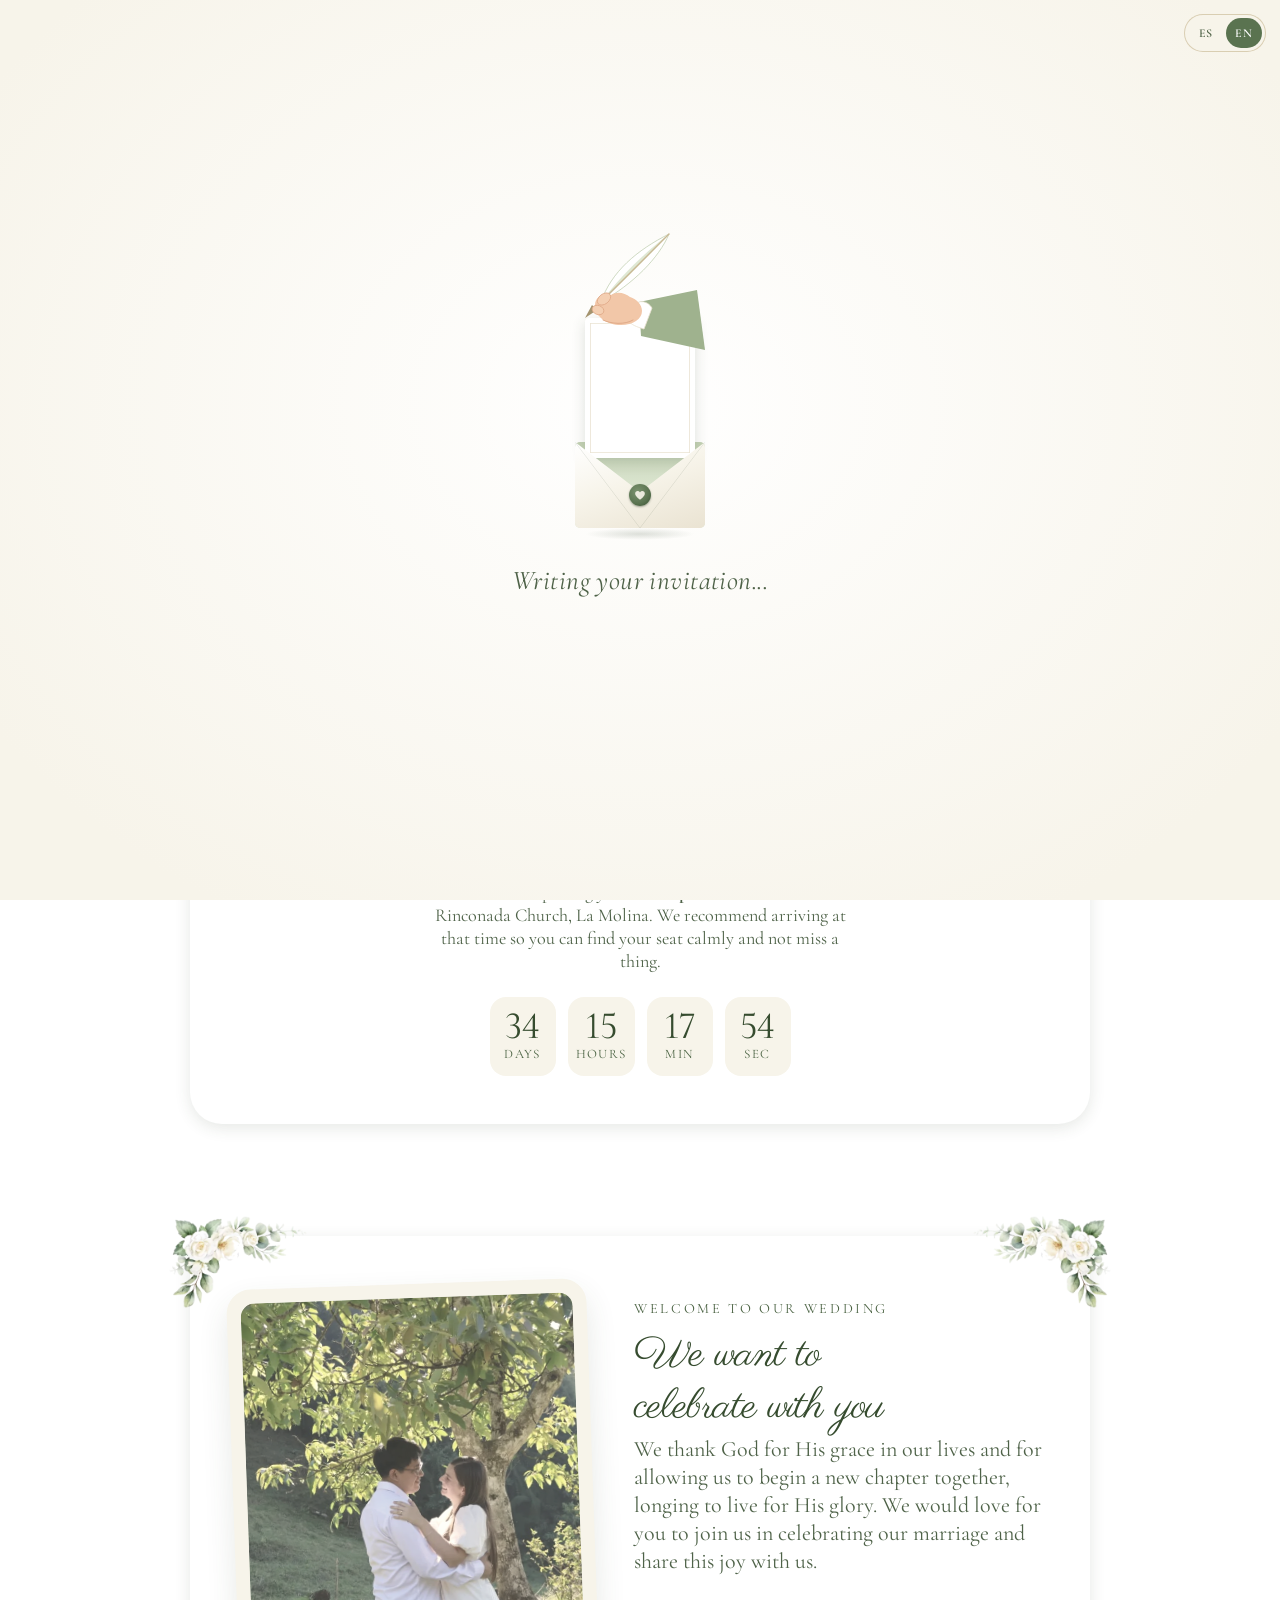
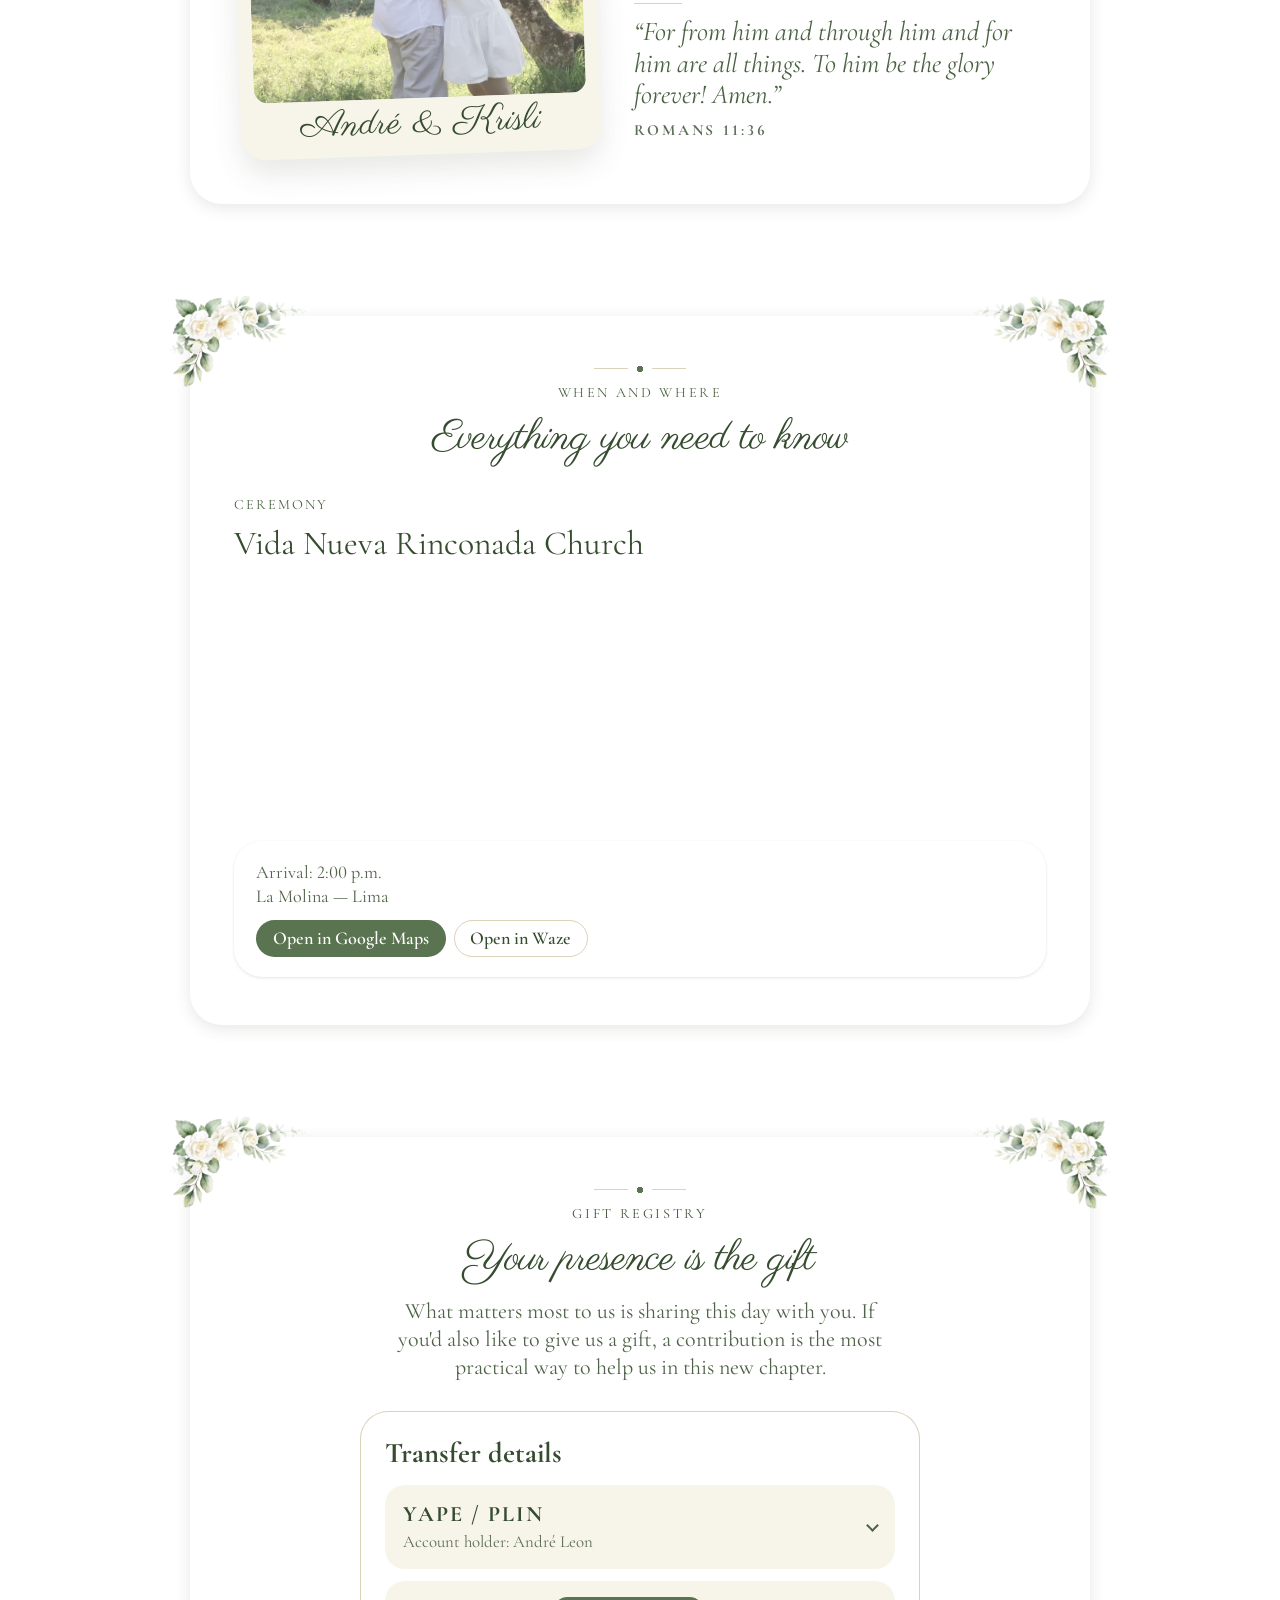
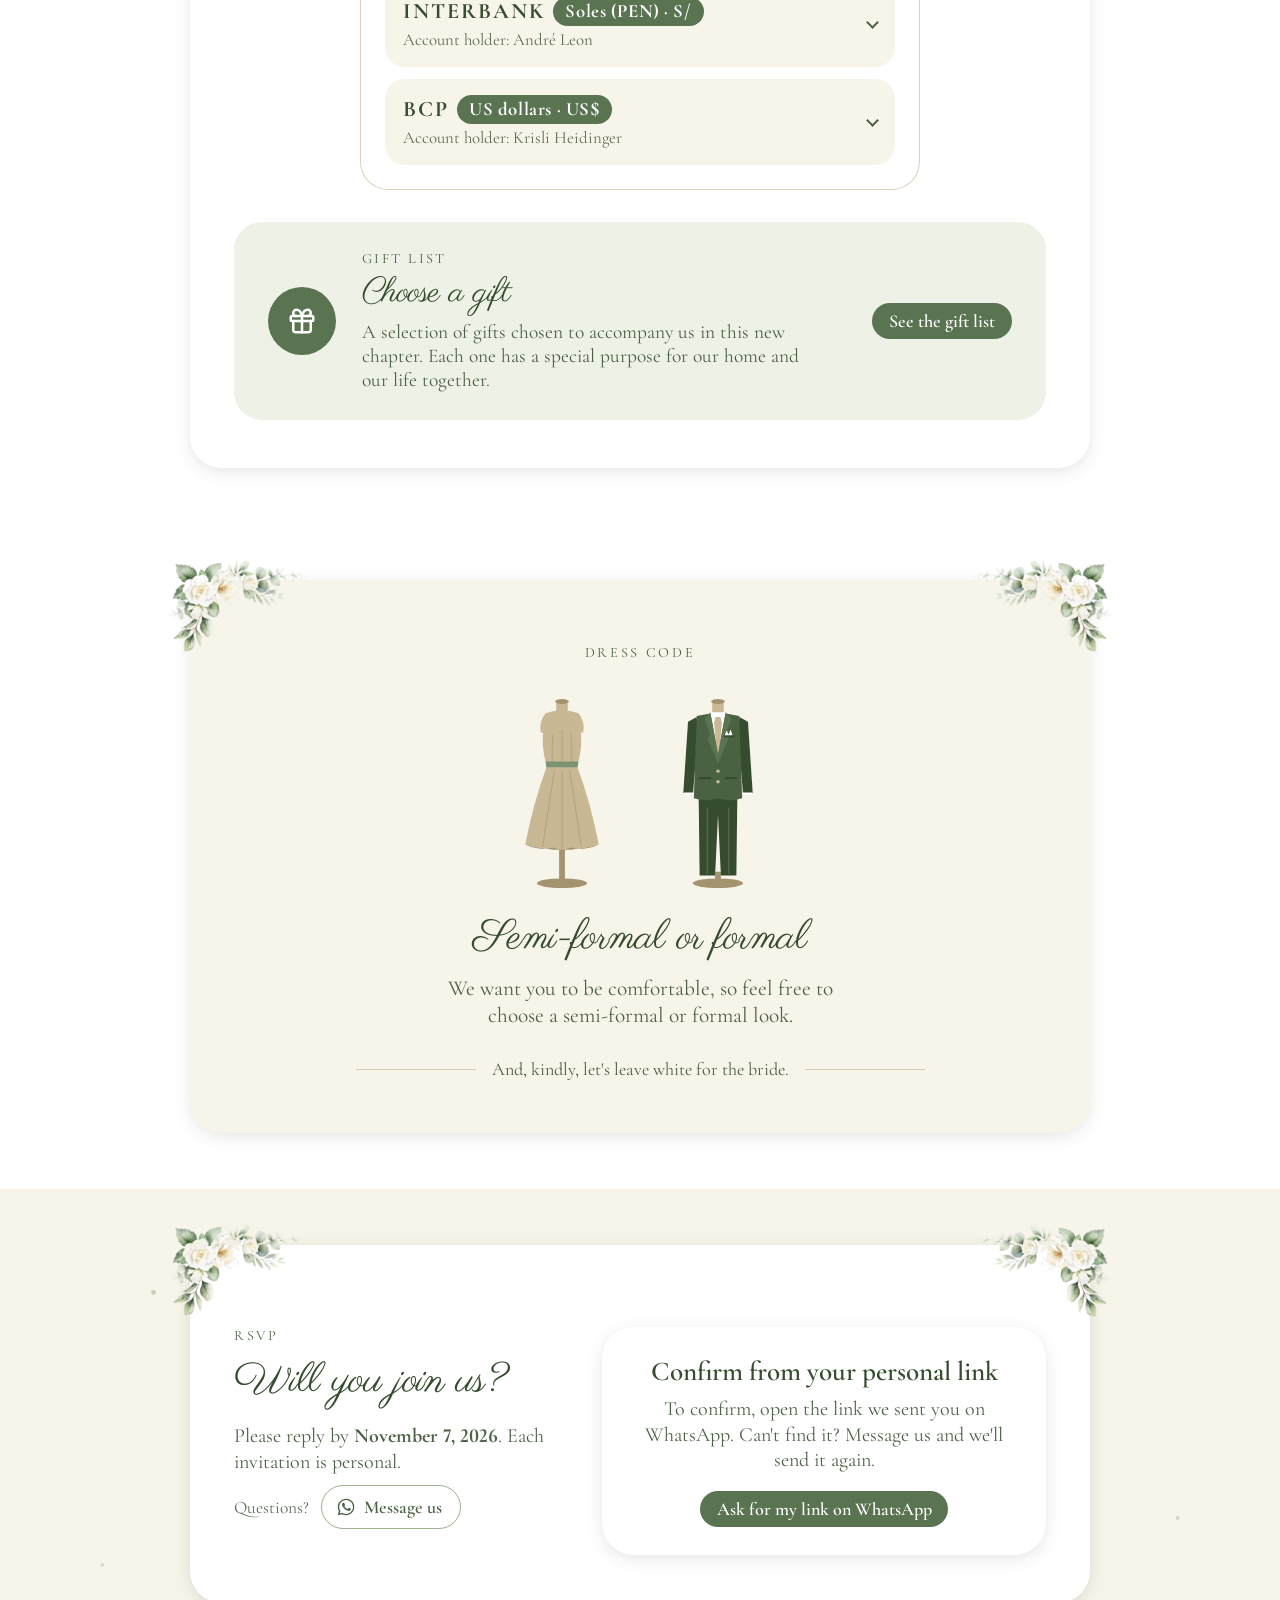
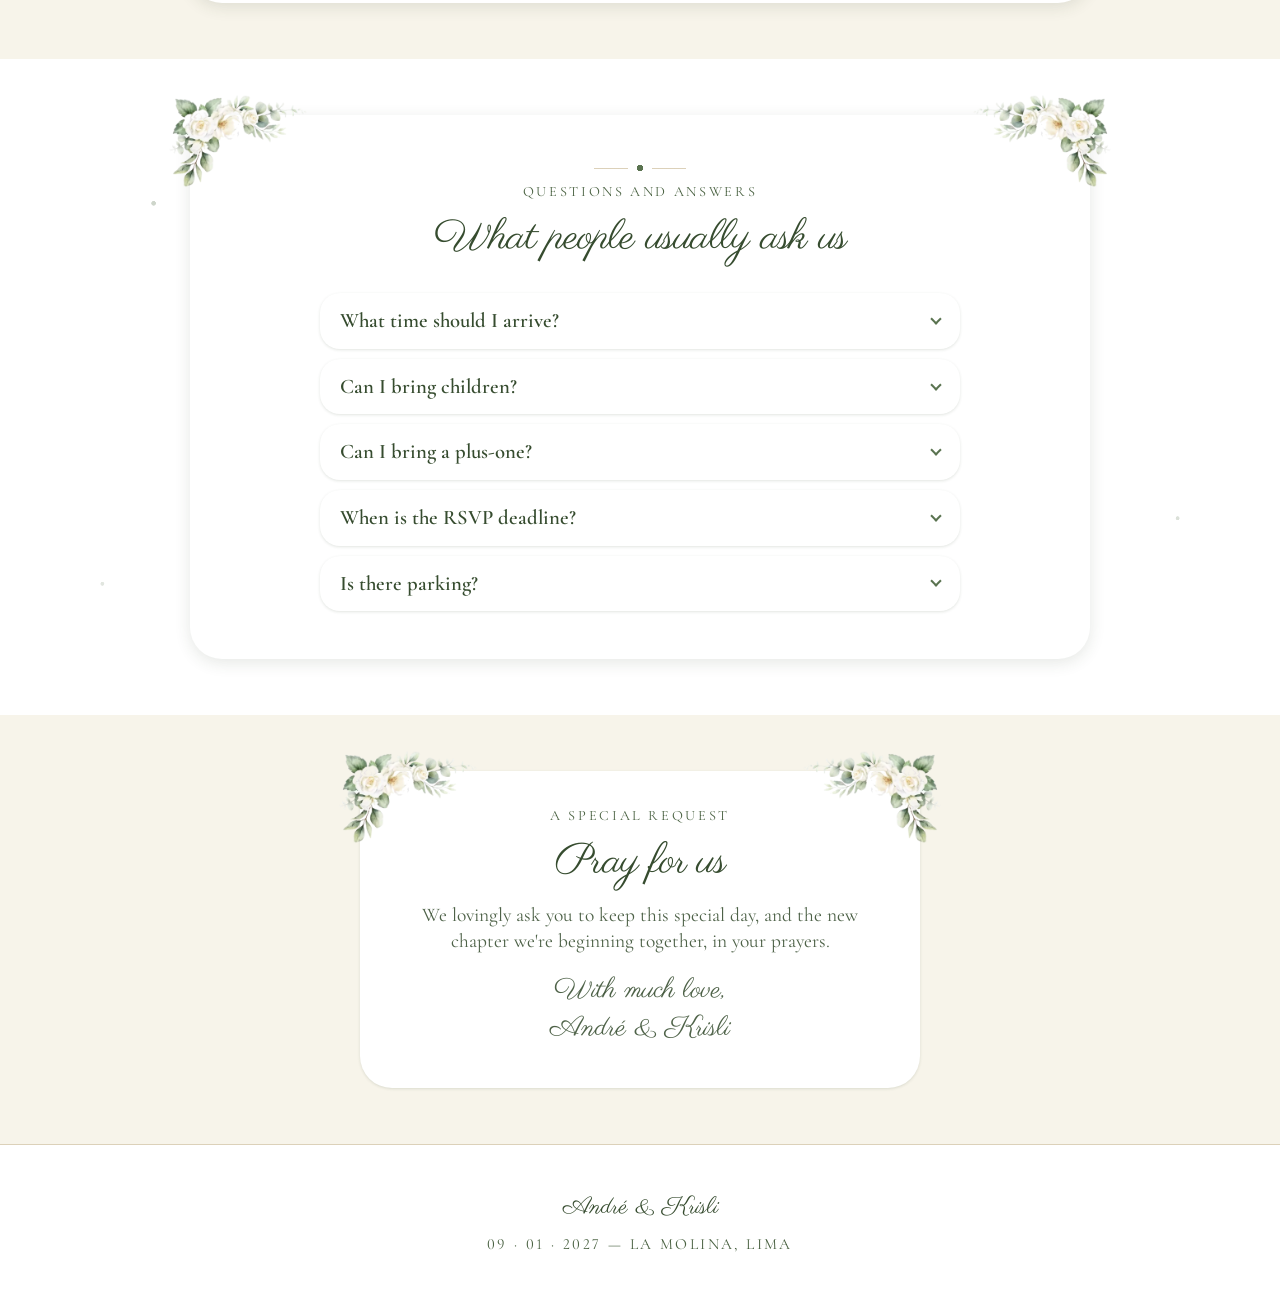
==== index.html @ 22438599 "Botón ES | EN solo visible cuando la invitación está en inglés Co-Authored-By: Claude Opus 5.5 <nore" ====
<!DOCTYPE html>
<html lang="es">
<head>
<meta charset="utf-8">
<!-- La invitación ahora vive en Vercel. Si alguien abre un link viejo de
     GitHub Pages, lo llevamos a la misma página y con el mismo ?codigo. -->
<script>
if (location.hostname === "leodre04.github.io") {
  location.replace("https://boda-andre-krisli.vercel.app" + location.pathname.replace(/^\/WEB_BODA/, "") + location.search + location.hash);
}
</script>
<meta name="viewport" content="width=device-width, initial-scale=1">
<!-- Sin esto, iOS y Android detectan los numeros de cuenta como
     telefonos: los subrayan y los vuelven enlaces de llamada, y como el
     heuristico no acierta en todos, unos salian subrayados y otros no. -->
<meta name="format-detection" content="telephone=no">
<title>André &amp; Krisli — 9 de enero de 2027</title>
<meta name="description" content="Invitación de boda de André y Krisli. Ubicación y confirmación de asistencia.">
<!-- noindex: es una invitación privada con teléfono y cuentas bancarias de
     los novios; no tiene sentido que aparezca en Google. regalos.html ya
     lo tenía. No afecta las vistas previas de WhatsApp (usan og:*). -->
<meta name="robots" content="noindex">
<link rel="icon" type="image/svg+xml" href="img/favicon.svg">
<meta name="theme-color" content="#ffffff">
<!-- Meta de compartir (WhatsApp/Facebook/Twitter) — sin esto el link se ve
     pelado al compartirlo, sin foto ni descripción. -->
<meta property="og:type" content="website">
<meta property="og:title" content="André & Krisli — 9 de enero de 2027">
<meta property="og:description" content="Invitación de boda de André y Krisli. Ubicación y confirmación de asistencia.">
<meta property="og:image" content="https://boda-andre-krisli.vercel.app/img/p3.jpg">
<meta property="og:url" content="https://boda-andre-krisli.vercel.app/">
<meta name="twitter:card" content="summary_large_image">
<meta name="twitter:title" content="André & Krisli — 9 de enero de 2027">
<meta name="twitter:description" content="Invitación de boda de André y Krisli.">
<meta name="twitter:image" content="https://boda-andre-krisli.vercel.app/img/p3.jpg">
<link rel="preconnect" href="https://fonts.googleapis.com">
<link rel="preconnect" href="https://fonts.gstatic.com" crossorigin>
<!-- Solo los pesos que se usan: 400, 500, 600 y la cursiva 400. El 300
     se pedía y no lo usa ninguna regla. -->
<link rel="stylesheet" href="https://fonts.googleapis.com/css2?family=Parisienne&family=Cormorant+Garamond:ital,wght@0,400;0,500;0,600;1,400&display=swap">
<link rel="stylesheet" href="css/tokens.css?v=202610162347">
<link rel="stylesheet" href="css/site.css?v=202610162347">
<!-- Prueba de diseño "elegante dorado" (inspirado en festejabonito.com) —
     para volver al diseño anterior, borra esta línea nada más. -->
<link rel="stylesheet" href="css/theme-elegante.css?v=202610162347">
<!-- Idioma (js/i18n.js): va primero, en el <head>, para traducir al
     inglés la página mientras se lee, antes de que se pinte. -->
<script src="js/i18n.js?v=202610162347"></script>
</head>
<body>

<!-- Pétalos cayendo — decorativo, generado por JS (initPetals en site.js).
     position:fixed sobre toda la página; no bloquea clics (pointer-events:
     none) y se desactiva solo si el visitante prefiere menos movimiento. -->
<div class="petals" aria-hidden="true"></div>

<!-- Sobre de apertura (parte del tema "elegante dorado" — ver
     css/theme-elegante.css y js/site.js). Se puede quitar entero junto
     con el resto del tema sin afectar nada más de la página. -->
<div class="envelope-gate" id="envelope-gate">
  <!-- Pantalla de carga (iniciarCarga en site.js), adaptada de "Carta
       escrita y enviada": una mano escribe la carta, entra al sobre, se
       sella y el sobre sale volando. Colores del sitio: tinta verde
       bosque, forro y sello salvia, detalles en arena. -->
  <div class="carta-loader" id="carta-loader" role="status" aria-live="polite" hidden>
    <div class="carta-scene" aria-hidden="true">
      <div class="carta-floor"></div>
      <div class="carta-env">
        <div class="carta-back"></div>
        <div class="carta-letter">
          <svg viewBox="0 0 110 140">
            <path class="carta-ink carta-l1" pathLength="1" d="M16 32 c2 -7 5 -7 5 0 c0 5 3 5 5 0 c2 -5 4 -4 4 0 c0 4 3 4 5 -1 c2 -6 5 -6 5 1 c1 4 3 3 5 -1 c2 -4 4 -3 4 1 c1 3 3 3 5 -1 c2 -5 5 -5 5 0 c0 4 3 4 5 0 c2 -4 4 -4 5 0 c1 3 3 3 5 0 c2 -4 4 -4 5 0 c1 3 4 3 6 0"/>
            <path class="carta-ink carta-l2" pathLength="1" d="M16 52 c2 -5 4 -5 5 0 c1 4 3 4 5 0 c2 -6 5 -6 5 0 c0 4 3 4 5 0 c2 -4 4 -4 4 0 c1 4 4 4 6 -1 c2 -5 4 -5 5 0 c1 4 3 4 5 0 c2 -4 4 -4 5 0 c1 3 3 3 5 -1 c2 -5 5 -5 5 1 c1 3 3 3 5 0 c2 -4 4 -4 5 0 c1 3 4 3 6 0"/>
            <path class="carta-ink carta-l3" pathLength="1" d="M16 72 c2 -4 4 -4 5 0 c1 4 3 4 5 -1 c2 -6 5 -6 5 1 c1 3 3 3 5 0 c2 -4 4 -4 4 0 c1 4 4 4 6 0 c2 -5 4 -5 5 0 c1 3 3 3 5 0 c2 -6 5 -6 5 0 c1 4 3 4 5 0 c2 -4 4 -4 5 0 c1 3 3 3 5 0 c2 -4 4 -4 5 0 c1 3 4 3 6 0"/>
            <path class="carta-ink carta-l4" pathLength="1" d="M16 92 c2 -5 4 -5 5 0 c1 4 3 4 5 0 c2 -4 4 -4 5 0 c1 3 3 3 5 -1 c2 -5 5 -5 5 1 c1 3 3 3 5 0 c2 -4 4 -4 5 0 c1 3 4 3 5 0 c2 -5 5 -5 6 0"/>
            <path class="carta-ink carta-hrt" pathLength="1" d="M55 110 C52 104 46 104 47 110 C48 116 55 121 55 124 C55 121 62 116 63 110 C64 104 58 104 55 110"/>
          </svg>
        </div>
        <div class="carta-front"></div>
        <div class="carta-flap"></div>
        <div class="carta-seal">
          <svg viewBox="0 0 14 13"><path d="M7 12.5 C2 8.5 0 6.3 0 3.8 C0 1.7 1.6 0 3.6 0 C5 0 6.3.8 7 2 C7.7.8 9 0 10.4 0 C12.4 0 14 1.7 14 3.8 C14 6.3 12 8.5 7 12.5Z" fill="#F7F4EA" opacity=".9"/></svg>
        </div>
        <div class="carta-pen">
          <svg class="carta-hand" viewBox="0 0 100 100">
            <path d="M20 70 C30 40 56 18 88 2 C78 26 52 52 20 70Z" fill="#FFFFFF" stroke="#C3D1B4" stroke-width=".8"/>
            <path d="M20 70 C42 50 64 28 88 2 C62 22 38 46 20 70Z" fill="#DFE8D4"/>
            <path d="M13 77 L88 2" stroke="#C9B894" stroke-width="1.4" stroke-linecap="round"/>
            <path d="M4 86 L11 73 L16 78Z" fill="#A3936E"/>
            <path d="M58 70 L116 58 L124 118 L60 104Z" fill="#9FB28E"/>
            <path d="M52 74 C58 67 67 69 71 76 L63 97 C56 95 50 93 47 88Z" fill="#FFFFFF" stroke="#EAE3D2" stroke-width=".8"/>
            <path d="M14 73 C14 65 22 61 30 63 C36 59 44 61 49 65 C56 67 61 73 61 79 C61 87 52 93 40 93 C26 93 14 85 14 73Z" fill="#F2C7A8"/>
            <path d="M22 88 C30 92 44 93 52 88" stroke="#E0AA88" stroke-width="1" fill="none" stroke-linecap="round"/>
            <ellipse cx="23" cy="67" rx="7.5" ry="5" transform="rotate(-38 23 67)" fill="#F4CFB2" stroke="#E0AA88" stroke-width=".8"/>
            <ellipse cx="17" cy="78" rx="6" ry="4.5" transform="rotate(20 17 78)" fill="#F4CFB2" stroke="#E0AA88" stroke-width=".8"/>
          </svg>
        </div>
      </div>
      <svg class="carta-trail carta-ta" viewBox="0 0 14 13"><path d="M7 12.5 C2 8.5 0 6.3 0 3.8 C0 1.7 1.6 0 3.6 0 C5 0 6.3.8 7 2 C7.7.8 9 0 10.4 0 C12.4 0 14 1.7 14 3.8 C14 6.3 12 8.5 7 12.5Z" fill="#9FB28E"/></svg>
      <svg class="carta-trail carta-tb" viewBox="0 0 14 13"><path d="M7 12.5 C2 8.5 0 6.3 0 3.8 C0 1.7 1.6 0 3.6 0 C5 0 6.3.8 7 2 C7.7.8 9 0 10.4 0 C12.4 0 14 1.7 14 3.8 C14 6.3 12 8.5 7 12.5Z" fill="#C9B894"/></svg>
      <svg class="carta-trail carta-tc" viewBox="0 0 14 13"><path d="M7 12.5 C2 8.5 0 6.3 0 3.8 C0 1.7 1.6 0 3.6 0 C5 0 6.3.8 7 2 C7.7.8 9 0 10.4 0 C12.4 0 14 1.7 14 3.8 C14 6.3 12 8.5 7 12.5Z" fill="#9FB28E"/></svg>
    </div>
    <p class="carta-label">
      <span class="carta-t1">Escribiendo tu invitación<b>.</b><b>.</b><b>.</b></span>
      <span class="carta-t2">Enviándotela con cariño<b>.</b><b>.</b><b>.</b></span>
    </p>
    <p class="carta-lento" id="carta-lento" hidden>Está tardando un poco más de lo normal; ya casi.</p>
  </div>
  <div class="envelope-gate-inner floral-frame">
    <div class="ornament-line"></div>
    <p class="envelope-eyebrow">Te invitamos a:</p>
    <h2 class="envelope-title">Nuestra Boda</h2>
    <p class="envelope-names">André &amp; Krisli</p>
    <p class="envelope-guest" id="envelope-guest-text" hidden></p>
    <p class="envelope-guest" id="envelope-guest-loading" hidden>Preparando tu invitación<span class="dot-pulse"><span></span><span></span><span></span></span></p>
    <p class="envelope-date">09 · 01 · 2027</p>
    <div class="ornament-line"></div>

    <!-- El sobre en sí es decorativo (aria-hidden en solapa y sello), pero
         el destinatario NO: es el dato que el invitado viene a ver. Va
         dentro del sobre y en grande, como en el mockup de claude.ai/design
         — antes el nombre y los pases iban en una frase gris pequeña
         debajo y se perdían entre el resto del texto. Lo rellena
         initEnvelopeGate en site.js cuando responde la API. -->
    <div class="envelope">
      <!-- La hoja que sale del sobre al abrirlo: es una miniatura del
           arranque de la invitación (mismo antetítulo, nombres y fecha
           que la portada), para que al expandirse se lea como si esa
           misma hoja se convirtiera en la página. Decorativa: el
           contenido real está en la portada, detrás. -->
      <div class="envelope-letter" aria-hidden="true">
        <div class="envelope-letter-inner">
          <span class="envelope-letter-rule"></span>
          <span class="envelope-letter-eyebrow">Acompáñanos en nuestra boda</span>
          <span class="envelope-letter-names">André <em>&amp;</em> Krisli</span>
          <span class="envelope-letter-date">09 · 01 · 2027</span>
        </div>
      </div>
      <span class="envelope-flap" aria-hidden="true"></span>
      <span class="envelope-seal" aria-hidden="true">A&amp;K</span>
      <div class="envelope-to" id="envelope-to" hidden>
        <span class="envelope-to-label">Para</span>
        <strong class="envelope-to-name" id="envelope-to-name" data-no-traducir></strong>
        <span class="envelope-to-pases"><b id="envelope-to-count"></b> <span id="envelope-to-count-txt">pases</span></span>
      </div>
    </div>


    <!-- Instrucción del sello raspable (js/sello-raspable.js). Oculta
         hasta que ese script arranca: sin canvas, el sobre se abre con
         el botón de siempre y esta línea no tendría sentido. -->
    <p class="seal-hint" id="seal-hint" role="status" hidden>
      <svg class="seal-hint-icon" width="20" height="20" viewBox="0 0 24 24" fill="none" stroke="currentColor" stroke-width="1.8" stroke-linecap="round" stroke-linejoin="round" aria-hidden="true"><path d="M22 14a8 8 0 0 1-8 8"/><path d="M18 11v-1a2 2 0 0 0-2-2a2 2 0 0 0-2 2"/><path d="M14 10V9a2 2 0 0 0-2-2a2 2 0 0 0-2 2v1"/><path d="M10 9.5V4a2 2 0 0 0-2-2a2 2 0 0 0-2 2v10"/><path d="M18 11a2 2 0 1 1 4 0v3a8 8 0 0 1-8 8h-2c-2.8 0-4.5-.86-5.99-2.34l-3.6-3.6a2 2 0 0 1 2.83-2.82L7 15"/></svg>
      <span class="seal-hint-txt">Raspa el sello para abrir tu invitación</span>
    </p>
    <button type="button" class="btn btn-primary envelope-cta" id="envelope-open-btn">
      Abrir mi invitación
    </button>
  </div>
</div>

<!-- Música de fondo: arranca al abrir el sobre (clic = interacción real,
     los navegadores no bloquean el sonido ahí). Botón flotante para
     pausar/reanudar. Parte del tema "elegante dorado" — se puede quitar
     este bloque + el de site.js sin afectar nada más. -->
<audio id="bg-music" loop preload="none">
  <!-- AAC a 112 kbps (1,4 MB) primero; el MP3 original (256 kbps, 3 MB)
       queda solo de respaldo para un navegador que no lea AAC. A esa
       calidad no se oye diferencia en el parlante de un celular, y es
       la mitad de datos antes de que suene. -->
  <source src="audio/musica-fondo.m4a" type="audio/mp4">
  <source src="audio/musica-fondo.mp3" type="audio/mpeg">
</audio>
<button type="button" class="music-toggle" id="music-toggle" aria-label="Pausar música" aria-pressed="false" hidden>
  <span class="music-toggle-icon">
    <svg class="icon-playing" width="16" height="16" viewBox="0 0 24 24" fill="currentColor" aria-hidden="true"><path d="M8 5h3v14H8zM13 5h3v14h-3z"/></svg>
    <svg class="icon-paused" width="16" height="16" viewBox="0 0 24 24" fill="currentColor" aria-hidden="true" hidden><path d="M8 5v14l11-7z"/></svg>
  </span>
  <span class="music-toggle-text" id="music-toggle-text">Pausar música</span>
</button>

<header class="nav site-nav">
  <span class="nav-brand">A &amp; K</span>
  <button class="btn btn-icon nav-toggle" type="button" aria-label="Abrir menú" aria-expanded="false">☰</button>
  <!-- Cinco enlaces, no uno por sección. Con ocho, y desde que los
       enlaces miden 44px para el dedo, el menú desplegado ocupaba casi
       toda la pantalla del celular. Quedan los cinco que un invitado
       busca de verdad; se van "Inicio" (el nombre de arriba ya vuelve
       al principio), "La boda" y "Oración", que siguen en la página
       pero no son destinos que alguien busque en un menú. El botón
       lleva a #rsvp, así que la confirmación no repite link. -->
  <nav class="nav-links">
    <a href="#fecha">Fecha</a>
    <a href="#lugar">Lugar</a>
    <a href="#vestimenta">Vestimenta</a>
    <a href="#regalos">Regalos</a>
    <a href="#preguntas">P&amp;R</a>
    <a class="btn btn-primary" href="#rsvp">Confirmar asistencia</a>
  </nav>
</header>

<main>

  <!-- Portada -->
  <section id="inicio" class="hero">
    <div class="hero-copy">
      <!-- Saludo al invitado: antes era una franja rosada de ancho completo
           encima de la portada (.guest-greeting), separada de todo. Acá va
           integrado como una línea discreta arriba del nombre de los novios
           — el protagonismo se queda en la boda, no en el saludo. Mockup 9a
           de claude.ai/design. -->
      <div class="hero-greeting" id="guest-greeting" hidden>
        <!-- skeleton mientras se busca al invitado: la misma línea de
             abajo con barritas en lugar del nombre y los pases, para que
             no salte nada cuando llega la respuesta -->
        <!-- Una oración en dos líneas ("Hola, {nombre}" / "Tienes 3 pases
             reservados para nuestra boda"): antes era "HOLA, {nombre}
             PASES 1" en mayúsculas y no se entendía qué era ese número. -->
        <div class="hero-greeting-row" data-guest-loading hidden aria-busy="true" aria-label="Preparando tu invitación">
          <p class="hero-greeting-hola" aria-hidden="true">Hola, <span class="skel skel-nombre"></span></p>
          <p class="hero-greeting-pases" aria-hidden="true">Tienes <span class="skel skel-num"></span> reservados para nuestra boda</p>
        </div>
        <div class="hero-greeting-row" data-guest-ready hidden>
          <p class="hero-greeting-hola">Hola, <strong data-guest-text data-no-traducir></strong></p>
          <p class="hero-greeting-pases" data-guest-pases-frase></p>
        </div>
      </div>
      <div class="hero-eyebrow">Acompáñanos en nuestra boda</div>
      <!-- Un solo h1 con los dos nombres (antes eran dos h1): para un
           lector de pantalla o un buscador la página tiene un título,
           "André & Krisli", no dos. Las líneas del & son adorno. -->
      <h1 class="hero-names">
        <span class="hero-name">André</span>
        <span class="hero-amp"><span class="line" aria-hidden="true"></span><span class="amp">&amp;</span><span class="line" aria-hidden="true"></span></span>
        <span class="hero-name">Krisli</span>
      </h1>
      <div class="hero-date">09 · 01 · 2027</div>
      <p class="hero-venue">Desde las 2:00 p.m.<br>Iglesia Vida Nueva Rinconada<br>La Molina — Lima</p>
      <p class="hero-welcome" data-guest-welcome hidden></p>
      <div class="hero-cta"><a class="btn btn-primary" href="#rsvp">Confirmar asistencia</a></div>
    </div>
    <!-- Foto impresa (idea del 16c de claude.ai/design): margen de papel
         crema, sombra suave y una leve inclinación. -->
    <figure class="foto-impresa foto-impresa-portada">
      <div class="photo">
        <picture><source srcset="img/p3.webp" type="image/webp"><img src="img/p3.jpg" alt="André y Krisli" fetchpriority="high" decoding="async"></picture>
        <span class="photo-label">André y Krisli</span>
      </div>
    </figure>
  </section>

  <!-- Reserva la fecha: franja notoria justo debajo de la portada con el
       día y la hora en grande — antes ese dato (cuándo) solo vivía,
       chico, en "Cuándo y dónde" más abajo. Basado en un mockup de
       claude.ai/design, adaptado a los tokens de color/tipografía del
       sitio en vez del fondo oscuro de página completa que traía ese
       mockup. "Agregar al calendario" vive ahora en el resumen de la
       confirmación (ver initCalendario en site.js). -->
  <section id="fecha" class="save-date">
    <div class="envelope-card floral-frame">
      <div class="section-kicker">Reserva la fecha</div>
      <div class="save-date-row">
        <div class="save-date-side">
          <span class="save-date-label">Día</span>
          <strong class="save-date-value">Sábado</strong>
        </div>
        <div class="save-date-badge">
          <span class="save-date-day">09</span>
          <span class="save-date-month">Enero 2027</span>
        </div>
        <div class="save-date-side">
          <span class="save-date-label">Llegada</span>
          <strong class="save-date-value">2:00 p.m.</strong>
        </div>
      </div>
      <p class="save-date-note">Te esperamos a las <strong>2:00 p.m.</strong> en la Iglesia Vida Nueva Rinconada, La Molina. Te recomendamos llegar a esa hora para ubicarte con calma y no perderte nada.</p>
      <div class="countdown-grid">
        <div class="countdown-box"><span class="countdown-num" data-countdown="dias">–</span><span class="countdown-lbl">días</span></div>
        <div class="countdown-box"><span class="countdown-num" data-countdown="horas">–</span><span class="countdown-lbl">horas</span></div>
        <div class="countdown-box"><span class="countdown-num" data-countdown="mins">–</span><span class="countdown-lbl">min</span></div>
        <div class="countdown-box"><span class="countdown-num" data-countdown="segs">–</span><span class="countdown-lbl">seg</span></div>
      </div>
      <!-- Solo el día de la boda (hora de Lima) reemplaza a la cuenta
           regresiva: ver initCountdown en site.js. -->
      <p class="countdown-hoy" id="countdown-hoy" hidden>
        <span class="countdown-hoy-titulo">¡Hoy es el día!</span>
        <span class="countdown-hoy-txt">Te esperamos a las <strong>2:00 p.m.</strong> en la iglesia.</span>
      </p>
    </div>
  </section>

  <!-- Bienvenida -->
  <section id="boda" class="welcome">
    <div class="envelope-card floral-frame">
      <div class="welcome-inner">
        <figure class="foto-impresa">
          <div class="photo">
            <picture><source srcset="img/p1.webp" type="image/webp"><img src="img/p1.jpg" alt="André y Krisli" loading="lazy" decoding="async"></picture>
            <span class="photo-label">André y Krisli</span>
          </div>
          <figcaption>André &amp; Krisli</figcaption>
        </figure>
        <div>
          <div class="section-kicker">Bienvenidos a nuestra boda</div>
          <h2 class="section-title">Queremos celebrar contigo</h2>
          <p class="section-lede welcome-lede">Damos gracias a Dios por su gracia en nuestras vidas y por permitirnos comenzar juntos una nueva etapa, con el anhelo de vivir para su gloria. Nos encantaría que nos acompañes a celebrar nuestro matrimonio y compartir con nosotros esta alegría.</p>
          <!-- El versículo va aparte del párrafo, como cita: itálica más
               grande, filete al costado y la referencia en versalitas. -->
          <figure class="welcome-verse">
            <blockquote>«Porque de él, y por él, y para él, son todas las cosas. A él sea la gloria por los siglos. Amén».</blockquote>
            <figcaption>Romanos 11:36</figcaption>
          </figure>
          <!-- Aquí iba una lista con la ceremonia y la recepción (día, hora,
               lugar). Se quitó: esos datos ya están en la portada, en
               «Reserva la fecha» y en «Los datos que necesitas», y era la
               cuarta vez que se repetían. -->
        </div>
      </div>
    </div>
  </section>

  <!-- Cuándo y dónde -->
  <section id="lugar" class="details">
    <div class="envelope-card floral-frame">
      <div class="details-head">
        <div class="section-kicker">Cuándo y dónde</div>
        <h2 class="section-title">Los datos que necesitas</h2>
      </div>
      <div class="details-grid">

        <div>
          <div class="details-label">Ceremonia</div>
          <div class="details-heading">Iglesia Vida Nueva Rinconada</div>
          <div class="map-embed" data-maps-embed="ceremonia">
            <span class="map-fallback">Mapa de la ceremonia</span>
          </div>
          <div class="venue-card">
            <p class="venue-text">Llegada: 2:00 p.m.<br>La Molina — Lima</p>
            <div class="venue-actions">
              <a class="btn btn-primary" data-maps-url="ceremonia" href="https://maps.app.goo.gl/JD1ZnHYcVuXzntrSA" target="_blank" rel="noopener">Abrir en Google Maps</a>
              <a class="btn btn-secondary" data-waze-url="ceremonia" href="https://waze.com/ul?ll=-12.0853388,-76.9257442&amp;navigate=yes" target="_blank" rel="noopener">Abrir en Waze</a>
            </div>
          </div>
        </div>

        <div data-reception-only>
          <div class="details-label sage">Recepción</div>
          <div class="details-heading">Av. La Molina 1935</div>
          <div class="map-embed" data-maps-embed="recepcion">
            <span class="map-fallback">Mapa de la recepción</span>
          </div>
          <div class="venue-card">
            <p class="venue-text">La recepción será después de la ceremonia.<br>La Molina — Lima</p>
            <div class="venue-actions">
              <a class="btn btn-primary" data-maps-url="recepcion" href="https://www.google.com/maps/search/?api=1&amp;query=Av.%20La%20Molina%201935%2C%20La%20Molina%2C%20Lima%2C%20Per%C3%BA" target="_blank" rel="noopener">Abrir en Google Maps</a>
              <a class="btn btn-secondary" data-waze-url="recepcion" href="https://waze.com/ul?q=Av.%20La%20Molina%201935%2C%20La%20Molina%2C%20Lima%2C%20Per%C3%BA&amp;navigate=yes" target="_blank" rel="noopener">Abrir en Waze</a>
            </div>
          </div>
        </div>

      </div>
    </div>
  </section>

  <!-- Mesa de regalos: acá solo Yape/transferencia general — la lista de
       regalos elegible (con avance y subir constancia) vive en su propia
       página (regalos.html + js/regalos.js), abierta desde la tarjeta
       "Lista de regalos" de abajo (id="gift-list-link", el link con el
       ?codigo= se arma en site.js). -->
  <section id="regalos" class="gifts">
    <div class="envelope-card floral-frame">
      <div class="details-head">
        <div class="section-kicker sage">Mesa de regalos</div>
        <h2 class="section-title">Tu presencia es el regalo</h2>
        <p class="section-lede section-lede-centro">Lo más importante para nosotros es compartir este día contigo. Si además quieres acompañarnos con un regalo, un aporte será la forma más práctica de ayudarnos en esta nueva etapa.</p>
      </div>
      <div class="gifts-grid">
      <div class="transfer-box">
      <div class="pay-card-wrap">
        <div class="pay-sheet">
          <p class="pay-sheet-head">Datos para transferir</p>
          <!-- Cada cuenta es un desplegable: cerrado muestra banco, moneda y
               titular; al abrirlo aparecen los números para copiar. -->
          <details class="pay-bank">
            <summary class="pay-bank-head">
              <span class="pay-bank-titulo"><span class="pay-bank-tag">Yape / Plin</span></span>
              <span class="pay-bank-owner">A nombre de André Leon</span>
            </summary>
            <div class="pay-bank-cuerpo">
              <div class="pay-row">
                <div class="pay-row-body">
                  <span class="pay-row-label">Celular</span>
                  <span class="pay-num pay-num-tel">992 770 777</span>
                </div>
                <button class="pay-copy" type="button" data-copy="992770777" aria-label="Copiar el número de Yape"><svg class="pay-copy-i" viewBox="0 0 24 24" fill="none" stroke="currentColor" stroke-width="2.75" stroke-linecap="round" stroke-linejoin="round" aria-hidden="true"><rect x="9" y="9" width="12" height="12" rx="3"/><path d="M5 15H4a2 2 0 0 1-2-2V4a2 2 0 0 1 2-2h9a2 2 0 0 1 2 2v1"/></svg><svg class="pay-copy-ok" viewBox="0 0 24 24" fill="none" stroke="currentColor" stroke-width="2.75" stroke-linecap="round" stroke-linejoin="round" aria-hidden="true"><path d="M20 6 9 17l-5-5"/></svg></button>
              </div>
            </div>
          </details>
          <details class="pay-bank">
            <summary class="pay-bank-head">
              <span class="pay-bank-titulo"><span class="pay-bank-tag">Interbank</span> <span class="pay-bank-moneda is-soles">Soles · S/</span></span>
              <span class="pay-bank-owner">A nombre de André Leon</span>
            </summary>
            <div class="pay-bank-cuerpo">
              <div class="pay-row">
                <div class="pay-row-body">
                  <span class="pay-row-label">Cuenta en soles</span>
                  <span class="pay-num">898 3225047 822</span>
                </div>
                <button class="pay-copy" type="button" data-copy="8983225047822" aria-label="Copiar la cuenta en soles de Interbank"><svg class="pay-copy-i" viewBox="0 0 24 24" fill="none" stroke="currentColor" stroke-width="2.75" stroke-linecap="round" stroke-linejoin="round" aria-hidden="true"><rect x="9" y="9" width="12" height="12" rx="3"/><path d="M5 15H4a2 2 0 0 1-2-2V4a2 2 0 0 1 2-2h9a2 2 0 0 1 2 2v1"/></svg><svg class="pay-copy-ok" viewBox="0 0 24 24" fill="none" stroke="currentColor" stroke-width="2.75" stroke-linecap="round" stroke-linejoin="round" aria-hidden="true"><path d="M20 6 9 17l-5-5"/></svg></button>
              </div>
              <div class="pay-row">
                <div class="pay-row-body">
                  <span class="pay-row-label">CCI</span>
                  <span class="pay-num pay-num-cci">003 898 0132250478 2240</span>
                </div>
                <button class="pay-copy" type="button" data-copy="00389801322504782240" aria-label="Copiar el CCI de Interbank"><svg class="pay-copy-i" viewBox="0 0 24 24" fill="none" stroke="currentColor" stroke-width="2.75" stroke-linecap="round" stroke-linejoin="round" aria-hidden="true"><rect x="9" y="9" width="12" height="12" rx="3"/><path d="M5 15H4a2 2 0 0 1-2-2V4a2 2 0 0 1 2-2h9a2 2 0 0 1 2 2v1"/></svg><svg class="pay-copy-ok" viewBox="0 0 24 24" fill="none" stroke="currentColor" stroke-width="2.75" stroke-linecap="round" stroke-linejoin="round" aria-hidden="true"><path d="M20 6 9 17l-5-5"/></svg></button>
              </div>
            </div>
          </details>
          <details class="pay-bank">
            <summary class="pay-bank-head">
              <span class="pay-bank-titulo"><span class="pay-bank-tag">BCP</span> <span class="pay-bank-moneda is-dolares">Dólares · US$</span></span>
              <span class="pay-bank-owner">A nombre de Krisli Heidinger</span>
            </summary>
            <div class="pay-bank-cuerpo">
              <div class="pay-row">
                <div class="pay-row-body">
                  <span class="pay-row-label">Cuenta en dólares</span>
                  <span class="pay-num">193 94831562 1 54</span>
                </div>
                <button class="pay-copy" type="button" data-copy="19394831562154" aria-label="Copiar la cuenta BCP en dólares"><svg class="pay-copy-i" viewBox="0 0 24 24" fill="none" stroke="currentColor" stroke-width="2.75" stroke-linecap="round" stroke-linejoin="round" aria-hidden="true"><rect x="9" y="9" width="12" height="12" rx="3"/><path d="M5 15H4a2 2 0 0 1-2-2V4a2 2 0 0 1 2-2h9a2 2 0 0 1 2 2v1"/></svg><svg class="pay-copy-ok" viewBox="0 0 24 24" fill="none" stroke="currentColor" stroke-width="2.75" stroke-linecap="round" stroke-linejoin="round" aria-hidden="true"><path d="M20 6 9 17l-5-5"/></svg></button>
              </div>
              <div class="pay-row">
                <div class="pay-row-body">
                  <span class="pay-row-label">CCI</span>
                  <span class="pay-num pay-num-cci">002 193 194831562154 19</span>
                </div>
                <button class="pay-copy" type="button" data-copy="00219319483156215419" aria-label="Copiar el CCI del BCP"><svg class="pay-copy-i" viewBox="0 0 24 24" fill="none" stroke="currentColor" stroke-width="2.75" stroke-linecap="round" stroke-linejoin="round" aria-hidden="true"><rect x="9" y="9" width="12" height="12" rx="3"/><path d="M5 15H4a2 2 0 0 1-2-2V4a2 2 0 0 1 2-2h9a2 2 0 0 1 2 2v1"/></svg><svg class="pay-copy-ok" viewBox="0 0 24 24" fill="none" stroke="currentColor" stroke-width="2.75" stroke-linecap="round" stroke-linejoin="round" aria-hidden="true"><path d="M20 6 9 17l-5-5"/></svg></button>
              </div>
            </div>
          </details>
        </div>
      </div>

      </div>
      </div>

      <!-- Franja «Elige un regalo» (idea del 17c de claude.ai/design): fondo
           salvia claro en vez del verde lleno, con un ícono de regalo, y a
           todo el ancho de la tarjeta, fuera de la columna de las cuentas.
           El href con ?codigo= lo arma initGiftListLink en site.js. -->
      <div class="gift-list-band">
        <span class="gift-list-band-icon" aria-hidden="true"><svg width="30" height="30" viewBox="0 0 24 24" fill="none" stroke="currentColor" stroke-width="2" stroke-linecap="round" stroke-linejoin="round"><rect x="3" y="8" width="18" height="4" rx="1"/><path d="M12 8v13"/><path d="M19 12v7a2 2 0 0 1-2 2H7a2 2 0 0 1-2-2v-7"/><path d="M7.5 8a2.5 2.5 0 0 1 0-5A4.8 8 0 0 1 12 8a4.8 8 0 0 1 4.5-5 2.5 2.5 0 0 1 0 5"/></svg></span>
        <div class="gift-list-band-text">
          <div class="gift-list-band-kicker">Lista de regalos</div>
          <h3 class="gift-list-band-title">Elige un regalo</h3>
          <p>Una selección de regalos pensados para acompañarnos en esta nueva etapa. Cada uno tiene un propósito especial para nuestro hogar y nuestra vida juntos.</p>
        </div>
        <a class="btn btn-primary gift-list-band-btn" id="gift-list-link" href="regalos.html">Ver la lista de regalos</a>
      </div>
    </div>
  </section>

  <!-- Código de vestimenta — el mensaje al centro, en grande, con una
       silueta a cada lado (vestido en terracota, saco en verde follaje).
       Las siluetas son SVG dibujados a mano acá mismo: son cuatro trazos,
       no vale la pena un archivo aparte ni una fuente de íconos, y así
       heredan el color del tema con currentColor.
       OJO: este texto está duplicado en js/config.js (dressCode) porque
       el pase en PDF lo reutiliza — si cambia acá, cambiarlo allá. -->
  <section id="vestimenta" class="dresscode-section">
    <div class="envelope-card floral-frame">
      <div class="section-kicker dresscode-kicker">Código de vestimenta</div>
      <div class="dresscode">
        <svg class="dresscode-figure dresscode-figure-dress" viewBox="0 0 120 210" aria-hidden="true" focusable="false">
          <!-- maniquí: pie, poste, cuello y hombros. El poste y el pie
               (dc-soporte) se esconden mientras baila (ver initVals). -->
          <rect class="dc-stand dc-soporte" x="57" y="166" width="6" height="35" rx="1"/>
          <ellipse class="dc-stand dc-soporte" cx="60" cy="202" rx="26" ry="5"/>
          <!-- piernas y zapatos para bailar: detrás de la falda, ocultos -->
          <g class="dc-baile dc-pie dc-pie-a" style="transform-origin: 53px 160px">
            <rect class="dc-form" x="50" y="150" width="7" height="46" rx="3.5"/>
            <ellipse class="dc-zapato" cx="52" cy="198" rx="7" ry="3.4"/>
          </g>
          <g class="dc-baile dc-pie dc-pie-b" style="transform-origin: 66px 160px">
            <rect class="dc-form" x="63" y="150" width="7" height="46" rx="3.5"/>
            <ellipse class="dc-zapato" cx="68" cy="198" rx="7" ry="3.4"/>
          </g>
          <rect class="dc-form" x="54" y="14" width="12" height="12" rx="3"/>
          <ellipse class="dc-stand" cx="60" cy="14" rx="7" ry="2.5"/>
          <!-- cabeza lisa, sin facciones: aparece para bailar -->
          <g class="dc-baile dc-cabeza dc-cabeza-d" style="transform-origin: 60px 13px">
            <circle class="dc-form" cx="60" cy="2" r="10"/>
          </g>
          <path class="dc-form" d="M43,26 Q60,20 77,26 Q84,34 82,46 L38,46 Q36,34 43,26Z"/>
          <!-- cuerpo del vestido, con tirantes y escote sencillo -->
          <path class="dc-dress" d="M41,40 Q50,33 60,42 Q70,33 79,40 Q82,60 76,80 L44,80 Q38,60 41,40Z"/>
          <path class="dc-fold-d" d="M60,44 L60,78 M51,47 Q49,63 50,78 M69,47 Q71,63 70,78"/>
          <!-- cinturón -->
          <path class="dc-belt" d="M43,76 L77,76 L76,83 L44,83Z"/>
          <!-- falda acampanada, a media pierna: es un vestido de invitada,
               no un vestido de novia -->
          <path class="dc-dress" d="M44,82 L76,82 Q90,120 98,162 Q60,173 22,162 Q30,120 44,82Z"/>
          <path class="dc-fold-d" d="M52,86 Q46,124 40,164 M60,86 L60,168 M68,86 Q74,124 80,164"/>
          <path class="dc-dress-sh" d="M22,162 Q37,169 51,165 Q60,170 69,165 Q83,169 98,162 Q60,173 22,162Z"/>
          <!-- brazos para bailar, girando desde el hombro: ocultos -->
          <g class="dc-baile dc-brazo dc-brazo-d-ext" style="transform-origin: 38.5px 31px">
            <rect class="dc-form" x="35" y="29" width="7" height="45" rx="3.5"/>
            <circle class="dc-form" cx="38.5" cy="76" r="4"/>
          </g>
          <g class="dc-baile dc-brazo dc-brazo-d-int" style="transform-origin: 81.5px 31px">
            <rect class="dc-form" x="78" y="29" width="7" height="45" rx="3.5"/>
            <circle class="dc-form" cx="81.5" cy="76" r="4"/>
          </g>
        </svg>
        <!-- Titular corto en manuscrita y el pedido en letra normal. Antes
             la frase entera iba en manuscrita a 25px, y una oración larga
             en esa letra cuesta leerla en el celular. -->
        <div class="dresscode-message">
          <h2 class="dresscode-title">Semi elegante o elegante</h2>
          <p class="dresscode-text">Queremos que estés cómodo, así que puedes elegir entre un look semi elegante o elegante.</p>
        </div>
        <svg class="dresscode-figure dresscode-figure-suit" viewBox="0 0 120 210" aria-hidden="true" focusable="false">
          <!-- maniquí: pie, poste y cuello (dc-soporte se esconde al bailar) -->
          <rect class="dc-stand dc-soporte" x="57" y="190" width="6" height="11" rx="1"/>
          <ellipse class="dc-stand dc-soporte" cx="60" cy="202" rx="26" ry="5"/>
          <rect class="dc-form" x="54" y="14" width="12" height="14" rx="3"/>
          <ellipse class="dc-stand" cx="60" cy="14" rx="7" ry="2.5"/>
          <g class="dc-baile dc-cabeza dc-cabeza-t" style="transform-origin: 60px 13px">
            <circle class="dc-form" cx="60" cy="1.5" r="10.5"/>
          </g>
          <!-- pantalón -->
          <path class="dc-suit-dk" d="M40,112 L80,112 L79,194 L63,194 L60,131 L57,194 L41,194Z"/>
          <path class="dc-crease" d="M49,124 L49,192 M71,124 L71,192"/>
          <!-- mangas y puños: son los brazos que se mueven al bailar (giran
               desde el hombro); las manos aparecen en los puños -->
          <g class="dc-brazo dc-brazo-t-int" style="transform-origin: 36px 32px">
            <path class="dc-suit-dk" d="M38,30 L29,35 L24,110 L34,111 L39,50Z"/>
            <rect class="dc-shirt" x="24" y="108" width="11" height="3" rx="1"/>
            <circle class="dc-baile dc-mano dc-form" cx="29" cy="115" r="4.5" style="transform-origin: 29px 111px"/>
          </g>
          <g class="dc-brazo dc-brazo-t-ext" style="transform-origin: 84px 32px">
            <path class="dc-suit-dk" d="M82,30 L91,35 L96,110 L86,111 L81,50Z"/>
            <rect class="dc-shirt" x="85" y="108" width="11" height="3" rx="1"/>
            <circle class="dc-baile dc-mano dc-form" cx="91" cy="115" r="4.5" style="transform-origin: 91px 111px"/>
          </g>
          <!-- saco -->
          <path class="dc-suit" d="M38,29 Q60,23 82,29 L85,114 Q72,118 60,114 Q48,118 35,114Z"/>
          <!-- camisa y corbata -->
          <path class="dc-shirt" d="M52,25 L68,25 L60,68Z"/>
          <path class="dc-tie" d="M57.4,30 L62.6,30 L64,36 L61.4,66 L60,68 L58.6,66 L56,36Z"/>
          <!-- solapas -->
          <path class="dc-suit-lt" d="M52,25 L46,32 L52,48 L49,52 L60,78 L60,68Z"/>
          <path class="dc-suit-lt" d="M68,25 L74,32 L68,48 L71,52 L60,78 L60,68Z"/>
          <!-- botones y bolsillos -->
          <circle class="dc-btn" cx="60" cy="86" r="1.8"/>
          <circle class="dc-btn" cx="60" cy="97" r="1.8"/>
          <rect class="dc-suit-dk" x="40" y="92" width="13" height="2.4" rx="1"/>
          <rect class="dc-suit-dk" x="67" y="92" width="13" height="2.4" rx="1"/>
          <!-- pañuelo del bolsillo -->
          <rect class="dc-suit-dk" x="66" y="49" width="11" height="2.2" rx="1"/>
          <path class="dc-shirt" d="M67,49 L69,44 L71,48 L73,43 L75,49Z"/>
          <!-- zapatos para bailar, bajo el pantalón: ocultos -->
          <g class="dc-baile dc-pie dc-pie-a" style="transform-origin: 48px 194px">
            <ellipse class="dc-suit-dk" cx="47" cy="197" rx="9" ry="3.6"/>
          </g>
          <g class="dc-baile dc-pie dc-pie-b" style="transform-origin: 72px 194px">
            <ellipse class="dc-suit-dk" cx="73" cy="197" rx="9" ry="3.6"/>
          </g>
        </svg>
      </div>
      <p class="dresscode-note">Y, con cariño, reservemos el blanco para la novia.</p>
    </div>
  </section>

  <!-- RSVP -->
  <section id="rsvp" class="rsvp">
    <div class="envelope-card floral-frame">
      <div class="rsvp-grid">
      <div>
        <div class="section-kicker">Confirmación</div>
        <h2 class="section-title section-title-tight" id="rsvp-title">¿Nos acompañas?</h2>
        <p id="rsvp-lede">Responde antes del <strong>7 de noviembre de 2026</strong>. Cada invitación es personal.</p>
        <div class="rsvp-contact">
          <span class="rsvp-contact-label">¿Dudas?</span>
          <a class="whatsapp-fab" data-whatsapp hidden href="#" target="_blank" rel="noopener" aria-label="Escríbenos por WhatsApp">
            <span class="whatsapp-fab-icon"><svg width="20" height="20" viewBox="0 0 24 24" fill="currentColor" aria-hidden="true"><path d="M12.04 2C6.58 2 2.13 6.45 2.13 11.91c0 1.75.46 3.45 1.32 4.95L2.05 22l5.25-1.38a9.9 9.9 0 0 0 4.74 1.21h.005c5.46 0 9.9-4.45 9.9-9.91 0-2.65-1.03-5.14-2.9-7.01A9.87 9.87 0 0 0 12.04 2Zm0 1.67c2.24 0 4.35.87 5.94 2.46a8.23 8.23 0 0 1 2.42 5.85c0 4.56-3.71 8.27-8.28 8.27a8.3 8.3 0 0 1-4.22-1.15l-.3-.18-3.12.82.83-3.04-.2-.31a8.22 8.22 0 0 1-1.27-4.4c0-4.56 3.72-8.27 8.2-8.27ZM8.9 6.98c-.17 0-.45.06-.68.32-.23.26-.9.88-.9 2.14 0 1.26.92 2.48 1.05 2.65.13.17 1.8 2.9 4.45 3.94 2.2.87 2.65.7 3.13.65.48-.04 1.55-.63 1.77-1.24.22-.61.22-1.13.15-1.24-.06-.11-.24-.17-.5-.3-.26-.13-1.55-.77-1.79-.85-.24-.09-.41-.13-.59.13-.17.26-.67.85-.82 1.02-.15.17-.3.19-.56.06-.26-.13-1.1-.4-2.1-1.29-.78-.69-1.3-1.55-1.46-1.81-.15-.26-.02-.4.11-.53.12-.12.26-.3.39-.45.13-.15.17-.26.26-.43.09-.17.04-.32-.02-.45-.06-.13-.59-1.44-.82-1.97-.21-.5-.43-.44-.59-.45-.15-.01-.32-.01-.5-.01Z"/></svg></span>
            <span class="whatsapp-fab-text">Escríbenos</span>
          </a>
          <span class="rsvp-note" data-whatsapp-pending>¿Dudas? Muy pronto agregamos un contacto de WhatsApp.</span>
        </div>
      </div>

      <form class="rsvp-form" id="rsvp-form" novalidate>
        <input type="hidden" name="codigo" id="rsvp-codigo" value="">
        <p class="rsvp-guest-banner" id="rsvp-guest-banner" hidden></p>

        <!-- Con link personal estos dos campos no se muestran: nombre y
             pases ya vienen de la invitación y no se pueden cambiar, así
             que se resumen en la línea de arriba ("Para: … · N pases").
             Siguen en el formulario porque son los que se envían. Solo se
             ven si la API no respondió y no sabemos el nombre. -->
        <div class="row" id="rsvp-fields">
          <div class="field"><label for="rsvp-nombre">Nombre y apellido</label><input class="input" id="rsvp-nombre" name="nombre" required></div>
          <div class="field"><label for="rsvp-asistentes">Número de asistentes</label><input class="input" id="rsvp-asistentes" name="num_asistentes" value="1" readonly></div>
        </div>

        <div class="field">
          <label>¿Podrás asistir?</label>
          <div class="attending-toggle">
            <label class="radio"><input type="radio" name="asistencia" value="si" required><span class="dot"></span>Sí, ahí estaré</label>
            <label class="radio"><input type="radio" name="asistencia" value="no"><span class="dot"></span>No podré ir</label>
          </div>
        </div>

        <!-- ¿Cuántos van? (initRsvpForm): solo si la invitación tiene más
             de un pase y marcó "Sí". Antes el número era fijo: una familia
             con 3 pases donde iban 2 no tenía cómo decirlo. -->
        <div class="field rsvp-cuantos" id="rsvp-cuantos" hidden>
          <label id="rsvp-cuantos-label">¿Cuántos van?</label>
          <div class="rsvp-cuantos-opts" role="radiogroup" aria-labelledby="rsvp-cuantos-label"></div>
          <p class="rsvp-cuantos-nota" id="rsvp-cuantos-nota"></p>
        </div>

        <p class="rsvp-error" role="alert" hidden></p>
        <div class="rsvp-actions">
          <button class="btn btn-primary" type="submit" id="rsvp-submit">Confirmar</button>
          <span class="rsvp-note">Puedes editar tu respuesta hasta el 7 de noviembre.</span>
        </div>
        <p class="rsvp-success" role="status">Recibimos tu respuesta. Gracias por confirmar.</p>
      </form>

      <!-- Sin link personal no se puede confirmar (initRsvpForm): cada
           invitación tiene nombre y pases propios, y un formulario abierto
           dejaba que cualquiera anotara un nombre cualquiera. -->
      <div class="rsvp-sin-link" id="rsvp-sin-link" hidden>
        <p class="rsvp-sin-link-title">Confirma desde tu link personal</p>
        <p class="rsvp-sin-link-text" id="rsvp-sin-link-text">Para confirmar, abre el link que te enviamos por WhatsApp. ¿No lo encuentras? Escríbenos y te lo reenviamos.</p>
        <a class="btn btn-primary" data-whatsapp hidden href="#" target="_blank" rel="noopener">Pedir mi link por WhatsApp</a>
      </div>

      <!-- Reemplaza al formulario una vez que ya respondió (initRsvpForm,
           en js/site.js) — mismo criterio que el modal de agradecimiento:
           basado en un mockup de claude.ai/design, adaptado a los datos
           reales que guardamos (sin menú/acompañante/canción, que ese
           mockup sí traía). -->
      <div class="rsvp-saved" id="rsvp-saved" hidden>
        <div class="rsvp-saved-head">
          <div class="rsvp-saved-icon" id="rsvp-saved-icon" aria-hidden="true"></div>
          <div class="rsvp-saved-headtext">
            <div class="rsvp-saved-title" id="rsvp-saved-title"></div>
            <div class="rsvp-note" id="rsvp-saved-date"></div>
          </div>
        </div>
        <div class="rsvp-saved-grid" id="rsvp-saved-grid">
          <div><span>A nombre de</span><strong id="rsvp-saved-nombre" data-no-traducir></strong></div>
          <div id="rsvp-saved-asistentes-wrap"><span>Asistentes</span><strong id="rsvp-saved-asistentes"></strong></div>
        </div>
        <div class="rsvp-actions rsvp-actions-saved">
          <button type="button" class="btn btn-secondary" id="rsvp-saved-pase" hidden>Descargar mi pase</button>
          <!-- Agregar al calendario (initCalendario en site.js): solo si va.
               Google y Outlook web abren el evento listo para guardar; el
               .ics además trae avisos una semana y un día antes, que es lo
               único que una web puede fijar. <details> da el abrir/cerrar
               y el teclado sin JavaScript. -->
          <details class="cal-menu" id="rsvp-saved-cal" hidden>
            <summary class="btn btn-secondary">Agregar a mi calendario</summary>
            <div class="cal-menu-opciones">
              <a class="cal-menu-op" data-cal="google" href="#" target="_blank" rel="noopener">Google Calendar</a>
              <a class="cal-menu-op" data-cal="outlook" href="#" target="_blank" rel="noopener">Outlook</a>
              <button type="button" class="cal-menu-op" data-cal="ics">Apple Calendar u otro</button>
              <p class="cal-menu-nota">Con Apple Calendar u otro te avisamos una semana y un día antes. En Google y Outlook se usa el aviso que tengas configurado.</p>
            </div>
          </details>
          <button type="button" class="btn btn-ghost" id="rsvp-saved-edit">Editar mi respuesta</button>
        </div>
        <p class="rsvp-note" id="rsvp-saved-note"></p>
        <!-- Solo si confirmó que va: una línea, sin insistir. -->
        <p class="rsvp-saved-regalos" id="rsvp-saved-regalos" hidden>¿Quieres acompañarnos con un regalo? <a href="#regalos">Ver la mesa de regalos</a></p>
      </div>
    </div>
    </div>
  </section>

  <!-- Preguntas y respuestas -->
  <section id="preguntas" class="faq">
    <div class="envelope-card floral-frame">
      <div class="faq-head">
        <div class="section-kicker">Preguntas y respuestas</div>
        <h2 class="section-title">Lo que suelen preguntarnos</h2>
      </div>
      <!-- Acordeón (<details>/<summary>), no tarjetas abiertas: con las
           respuestas desplegadas esta sección ocupaba varias pantallas de
           celular. Plegadas se ven todas las preguntas de un vistazo.
           <details> ya trae el abrir/cerrar y el soporte de teclado y
           lectores de pantalla, así que no necesita JS.

           -->
      <div class="faq-grid">
        <details class="faq-item">
          <summary class="q">¿A qué hora debo llegar?</summary>
          <!-- Cuadra con "Te esperamos a las 2:00" (Reserva la fecha) y con
               la llegada del pase. La hora de inicio real no se dice en
               ningún lado, a propósito (ver weddingDateISO en config.js). -->
          <p class="a">Te recomendamos llegar a la iglesia a las 2:00 p.m. para ubicarte con calma y no perderte nada.</p>
        </details>
        <details class="faq-item">
          <summary class="q">¿Puedo llevar niños?</summary>
          <p class="a">La celebración es solo para adultos, con excepción de los niños que forman parte de la ceremonia.</p>
        </details>
        <details class="faq-item">
          <summary class="q">¿Puedo llevar acompañante?</summary>
          <p class="a">Solo si tu invitación lo indica. Al confirmar verás cuántos lugares tienes reservados.</p>
        </details>
        <details class="faq-item">
          <summary class="q">¿Hasta cuándo puedo confirmar?</summary>
          <p class="a">Puedes confirmar hasta el 7 de noviembre de 2026, pero si lo haces antes nos ayudas mucho a organizarnos. Después de esa fecha ya no podremos agregar cubiertos.</p>
        </details>
        <details class="faq-item">
          <summary class="q">¿Hay estacionamiento?</summary>
          <p class="a">Sí, pero los espacios son limitados. Toma tus precauciones: llega con tiempo o coordina con otros invitados para ir en un solo auto.</p>
        </details>
      </div>
    </div>
  </section>

  <!-- Pedido especial -->
  <section id="oracion" class="prayer">
    <div class="prayer-card floral-frame">
      <div class="section-kicker">Un pedido especial</div>
      <h2 class="section-title section-title-tight">Oren por nosotros</h2>
      <p>Te pedimos, con mucho cariño, que puedas ir orando por este día tan especial y por la nueva etapa que comenzamos juntos.</p>
      <p class="prayer-signature">Con mucho amor,<br>André &amp; Krisli</p>
    </div>
  </section>

</main>

<!-- Modal de agradecimiento al confirmar el RSVP — site.js elige el texto
     según si la respuesta fue "sí" o "no" (initThanksModal). Reutiliza
     .dialog-backdrop/.dialog, ya definidos en tokens.css pero sin usar en
     ninguna otra parte del sitio. -->
<!-- Ventana tras confirmar (diseño 15a de claude.ai/design, "tarjeta con
     flores"): angosta, con el ramo en la esquina. Sí: fecha, hora y pases
     confirmados. No: "Te extrañaremos" y "Cambiar mi respuesta". Los textos variables los pone initThanksModal. -->
<div class="dialog-backdrop rsvp-thanks" id="rsvp-thanks" hidden>
  <div class="dialog rsvp-thanks-dialog" role="dialog" aria-modal="true" aria-label="Respuesta recibida">
    <div class="rsvp-thanks-content">
      <div class="section-kicker" data-thanks-attending>Asistencia confirmada</div>
      <div class="section-kicker" data-thanks-declined hidden>Respuesta recibida</div>

      <div class="rsvp-thanks-title" data-thanks-attending>¡Nos vemos ahí!</div>
      <div class="rsvp-thanks-title" data-thanks-declined hidden>Te extrañaremos</div>

      <p class="rsvp-thanks-msg" id="rsvp-thanks-msg-yes" data-thanks-attending>Gracias. Tu lugar ya está guardado.</p>
      <p class="rsvp-thanks-msg" id="rsvp-thanks-msg-no" data-thanks-declined hidden>Gracias por avisarnos. Te tendremos presente ese día.</p>

      <div class="rsvp-thanks-cuando" data-thanks-attending>
        <strong id="rsvp-thanks-when"></strong>
        <span id="rsvp-thanks-count"></span>
      </div>

      <div class="rsvp-thanks-actions">
        <!-- Sin "Descargar mi pase" acá (a pedido de los novios): el pase
             sigue en el resumen de la respuesta, en la página. -->
        <button type="button" class="btn btn-primary" id="rsvp-thanks-ok">Cerrar</button>
        <button type="button" class="rsvp-thanks-link" id="rsvp-thanks-cambiar" data-thanks-declined hidden>Cambiar mi respuesta</button>
      </div>
    </div>
  </div>
</div>

<!-- Barra fija "Confirmar" (initRsvpBar en site.js), solo en celular y
     solo mientras falta responder: en el teléfono el menú no muestra el
     botón "Confirmar asistencia" y el formulario queda a 7 pantallas del
     inicio. Se esconde sola cuando se ve el formulario o el botón de la
     portada, y para siempre en cuanto el invitado responde. -->
<div class="rsvp-bar" id="rsvp-bar" hidden>
  <div class="rsvp-bar-text">
    <strong>¿Nos acompañas?</strong>
    <span id="rsvp-bar-deadline">Hasta el 7 de noviembre</span>
  </div>
  <a class="btn btn-primary" href="#rsvp">Confirmar</a>
</div>

<footer class="site-footer">
  <div class="names">André &amp; Krisli</div>
  <div class="when">09 · 01 · 2027 — LA MOLINA, LIMA</div>
</footer>

<script src="js/config.js?v=202610162347"></script>
<script src="js/pase.js?v=202610162347"></script>
<script src="js/efectos.js?v=202610162347"></script>
<script src="js/site.js?v=202610162347"></script>
<script src="js/sello-raspable.js?v=202610162347"></script>
</body>
</html>
---- css/tokens.css ----
/* Organic — design-system tokens and component classes. This file is the source of truth for the system's look; retune it here and see readme.md. */
/* Las fuentes (Parisienne y Cormorant Garamond) se cargan con <link> en
   el <head> de cada página, no con @import acá: un @import dentro de un
   CSS obliga al navegador a bajar primero este archivo, recién ahí
   descubrir el de Google Fonts, y recién ahí las fuentes — tres viajes
   en fila antes de poder dibujar el texto, que en datos móviles se nota. */

:root {
  --color-bg: #f5ead8;
  --color-surface: #ebddc5;
  --color-text: #201e1d;

  /* — dos tonos para el texto secundario —
     Antes había once opacidades distintas repartidas por el CSS (40, 45,
     50, 55, 60, 62, 66, 70, 75, 78, 82%) y las bajas no se leían: medido
     sobre blanco, el 55% daba 2.85:1 y el 70% daba 4.10:1, cuando el
     mínimo legible es 4.5:1. Sobre los fondos crema y arena bajaba aún
     más. Ahora son dos, las dos por encima del mínimo:
       soft  88%  ->  6.7:1 blanco / 6.2:1 crema / 5.9:1 arena
       muted 80%  ->  5.3:1 blanco / 5.0:1 crema / 4.8:1 arena
     Se conserva la jerarquía (párrafo más presente que etiqueta) pero sin
     que ninguno caiga por debajo de lo legible. Al estar en un token, si
     hay que subirlos otra vez se toca acá y no en 37 sitios. */
  --color-text-soft: color-mix(in srgb, var(--color-text) 88%, transparent);
  --color-text-muted: color-mix(in srgb, var(--color-text) 80%, transparent);
  --color-accent: #c67139;
  --color-accent-2: #7a8a5e;
  --color-divider: color-mix(in srgb, #201e1d 16%, transparent);

  /* Tonal ramps — generated in OKLCH on one shared lightness scale, so the
     same step of any role matches the others in visual value. */
  --color-neutral-100: #f9f4ed;
  --color-neutral-200: #eee7db;
  --color-neutral-300: #dcd3c4;
  --color-neutral-400: #c0b6a5;
  --color-neutral-500: #a19786;
  --color-neutral-600: #82796a;
  --color-neutral-700: #645c50;
  --color-neutral-800: #474238;
  --color-neutral-900: #2e2b25;

  --color-accent-100: #fff2eb;
  --color-accent-200: #ffe1d0;
  --color-accent-300: #ffc6a5;
  --color-accent-400: #f6a06b;
  --color-accent-500: #d67f48;
  --color-accent-600: #b2622d;
  --color-accent-700: #8c491a;
  --color-accent-800: #643312;
  --color-accent-900: #402310;

  --color-accent-2-100: #f0fae1;
  --color-accent-2-200: #e1eecc;
  --color-accent-2-300: #ccdbb2;
  --color-accent-2-400: #aebf92;
  --color-accent-2-500: #8fa073;
  --color-accent-2-600: #728157;
  --color-accent-2-700: #56633f;
  --color-accent-2-800: #3d472b;
  --color-accent-2-900: #272e1b;

  /* Bloque 11 de claude.ai/design. Parisienne (manuscrita) va SOLO en
     nombres y títulos de sección — se aplica con --font-script al final
     de theme-elegante.css. Todo lo demás, incluidas las cifras, usa
     Cormorant Garamond: es lo que pidió André, que los números se lean
     claros sin perder elegancia. */
  --font-script: "Parisienne", "Snell Roundhand", cursive;
  --font-heading: "Cormorant Garamond", Georgia, serif;
  --font-heading-weight: 600;
  --font-body: "Cormorant Garamond", Georgia, serif;

  --space-1: 4.4px;
  --space-2: 8.8px;
  --space-3: 13.2px;
  --space-4: 17.6px;
  --space-6: 26.4px;
  --space-8: 35.2px;

  --radius-sm: 8px;
  --radius-md: 16px;
  --radius-lg: 28px;

  /* Elevation — derived from the ground: soft ink-tinted shadows on a
     light theme, a hairline edge + ambient darkness on a dark one. */
  --shadow-sm: 0 1px 2px color-mix(in srgb, #2e2b25 14%, transparent);
  --shadow-md: 0 3px 10px color-mix(in srgb, #2e2b25 16%, transparent);
  --shadow-lg: 0 12px 32px color-mix(in srgb, #2e2b25 22%, transparent);
}

body {
  background: var(--color-bg);
  color: var(--color-text);
  font-family: var(--font-body);
  /* Cifras de caja alta en TODA la página. Cormorant trae por defecto
     cifras de estilo antiguo, y en ellas el 1 es igual a una I y el 0 a
     una o: "09 · 01 · 2027" se leía "o9 · oI · 2o27". Se había ido
     arreglando caso por caso (pase, cuentas, reloj) y siempre quedaba
     alguno; así se arregla de raíz. Donde además hace falta ancho fijo
     (cuenta regresiva, números de cuenta) esas reglas siguen pidiendo
     tabular-nums por su cuenta. */
  font-variant-numeric: lining-nums;
}
/* Los campos de formulario no heredan la variante del texto: el
   navegador les pone su propia fuente de control. Sin esto, el "1" del
   campo de asistentes seguía saliendo como una I. */
input, textarea, select, button { font-variant-numeric: inherit; }
h1, h2, h3, h4 { font-family: var(--font-heading); font-weight: var(--font-heading-weight); }

.washed{filter:saturate(0.6) contrast(0.85) brightness(1.1) opacity(0.94)}

/* ══════════════════════════════════════════════════════════════════════════
   Components — built with the tokens above. Plain CSS
   on plain HTML: no JavaScript, no build step. Each class is documented in
   readme.md and demonstrated in foundations/ and components/.
   ══════════════════════════════════════════════════════════════════════ */

*, *::before, *::after { box-sizing: border-box; }
/* Cormorant Garamond tiene la equis más baja que la sans anterior: al
   mismo tamaño se lee más chica, así que el cuerpo sube un punto. */
body { margin: 0; font-size: 16px; line-height: 1.6; font-weight: 400; }
h1, h2, h3, h4, h5, h6 {
  font-family: var(--font-heading); font-weight: var(--font-heading-weight);
  line-height: 1.12; letter-spacing: -0.015em; margin: 0 0 var(--space-2);
  text-wrap: balance;
}
h1 { font-size: 42px; }
h2 { font-size: 32px; }
h3 { font-size: 25px; }
h4 { font-size: 20px; }
h5 { font-size: 16px; }
h6 { font-size: 13px; }
h6 { letter-spacing: 0.08em; text-transform: uppercase; }
p { margin: 0 0 var(--space-3); }
a { color: var(--color-accent); text-underline-offset: 3px; }
img { display: block; max-width: 100%; }
figure { margin: 0; }
figcaption {
  font-size: 11px; margin-top: var(--space-1);
  color: var(--color-text-muted);
}
.text-muted { color: var(--color-text-muted); }
:focus { outline: none; }
:focus-visible { outline: 2px solid var(--color-accent); outline-offset: 2px; }
::selection { background: color-mix(in srgb, var(--color-accent) 30%, transparent); }

/* — rules — */
.hr {
  height: 1px; border: 0; margin: var(--space-4) 0;
  background: var(--color-divider);
}

/* — buttons — */
.btn {
  display: inline-flex; align-items: center; justify-content: center; gap: 6px;
  cursor: pointer; text-decoration: none;
  font-family: var(--font-heading); font-weight: var(--font-heading-weight);
  font-size: 14px; line-height: 1.2; color: var(--color-text);
  background: transparent; border: 1px solid transparent;
  padding: var(--space-2) calc(var(--space-3) * 1.2);
  border-radius: var(--radius-md);
  transition: background-color .15s ease, transform .1s ease;
}
.btn svg { display: block; }
.btn:disabled { opacity: 0.45; cursor: not-allowed; }
/* feedback táctil: un ligero "hundido" al presionar, como un botón real */
.btn:active:not(:disabled):not([aria-disabled="true"]) { transform: scale(.97); }
.btn-primary { background: var(--color-accent); color: var(--color-bg); }
.btn-primary:hover { background: var(--color-accent-600); }
.btn-primary:active { background: var(--color-accent-700); }
.btn-secondary { border-color: var(--color-divider); }
.btn-secondary:hover { background: color-mix(in srgb, var(--color-text) 7%, transparent); }
.btn-secondary:active { background: color-mix(in srgb, var(--color-text) 14%, transparent); }
.btn-ghost { color: var(--color-accent); padding-inline: var(--space-1); }
.btn-ghost:hover { background: color-mix(in srgb, var(--color-accent) 10%, transparent); }
.btn-ghost:active { background: color-mix(in srgb, var(--color-accent) 18%, transparent); }
.btn-icon { width: 36px; height: 36px; padding: 0; }
.btn-block { width: 100%; margin-top: var(--space-2); }

/* — forms — */
.field > label {
  display: block; font-size: 12px; margin-bottom: 5px;
  color: var(--color-text-soft);
}
.input {
  width: 100%; min-height: 36px; padding: 6px 10px; font: inherit;
  font-size: 14px; color: var(--color-text); caret-color: var(--color-accent);
  background: var(--color-surface);
  border: 1px solid var(--color-divider); border-radius: var(--radius-md);
}
.input:hover { border-color: var(--color-text-muted); }
.input:focus-visible { border-color: var(--color-accent); outline-offset: 0; }
textarea.input { min-height: 90px; resize: vertical; }
.radio { display: inline-flex; align-items: center; gap: 8px; cursor: pointer; font-size: 14px; }
.radio input, .seg-opt input {
  position: absolute; opacity: 0; width: 0; height: 0; pointer-events: none;
}
.radio .dot {
  width: 16px; height: 16px; flex: none; border-radius: 50%;
  border: 1.5px solid var(--color-divider);
}
.radio:hover .dot { border-color: var(--color-accent); }
.radio input:checked + .dot {
  border-color: var(--color-accent); background: var(--color-accent);
  box-shadow: inset 0 0 0 4px var(--color-bg);
}
.radio input:focus-visible + .dot { outline: 2px solid var(--color-accent); outline-offset: 2px; }
.seg {
  display: inline-flex; overflow: hidden;
  border: 1px solid var(--color-divider); border-radius: var(--radius-md);
}
.seg-opt {
  display: inline-flex; align-items: center; gap: 6px;
  padding: 7px 12px; font-size: 13px; cursor: pointer;
}
.seg-opt + .seg-opt { border-left: 1px solid var(--color-divider); }
.seg-opt:has(input:checked) { background: var(--color-accent); color: var(--color-bg); }
.seg-opt:not(:has(input:checked)):hover { background: color-mix(in srgb, var(--color-text) 7%, transparent); }
.seg-opt:has(input:focus-visible) { outline: 2px solid var(--color-accent); outline-offset: -2px; }

/* — cards — */
.card {
  display: flex; flex-direction: column; gap: var(--space-2);
  padding: var(--space-3); border-radius: var(--radius-md); background: var(--color-surface);
}
.card-kicker { font-size: 10px; letter-spacing: 0.1em; text-transform: uppercase; color: var(--color-accent); }
.card-title {
  font-family: var(--font-heading); font-weight: var(--font-heading-weight);
  font-size: 17px; line-height: 1.2;
}
.card-body { margin: 0; font-size: 13px; opacity: 0.8; flex: 1; }
.card-meta {
  display: flex; align-items: center; gap: 6px; font-size: 11px;
  color: var(--color-text-muted);
}
.elev-sm { box-shadow: var(--shadow-sm); }
.elev-md { box-shadow: var(--shadow-md); }
.elev-lg { box-shadow: var(--shadow-lg); }

/* — tags — */
.tag {
  display: inline-flex; align-items: center; font-size: 11px;
  letter-spacing: 0.02em; padding: 3px 10px;
  border-radius: calc(var(--radius-md) * 0.75);
}
.tag-accent { background: var(--color-accent-100); color: var(--color-accent-800); }
.tag-accent-2 { background: var(--color-accent-2-100); color: var(--color-accent-2-800); }
.tag-neutral { background: var(--color-neutral-100); color: var(--color-neutral-800); }
.tag-outline { border: 1px solid var(--color-accent); color: var(--color-accent); }

/* — navigation — */
.nav {
  display: flex; align-items: center; gap: var(--space-4);
  padding: var(--space-3) var(--space-4);
  border-bottom: none;
}
.nav-brand {
  font-family: var(--font-heading); font-weight: var(--font-heading-weight);
  font-size: 18px; margin-right: auto;
}
.nav a { color: inherit; text-decoration: none; font-size: 14px; }
.nav a:hover, .nav a[aria-current='page'] { color: var(--color-accent); }

/* — tables — */
.table { width: 100%; border-collapse: collapse; font-size: 14px; }
.table th {
  text-align: left; font-size: 11px; letter-spacing: 0.08em; text-transform: uppercase;
  color: var(--color-text-muted);
  padding: var(--space-2); border-bottom: 1px solid var(--color-divider);
}
.table td {
  padding: var(--space-2);
  border-bottom: 1px solid color-mix(in srgb, var(--color-text) 8%, transparent);
}
.table tbody tr:hover { background: color-mix(in srgb, var(--color-text) 4%, transparent); }

/* — dialog — */
/* overflow-y + "safe center": si el diálogo es más alto que la pantalla
   (p.ej. el modal "Cómo funciona la lista" en celular, con 4 pasos),
   centrarlo sin más lo deja cortado arriba Y abajo, sin forma de hacer
   scroll para verlo completo — "safe" hace que caiga al inicio (con
   scroll) en vez de centrarse cuando no entra. */
.dialog-backdrop {
  position: fixed; inset: 0; display: grid; place-items: safe center;
  padding: var(--space-4); overflow-y: auto; z-index: 150;
  background: color-mix(in srgb, var(--color-neutral-900) 50%, transparent);
}
.dialog {
  width: min(440px, 100%); display: flex; flex-direction: column; gap: var(--space-3);
  padding: var(--space-4); border-radius: var(--radius-lg);
  background: var(--color-surface); box-shadow: var(--shadow-lg);
}
.dialog-title {
  font-family: var(--font-heading); font-weight: var(--font-heading-weight);
  font-size: 20px;
}
.dialog-body { font-size: 14px; opacity: 0.85; }
.dialog-actions { display: flex; justify-content: flex-end; gap: var(--space-2); margin-top: var(--space-2); }

/* — rounded frame: everything softens, small controls go pill — */
.card, .dialog { border-radius: calc(var(--radius-lg) * 1.15); }
.btn, .tag, .seg, .input { border-radius: 999px; }
.input { padding-inline: 14px; }
/* La píldora es para controles de una línea. En un textarea el 999px
   deja los extremos abombados, como una cápsula; un campo de varias
   líneas lleva radio contenido y aire de texto de verdad. */
textarea.input { border-radius: 14px; padding: 12px 14px; line-height: 1.55; }
---- css/site.css ----
/* site.css — maqueta "3a" (editorial) llevada a página real, con responsive.
   Usa los tokens de tokens.css. Paleta: crema / terracota / salvia. */

/* scroll-padding-top: la barra es sticky y tapa ~63px, así que sin esto
   cada salto del menú deja el antetítulo de la sección escondido detrás
   de ella. Antes casi no se notaba porque solo había dos enlaces. */
html { scroll-behavior: smooth; scroll-padding-top: 78px; }
body { background: var(--color-neutral-100); }

.section-kicker {
  font-size: 11px; letter-spacing: .24em; text-transform: uppercase;
  color: var(--color-accent-700);
}
.section-kicker.sage { color: var(--color-accent-2-700); }
/* Una sola escala para todos los títulos de sección. Antes cinco de
   ellos traían font-size en línea en el HTML (38, 32…) y el resto usaba
   esta regla, así que en celular los títulos saltaban entre 25 y 38px de
   una sección a otra. */
.section-title { font-size: clamp(32px, 4.2vw, 42px); margin: 12px 0 0; }
.section-title-tight { margin: 12px 0 14px; }
.section-lede {
  margin: 0 0 4px; font-size: 14px; line-height: 1.65;
  color: var(--color-text-soft); max-width: 44ch;
}

/* — placeholder de foto: mismo lenguaje visual que "más fotos aquí" / "mapa"
   del diseño original. Se reemplaza solo — ver docs/FOTOS.md — poniendo un
   <img> real dentro de .photo; en cuanto carga, se oculta el placeholder. */
.photo {
  position: relative; overflow: hidden; background: var(--color-accent-2-200);
  background-image: repeating-linear-gradient(135deg, rgba(122,138,94,.18) 0 9px, transparent 9px 18px);
  display: flex; align-items: center; justify-content: center;
}
.photo img {
  position: absolute; inset: 0; width: 100%; height: 100%; object-fit: cover;
  filter: saturate(.6) contrast(.85) brightness(1.08);
}
.photo .photo-label {
  font: 11px ui-monospace, Menlo, monospace; color: var(--color-accent-2-700);
  background: var(--color-accent-2-100); padding: 8px 12px; border-radius: 999px;
  text-align: center; max-width: 80%;
}
.photo.has-img .photo-label { display: none; }

/* — header — */
.site-nav {
  position: sticky; top: 0; z-index: 20; background: color-mix(in srgb, var(--color-bg) 92%, transparent);
  backdrop-filter: blur(6px); border-bottom: 1px solid var(--color-divider);
}
.site-nav .nav-links { display: flex; gap: var(--space-4); align-items: center; }
.site-nav .nav-toggle { display: none; }
/* El botón del menú es un <a>, así que ".nav a { color: inherit }"
   (tokens.css) le ganaba por especificidad a .btn-primary y le dejaba la
   letra marrón oscura sobre el terracota: casi no se leía. Y con el
   :hover quedaba terracota sobre terracota, invisible. Blanco fijo en
   los dos estados. */
.site-nav .nav-links a.btn-primary,
.site-nav .nav-links a.btn-primary:hover { color: #fff; }
/* Con nueve enlaces la barra ya no entra en una pantalla mediana, así
   que el menú colapsa detrás de la hamburguesa antes que antes (era a
   720px, cuando solo había dos enlaces). */
@media (max-width: 900px) {
  .site-nav .nav-links {
    position: absolute; top: 100%; left: 0; right: 0; flex-direction: column;
    align-items: flex-start; gap: 2px; background: var(--color-bg);
    border-bottom: 1px solid var(--color-divider); padding: var(--space-2) var(--space-4) var(--space-4);
    display: none;
  }
  .site-nav .nav-links a, .site-nav .nav-links .btn { width: 100%; }
  .site-nav.is-open .nav-links { display: flex; }
  .site-nav .nav-toggle { display: inline-flex; margin-left: auto; }
  /* — regalos.html: un solo link ("Volver a la invitación"), no un menú
     con varias secciones — no necesita colapsar detrás de un botón
     hamburguesa (que además esa página no tiene, al no cargar site.js
     con initNav()) — se queda siempre visible. — */
  .site-nav.nav-simple .nav-links {
    position: static; flex-direction: row; display: flex; background: none;
    border-bottom: none; padding: 0; width: auto;
  }
  .site-nav.nav-simple .nav-links a { width: auto; }
}

/* — saludo personalizado (?codigo=... en el link) — */
/* (La franja .guest-greeting de ancho completo que iba encima de la
   portada se reemplazó por .hero-greeting, ya dentro de la portada —
   ver más abajo.) */

/* — puntitos animados: se muestran mientras se resuelve el link de
   invitado (?codigo=...) — antes de esto, ese hueco quedaba en blanco
   hasta que llegaba la respuesta del backend, y se sentía como una
   pausa/glitch en vez de una carga. Usa currentColor: hereda el color
   del texto donde esté (envelope-guest o hero-greeting). — */
.dot-pulse { display: inline-flex; gap: 4px; margin-left: 6px; vertical-align: middle; }
.dot-pulse span {
  width: 5px; height: 5px; border-radius: 999px; background: currentColor;
  opacity: .3; animation: dot-pulse 1.2s ease-in-out infinite;
}
.dot-pulse span:nth-child(2) { animation-delay: .15s; }
.dot-pulse span:nth-child(3) { animation-delay: .3s; }
@keyframes dot-pulse {
  0%, 60%, 100% { opacity: .3; transform: scale(1); }
  30% { opacity: 1; transform: scale(1.35); }
}

/* — hero — */
.hero { display: grid; grid-template-columns: 1fr 1fr; min-height: 520px; }
.hero-copy {
  padding: 26px 44px 44px; display: flex; flex-direction: column; text-align: center;
  align-items: center; background: var(--color-bg);
}
/* — saludo al invitado, integrado arriba de la portada (mockup 9a de
   claude.ai/design). Deliberadamente discreto: una línea con "Hola,
   {nombre}" y una pastilla verde salvia con los pases. Antes esto era
   una franja rosada de ancho completo por encima de toda la portada,
   que le robaba el protagonismo a los novios. — */
.hero-greeting { margin-bottom: 18px; }
.hero-greeting p { margin: 0; }
.hero-greeting-row { display: flex; flex-direction: column; align-items: center; gap: 4px; }
.hero-greeting-hola { font-size: 19px; color: var(--color-text); }
.hero-greeting-hola strong { font-weight: 600; }
.hero-greeting-pases { font-size: 15px; color: var(--color-text-soft); }
.hero-greeting-pases b {
  font-weight: 700; color: var(--color-accent-700);
  font-variant-numeric: lining-nums; /* mismo caso que .envelope-to-pases b */
}
/* Frase de bienvenida bajo la fecha/lugar — el detalle cálido que antes
   iba apretado dentro de la franja del saludo. */
.hero-welcome {
  margin: 18px 0 0; max-width: 40ch; font-size: 14.5px; line-height: 1.65;
  color: var(--color-text-soft);
}

.hero-eyebrow {
  font-size: 11px; letter-spacing: .26em; text-transform: uppercase; color: var(--color-accent-700);
}
/* Un solo h1 con los dos nombres. Antes cada nombre era un h1 con su
   propio margen de 20px arriba, y eso (más el interlineado alto de la
   manuscrita) dejaba un hueco grande entre el & y "Krisli". Ahora los
   tres van en una columna con el espaciado controlado desde acá, y los
   nombres son más grandes: en celular se quedaban en 38px, poco para
   ser lo primero que se lee de la invitación. */
.hero-names {
  display: flex; flex-direction: column; align-items: center;
  margin: 18px 0 0; font-size: inherit; line-height: 1;
}
.hero-name { display: block; font-size: clamp(50px, 13vw, 60px); line-height: 1.12; }
.hero-amp { display: flex; align-items: center; gap: 14px; margin: 2px 0; }
.hero-amp span.line { width: 56px; height: 1px; background: var(--color-divider); }
.hero-amp span.amp { font-family: var(--font-heading); font-size: 24px; color: var(--color-accent); }
.hero-date { font-size: 15px; letter-spacing: .2em; color: var(--color-text-soft); }
.hero-venue {
  margin: 22px 0 0; font-size: 13px; line-height: 1.9; letter-spacing: .06em;
  text-transform: uppercase; color: var(--color-accent-700);
}
/* La cuenta regresiva vive ahora en «Reserva la fecha», junto al resto
   de datos de la fecha. En la portada competía con los nombres, el
   lugar y el botón. */
/* Único elemento bajo la nota: antes debajo iban además los botones
   de calendario y cómo llegar, y en celular se encimaban con las
   pastillas de la cuenta. Ahora la sección cierra acá. */
.save-date .countdown-grid { margin: 24px 0 0; }
.hero-cta { margin-top: auto; padding-top: 26px; }

@media (max-width: 860px) {
  .hero { grid-template-columns: 1fr; }
  .foto-impresa-portada { order: -1; margin: 22px 22px 6px; transform: rotate(-1deg); }
  .foto-impresa-portada .photo { min-height: 260px; }
}

/* — reserva la fecha: franja notoria justo debajo de la portada, ver el
   comentario en index.html para más contexto. */
.save-date { padding: 56px 44px; background: var(--color-bg); }
.save-date .section-kicker { text-align: center; margin-bottom: 22px; }
.save-date-row {
  display: flex; align-items: center; justify-content: center; gap: 28px;
  margin-bottom: 22px;
}
/* Las dos columnas laterales van con el mismo ancho a propósito: sin
   esto, "Sábado" (~70px) y "4:00 p.m." (~88px) miden distinto y el
   círculo de la fecha, que debería ser el eje del bloque, queda corrido
   unos píxeles a la izquierda. */
.save-date-side { text-align: center; flex: 0 0 auto; min-width: 118px; }
.save-date-label {
  display: block; font-size: 11px; letter-spacing: .14em; text-transform: uppercase;
  color: var(--color-text-muted); margin-bottom: 4px;
}
/* nowrap: "4:00 p.m." partido en dos líneas deja los dos lados con
   distinta altura y todo el bloque parece torcido. */
.save-date-value {
  font-family: var(--font-heading); font-weight: var(--font-heading-weight);
  font-size: 20px; white-space: nowrap;
}
.save-date-badge {
  flex: none; width: 108px; height: 108px; border-radius: 999px;
  background: var(--color-accent); color: #fff;
  display: flex; flex-direction: column; align-items: center; justify-content: center;
  box-shadow: var(--shadow-md);
}
.save-date-day { font-family: var(--font-heading); font-weight: var(--font-heading-weight); font-size: 34px; line-height: 1; }
.save-date-month { font-size: 11px; letter-spacing: .08em; text-transform: uppercase; margin-top: 4px; }
.save-date-note {
  max-width: 46ch; margin: 0 auto 22px; text-align: center; font-size: 14px; line-height: 1.65;
  color: var(--color-text-soft);
}
/* — en celular los tres bloques no entran en una fila: la tarjeta deja
   ~258px útiles en una pantalla de 390px y Día + círculo + Hora piden
   cerca de 280px. Al apretarse, el flex encogía los laterales, "4:00
   p.m." se partía en dos líneas y el círculo quedaba descentrado — el
   bloque entero se veía movido. Acá pasa a grilla: el círculo arriba,
   ocupando el ancho completo, y Día/Hora debajo en dos columnas
   exactamente iguales, así que todo queda simétrico sin importar cuánto
   mida cada texto. — */
@media (max-width: 480px) {
  .save-date-row {
    display: grid; grid-template-columns: 1fr 1fr;
    gap: 18px 10px; justify-items: center; align-items: start;
  }
  /* Colocación explícita: con auto-placement el círculo (que ocupa las
     dos columnas) no cabría en la primera fila junto a "Día" y se
     iría abajo. */
  .save-date-badge { grid-column: 1 / -1; grid-row: 1; width: 96px; height: 96px; }
  .save-date-side { min-width: 0; grid-row: 2; }
  .save-date-side:first-child { grid-column: 1; }
  .save-date-side:last-child { grid-column: 2; }
  .save-date-day { font-size: 30px; }
  /* Los dos botones sueltos y de distinto ancho quedaban escalonados al
     envolverse; a ancho completo forman una columna limpia. */
}

/* — bienvenida — */
.welcome { padding: 56px 44px; background: var(--color-neutral-100); }
.welcome-inner { display: grid; grid-template-columns: 360px 1fr; gap: 40px; align-items: center; }
/* — foto impresa (idea del 16c de claude.ai/design) —
   Las fotos van como copias en papel: margen crema, sombra suave y una
   leve inclinación (la de la portada hacia un lado, la de la bienvenida
   hacia el otro), con la firma manuscrita al pie. Reemplaza al arco de
   la bienvenida y a la foto a sangre de la portada. */
.foto-impresa {
  margin: 0; padding: 14px 14px 16px; border-radius: 24px;
  background: var(--color-surface);
  box-shadow: 0 14px 30px rgba(54, 76, 47, .12);
  transform: rotate(-2deg);
  display: flex; flex-direction: column;
}
.foto-impresa .photo { border-radius: 14px; flex: 1; }
/* un velo crema, para que la foto se asiente sobre el papel */
.foto-impresa .photo::after {
  content: ""; position: absolute; inset: 0; pointer-events: none;
  background: rgba(248, 244, 231, .16);
}
.foto-impresa figcaption {
  margin-top: 10px; text-align: center; font-family: var(--font-script);
  font-size: 26px; line-height: 1.2; color: var(--color-text);
}
.welcome .foto-impresa .photo { height: 400px; flex: none; }
.foto-impresa-portada { align-self: center; margin: 36px 44px 36px 8px; transform: rotate(1.5deg); }
.foto-impresa-portada .photo { min-height: 440px; }
.welcome-verse { margin: 28px 0 0; max-width: 44ch; }
.welcome-verse::before {
  content: ""; display: block; width: 48px; height: 1px; margin-bottom: 12px;
  background: var(--color-divider);
}
.welcome-verse blockquote {
  margin: 0; font-style: italic; font-size: 20px; line-height: 1.5;
  color: var(--color-accent-700);
}
.welcome-verse figcaption {
  margin-top: 10px; font-size: 12px; font-weight: 700; letter-spacing: .24em;
  text-transform: uppercase; color: var(--color-text-muted);
}
.welcome-grid { display: grid; grid-template-columns: 1fr 1fr; gap: 20px; margin-top: 24px; }
.welcome-item { display: flex; align-items: center; gap: 10px; }
/* Los círculos llevan un ícono (iglesia, copa). Estaban vacíos desde que
   se quitaron las fotos de ceremonia y recepción, y parecían íconos que
   no habían cargado. */
.welcome-item .dot {
  width: 34px; height: 34px; border-radius: 999px; flex: none;
  display: grid; place-items: center;
}
.welcome-item .dot svg { width: 18px; height: 18px; }
.welcome-item .dot.accent { background: var(--color-accent-200); color: var(--color-accent-700); }
.welcome-item .dot.sage { background: var(--color-accent-2-200); color: var(--color-accent-2-700); }

@media (max-width: 860px) {
  .welcome-inner { grid-template-columns: 1fr; }
  .welcome .foto-impresa { margin: 0 8px; transform: rotate(-1deg); }
  .welcome .foto-impresa .photo { height: 280px; }
  .welcome-grid { grid-template-columns: 1fr; }
}
/* — .timeline-desc: se quedó del itinerario (ya no existe como sección),
   pero sigue en uso en "Bienvenida" para la descripción de ceremonia y
   recepción. — */
.timeline-desc { margin: 4px 0 0; font-size: 14px; line-height: 1.55; color: var(--color-text-soft); }

/* — detalles (cuándo y dónde) — */
.details { padding: 56px 44px; background: var(--color-neutral-100); }
.details-head { text-align: center; margin-bottom: 30px; }
/* auto-fit con tope de ancho por columna (no 1fr): con invitación solo
   ceremonia queda una sola columna centrada en vez de estirarse a todo
   el ancho de la sección. */
/* align-items:stretch (no start) + columnas flex: los textos de ceremonia
   y recepción no miden lo mismo, así que las tarjetas terminaban a
   distinta altura y los botones de mapa quedaban escalonados. Ahora las
   dos columnas miden igual y los botones arrancan a la misma altura. */
.details-grid {
  display: grid; grid-template-columns: repeat(auto-fit, minmax(280px, 1fr));
  gap: 24px; align-items: stretch; justify-content: center;
}
.details-grid > div { display: flex; flex-direction: column; }
/* Con la letra más grande, "Iglesia Vida Nueva Rinconada" ocupa dos líneas
   y "Av. La Molina 1935" una, y el mapa de la ceremonia quedaba más abajo
   que el de la recepción. Con subgrid las dos columnas comparten filas
   (etiqueta, título, mapa, tarjeta): los mapas arrancan a la misma altura
   sin importar cuánto mida cada título. */
@supports (grid-template-rows: subgrid) {
  .details-grid > div { display: grid; grid-row: span 4; grid-template-rows: subgrid; row-gap: 0; }
}
.details-heading { text-wrap: balance; }
.details-grid .venue-card { flex: 1; display: flex; flex-direction: column; }
.details-grid .venue-card > div:last-child { margin-top: auto; }
.details-label { font-size: 11px; letter-spacing: .18em; text-transform: uppercase; color: var(--color-accent-700); }
.details-label.sage { color: var(--color-accent-2-700); }
.details-heading { font-family: var(--font-heading); font-size: 26px; margin: 10px 0 12px; }
/* La fecha límite no se parte en dos líneas ("7 de noviembre de / 2026"). */
#rsvp-lede strong { white-space: nowrap; }
.map-embed { border-radius: 28px; overflow: hidden; height: 250px; }
.map-embed iframe { width: 100%; height: 100%; border: 0; display: block; }
.venue-card { background: var(--color-bg); border-radius: 28px; padding: 20px 22px; }
.venue-card { margin-top: 14px; }
/* Los dos párrafos de la tarjeta de lugar (horario/dirección y la nota de
   cómo llegar). Estaban con style="" en el HTML, así que ninguna regla
   podía alcanzarlos — y son justo los que hay que agrandar en celular. */
.venue-text {
  margin: 0 0 12px; font-size: 14px; line-height: 1.7;
  color: var(--color-text-soft);
}
.venue-text-sec {
  margin-bottom: 14px; font-size: 13.5px; line-height: 1.6;
  color: var(--color-text-muted);
}

/* — datos para transferir (bloque 12b de claude.ai/design) —
   12b rehace el 3c mirando la versión publicada. Lo que no funcionaba:
   cinco pastillas casi idénticas competían entre sí, y el botón de
   copiar en arena (mi elección al adaptar 3c) ensuciaba el verde.
   Ahora los datos van dentro de UNA tarjeta blanca y se agrupan por
   banco con una pastilla salvia; los tres medios quedan al mismo nivel
   (Yape deja de ser una tarjeta destacada) y el botón de copiar es
   blanco con contorno verde, para no competir con esas pastillas.
   Los hexadecimales del bloque ya son los de la paleta actual, así que
   acá van sus tokens: #eef2e6 = accent-100, #4a6242 = accent-700,
   rgba(201,184,148) = neutral-600, rgba(54,76,47) = text. — */
.pay-list { max-width: 560px; margin: 0 auto; }
/* Las hojas que caen son position:fixed con z-index 5, así que pasaban
   por encima de los números — molesto justo donde hay que leer dígito a
   dígito para transferir. Este contexto las deja por detrás solo acá;
   en el resto de la página siguen flotando igual. */
.pay-card-wrap { position: relative; z-index: 6; }
/* Las cuentas van siempre a la vista: antes arrancaban plegadas tras
   un "Ver datos para transferir" y había que adivinar que se abría.
   Cada banco va en su propio recuadro crema dentro de la tarjeta blanca
   (idea del 17a de claude.ai/design): se ve de un vistazo dónde empieza
   y termina cada cuenta, y los números van más grandes. */
.pay-sheet {
  background: var(--color-bg); border-radius: 28px;
  border: 1px solid var(--color-divider);
  padding: 24px; text-align: left;
  display: flex; flex-direction: column; gap: 12px;
}
.pay-sheet-head {
  margin: 0 0 2px; font-size: 22px; font-weight: 700; color: var(--color-accent-800);
}
/* Cada banco aporta su propio aire arriba y abajo; el hairline entre
   bloques sale del borde superior, así el primero no lo lleva. */
.pay-bank { padding: 16px 18px; background: var(--color-surface); border-radius: 20px; }
/* Sobre el recuadro crema la pastilla de fondo sobraba: el nombre del
   banco va solo, en versalitas verdes, y la moneda en su pastilla. */
.pay-bank-tag {
  display: inline-flex; margin-bottom: 6px;
  color: var(--color-accent-800);
  font-size: 17px; font-weight: 700; letter-spacing: .12em;
  text-transform: uppercase;
}
/* Moneda al lado del banco: con una cuenta en soles y otra en dólares,
   transferir a la equivocada es el error fácil. Las dos en el mismo
   verde (el dorado de dólares no se leía bien): las distingue el texto. */
/* Rellena (no solo contorno) y del tamaño del banco: banco y moneda
   son lo primero que hay que leer para no transferir a la equivocada. */
.pay-bank-moneda {
  display: inline-flex; align-items: center; margin: 0 0 6px 8px; padding: 3px 12px;
  border-radius: 999px; font-size: 14.5px; font-weight: 700; letter-spacing: .04em;
  background: var(--color-accent); color: var(--color-bg);
  vertical-align: 2px;
}
/* Las cuentas ya no son todas del mismo titular (BCP es de Krisli), así
   que cada banco dice a nombre de quién está. */
.pay-bank-owner {
  display: block; margin: 0 0 8px; font-size: 13px;
  color: var(--color-text-muted);
}
.pay-row { display: flex; align-items: center; gap: 12px; }
/* Dos filas del mismo banco (cuenta y CCI) no se separan con borde ni
   fondo: basta el aire. La pastilla ya dice dónde empieza cada banco. */
.pay-row + .pay-row {
  margin-top: 12px; padding-top: 12px;
  border-top: 1px dashed var(--color-divider);
}
.pay-row-body { flex: 1 1 auto; min-width: 0; }
.pay-row-label {
  display: block; font-size: 12.5px;
  color: var(--color-text-muted);
}
/* Los dígitos van separados por espacios en el HTML (no hay nada que
   los agrupe por CSS), y data-copy conserva el número sin espacios. */
.pay-num {
  display: block; font-weight: 700; font-size: 21px; line-height: 1.25; letter-spacing: .02em;
  font-variant-numeric: lining-nums tabular-nums;
  color: var(--color-text);
  /* SIN overflow-wrap: anywhere. Los dígitos ya vienen en grupos
     separados por espacios, así que si en una pantalla muy angosta
     (320px) la cifra no entra, corta por un espacio —entre grupos— y no
     a mitad de un grupo, que es lo que hace ilegible un número de
     cuenta. */
}
.pay-num-tel { letter-spacing: .03em; }
.pay-num-cci { font-size: 17px; font-weight: 600; }
/* Blanco con contorno verde en vez del relleno arena de antes: al lado
   de la pastilla salvia, dos rellenos se peleaban. El borde va como
   box-shadow inset para que no sume al tamaño de la caja. */
.pay-copy {
  flex: none; width: 44px; height: 44px; border-radius: 999px;
  display: inline-flex; align-items: center; justify-content: center;
  border: 0; cursor: pointer; padding: 0;
  background: var(--color-bg); color: var(--color-accent-700);
  box-shadow: inset 0 0 0 1.5px color-mix(in srgb, var(--color-accent-600) 40%, transparent);
  transition: background-color .15s ease, transform .1s ease;
}
.pay-copy:active { transform: scale(.94); }
.pay-copy:focus-visible { outline: 2px solid var(--color-accent); outline-offset: 2px; }
.pay-copy svg { width: 17px; height: 17px; }
.pay-copy-ok { display: none; }
.pay-row.copied .pay-copy {
  background: var(--color-accent-600); color: #fff;
  box-shadow: inset 0 0 0 1.5px var(--color-accent-600);
}
.pay-row.copied .pay-copy-i { display: none; }
.pay-row.copied .pay-copy-ok { display: block; }

@media (max-width: 860px) {
  .details-grid { grid-template-columns: 1fr; }
}

/* — mesa de regalos (sección propia, separada de "cuándo y dónde") — */
.gifts { padding: 56px 44px; background: var(--color-bg); }
/* Antes esto era una rejilla de tres columnas, una por forma de pago.
   Con .pay-list los datos son una sola columna angosta y centrada: se
   leen de corrido, igual en celular que en escritorio, y ya no hay una
   retícula que se rompa cuando cambia el número de cuentas. */
.gifts-grid { max-width: 560px; margin: 0 auto; display: grid; gap: 20px; }
/* Eran dos palabras sueltas en texto gris al lado de la etiqueta: se
   leían como parte del título del campo y pasaban desapercibidas. Ahora
   son pastillas con fondo — lo justo para que se vean sin gritar. */
.field-tag {
  display: inline-block; margin-left: 6px; padding: 2px 8px;
  border-radius: 999px; vertical-align: 1px;
  font-size: 10.5px; font-weight: 600; letter-spacing: .04em;
  text-transform: none;
}
.field-tag.is-req { background: var(--color-accent-100); color: var(--color-accent-800); }
.field-tag.is-opt {
  background: var(--color-neutral-400);
  color: var(--color-text-muted);
  font-weight: 500;
}
/* Era una línea de texto rojizo de 13px al pie del formulario: con el
   teclado abierto quedaba fuera de pantalla y no se notaba que faltaba
   algo. Ahora es un bloque con fondo y una barra al costado, y el JS
   lleva la pantalla hasta el campo que falta (ver enfocarCampoFaltante). */
.rsvp-error, .gift-error {
  margin: 14px 0 0; padding: 12px 14px 12px 40px; position: relative;
  border-radius: 16px; border-left: 3px solid #8c491a;
  background: color-mix(in srgb, #8c491a 9%, transparent);
  font-size: 14px; line-height: 1.5; color: #7a3f16;
}
.rsvp-error::before, .gift-error::before {
  content: "!"; position: absolute; left: 14px; top: 12px;
  width: 17px; height: 17px; border-radius: 999px;
  background: #8c491a; color: #fff;
  font-size: 12px; font-weight: 700; line-height: 17px; text-align: center;
}
/* El campo que falta se marca también en sí mismo, para que al llegar
   scrolleando se vea cuál es. */
.input[aria-invalid="true"], .field.is-missing .input {
  border-color: #8c491a;
  box-shadow: 0 0 0 3px color-mix(in srgb, #8c491a 14%, transparent);
}

/* — franja de la lista de regalos (bloque 3a) —
   Antes era una fila más del grid y se perdía entre las tarjetas de
   pago. Ahora cruza todo el ancho en terracota, con el título grande.
   El botón invierte los colores (relleno crema, letra terracota
   oscura) porque un .btn-primary encima del terracota no se vería. — */
/* — franja «Elige un regalo» (idea del 17c de claude.ai/design) —
   Antes era un bloque verde lleno dentro de la columna de las cuentas, y
   pesaba tanto como ellas. Ahora va a todo el ancho de la tarjeta, en
   salvia claro, con un ícono de regalo a la izquierda y el botón primario
   del sitio a la derecha: se lee como una invitación a seguir, no como
   otro bloque de datos. En celular se apila y centra. */
.gift-list-band {
  margin-top: 32px;
  display: grid; grid-template-columns: auto 1fr auto; align-items: center; gap: 18px 26px;
  background: var(--color-accent-100); color: var(--color-text);
  border-radius: 28px; padding: 28px 34px;
}
.gift-list-band-icon {
  width: 68px; height: 68px; flex: none; border-radius: 999px;
  display: flex; align-items: center; justify-content: center;
  background: var(--color-accent); color: var(--color-bg);
}
.gift-list-band-kicker {
  font-size: 11px; letter-spacing: .22em; text-transform: uppercase;
  color: var(--color-accent-700);
}
.gift-list-band-title {
  font-family: var(--font-heading); font-weight: var(--font-heading-weight);
  font-size: 34px; line-height: 1.15; margin: 4px 0 6px; color: var(--color-text);
}
.gift-list-band-text p {
  margin: 0; font-size: 15px; line-height: 1.6; max-width: 50ch;
  color: var(--color-text-soft); text-wrap: pretty;
}
.gift-list-band-btn { white-space: nowrap; }
.gift-list-band-note {
  font-size: 12.5px; text-align: center; max-width: 22ch;
  color: var(--color-bg);
}
@media (max-width: 700px) {
  .gift-list-band {
    grid-template-columns: 1fr; justify-items: center; gap: 14px; padding: 26px 22px; text-align: center;
  }
  .gift-list-band-icon { width: 58px; height: 58px; }
  .gift-list-band-title { font-size: 28px; }
  .gift-list-band-text p { margin-inline: auto; }
  .gift-list-band-btn { width: 100%; }
  .field-tag { white-space: nowrap; }
}
/* .pay-list ya es de una sola columna en todos los anchos, así que el
   bloqueo de la rejilla en celular dejó de hacer falta. */

/* — lista de regalos elegible (initGiftRegistry en site.js) —
   grid de regalos, cada uno con nombre/descripción/foto/precio/avance +
   botón para elegirlo; al elegir uno se abre el panel de aporte de abajo
   (monto/nombre/mensaje + cómo pagar + subir constancia). — */
.gift-grid-status {
  grid-column: 1 / -1; text-align: center; font-size: 13.5px; margin: 20px 0;
  color: var(--color-text-muted);
}
.gift-grid {
  display: grid; grid-template-columns: repeat(auto-fit, minmax(200px, 1fr));
  gap: 14px; margin: 0 0 30px;
}
/* Filtro de la mesa de regalos: tres pastillas, la elegida en verde. */
/* Las tres entran en una fila en un celular de 360px: con 16px de relleno
   "Todos" bajaba sola a una segunda línea. */
.gift-filter { display: flex; justify-content: center; gap: 6px; flex-wrap: wrap; margin: 0 0 18px; }
.gift-filter-btn {
  min-height: 40px; padding: 0 12px; border-radius: 999px;
  border: 1px solid var(--color-divider); background: var(--color-bg);
  font-family: inherit; font-size: 14.5px; font-weight: 600; color: var(--color-text-soft);
  white-space: nowrap;
  cursor: pointer; transition: background-color .15s ease, color .15s ease, border-color .15s ease;
}
.gift-filter-btn:hover { border-color: var(--color-accent-300); }
.gift-filter-btn[aria-pressed="true"] {
  background: var(--color-accent); border-color: var(--color-accent); color: var(--color-bg);
}
.gift-filter-n { font-weight: 500; opacity: .8; }
@media (pointer: coarse) { .gift-filter-btn { min-height: 44px; } }

.gift-card {
  background: var(--color-bg); border-radius: 24px; padding: 18px 18px 16px;
  border: 2px solid transparent; text-align: left; cursor: pointer;
  font-family: inherit; display: flex; flex-direction: column; gap: 4px;
  transition: border-color .15s ease, transform .1s ease;
}
.gift-card:hover { border-color: var(--color-accent-200); }
.gift-card:active { transform: scale(.98); }
.gift-card.is-selected { border-color: var(--color-accent); background: var(--color-accent-100); }
/* — regalo ya completo: se nota a simple vista (foto en gris, barra en
   verde salvia en vez de naranja) sin apagar toda la tarjeta como antes
   (con opacity general el badge "Completo" quedaba tan tenue como el
   resto y no se notaba). Sigue siendo clicable — al tocarla sale el
   aviso de mostrarNoDisponible() en vez de abrir el panel de aportar. — */
/* El borde va en las que todavía se pueden elegir, no en las completas:
   antes era al revés, y en celular la tarjeta "Completo" era la que se
   veía activa y la disponible parecía apagada. La completa pasa a un
   fondo crema sin borde, que la manda al fondo sin esconderla. */
.gift-card:not(.is-funded):not(.is-selected) { border-color: var(--color-divider); }
.gift-card:not(.is-funded):not(.is-selected):hover { border-color: var(--color-accent-300); }
.gift-card.is-funded { border-color: transparent; background: var(--color-surface); }
.gift-card.is-funded:hover { border-color: var(--color-accent-2-200); }
.gift-card.is-funded .gift-card-name,
.gift-card.is-funded .gift-card-price { opacity: .7; }
.gift-card.is-funded .gift-card-photo { filter: grayscale(55%); opacity: .85; }
.gift-card.is-funded .gift-progress-bar span { background: var(--color-accent-2-600); }
@keyframes gift-flash { 0%, 100% { box-shadow: none; } 25% { box-shadow: 0 0 0 4px var(--color-accent-200); } }
.gift-card.is-flash { animation: gift-flash 1s ease; }
.gift-card-name { font-size: 15.5px; font-weight: 600; }
.gift-card-photo {
  height: 90px; border-radius: 16px; margin: 6px 0 2px; overflow: hidden;
  background: var(--color-accent-2-200);
}
.gift-card-photo img { width: 100%; height: 100%; object-fit: cover; display: block; }
/* <picture> (WebP con JPG de respaldo) es inline por defecto; sin esto la
   foto no llena el recuadro porque su 100% de alto no tiene de qué. */
.gift-card-photo picture, .gift-thanks-photo picture { display: block; width: 100%; height: 100%; }
/* — mientras no hay foto real (foto_url vacío en la hoja de cálculo), un
   marcador con el nombre del regalo — así todas las tarjetas mantienen
   la misma altura y queda claro que ahí va a ir una foto. — */
.gift-card-photo.is-placeholder {
  display: flex; align-items: center; justify-content: center; text-align: center; padding: 8px;
  background-color: var(--color-accent-2-200);
  background-image: repeating-linear-gradient(135deg, color-mix(in srgb, var(--color-accent) 14%, transparent) 0 8px, transparent 8px 16px);
}
.gift-card-photo.is-placeholder span {
  font: 9.5px ui-monospace, Menlo, monospace; line-height: 1.4;
  color: var(--color-accent-700);
}
.gift-card-badges { display: flex; gap: 6px; min-height: 18px; }
.gift-card-price { font-family: var(--font-heading); font-size: 19px; margin-top: 2px; }
.gift-progress { margin: 8px 0; }
.gift-progress-bar {
  height: 6px; border-radius: 999px; background: var(--color-neutral-300); overflow: hidden;
}
.gift-progress-bar span { display: block; height: 100%; background: var(--color-accent); border-radius: 999px; }

.gift-progress-label {
  margin: 5px 0 0; font-size: 11.5px;
  color: var(--color-text-muted);
}

/* — aviso al hacer clic en un regalo ya completo (mostrarNoDisponible en
   regalos.js) — se inserta pegado a esa tarjeta dentro del mismo grid, no
   abre el panel de aportar. Basado en un mockup de claude.ai/design. — */
.gift-unavailable {
  grid-column: 1 / -1; display: flex; gap: 14px; align-items: flex-start;
  background: var(--color-accent-2-100); border: 1.5px solid var(--color-accent-2-300);
  border-radius: 20px; padding: 18px 20px; margin-top: -6px;
  animation: gift-unavailable-in .2s ease;
}
@keyframes gift-unavailable-in {
  from { opacity: 0; transform: translateY(-6px); }
  to { opacity: 1; transform: translateY(0); }
}
.gift-unavailable-icon {
  flex: none; width: 34px; height: 34px; border-radius: 999px;
  display: flex; align-items: center; justify-content: center;
  background: var(--color-accent-2-600); color: #fff;
}
.gift-unavailable-body { flex: 1; min-width: 0; }
.gift-unavailable-body h4 {
  margin: 0 0 6px; font-family: var(--font-heading); font-weight: var(--font-heading-weight); font-size: 17px;
}
.gift-unavailable-body p {
  margin: 0 0 12px; font-size: 13.5px; line-height: 1.6;
  color: var(--color-text-soft);
}
.gift-unavailable .gift-progress { margin: 0 0 12px; }
.gift-unavailable .gift-progress-bar span { background: var(--color-accent-2-600); }
.gift-unavailable-actions { display: flex; align-items: center; flex-wrap: wrap; gap: 10px 18px; }
.gift-unavailable-actions .btn { white-space: nowrap; }

.gift-contribute { background: var(--color-surface); border-radius: 28px; padding: 26px 24px; margin-bottom: 24px; }
.gift-contribute-grid { display: grid; grid-template-columns: 1fr 1.05fr; gap: 22px; align-items: start; }
.gift-contribute-fields { display: grid; gap: 12px; margin-top: 16px; }
/* En el panel de aporte la tarjeta es mucho más angosta que en la
   invitación, así que las cifras bajan un escalón para que la lista no
   se estire de más.
   Acá la lista va SIEMPRE desplegada, al revés que en la invitación: el
   invitado ya eligió su regalo y entró a transferir, así que esconderle
   los números detrás de un clic es justo lo contrario de lo que vino a
   hacer. Además el panel son dos columnas, y con la lista plegada la
   derecha terminaba 277px antes que la izquierda. */
.gift-contribute-howto .pay-list { max-width: none; gap: 8px; }
.gift-contribute-howto .pay-sheet { padding: 12px; gap: 8px; border-radius: 22px; }
.gift-contribute-howto .pay-bank { padding: 12px 14px; border-radius: 16px; }
.gift-contribute-howto .pay-num { font-size: 17px; }
.gift-contribute-howto .pay-num-cci { font-size: 15px; }
.gift-contribute-howto .pay-bank-tag { font-size: 15px; }
.gift-contribute-howto .pay-bank-moneda { font-size: 13px; }
.gift-mobile-back { display: none; }
@media (max-width: 720px) {
  .gift-contribute-grid { grid-template-columns: 1fr; }
}

/* — flujo de dos pasos en celular (inspirado en un mockup de
   claude.ai/design): en vez de abrir el panel de aporte debajo de la
   lista, "Continuar" lo muestra como una pantalla aparte, con su
   propio botón fijo abajo — en vez de tener que bajar a buscarlo. En
   escritorio no cambia nada: la lista y el panel ya se ven uno al lado
   del otro (initGiftRegistry en regalos.js sigue abriendo el panel al
   toque, sin pasar por este flujo). El estado (qué pantalla toca
   mostrar) lo maneja la clase .step-aportar en initMobileFlow. — */
@media (max-width: 720px) {
  .gift-mobile-bar {
    position: fixed; left: 0; right: 0; bottom: 0; z-index: 60;
    padding: 14px 20px calc(16px + env(safe-area-inset-bottom));
    background: linear-gradient(180deg, transparent, var(--color-bg) 45%);
  }
  .gifts.step-aportar .details-head,
  .gifts.step-aportar #gift-grid,
  .gifts.step-aportar #gift-grid-empty,
  .gifts.step-aportar #gift-mobile-continue { display: none; }

  .gift-mobile-back {
    display: inline-flex; align-items: center; background: none; border: none;
    padding: 0; margin-bottom: 16px; font-size: 13.5px; font-weight: 600;
    color: var(--color-accent-700); cursor: pointer;
  }
  .gift-contribute { padding-bottom: 84px; }
  .gift-contribute-howto #gift-submit {
    position: fixed; left: 16px; right: 16px; bottom: calc(16px + env(safe-area-inset-bottom));
    z-index: 60; margin-top: 0;
  }
}

/* — adjuntar constancia (bloque 13) —
   Era un recuadro punteado a todo el ancho que no se leía como botón —
   fue la queja concreta de André. Ahora es una pastilla con contorno
   verde y clip, del tamaño de un botón normal. El "· opcional" va en el
   propio botón, en tono suave: así no hace falta la etiqueta aparte. */
.gift-upload {
  display: inline-flex; align-items: center; gap: 8px;
  min-height: 44px; padding: 0 20px; cursor: pointer;
  border: 1.5px solid var(--color-accent-400);
  border-radius: 999px; background: var(--color-bg);
  font-size: 15px; color: var(--color-accent-700);
  transition: background-color .15s ease, border-color .15s ease, transform .1s ease;
}
.gift-upload svg { flex: none; width: 17px; height: 17px; }
.gift-upload-opt { color: var(--color-text-muted); font-size: 13.5px; }
.gift-upload:hover { border-color: var(--color-accent-600); background: var(--color-accent-100); }
.gift-upload:active { transform: scale(.98); }
.gift-upload.has-file {
  border-color: var(--color-accent-600); background: var(--color-accent-100);
  color: var(--color-accent-800);
}
.gift-upload.has-file .gift-upload-opt { display: none; }


/* — slider del monto a aportar: burbuja con el monto siempre visible
   arriba del thumb + marcas de referencia debajo del riel (inspirado
   en el "discrete slider" de MUI que pasó el usuario). El riel usa un
   degradé que se recalcula en JS (--fill) para que la parte ya
   recorrida quede coloreada, como en ese ejemplo. Estilizar
   <input type="range"> requiere repetir cada regla para
   -webkit-/-moz- por separado — no hay una sola propiedad estándar. —*/
/* Campo para escribir el monto exacto. El "S/" va como prefijo fijo
   dentro del campo (no en el texto) para que el invitado escriba solo el
   número y no tenga que borrar nada. Se ocultan las flechitas de
   type=number: desentonan con el campo redondeado y para eso ya está el
   riel justo debajo. */
.gift-monto-field { position: relative; display: flex; align-items: center; }
.gift-monto-prefix {
  position: absolute; left: 15px; pointer-events: none;
  font: 14px ui-monospace, Menlo, monospace;
  color: var(--color-text-muted);
}
.gift-monto-num { width: 100%; padding-left: 40px; font-variant-numeric: lining-nums; }
.gift-monto-num::-webkit-outer-spin-button,
.gift-monto-num::-webkit-inner-spin-button { -webkit-appearance: none; margin: 0; }
.gift-monto-num { -moz-appearance: textfield; appearance: textfield; }
/* — montos sugeridos (bloque 13) —
   Reemplazan al riel: el monto se elige de un toque en vez de arrastrar.
   Lo que el riel resolvía mal —dar una cifra exacta— lo cubre el campo
   "Otro monto", que acá sí es un campo de verdad (en la maqueta solo lo
   parece). */
/* Rejilla de dos columnas, no una fila de cuatro como en la maqueta. Allí
   los montos son S/100…S/850 y entran en línea; acá pueden ser S/1330 o
   S/3000 y, con flex, la cuarta pastilla caía sola y estirada a todo el
   ancho. Con 2x2 el bloque queda parejo con cualquier cifra, y si hay
   menos de cuatro montos tampoco se deforma. */
.gift-montos {
  display: grid; grid-template-columns: repeat(2, 1fr);
  gap: 8px; margin-bottom: 12px;
}
.gift-monto-pill {
  min-height: 48px; padding: 0 12px;
  border-radius: 999px; cursor: pointer;
  background: var(--color-bg);
  border: 1.5px solid var(--color-neutral-600);
  color: var(--color-text);
  font-family: var(--font-heading); font-size: 18px; font-weight: 700;
  font-variant-numeric: lining-nums;
  transition: background-color .15s ease, color .15s ease, transform .1s ease;
}
.gift-monto-pill:hover { border-color: var(--color-accent-600); }
.gift-monto-pill:active { transform: scale(.97); }
.gift-monto-pill:focus-visible { outline: 2px solid var(--color-accent); outline-offset: 2px; }
.gift-monto-pill.is-selected {
  background: var(--color-accent-600); border-color: var(--color-accent-600); color: #fff;
}
.gift-monto-otro {
  display: block; margin-bottom: 5px; font-size: 12px;
  color: var(--color-text-soft);
}
/* — aviso de "completas el regalo" —
   El bloque 13 lo baja de banner verde oscuro a una línea con un check.
   Antes pesaba más que el propio campo del monto. */
.gift-complete-hint {
  display: flex; align-items: flex-start; gap: 8px;
  margin: 12px 0 0; font-size: 15px; line-height: 1.45;
  color: var(--color-text);
}
.gift-complete-hint svg {
  flex: none; width: 18px; height: 18px; margin-top: 2px;
  color: var(--color-accent-600);
}

/* — modal "Cómo funciona la lista" (al entrar a la página) — */
.gift-intro { opacity: 0; transition: opacity .2s ease; }
.gift-intro.is-open { opacity: 1; }
.gift-intro .dialog { transform: translateY(10px) scale(.97); transition: transform .2s ease; }
.gift-intro.is-open .dialog { transform: translateY(0) scale(1); }
.gift-intro-dialog { width: min(480px, 100%); text-align: left; }
.gift-intro-icon {
  width: 52px; height: 52px; border-radius: 999px; margin-bottom: 14px;
  display: flex; align-items: center; justify-content: center;
  background: var(--color-accent-100); color: var(--color-accent-700);
}
.gift-intro-steps { display: flex; flex-direction: column; gap: 14px; margin: 18px 0; }
.gift-intro-step { display: flex; gap: 14px; align-items: flex-start; }
.gift-intro-step p { margin: 0; font-size: 14.5px; line-height: 1.65; color: var(--color-text-soft); }
/* Cada paso: un título corto en negrita y la explicación debajo. */
.gift-intro-step-title {
  display: block; margin: 1px 0 2px;
  font-size: 16px; font-weight: 600; line-height: 1.35; color: var(--color-text);
}
.gift-intro-num {
  width: 30px; height: 30px; border-radius: 999px; flex: none;
  display: flex; align-items: center; justify-content: center;
  font-family: var(--font-heading); font-size: 15px;
  background: var(--color-accent); color: #fff;
}
.gift-intro-step.sage .gift-intro-num { background: var(--color-accent-2); color: #fff; }
.gift-intro-note {
  background: var(--color-accent-2-100); color: var(--color-accent-2-800);
  border-radius: 20px; padding: 14px 16px; font-size: 13.5px; line-height: 1.6;
}

/* — modal de agradecimiento tras avisar la transferencia de un regalo —
   mismo patrón visual que .rsvp-thanks-* en la invitación principal. — */
.gift-thanks { opacity: 0; transition: opacity .2s ease; }
.gift-thanks.is-open { opacity: 1; }
.gift-thanks .dialog { position: relative; transform: translateY(10px) scale(.97); transition: transform .2s ease; }
.gift-thanks.is-open .dialog { transform: translateY(0) scale(1); }
.gift-thanks-close {
  position: absolute; top: 14px; right: 14px; width: 28px; height: 28px; z-index: 1;
  border: none; border-radius: 999px; background: transparent; cursor: pointer;
  font-size: 13px; color: var(--color-text-muted);
}
.gift-thanks-close:hover { background: color-mix(in srgb, var(--color-text) 8%, transparent); }
.gift-thanks-dialog { width: min(460px, 100%); padding: 0; overflow: hidden; text-align: center; gap: 0; }
.gift-thanks-photo { height: 130px; position: relative; overflow: hidden; }
.gift-thanks-photo img { width: 100%; height: 100%; object-fit: cover; display: block; }
.gift-thanks-photo::after {
  content: ""; position: absolute; inset: 0;
  background: linear-gradient(180deg, transparent 35%, var(--color-surface) 94%);
}
.gift-thanks-content { padding: 0 30px 30px; margin-top: -36px; position: relative; }
.gift-thanks-icon {
  width: 64px; height: 64px; border-radius: 999px; margin: 0 auto 14px;
  display: flex; align-items: center; justify-content: center;
  background: var(--color-accent); color: #fff; box-shadow: var(--shadow-md);
}
.gift-thanks-content .section-kicker { text-align: center; }
.gift-thanks-content .dialog-title { margin: 10px 0 12px; font-size: 26px; }
.gift-thanks-content .dialog-body { font-size: 14.5px; line-height: 1.65; }
.gift-thanks-recap { text-align: left; }
.gift-thanks-progress { text-align: left; background: var(--color-bg); border-radius: 20px; padding: 14px 16px; margin: 4px 0 4px; }
.gift-thanks-progress .gift-progress { margin: 0; }
.gift-thanks-msg {
  margin: 12px 0 0; padding: 14px 16px; border-radius: 20px; text-align: left;
  background: var(--color-accent-2-100); color: var(--color-accent-2-800);
  font-size: 13.5px; line-height: 1.6; font-style: italic;
}

/* — código de vestimenta — */
/* — código de vestimenta: el mensaje en grande al centro, flanqueado por
   una silueta de vestido y una de saco, según el diseño de
   claude.ai/design. Reemplaza al bloque de texto chico alineado a la
   izquierda que había antes. — */
.dresscode-section { padding: 56px 44px; background: var(--color-neutral-100); }
/* Fondo más cálido que el resto de tarjetas para que la sección se lea
   como una pausa dentro de la página, igual que en el diseño. */
.dresscode-section .envelope-card {
  background: var(--color-surface);
  padding: 64px 44px 52px; text-align: center;
}
.dresscode-kicker { margin-bottom: 26px; }
/* El max-width mantiene las siluetas lejos de las esquinas, donde el
   .floral-frame pone los ramos. */
/* Las dos figuras van juntas arriba y el mensaje debajo, en todos los
   anchos: para bailar el vals tienen que estar una al lado de la otra
   (antes, en computadora, el mensaje iba en medio y las separaba). */
.dresscode {
  display: flex; flex-wrap: wrap; align-items: end; justify-content: center;
  gap: 22px 40px;
  max-width: 780px; margin: 0 auto;
}
.dresscode-figure { flex: none; width: 116px; height: auto; }
/* — las dos figuras —
   Antes eran dos siluetas de línea: un contorno de vestido y uno de
   saco, sin interior. Ahora son formas rellenas con volumen, con el
   nivel de detalle del archivo «Traje de novia y novio» que pasó André
   — pero SOLO el dibujo: aquel era un configurador con botones para
   elegir silueta, velo, color y flores, y acá las figuras son
   decorativas. Sus colores (azul noche, marfil, dorado, rosa palo) se
   cambian por los tokens de la paleta.

   Ojo con QUÉ se dibuja: esto es el código de vestimenta, o sea lo que
   se pone el INVITADO. Así que es un vestido de invitada —a media
   pierna, en arena, sin velo— y no un vestido de novia; con blanco se
   contradiría la línea de abajo, que justamente pide reservarlo para la
   novia. Por lo mismo el saco lleva pañuelo pero no boutonnière, que es
   de los novios.

   Arena para el vestido y verde para el traje, que es lo que ya los
   distinguía antes: con la paleta actual los dos acentos son verdes y
   si ambos fueran verdes se confundirían. */
.dc-stand { fill: var(--color-neutral-700); }
.dc-form { fill: var(--color-neutral-600); }
.dc-dress { fill: var(--color-neutral-600); }
.dc-dress-sh { fill: var(--color-neutral-700); }
.dc-belt { fill: var(--color-accent-500); }
.dc-shirt { fill: #fff; }
.dc-suit { fill: var(--color-accent-700); }
.dc-suit-dk { fill: var(--color-accent-800); }
.dc-suit-lt { fill: var(--color-accent-600); }
.dc-tie { fill: var(--color-neutral-600); }
.dc-btn { fill: var(--color-neutral-600); }
.dc-fold-d {
  fill: none; stroke: var(--color-neutral-700);
  stroke-width: 1.1; stroke-linecap: round; opacity: .55;
}
.dc-crease {
  fill: none; stroke: color-mix(in srgb, #fff 16%, transparent);
  stroke-width: 1.2; stroke-linecap: round;
}
/* Sin max-width acá: si el mensaje fuera más angosto que la fila, entraría
   al lado de las figuras en vez de pasar abajo. El ancho se limita al
   párrafo (.dresscode-text). */
.dresscode-message { order: 1; flex: 0 0 100%; margin: 0; }
.dresscode-title {
  margin: 0;
  font-family: var(--font-heading); font-weight: var(--font-heading-weight);
  font-size: clamp(32px, 4.2vw, 42px); line-height: 1.2;
  color: var(--color-text); text-wrap: balance;
}
.dresscode-text {
  max-width: 40ch; margin: 10px auto 0; font-size: 16.5px; line-height: 1.6;
  color: var(--color-text-soft); text-wrap: pretty;
}
/* Las dos rayitas a los lados del cierre: flex: 0 1 120px para que se
   encojan solas en pantallas angostas en vez de forzar scroll. */
.dresscode-note {
  display: flex; align-items: center; justify-content: center; gap: 16px;
  margin: 30px auto 0; font-size: 14px;
  color: var(--color-text-soft);
}
.dresscode-note::before, .dresscode-note::after {
  content: ""; height: 1px; flex: 0 1 120px; background: var(--color-divider);
}
/* En pantalla angosta las dos siluetas + el texto no entran en una fila
   (la tarjeta deja ~258px útiles en un celular de 390px), así que pasan
   arriba, en pareja y más chicas, con el mensaje debajo a todo el ancho. */
@media (max-width: 700px) {
  .dresscode-section .envelope-card { padding: 48px 22px 40px; }
  /* Se queda en flex (no grilla) y solo se le permite envolver: las dos
     siluetas caben juntas en la primera línea y el mensaje, con
     flex-basis 100%, se va entero a la segunda. El order lo pone después
     de las siluetas aunque en el HTML esté en medio de las dos.
     Con grilla de dos columnas "auto" el mensaje —que las cruzaba— las
     estiraba, las siluetas se pegaban al inicio de su columna y la
     pareja quedaba unos 20px corrida a la izquierda; así queda centrada
     de verdad. */
  .dresscode { gap: 16px 30px; }
  .dresscode-figure { width: 72px; }
  /* El cierre pasa a dos líneas en celular y las rayitas quedaban
     flotando a media altura, a los costados del párrafo. Se ocultan y
     el texto cierra solo. */
  .dresscode-note::before, .dresscode-note::after { display: none; }
  .dresscode-note { max-width: 30ch; }
}

/* — RSVP — */
.rsvp { background: var(--color-surface); padding: 56px 44px; }
/* "Confirmación" va pegado a la izquierda igual que en .dresscode — sin
   este padding extra el ramo de la esquina tapaba el principio. */
.rsvp .envelope-card { padding-top: 82px; }
/* min-width:0 en los hijos a propósito: una columna de grid por
   defecto no se encoge más allá del ancho de su contenido (min-width:
   auto) — acá eso empujaba la columna del sobre/foto más ancha que la
   pantalla en celular en vez de dejar que el texto pase a otra línea. */
/* Sin la foto que había bajo el texto, la columna izquierda es solo la
   presentación; se le da algo menos de ancho que al formulario, que es
   lo que el invitado realmente tiene que llenar. */
.rsvp-grid { display: grid; grid-template-columns: .85fr 1.15fr; gap: 40px; align-items: start; }
.rsvp-grid > * { min-width: 0; }
.rsvp-form { background: var(--color-neutral-100); border-radius: 32px; padding: 28px 30px; box-shadow: var(--shadow-md); }
.rsvp-form .row { display: grid; grid-template-columns: 1fr 1fr; gap: 14px; }
.rsvp-form .row + .row { margin-top: 14px; }
.rsvp-form .field { margin-top: 14px; }
.input[readonly] { opacity: .65; cursor: not-allowed; }
.rsvp-form .attending-toggle { display: flex; gap: 10px; }
.rsvp-form .attending-toggle label {
  flex: 1; background: var(--color-surface); border-radius: 999px; padding: 11px 16px;
}
/* — en celular angosto, "No podré ir" no entra en una sola línea dentro
   de su mitad del ancho y queda partido en 2-3 líneas cortas, con la
   píldora rara y desalineada frente a "Sí, ahí estaré" — apiladas en
   vez de lado a lado, cada una entra completa en una línea. — */
@media (max-width: 480px) {
  .rsvp-form .attending-toggle { flex-direction: column; }
}
.rsvp-actions { display: flex; align-items: center; gap: 14px; margin-top: 16px; flex-wrap: wrap; }
/* En celular "Confirmar" es LA acción de toda la invitación y quedaba
   angosta y pegada a la izquierda, donde el pulgar llega peor. A lo
   ancho y con la nota centrada debajo. Aplica también al estado ya
   respondido (descargar pase / editar respuesta). */
@media (max-width: 640px) {
  .rsvp-actions { flex-direction: column; align-items: stretch; gap: 12px; }
  .rsvp-actions .btn { width: 100%; }
  .rsvp-actions .rsvp-note { text-align: center; }
}
.rsvp-note { font-size: 12px; color: var(--color-text-muted); }
.rsvp-success {
  display: none; margin-top: 14px; padding: 14px 16px; border-radius: 20px;
  background: var(--color-accent-2-100); color: var(--color-accent-2-800); font-size: 13.5px; line-height: 1.6;
}
.rsvp-success.show { display: block; }

.rsvp-guest-banner {
  margin: 0 0 16px; padding: 10px 16px; border-radius: 16px; font-size: 13.5px;
  background: var(--color-accent-2-100); color: var(--color-accent-2-800);
}
.rsvp-guest-banner.is-warning { background: var(--color-accent-100); color: var(--color-accent-800); }
/* Con link personal, el banner reemplaza a los campos de nombre y pases,
   así que pasa a ser la línea principal del formulario: más grande. */
.rsvp-guest-banner { font-size: 15.5px; font-weight: 600; }

/* Aviso en lugar del formulario cuando se entra sin link personal. Misma
   caja que el formulario, para que no parezca un error de la página. */
.rsvp-sin-link {
  background: var(--color-neutral-100); border-radius: 32px; padding: 28px 30px;
  box-shadow: var(--shadow-md); text-align: center;
}
.rsvp-sin-link-title {
  margin: 0 0 8px; font-family: var(--font-heading); font-size: 21px; font-weight: 600;
  color: var(--color-text);
}
.rsvp-sin-link-text { margin: 0 0 18px; font-size: 15.5px; line-height: 1.65; color: var(--color-text-soft); }
@media (max-width: 860px) {
  .rsvp-grid { grid-template-columns: 1fr; }
  .rsvp-form .row { grid-template-columns: 1fr; }
}

/* — estado guardado del RSVP (reemplaza al formulario una vez que ya
   respondió) — */
.rsvp-saved { background: var(--color-neutral-100); border-radius: 32px; padding: 28px 30px; box-shadow: var(--shadow-md); }
.rsvp-saved-head { display: flex; align-items: center; gap: 14px; padding-bottom: 20px; border-bottom: 1px solid var(--color-divider); }
.rsvp-saved-icon {
  width: 48px; height: 48px; border-radius: 999px; flex: none;
  display: flex; align-items: center; justify-content: center;
  background: var(--color-accent); color: #fff;
}
.rsvp-saved-icon.sage { background: var(--color-accent-2); }
/* min-width:0 a propósito: sin esto, un flex item con flex:1 no se
   encoge más allá del ancho de su contenido sin cortar — acá el título
   ("Asistencia confirmada") empujaba toda la fila (y la página) más
   ancha que la pantalla en celular en vez de pasar a una segunda línea. */
.rsvp-saved-headtext { flex: 1; min-width: 0; }
.rsvp-saved-title { font-family: var(--font-heading); font-weight: var(--font-heading-weight); font-size: 22px; line-height: 1.2; }
.rsvp-saved-grid { display: grid; grid-template-columns: 1fr 1fr; gap: 16px 22px; padding: 20px 0; }
.rsvp-saved-grid span {
  display: block; font-size: 10.5px; letter-spacing: .14em; text-transform: uppercase;
  color: var(--color-text-muted);
}
.rsvp-saved-grid strong { display: block; margin-top: 4px; font-size: 15px; font-weight: 600; }

/* — modal de agradecimiento (al confirmar el RSVP) — */
.rsvp-thanks { opacity: 0; transition: opacity .2s ease; }
.rsvp-thanks.is-open { opacity: 1; }
.rsvp-thanks .dialog { position: relative; transform: translateY(10px) scale(.97); transition: transform .2s ease; }
.rsvp-thanks.is-open .dialog { transform: translateY(0) scale(1); }
/* z-index obligatorio: .rsvp-thanks-content va después en el HTML y
   también es position:relative, así que sin esto se pinta encima de la
   X y se come el clic (el botón quedaba visible pero muerto). Antes no
   hacía falta porque la foto de cabecera empujaba el contenido hacia
   abajo y la X caía sobre la foto; al quitar la foto, el contenido
   pasó a cubrir toda la tarjeta. Mismo patrón que .gift-thanks-close. */
.rsvp-thanks-close {
  position: absolute; top: 14px; right: 14px; width: 28px; height: 28px; z-index: 1;
  border: none; border-radius: 999px; background: transparent; cursor: pointer;
  font-size: 13px; color: var(--color-text-muted);
}
.rsvp-thanks-close:hover { background: color-mix(in srgb, var(--color-text) 8%, transparent); }

/* — modal de agradecimiento: foto + ícono + resumen de la respuesta.
   Basado en un mockup hecho en claude.ai/design, adaptado a lo que el
   formulario realmente tiene (sin menú/acompañantes por nombre, que ese
   mockup sí traía) y a los tokens de color/tipografía del sitio en vez
   de sus valores propios. — */
.rsvp-thanks-dialog { width: min(460px, 100%); padding: 0; overflow: hidden; text-align: center; gap: 0; }
/* Sin foto de cabecera: el margen negativo de .rsvp-thanks-content
   existía solo para montar el ícono encima de esa foto. */
.rsvp-thanks-content { padding: 34px 30px 30px; position: relative; }
.rsvp-thanks-icon {
  width: 64px; height: 64px; border-radius: 999px; margin: 0 auto 14px;
  display: flex; align-items: center; justify-content: center;
  background: var(--color-accent); color: #fff; box-shadow: var(--shadow-md);
}
.rsvp-thanks-icon.sage { background: var(--color-accent-2); }
.rsvp-thanks-content .section-kicker { text-align: center; }
.rsvp-thanks-content .dialog-title { margin: 10px 0 12px; font-size: 26px; }
.rsvp-thanks-content .dialog-body { font-size: 14.5px; line-height: 1.65; }
.rsvp-thanks-recap {
  display: grid; grid-template-columns: repeat(3, 1fr); gap: 10px 8px;
  background: var(--color-bg); border-radius: 20px; padding: 14px 12px; margin: 16px 0 4px;
  text-align: left;
}
.rsvp-thanks-recap span {
  display: block; font-size: 9.5px; letter-spacing: .1em; text-transform: uppercase;
  color: var(--color-text-muted);
}
.rsvp-thanks-recap strong { display: block; margin-top: 3px; font-size: 12.5px; font-weight: 600; }

/* — FAQ — */
.faq { padding: 56px 44px; background: var(--color-neutral-100); }
.faq-head { text-align: center; margin-bottom: 28px; }
/* Acordeón en una sola columna. Con las cuatro respuestas siempre
   abiertas, y en dos columnas, la sección medía casi dos pantallas de
   celular y obligaba a leer de todo para encontrar la pregunta propia.
   Plegado se ven las cuatro de un vistazo. Todo el abrir/cerrar lo pone
   <details>, así que no hay JS ni estado que mantener. */
.faq-grid { display: grid; gap: 10px; max-width: 640px; margin: 0 auto; }
.faq-item { background: var(--color-bg); border-radius: 20px; }
/* La fila que se toca: ocupa el ancho completo y llega a 44px de alto,
   el mínimo táctil. */
.faq-item .q {
  display: flex; align-items: center; justify-content: space-between; gap: 14px;
  padding: 15px 20px; min-height: 44px; box-sizing: border-box;
  font-size: 16px; font-weight: 600; cursor: pointer;
  list-style: none; /* quita el triangulito por defecto */
}
.faq-item .q::-webkit-details-marker { display: none; } /* Safari */
.faq-item .q:focus-visible { outline: 2px solid var(--color-accent); outline-offset: -2px; border-radius: 20px; }
/* Flecha dibujada con dos bordes: gira al abrir y no necesita imagen. */
.faq-item .q::after {
  content: ""; flex: none; width: 8px; height: 8px; margin-top: -4px;
  border-right: 2px solid var(--color-accent-600);
  border-bottom: 2px solid var(--color-accent-600);
  transform: rotate(45deg); transition: transform .2s ease;
}
.faq-item[open] .q::after { transform: rotate(-135deg); margin-top: 3px; }
.faq-item .a {
  margin: 0; padding: 0 20px 16px; font-size: 14px; line-height: 1.6;
  color: var(--color-text-soft);
}

/* — footer / cuenta regresiva — */
/* El pie era marrón oscuro; el bloque 11 lo quiere blanco como el resto
   de la página, separado solo por una línea de arena. */
.site-footer {
  background: #ffffff; color: var(--color-text); padding: 44px; text-align: center;
  border-top: 1px solid var(--color-divider);
}

/* — cuenta regresiva: mismo componente en la portada y en el pie — */
.countdown-grid { display: flex; gap: 12px; justify-content: center; flex-wrap: wrap; }
.countdown-hoy {
  margin: 24px auto 0; max-width: 360px; padding: 18px 22px; border-radius: 24px;
  display: flex; flex-direction: column; align-items: center; gap: 4px; text-align: center;
  background: var(--color-accent-100);
}
.countdown-hoy-titulo {
  font-family: var(--font-script); font-size: 38px; line-height: 1.2; color: var(--color-accent-800);
  font-size-adjust: none; /* la manuscrita queda fuera del ajuste, ver theme-elegante.css */
}
.countdown-hoy-txt { font-size: 16px; color: var(--color-text-soft); text-wrap: balance; }
.countdown-box {
  display: flex; flex-direction: column; align-items: center; justify-content: center;
  min-width: 66px; padding: 14px 8px; border-radius: var(--radius-md);
  /* Pastillas crema, no oscuras: así lo pide el bloque 11. */
  background: var(--color-neutral-300); box-shadow: none;
}
/* el pie ya tiene fondo oscuro — un tono apenas más claro para que las
   cajas se distingan de ese fondo en vez de fundirse con él */
.countdown-num {
  font-family: var(--font-heading); font-size: 30px; line-height: 1;
  font-variant-numeric: lining-nums; color: var(--color-accent-800);
  display: inline-block; transition: transform .2s ease;
}
.countdown-num.tick { animation: countdown-pop .3s ease; }
@keyframes countdown-pop {
  0% { transform: translateY(-5px) scale(1.08); opacity: .5; }
  100% { transform: translateY(0) scale(1); opacity: 1; }
}
.countdown-lbl {
  display: block; margin-top: 5px; font-size: 10px; letter-spacing: .14em; text-transform: uppercase;
  color: var(--color-accent-700);
}
@media (max-width: 480px) {
  .countdown-box { min-width: 54px; padding: 10px 6px; }
  .countdown-num { font-size: 22px; }
}

.site-footer .names { font-family: var(--font-heading); font-size: 24px; }
.site-footer .when { font-size: 12px; letter-spacing: .2em; color: var(--color-accent-700); margin-top: 8px; }

/* — pedido especial (oración) — */
.prayer { padding: 56px 44px; background: var(--color-surface); text-align: center; }
.prayer-card {
  max-width: 560px; margin: 0 auto; background: var(--color-bg);
  border-radius: 32px; padding: 36px 32px; box-shadow: var(--shadow-sm);
}
.prayer-card p { margin: 0 0 4px; font-size: 15px; line-height: 1.7; color: var(--color-text-soft); }
.prayer-signature { margin-top: 18px !important; font-family: var(--font-heading); font-size: 17px; color: var(--color-accent-700); }

/* — botón flotante de música: círculo con ícono de pausa/play que se
   expande a pastilla con texto al pasar el mouse (o enfocarlo con
   teclado), igual que .whatsapp-fab — para que quede claro que ese
   botón controla la canción de fondo y no un ícono de volumen genérico. */
.music-toggle {
  position: fixed; right: 20px; bottom: 20px; z-index: 40;
  display: inline-flex; align-items: center; width: 46px; height: 46px;
  padding: 0; border-radius: 999px; border: none; cursor: pointer; overflow: hidden;
  background: var(--color-accent); color: #fff; font-family: inherit;
  box-shadow: var(--shadow-md);
  transition: width .3s ease, background-color .15s ease, transform .1s ease;
}
.music-toggle-icon {
  width: 46px; height: 46px; flex: none;
  display: flex; align-items: center; justify-content: center;
}
.music-toggle-text {
  width: 0; opacity: 0; overflow: hidden; white-space: nowrap;
  font-size: 14px; font-weight: 600; transition: width .3s ease, opacity .3s ease;
}
/* "is-revealed" reproduce el mismo estado que :hover pero controlado por
   JS: se agrega solo (mostrando la pastilla un momento) apenas aparece el
   botón y cada vez que se toca — en el celular no hay :hover que lo
   revele, así que sin esto el botón nunca explica qué hace al tacto. El
   ancho (196px, no 168px) alcanza para "Reanudar música", el texto más
   largo de los dos — con 168px se cortaban las últimas letras. */
.music-toggle:hover, .music-toggle:focus-visible, .music-toggle.is-revealed { width: 196px; background: var(--color-accent-600); }
.music-toggle:hover .music-toggle-text, .music-toggle:focus-visible .music-toggle-text, .music-toggle.is-revealed .music-toggle-text {
  width: auto; opacity: 1; padding-right: 18px;
}
.music-toggle:active { transform: scale(.96); }

.visually-hidden {
  position: absolute; width: 1px; height: 1px; overflow: hidden; clip: rect(0 0 0 0); white-space: nowrap;
}

/* Algunos elementos con [hidden] también tienen una clase que fija su propio
   display (p.ej. .btn); sin esto el atributo hidden queda sin efecto. */
[hidden] { display: none !important; }

/* Botones/links "por confirmar" (mapa, lista de regalos…): se ven
   apagados mientras aria-disabled quede activo — initDynamicLinks() en
   site.js lo quita en cuanto config.js tiene el dato real. */
[aria-disabled="true"] { opacity: .5; cursor: not-allowed; }

/* Invitación solo a la ceremonia — por defecto SIEMPRE (ver
   applyInvitationType en js/site.js: se asume lo más restrictivo hasta
   que el backend confirme lo contrario). Oculta todo lo marcado como
   propio de la recepción: su bloque de ubicación y demás detalles. */
body.solo-ceremonia [data-reception-only] { display: none !important; }

/* — botón flotante de WhatsApp: círculo con el ícono que se expande a
   pastilla al pasar el mouse (o al enfocarlo con teclado), revelando el
   texto. Reemplaza la pastilla fija anterior — se sentía más genérica/dura
   con el texto siempre visible a fuerza. */
/* Pastilla simple: icono + texto, siempre visibles. Antes era un círculo
   que se ensanchaba al pasar el mouse para descubrir "Escríbenos" — y en
   el celular no existe el pasar el mouse, así que nunca se ensanchaba: el
   invitado veía un círculo verde y tenía que adivinar. Sin animación de
   ancho tampoco hace falta el número mágico de 172px que había que
   recalcular cada vez que cambiara la etiqueta.
   Color: verde de la paleta, no el #25d366 de la marca. Ese verde chillón
   era lo más saturado de toda la invitación y se comía la atención en
   una página de cremas y salvias. Va en contorno y no relleno porque es
   una acción secundaria en los dos sitios donde aparece: al lado de
   "¿Dudas?" y, en el modal, junto a "Descargar mi pase" —que es un
   .btn-secondary—. Con relleno quedaba más fuerte que el botón de al
   lado e invertía la jerarquía. El icono sí conserva su forma, que es lo
   que hace reconocible a WhatsApp. */
.whatsapp-fab {
  display: inline-flex; align-items: center; gap: 8px;
  min-height: 44px; padding: 0 18px 0 14px;
  border-radius: 999px; text-decoration: none;
  background: var(--color-bg); color: var(--color-accent-700);
  border: 1.5px solid var(--color-accent-400);
  font-size: 14px; font-weight: 600;
  transition: background-color .15s ease, border-color .15s ease, transform .1s ease;
}
.whatsapp-fab-icon { flex: none; display: flex; align-items: center; }
.whatsapp-fab:hover, .whatsapp-fab:focus-visible {
  background: var(--color-accent-100); border-color: var(--color-accent-600);
}
.whatsapp-fab:active { background: var(--color-accent-200); transform: scale(.97); }

/* — hojas cayendo (decorativo) — forma dibujada con CSS (óvalo con dos
   esquinas rectas = silueta de hoja/pétalo), sin imágenes. El color es un
   verde tenue tomado de la paleta (--color-accent-100/300/400), así que
   sigue al tema solo: si cambia la paleta, cambian las hojas. Cada pétalo trae sus
   propios --size/--duration/--delay/--sway/--opacity puestos por JS
   (initPetals en site.js) para que no caigan todos igual — ver
   docs/FOTOS.md si algún día se preferiría una imagen real en su lugar. */
.petals { position: fixed; inset: 0; z-index: 5; pointer-events: none; overflow: hidden; }
.petal {
  position: absolute; top: -8vh; left: 0;
  width: var(--size, 14px); height: var(--size, 14px);
  background: linear-gradient(135deg,
    var(--color-accent-100, #eef2e6),
    var(--color-accent-300, #c3d1b4) 55%,
    var(--color-accent-400, #9fb28e));
  border-radius: 100% 0 100% 0;
  opacity: var(--opacity, .7);
  box-shadow: 0 1px 3px color-mix(in srgb, #2f4429 12%, transparent);
  animation: petal-fall var(--duration, 13s) linear infinite;
  animation-delay: var(--delay, 0s);
}
@keyframes petal-fall {
  0%   { transform: translate(0, -8vh) rotate(0deg); }
  25%  { transform: translate(var(--sway, 30px), 21vh) rotate(90deg); }
  50%  { transform: translate(0, 50vh) rotate(180deg); }
  75%  { transform: translate(calc(var(--sway, 30px) * -1), 79vh) rotate(270deg); }
  100% { transform: translate(0, 108vh) rotate(360deg); }
}
@media (prefers-reduced-motion: reduce) {
  .petals { display: none; }
}

/* — marco floral: ramo acuarela de rosas blancas y eucalipto
   (img/floral-corner.png, fondo transparente) en las esquinas superiores
   de una tarjeta, espejado para el lado derecho. Agregar la clase
   "floral-frame" a cualquier tarjeta para aplicarlo ahí también — no
   requiere tocar el CSS. El recuadro sigue la relación real del ramo
   (340×229, apaisado); el asset anterior era casi cuadrado, de ahí que
   estas medidas cambiaran.
   Este ramo carga hacia la esquina superior IZQUIERDA, con las ramas de
   eucalipto abriéndose a la derecha — al revés que el asset anterior. Por
   eso ahora el espejado (scaleX) va en el lado DERECHO: así lo tupido de
   las rosas queda pegado a la esquina real de la tarjeta en ambos lados y
   las ramas caen hacia adentro, no al revés. — */
.floral-frame { position: relative; }
.floral-frame::before, .floral-frame::after {
  content: ""; position: absolute; top: -22px; width: 140px; height: 95px;
  background: url('../img/floral-corner.png') no-repeat center / contain;
  /* WebP (20 KB) para quien lo lea, el PNG (88 KB) de respaldo. Sale en
     cada tarjeta de la página, así que es la imagen que más se repite. */
  background-image: image-set(url('../img/floral-corner.webp') type('image/webp'), url('../img/floral-corner.png') type('image/png'));
  pointer-events: none; z-index: 1;
}
.floral-frame::before { left: -22px; }
.floral-frame::after { right: -22px; transform: scaleX(-1); }

/* — en la portada (el sobre), el marco cuelga de .envelope-gate-inner,
   que es angosto (max-width 440px) y queda centrado en toda la pantalla
   — así que a los -22px de siempre, las dos flores terminaban pegadas
   una a la otra cerca del centro en vez de ir hacia los bordes reales de
   la pantalla. Acá se separan usando position:fixed + porcentaje, para
   que seas la pantalla ancha que sea, el ramo quede cerca del borde real
   y no del borde del bloque de texto. Solo aplica desde tablet/desktop —
   en celular la pantalla ya es tan angosta como el bloque de texto, así
   que se deja el comportamiento normal (pegado al bloque). — */
@media (min-width: 700px) {
  .envelope-gate .floral-frame::before,
  .envelope-gate .floral-frame::after {
    position: fixed; top: 8%; width: 172px; height: 116px;
  }
  .envelope-gate .floral-frame::before { left: 5%; }
  .envelope-gate .floral-frame::after { right: 5%; }
}
@media (max-width: 480px) {
  .floral-frame::before, .floral-frame::after { width: 92px; height: 62px; top: -11px; }
  .floral-frame::before { left: -11px; }
  .floral-frame::after { right: -11px; }
}

/* — tarjeta "sobre": convierte una sección ancha de fondo corrido en una
   sola tarjeta flotante centrada (mismo tratamiento que .prayer-card),
   para poder enmarcarla con .floral-frame. Combinar ambas clases:
   class="envelope-card floral-frame". — */
.envelope-card {
  max-width: 900px; margin: 0 auto; background: var(--color-bg);
  border-radius: 32px; padding: 48px 44px; box-shadow: var(--shadow-md);
}
@media (max-width: 640px) {
  .envelope-card { padding: 34px 22px; border-radius: 24px; }
}

/* — pase de invitación (PDF descargable al confirmar asistencia) — esta
   tarjeta nunca se ve en pantalla: js/pase.js la arma oculta
   (position:fixed; left:-10000px), la convierte a imagen con
   html2canvas-pro y la mete en un PDF de una sola página con jsPDF.
   Basado en un mockup de claude.ai/design ("Pase de invitación"),
   reescrito acá con los tokens de color/tipografía del sitio
   (Parisienne/Cormorant Garamond, --color-accent, --color-accent-2) en vez de
   valores propios del mockup.
   OJO: los textos secundarios usan rgba(54,76,47,.NN) fijo en vez del
   patrón habitual color-mix(in srgb, var(--color-text) NN%, transparent)
   — el html2canvas normal (no el fork "-pro" que se vendorizó, ver
   js/pase.js) no entiende color-mix() y tira "unsupported color
   function" al capturar. Aunque acá ya se usa el fork que sí lo
   soporta, se deja este rgba fijo como margen de seguridad (afecta
   también a var(--color-divider) y var(--shadow-*), definidos con
   color-mix en theme-elegante.css — por eso tampoco se usan acá).
   54,76,47 es el --color-text actual del tema; si cambia el tema, hay
   que actualizar esto a mano. — */
.pase-card {
  position: relative; overflow: hidden;
  width: 460px; box-sizing: border-box; padding: 54px 44px 34px;
  background: #fff; font-family: var(--font-body); color: var(--color-text);
  text-align: center;
}
/* Filete fino a 12px del borde, como el marco de una tarjeta impresa. */
.pase-card::before {
  content: ""; position: absolute; inset: 12px; pointer-events: none;
  border: 1px solid color-mix(in srgb, var(--color-accent) 30%, transparent);
  border-radius: 6px;
}
.pase-flor { position: absolute; top: 2px; width: 104px; height: auto; opacity: .95; }
.pase-flor-izq { left: 2px; }
.pase-flor-der { right: 2px; transform: scaleX(-1); }
.pase-kicker {
  font-size: 10px; letter-spacing: .26em; text-transform: uppercase;
  color: var(--color-accent-700); margin: 0 0 8px;
}
.pase-heading {
  font-family: var(--font-heading); font-weight: var(--font-heading-weight); font-size: 44px;
  line-height: 1.15; margin: 0; color: var(--color-accent-700);
}
.pase-heading .pase-amp { color: var(--color-accent); font-size: .7em; }
.pase-orn {
  display: flex; align-items: center; justify-content: center; gap: 10px;
  margin: 14px 0 20px; font-size: 10px; color: var(--color-accent);
}
.pase-orn span { width: 54px; height: 1px; background: color-mix(in srgb, var(--color-accent) 35%, transparent); }
.pase-nombre {
  font-family: var(--font-heading); font-weight: var(--font-heading-weight); font-size: 32px;
  line-height: 1.2; margin: 0 0 6px;
}
.pase-pases {
  display: flex; align-items: baseline; justify-content: center; gap: 6px; margin: 0 0 26px;
  font-size: 10px; letter-spacing: .22em; text-transform: uppercase; color: color-mix(in srgb, var(--color-text) 60%, transparent);
}
.pase-pases strong {
  font-family: var(--font-body); font-weight: 600; font-size: 15px; letter-spacing: 0; color: var(--color-accent-700);
  font-variant-numeric: lining-nums; /* mismo caso que .envelope-to-pases b */
}
/* Fecha a la manera de la portada: el día grande entre dos filetes. */
.pase-fecha {
  display: grid; grid-template-columns: 1fr auto 1fr; align-items: center; gap: 16px;
  margin: 0 auto 10px; max-width: 330px;
}
.pase-fecha-lado {
  padding: 7px 0; font-size: 10.5px; letter-spacing: .2em; text-transform: uppercase;
  color: var(--color-accent-700);
  border-top: 1px solid color-mix(in srgb, var(--color-accent) 30%, transparent);
  border-bottom: 1px solid color-mix(in srgb, var(--color-accent) 30%, transparent);
}
.pase-fecha-dia {
  font-family: var(--font-body); font-size: 48px; line-height: 1; color: var(--color-accent-700);
  font-variant-numeric: lining-nums;
}
.pase-lugar {
  margin: 0 0 26px; font-size: 12px; line-height: 1.6; letter-spacing: .04em;
  color: color-mix(in srgb, var(--color-text) 70%, transparent);
}
.pase-info-row {
  display: grid; grid-template-columns: repeat(3, 1fr); margin: 0 0 24px;
  border-top: 1px solid color-mix(in srgb, var(--color-text) 12%, transparent);
  border-bottom: 1px solid color-mix(in srgb, var(--color-text) 12%, transparent);
}
.pase-info-col { padding: 12px 6px; }
.pase-info-col + .pase-info-col { border-left: 1px solid color-mix(in srgb, var(--color-text) 12%, transparent); }
.pase-info-label {
  display: block; font-size: 9px; letter-spacing: .2em; text-transform: uppercase;
  color: color-mix(in srgb, var(--color-text) 50%, transparent); margin-bottom: 5px;
}
.pase-info-col strong { display: block; font-family: var(--font-body); font-weight: 600; font-size: 14px; color: var(--color-accent-800); }
.pase-recs { text-align: left; }
.pase-recs > .pase-info-label { text-align: center; margin-bottom: 0; }
.pase-rec-list { list-style: none; margin: 12px 0 0; padding: 0; display: grid; gap: 7px; counter-reset: pase-rec; }
.pase-rec-list li {
  position: relative; padding-left: 20px; font-size: 11px; line-height: 1.5;
  color: color-mix(in srgb, var(--color-text) 78%, transparent);
  counter-increment: pase-rec;
}
.pase-rec-list li::before {
  content: counter(pase-rec); position: absolute; left: 0; top: 0;
  font-size: 11px; font-weight: 600; color: var(--color-accent);
}
.pase-footer {
  margin-top: 24px; font-size: 9.5px; letter-spacing: .14em; text-transform: uppercase;
  color: color-mix(in srgb, var(--color-text) 45%, transparent);
}


/* — tamaño de lectura en celular —
   Los párrafos del sitio están en 13.5-15px, que en escritorio funciona
   porque compiten con títulos grandes y hay mucho ancho. En un teléfono
   esa misma medida queda por debajo de los 16px que usan iOS y Android
   como cuerpo de texto, y se lee apretado — sobre todo en los párrafos
   de detalle (direcciones, respuestas de P&R, indicaciones).

   Acá se suben solo los textos de LECTURA. A propósito NO se tocan las
   etiquetas, kickers, botones ni cifras: esos son elementos de interfaz,
   ya se leen bien y agrandarlos rompería el espaciado de las tarjetas.

   Va al final del archivo para ganarle a las reglas de arriba sin subir
   la especificidad (misma especificidad, gana la última). — */
@media (max-width: 640px) {
  .section-lede { font-size: 16px; }
  .hero-welcome { font-size: 16px; }
  .save-date-note { font-size: 15.5px; }
  .venue-text { font-size: 15.5px; }
  .venue-text-sec { font-size: 15px; }
  .timeline-desc { font-size: 15.5px; }
  .dresscode-note { font-size: 15px; }
  .prayer-card p { font-size: 16px; }
  /* La pregunta se sube junto con la respuesta para que siga leyéndose
     por encima de ella y no queden del mismo tamaño. */
  .faq-item .q { font-size: 17px; }
  .faq-item .a { font-size: 15.5px; }
  /* Mesa de regalos */
  /* 11.5px es de los textos más chicos del sitio y va debajo de la barra
     de avance de cada regalo. Sube poco: tiene que seguir leyéndose por
     debajo del nombre y del precio de la tarjeta. */
  .gift-progress-label { font-size: 12.5px; }
  .gift-intro-step p { font-size: 16px; }
  .gift-thanks-content .dialog-body { font-size: 16px; }
  .gift-complete-hint p { font-size: 14.5px; }
}


/* — pensado para el dedo, no para el mouse —
   Estas reglas van por (pointer: coarse) y NO por ancho de pantalla, a
   propósito: el problema no es que la pantalla sea chica, es que el
   puntero es un dedo. Un iPad en horizontal es ancho y también se toca;
   una ventana angosta en una laptop es angosta y se sigue usando con
   mouse. La consulta correcta es la del puntero. — */
@media (pointer: coarse) {
  /* 1. Safari en iOS AMPLÍA la página al enfocar un campo cuya letra
     mide menos de 16px, y después no vuelve solo: el invitado se queda
     con la invitación ampliada y corrida justo cuando va a confirmar.
     16px es el umbral exacto de Safari — por eso este valor y no otro.
     (El textarea del mensaje ya estaba en 16px por este mismo motivo.) */
  .input { font-size: 16px; }

  /* 2. Mínimo táctil: 44px es la recomendación de Apple y 48dp la de
     Google. Todo lo que se toca estaba en 36px, que es medida de mouse.
     Se pone como min-height para no tocar el padding y que los botones
     angostos (los de copiar) sigan midiendo lo mismo de ancho. */
  .btn { min-height: 44px; }
  .input { min-height: 44px; }
  .btn-icon { width: 44px; height: 44px; }
  /* 12b pide 40x40 para el botón de copiar. En pantalla táctil sube a
     los 44 de siempre: el bloque estaba pensado mirando el mockup, y
     44 es el mínimo de Apple para algo que se toca con el dedo. */
  .pay-copy { width: 44px; height: 44px; }

  /* 3. Los enlaces del menú medían 22px de alto apilados uno sobre otro:
     con ocho seguidos, tocar "Regalos" y caer en "Lugar" era cuestión de
     tiempo. El alto va en el <a> (no en el contenedor) para que la zona
     que responde sea la misma que se ve. */
  .site-nav .nav-links a {
    min-height: 44px; display: flex; align-items: center;
  }

  /* "Volver a la lista" de la mesa de regalos no usa la clase .btn (tiene
     estilo propio de enlace), así que la regla de arriba no lo alcanza —
     y es el único camino de vuelta desde el panel de aporte.
     Solo min-height: este botón está oculto por defecto y se muestra
     recién en el flujo de dos pasos (@media max-width 720px). Si acá se
     tocara display, aparecería en tablets táctiles anchas, donde ese
     paso no existe y no hay ninguna lista a la que volver. */
  .gift-mobile-back { min-height: 44px; }

  /* 4. El mapa de Google incrustado se tragaba el scroll: al arrastrar
     el pulgar encima se movía el mapa y no la página, y el invitado
     quedaba atrapado a mitad de la sección. Con pointer-events:none el
     dedo lo atraviesa y la página se desplaza normal. No se pierde nada:
     justo debajo están "Abrir en Google Maps" y "Cómo llegar", que en el
     celular abren la app nativa — mejor que empujar un mapa diminuto
     dentro de la página. */
  .map-embed iframe { pointer-events: none; }
}


/* — aire lateral en celular —
   Las ocho secciones usaban «padding: 56px 44px» en todos los tamaños.
   En un teléfono de 390px eso son 88px (el 23% de la pantalla) gastados
   en márgenes antes de que empiece el contenido — y encima se acumulan
   con los de las tarjetas: en la mesa de regalos, entre sección,
   envelope-card, panel de aporte y tarjeta quedaban 180px de padding y
   solo 180px útiles. Por eso un CCI no entraba al lado de su botón.
   Bajando el lateral a 20px en celular, cada sección recupera 48px y
   las tarjetas de pago vuelven a caber en una sola fila. El vertical
   también baja un poco: con la página ya larga, 56px entre secciones se
   sentía como un hueco. — */
@media (max-width: 640px) {
  .save-date, .welcome, .details, .gifts,
  .dresscode-section, .rsvp, .faq, .prayer { padding: 44px 20px; }
}


/* — confirmaciones más legibles en celular —
   El modal de "¡Nos alegra tenerte aquí!" y el resumen de la respuesta
   guardada estaban compuestos con letras de 9.5 a 14.5px. En escritorio
   pasan, pero en un teléfono son el momento en que el invitado lee si su
   confirmación quedó bien: ahí no puede costar leer. Suben solo estos
   textos; los botones y las pastillas no se tocan. */
@media (max-width: 640px) {
  .rsvp-thanks-content .dialog-title { font-size: 27px; }
  .rsvp-thanks-content .dialog-body { font-size: 16px; }
  .rsvp-thanks-recap span { font-size: 10.5px; }
  .rsvp-thanks-recap strong { font-size: 14px; }
  .rsvp-saved-title { font-size: 24px; }
  .rsvp-saved-grid span { font-size: 11.5px; }
  .rsvp-saved-grid strong { font-size: 16.5px; }
  .rsvp-note { font-size: 13.5px; }
  .rsvp-success { font-size: 15px; }
  .rsvp-error, .gift-error { font-size: 15px; }
}


/* — pasos numerados del panel de aporte (bloque 13) —
   Tres pasos: cuánto → de parte de quién → a dónde. El bloque los ponía
   como cuánto → a dónde → de parte de quién, con el 2 en la columna
   derecha y el 1 y el 3 en la izquierda: la numeración saltaba de una
   columna a la otra y volvía. Así la izquierda se lee 1→2 de corrido y
   la derecha es el 3. */
.gift-step {
  display: flex; align-items: center; gap: 10px;
  margin: 0 0 12px;
  font-family: var(--font-heading); font-weight: var(--font-heading-weight);
  font-size: 20px; color: var(--color-text);
}
.gift-step-n {
  flex: none; width: 26px; height: 26px; border-radius: 999px;
  display: inline-flex; align-items: center; justify-content: center;
  background: var(--color-accent-100); color: var(--color-accent-800);
  font-family: var(--font-body); font-size: 13px; font-weight: 600;
  font-variant-numeric: lining-nums;
}
/* Cabecera a todo el ancho: el regalo elegido y su avance mandan sobre
   las dos columnas, no sobre una. */
.gift-contribute-head {
  display: flex; align-items: flex-end; justify-content: space-between;
  gap: 24px; flex-wrap: wrap;
  padding-bottom: 18px; margin-bottom: 22px;
  border-bottom: 1px solid color-mix(in srgb, var(--color-neutral-600) 50%, transparent);
}
.gift-contribute-head .gift-progress { flex: 1 1 280px; max-width: 320px; margin: 0; }
/* El riel vacío es neutral-300, que es exactamente el fondo de esta
   tarjeta: dentro de la cabecera la barra desaparecía y solo se leía el
   texto. Un tono más oscuro la devuelve. */
.gift-contribute-head .gift-progress-bar { background: var(--color-neutral-500); }
.gift-contribute-head .gift-progress-label { text-align: right; }
/* Pie a todo el ancho: adjuntar y enviar van DESPUÉS de los tres pasos.
   En el bloque 13a el botón vive en la columna de los datos bancarios, y
   como el nombre está en la otra, se llega a "Ya transferí" sin haber
   dicho quién eres. */
.gift-contribute-foot {
  display: flex; flex-direction: column; align-items: center;
  gap: 12px; margin-top: 24px;
  padding-top: 20px;
  border-top: 1px solid color-mix(in srgb, var(--color-neutral-600) 50%, transparent);
}
.gift-contribute-foot .gift-error { width: 100%; margin: 0; }
.gift-contribute-foot .btn { width: 100%; margin: 0; }
@media (max-width: 720px) {
  .gift-contribute-head { display: block; }
  .gift-contribute-head .gift-progress { max-width: none; margin-top: 12px; }
}


/* — segunda tanda de tamaños en celular —
   La primera subió los párrafos de lectura. Quedaron fuera las etiquetas,
   antetítulos y notas, que son las que peor lo pasan: van en mayúsculas
   con mucho espaciado entre letras, y a 10-12.5px en un teléfono cuestan
   de leer incluso con el contraste ya corregido. */
@media (max-width: 640px) {
  .section-kicker, .hero-eyebrow, .details-label,
  .save-date-label, .gift-list-band-kicker { font-size: 13px; }
  .field-tag { font-size: 11.5px; }
  .save-date-month { font-size: 12px; }
  .pay-row-label { font-size: 14px; }
  .hero-venue { font-size: 15px; }
  .gift-monto-otro { font-size: 13.5px; }
  .gift-list-band-note { font-size: 14px; }
  /* Nada por debajo de 12px en un teléfono: las etiquetas de la cuenta
     regresiva estaban en 10px y la marca "por confirmar" en 11. */
  .countdown-lbl { font-size: 13px; }
  .tag { font-size: 13px; }
}

/* Línea de "puede tardar unos segundos" bajo un botón de envío que lleva
   más de 4 s esperando (avisoEnvioLento en site.js y regalos.js). */
.envio-lento {
  flex-basis: 100%; margin: 8px 0 0; text-align: center;
  font-size: 14px; font-style: italic; color: var(--color-text-soft);
}

/* — barra fija "Confirmar" (celular) —
   Ancho completo, pegada abajo, sobre todo lo demás salvo el sobre de
   apertura y los diálogos. Mientras está, el botón de música sube para no
   quedar debajo, y la página gana relleno abajo para que la barra no tape
   el final del pie. */
.rsvp-bar {
  position: fixed; left: 0; right: 0; bottom: 0; z-index: 45;
  display: flex; align-items: center; gap: 12px;
  padding: 10px 16px calc(10px + env(safe-area-inset-bottom, 0px));
  background: var(--color-bg);
  border-top: 1px solid var(--color-divider);
  box-shadow: 0 -6px 18px color-mix(in srgb, #2f4429 10%, transparent);
  animation: rsvp-bar-in .3s ease both;
}
.rsvp-bar-text { flex: 1; min-width: 0; display: flex; flex-direction: column; line-height: 1.25; }
.rsvp-bar-text strong { font-family: var(--font-heading); font-size: 17px; font-weight: 600; color: var(--color-text); }
.rsvp-bar-text span { font-size: 13.5px; color: var(--color-text-soft); }
.rsvp-bar .btn { flex: none; min-height: 44px; padding: 0 22px; font-size: 15px; }
@keyframes rsvp-bar-in { from { transform: translateY(100%); } to { transform: none; } }
body.has-rsvp-bar { padding-bottom: 80px; }
body.has-rsvp-bar .music-toggle { bottom: 88px; }
@media (min-width: 861px) {
  .rsvp-bar { display: none !important; }
  body.has-rsvp-bar { padding-bottom: 0; }
  body.has-rsvp-bar .music-toggle { bottom: 20px; }
}
@media (prefers-reduced-motion: reduce) { .rsvp-bar { animation: none; } }

/* — celular: secciones a todo el ancho —
   En pantallas anchas cada sección es una tarjeta blanca flotante con
   flores en las esquinas. En un teléfono eso eran ocho tarjetas iguales
   seguidas, cada una con márgenes a los lados y sombra: un rectángulo
   dentro de otro, y 44px de ancho perdidos. Acá las tarjetas se disuelven
   en su sección, que ocupa todo el ancho, y las secciones alternan blanco
   y crema para que se siga notando dónde empieza cada una.

   Las flores quedan solo en tres (la primera, vestimenta y la última):
   repetidas ocho veces dejaban de ser un adorno y pasaban a ser ruido.
   Las tarjetas de adentro (lugares, preguntas, formulario) siguen siendo
   tarjetas blancas: sobre crema se leen mejor que antes. */
@media (max-width: 640px) {
  .envelope-card, .prayer-card {
    max-width: none; background: transparent; border-radius: 0; box-shadow: none; padding: 0;
  }
  .dresscode-section .envelope-card { background: transparent; padding: 0; }
  .rsvp .envelope-card { padding-top: 0; }

  .save-date { background: var(--color-surface); }
  .welcome { background: var(--color-bg); }
  .details { background: var(--color-surface); }
  .gifts { background: var(--color-bg); }
  .dresscode-section { background: var(--color-surface); }
  .rsvp { background: var(--color-bg); }
  .faq { background: var(--color-surface); }
  .prayer { background: var(--color-bg); }

  /* Donde quedan flores, el título baja hasta debajo de ellas: centrado,
     "Código de vestimenta" es casi tan ancho como el hueco entre los dos
     ramos y los rozaba. */
  .save-date .envelope-card, .dresscode-section .envelope-card, .prayer-card { padding-top: 58px; }
  .save-date, .dresscode-section, .prayer { padding-top: 34px; }

  /* Los recuadros de la cuenta regresiva eran crema sobre la tarjeta
     blanca; ahora la sección es crema, así que pasan a blanco. */
  .save-date .countdown-box { background: var(--color-bg); }

  .welcome .floral-frame::before, .welcome .floral-frame::after,
  .details .floral-frame::before, .details .floral-frame::after,
  .gifts .floral-frame::before, .gifts .floral-frame::after,
  .rsvp .floral-frame::before, .rsvp .floral-frame::after,
  .faq .floral-frame::before, .faq .floral-frame::after { display: none; }
}

/* — datos para transferir —
   La tarjeta que contiene las cuentas. El z-index de .pay-card-wrap
   (para que las hojas que caen pasen por detrás) sube al contenedor,
   que es el que tiene el fondo. */
.transfer-box { position: relative; z-index: 6; }
.transfer-box .pay-card-wrap { z-index: auto; }

/* — campos del panel de aporte: blancos sobre el crema —
   El panel es crema (--color-surface) y los campos usaban ese mismo
   crema de fondo, con un borde arena al 65%: "Otro monto", "Tu nombre" y
   "Mensaje" se camuflaban con el panel y parecía que no estaban llenos.
   Pasan a blanco con el borde arena entero, igual que las pastillas de
   monto de arriba, que ya eran blancas. */
#gift-contribute .input {
  background: var(--color-bg);
  border-color: var(--color-neutral-600);
}
#gift-contribute .input:focus { border-color: var(--color-accent); }

/* A 320px las tres pastillas del filtro de regalos bajaban a dos filas. */
@media (max-width: 340px) {
  .gift-filter { gap: 4px; }
  .gift-filter-btn { padding: 0 9px; font-size: 13.5px; }
}

/* "¿Cómo funciona la lista?" bajo el título de la mesa de regalos: un
   enlace discreto, no un botón más. */
.gift-howto-link {
  display: inline-flex; align-items: center; min-height: 44px; margin: 6px auto 0;
  padding: 0 8px; border: 0; background: none; cursor: pointer;
  font-family: inherit; font-size: 15px; font-weight: 600;
  color: var(--color-accent-700); text-decoration: underline; text-underline-offset: 3px;
}
.gift-howto-link:hover { color: var(--color-accent-800); }
.details-head:has(.gift-howto-link) { text-align: center; }

/* ¿Cuántos van? — un botón redondo por número, como las pastillas de
   monto de la mesa de regalos; el elegido en verde. */
.rsvp-cuantos { margin-top: 14px; }
.rsvp-cuantos-opts { display: flex; flex-wrap: wrap; gap: 8px; margin-top: 6px; }
.rsvp-cuantos-btn {
  width: 48px; height: 48px; border-radius: 999px; cursor: pointer;
  border: 1.5px solid var(--color-neutral-600); background: var(--color-bg);
  font-family: inherit; font-size: 18px; font-weight: 600; color: var(--color-text);
  font-variant-numeric: lining-nums;
}
.rsvp-cuantos-btn.is-active { background: var(--color-accent); border-color: var(--color-accent); color: var(--color-bg); }
.rsvp-cuantos-btn:focus-visible { outline: 2px solid var(--color-accent); outline-offset: 2px; }
.rsvp-cuantos-nota { margin: 8px 0 0; font-size: 14px; color: var(--color-text-soft); }

.rsvp-saved-regalos { margin: 10px 0 0; font-size: 15px; color: var(--color-text-soft); }
.rsvp-saved-regalos a { font-weight: 600; color: var(--color-accent-700); }

/* — carga de la mesa de regalos: el regalo que se envuelve —
   Adaptada de "Pantalla de carga: regalo de bodas" (ciclo de 3,4 s): la
   caja aparece, el papel la cubre de abajo arriba, la tapa se envuelve,
   bajan las cintas, sale el moño con un rebote y brillan tres destellos.
   Colores del sitio en vez del rosa y dorado del original. Todo con
   prefijo gl- para no chocar con otras clases de la página. */
.gift-loading {
  --gl-dur: 3.4s;
  --gl-box: var(--color-neutral-300);
  --gl-box-shade: var(--color-neutral-500);
  --gl-paper: var(--color-accent-300);
  --gl-sand-dk: var(--color-neutral-700);
  --gl-sand: var(--color-neutral-600);
  --gl-sand-lt: var(--color-neutral-500);
  display: flex; flex-direction: column; align-items: center; gap: 26px;
  padding: 36px 0 28px;
}
.gl-scene { position: relative; width: 140px; height: 150px; }
.gl-floor {
  position: absolute; left: 20px; bottom: 0; width: 100px; height: 12px; border-radius: 50%;
  background: radial-gradient(ellipse, color-mix(in srgb, #2f4429 18%, transparent), transparent 70%);
  animation: gl-floor var(--gl-dur) ease-in-out infinite;
}
.gl-gift {
  position: absolute; left: 15px; bottom: 6px; width: 110px; height: 100px;
  transform-origin: 50% 100%;
  animation: gl-gift var(--gl-dur) ease-in-out infinite;
}
.gl-lid, .gl-body { position: absolute; overflow: hidden; }
.gl-lid {
  left: -6px; top: 0; width: 122px; height: 26px; border-radius: 4px; z-index: 2;
  background: linear-gradient(100deg, #fff, var(--gl-box) 50%, var(--gl-box-shade));
  box-shadow: 0 5px 6px -4px color-mix(in srgb, #2f4429 30%, transparent);
}
.gl-body {
  left: 0; top: 24px; width: 110px; height: 76px; border-radius: 0 0 6px 6px;
  background: linear-gradient(100deg, var(--gl-box), #fff 40%, var(--gl-box-shade));
}
.gl-paper {
  position: absolute; inset: 0;
  background:
    radial-gradient(circle at 6px 6px, rgba(255,255,255,.8) 1.6px, transparent 2px) 0 0 / 14px 14px,
    linear-gradient(100deg, var(--color-accent-200), var(--gl-paper) 55%, var(--color-accent-400));
}
.gl-body .gl-paper { animation: gl-wrap-body var(--gl-dur) cubic-bezier(.5,0,.3,1) infinite; }
.gl-lid .gl-paper { animation: gl-wrap-lid var(--gl-dur) cubic-bezier(.5,0,.3,1) infinite; }
.gl-rib-v, .gl-rib-h { position: absolute; z-index: 3; }
.gl-rib-v {
  left: 50%; top: 0; width: 16px; height: 100px; margin-left: -8px;
  background: linear-gradient(90deg, var(--gl-sand-dk), var(--gl-sand-lt) 45%, var(--gl-sand) 60%, var(--gl-sand-dk));
  transform-origin: 50% 100%;
  animation: gl-rib-v var(--gl-dur) cubic-bezier(.6,0,.3,1) infinite;
}
.gl-rib-h {
  left: 0; top: 55px; width: 110px; height: 13px;
  background: linear-gradient(180deg, var(--gl-sand-dk), var(--gl-sand-lt) 45%, var(--gl-sand) 60%, var(--gl-sand-dk));
  transform-origin: 50% 50%;
  animation: gl-rib-h var(--gl-dur) cubic-bezier(.6,0,.3,1) infinite;
}
.gl-bow {
  position: absolute; left: 50%; top: -30px; width: 72px; height: 44px; margin-left: -36px;
  z-index: 4; overflow: visible; transform-origin: 50% 85%;
  animation: gl-bow var(--gl-dur) ease-out infinite;
  filter: drop-shadow(0 2px 2px color-mix(in srgb, #7a6a45 30%, transparent));
}
.gl-spark { position: absolute; width: 14px; height: 14px; opacity: 0; animation: gl-spark var(--gl-dur) ease-out infinite; }
.gl-spark::before, .gl-spark::after {
  /* verdes y no arena: en arena sobre el blanco casi no se veían */
  content: ""; position: absolute; left: 50%; top: 50%; background: var(--color-accent-500); border-radius: 2px;
}
.gl-spark::before { width: 2px; height: 14px; margin: -7px 0 0 -1px; }
.gl-spark::after { width: 14px; height: 2px; margin: -1px 0 0 -7px; }
.gl-spark.gl-a { left: 4px; top: 18px; }
.gl-spark.gl-b { right: 2px; top: 34px; animation-delay: .12s; }
.gl-spark.gl-c { right: 26px; top: 2px; animation-delay: .22s; }

.gift-loading-txt {
  margin: 0; text-align: center; font-style: italic; font-size: 20px; letter-spacing: .02em;
  color: var(--color-text-soft);
}
.gl-dots span { display: inline-block; animation: gl-dot 1.4s ease-in-out infinite; }
.gl-dots span:nth-child(2) { animation-delay: .2s; }
.gl-dots span:nth-child(3) { animation-delay: .4s; }

@keyframes gl-gift {
  0% { transform: scale(.55); opacity: 0; }
  8% { transform: scale(1); opacity: 1; }
  66% { transform: translateY(0) scale(1); }
  71% { transform: translateY(-9px) scale(1.02, .98); }
  76% { transform: translateY(0) scale(1.03, .97); }
  80% { transform: translateY(0) scale(1); }
  88% { transform: scale(1); opacity: 1; }
  96%, 100% { transform: scale(.7); opacity: 0; }
}
@keyframes gl-floor {
  0%, 4% { opacity: 0; }
  10%, 88% { opacity: 1; }
  71% { transform: scaleX(.85); }
  96%, 100% { opacity: 0; }
}
@keyframes gl-wrap-body { 0%, 12% { clip-path: inset(100% 0 0 0); } 30%, 100% { clip-path: inset(0 0 0 0); } }
@keyframes gl-wrap-lid { 0%, 26% { clip-path: inset(0 100% 0 0); } 40%, 100% { clip-path: inset(0 0 0 0); } }
@keyframes gl-rib-v { 0%, 40% { transform: scaleY(0); } 52%, 100% { transform: scaleY(1); } }
@keyframes gl-rib-h { 0%, 46% { transform: scaleX(0); } 57%, 100% { transform: scaleX(1); } }
@keyframes gl-bow {
  0%, 56% { transform: scale(0) rotate(-20deg); }
  63% { transform: scale(1.18) rotate(4deg); }
  67%, 100% { transform: scale(1) rotate(0); }
}
@keyframes gl-spark {
  0%, 62% { opacity: 0; transform: scale(0) rotate(0); }
  68% { opacity: 1; transform: scale(1) rotate(45deg); }
  80%, 100% { opacity: 0; transform: scale(.3) rotate(90deg); }
}
@keyframes gl-dot {
  0%, 60%, 100% { opacity: .25; transform: translateY(0); }
  30% { opacity: 1; transform: translateY(-3px); }
}
/* Sin movimiento: la caja ya envuelta, quieta, que late suave. */
@media (prefers-reduced-motion: reduce) {
  .gl-gift, .gl-floor, .gl-paper, .gl-rib-v, .gl-rib-h, .gl-bow, .gl-spark, .gl-dots span { animation: none !important; }
  .gl-spark { display: none; }
  .gl-gift { animation: gl-pulse 2s ease-in-out infinite !important; }
}
@keyframes gl-pulse { 50% { opacity: .6; } }

/* — ventana tras confirmar (diseño 15a, "tarjeta con flores") —
   Angosta (420px) para que no quede espacio vacío, blanca, con el ramo de
   la invitación asomando por la esquina superior izquierda. Sin icono ni
   X: se cierra con "Cerrar", tocando fuera o con Escape. */
.rsvp-thanks-dialog {
  position: relative; width: min(420px, calc(100vw - 32px));
  overflow: visible; padding: 0; border-radius: 32px;
  background: var(--color-bg); text-align: center;
}
.rsvp-thanks-dialog::before {
  content: ""; position: absolute; left: -22px; top: -26px; width: 128px; height: 86px;
  background: url('../img/floral-corner.png') no-repeat center / contain;
  background-image: image-set(url('../img/floral-corner.webp') type('image/webp'), url('../img/floral-corner.png') type('image/png'));
  pointer-events: none;
}
.rsvp-thanks-content { padding: 44px 34px 30px; }
.rsvp-thanks-content .section-kicker { text-align: center; }
.rsvp-thanks-title {
  margin: 12px 0 10px; font-family: var(--font-script); font-weight: 400; font-size-adjust: none;
  font-size: 44px; line-height: 1.15; color: var(--color-text);
}
.rsvp-thanks-msg { margin: 0; font-size: 17px; line-height: 1.6; color: var(--color-text-soft); }
.rsvp-thanks-cuando {
  margin: 22px 0 0; padding: 14px 0;
  border-top: 1px solid var(--color-divider); border-bottom: 1px solid var(--color-divider);
}
.rsvp-thanks-cuando strong { display: block; font-size: 17px; font-weight: 600; color: var(--color-text); }
.rsvp-thanks-cuando span { display: block; margin-top: 4px; font-size: 15px; color: var(--color-text-soft); }
.rsvp-thanks-actions { display: flex; flex-direction: column; align-items: center; gap: 6px; margin-top: 24px; }
.rsvp-thanks-actions .btn-primary { width: 100%; min-height: 48px; font-size: 16px; border-radius: 999px; }
.rsvp-thanks-link {
  min-height: 40px; padding: 0 10px; border: 0; background: none; cursor: pointer;
  font-family: inherit; font-size: 15px; color: var(--color-text-soft);
}
#rsvp-thanks-cambiar { text-decoration: underline; text-underline-offset: 3px; color: var(--color-text); }
@media (max-width: 640px) {
  .rsvp-thanks-content { padding: 40px 24px 24px; }
  .rsvp-thanks-title { font-size: 40px; }
  /* el ramo no se sale por el borde de la pantalla */
  .rsvp-thanks-dialog::before { left: -8px; top: -24px; width: 112px; height: 76px; }
}

/* — efectos (js/efectos.js) — */
/* Pétalos de ráfaga y de lluvia: la misma forma y color que .petal. */
.efecto-capa { pointer-events: none; }
.efecto-fija { position: fixed; inset: 0; z-index: 130; overflow: hidden; }
.efecto-lluvia { position: absolute; inset: 0; z-index: 0; overflow: hidden; }
.efecto-encima { z-index: 200; }
.efecto-petalo {
  position: absolute; width: var(--tam, 12px); height: var(--tam, 12px);
  margin: calc(var(--tam, 12px) / -2) 0 0 calc(var(--tam, 12px) / -2);
  border-radius: 100% 0 100% 0;
  box-shadow: 0 2px 5px color-mix(in srgb, #2f4429 22%, transparent);
  opacity: 0;
  animation: efecto-petalo var(--dur, 1.5s) linear var(--retraso, 0s) forwards;
}
/* Variantes con más cuerpo que los pétalos del fondo: con los verdes más
   claros se perdían contra el blanco y el crema. */
.ep-salvia { background: linear-gradient(135deg, var(--color-accent-200), var(--color-accent-400) 55%, var(--color-accent-500)); }
.ep-hondo { background: linear-gradient(135deg, var(--color-accent-400), var(--color-accent-600) 60%, var(--color-accent-700)); }
.ep-arena { background: linear-gradient(135deg, var(--color-neutral-500), var(--color-neutral-600) 55%, var(--color-neutral-700)); }
.ep-blanco { background: linear-gradient(135deg, #fff, var(--color-neutral-300)); border: 1px solid var(--color-accent-400); }
/* Sube rápido frenando (hasta el 35%) y cae acelerando, como con
   gravedad: con una sola curva de frenado caía cada vez más lento. */
@keyframes efecto-petalo {
  0% { opacity: 0; transform: translate(0, 0) rotate(0) scale(.6); animation-timing-function: cubic-bezier(.15, .75, .35, 1); }
  10% { opacity: 1; }
  35% { transform: translate(calc(var(--dx) * .75), var(--dy)) rotate(calc(var(--giro) * .4)) scale(1); animation-timing-function: cubic-bezier(.45, 0, .75, .7); }
  85% { opacity: .95; }
  100% { opacity: 0; transform: translate(var(--dx), calc(var(--dy) + var(--caida))) rotate(var(--giro)) scale(.9); }
}
/* la tarjeta del diálogo queda por delante de su lluvia */
.rsvp-thanks .dialog { z-index: 1; }

/* Secciones que aparecen al bajar: la clase .revelar la pone el JS, así
   que sin JS todo se ve desde el principio. */
.revelar { opacity: 0; transform: translateY(18px); transition: opacity .7s ease, transform .7s ease; }
.revelar.is-visible { opacity: 1; transform: none; }

/* — cañón de confeti (al abrir el sobre) —
   La pieza de afuera hace la trayectoria (sube frenando y cae acelerando,
   derivando de lado) y la de adentro gira en 3D sin parar: así se ve como
   papel que revolotea y no como un cuadrito que se desliza. */
.efecto-confeti {
  position: absolute; width: 0; height: 0; opacity: 0;
  animation: efecto-confeti var(--dur, 3s) linear var(--retraso, 0s) forwards;
}
.cf-papel {
  position: absolute; display: block; left: 0; top: 0;
  transform-style: preserve-3d;
  animation: cf-giro var(--giro-dur, .8s) linear infinite;
}
.cf-tira { width: 7px; height: 15px; margin: -7px 0 0 -3px; border-radius: 2px; }
.cf-cuadro { width: 10px; height: 10px; margin: -5px 0 0 -5px; border-radius: 2px; }
.cf-circulo { width: 8px; height: 8px; margin: -4px 0 0 -4px; border-radius: 50%; }
.cf-salvia { background: var(--color-accent-400); }
.cf-hondo { background: var(--color-accent-600); }
.cf-oscuro { background: var(--color-accent-800); }
.cf-arena { background: var(--color-neutral-600); }
.cf-arena-osc { background: var(--color-neutral-700); }
.cf-claro { background: var(--color-accent-200); box-shadow: inset 0 0 0 1px var(--color-accent-300); }
.cf-blanco { background: #fff; box-shadow: inset 0 0 0 1px var(--color-neutral-600); }
@keyframes efecto-confeti {
  0% { opacity: 1; transform: translate(0, 0); animation-timing-function: cubic-bezier(.1, .8, .3, 1); }
  35% { transform: translate(calc(var(--dx) * .7), var(--dy)); animation-timing-function: cubic-bezier(.5, 0, .8, .6); }
  88% { opacity: 1; }
  100% { opacity: 0; transform: translate(var(--dx), calc(var(--dy) + var(--caida))); }
}
@keyframes cf-giro {
  from { transform: rotate3d(var(--eje), 0deg) rotate(0deg); }
  to { transform: rotate3d(var(--eje), 360deg) rotate(180deg); }
}
/* el que cae desde arriba no sube: cae derecho, meciéndose de lado */
.efecto-confeti.cf-cae { animation-name: efecto-confeti-cae; animation-timing-function: cubic-bezier(.35, 0, .7, 1); }
@keyframes efecto-confeti-cae {
  0% { opacity: 1; transform: translate(0, 0); }
  33% { transform: translate(calc(var(--dx) * .6), calc(var(--caida) * .3)); }
  66% { transform: translate(calc(var(--dx) * -.3), calc(var(--caida) * .65)); }
  90% { opacity: 1; }
  100% { opacity: 0; transform: translate(var(--dx), var(--caida)); }
}

/* — el vals del código de vestimenta —
   Cuando la sección llega a la pantalla (initVals en site.js), pasado un
   segundo y medio, los maniquíes cobran vida y bailan un vals de 8 s:
     0-6%    aparecen la cabeza (lisa, sin facciones), los brazos, las
             manos y las piernas; el poste del maniquí se esconde
     6-14%   se acercan, se giran el uno hacia el otro (3/4) y toman la
             posición: se dan la mano por dentro, el otro brazo en alto
     14-54%  cuatro compases de 3/4 con subida y bajada, desplazándose
             juntos de lado a lado, pies alternados, cabezas inclinadas
     56-72%  vuelta bajo el brazo: él levanta la mano y ella gira
     74-82%  reverencia de él y saludo de ella
     84-100% se sueltan, vuelven a su lugar, se esconden cabeza, brazos y
             pies, y vuelve el poste
   --acercar lo calcula el JS para que las manos de adentro se encuentren
   sea cual sea el ancho. Cada parte usa siempre la misma lista de
   transformaciones en todas sus paradas, para que los giros se
   interpolen de verdad. */
.dresscode-figure { overflow: visible; transform-origin: 50% 96%; cursor: pointer; }
.dresscode { perspective: 800px; --acercar: 0px; --giro: 0px; }
.dc-baile { opacity: 0; transform-box: view-box; }
.dc-brazo, .dc-cabeza, .dc-pie, .dc-mano { transform-box: view-box; }
.dc-zapato { fill: var(--color-neutral-800); }


.dresscode.is-bailando .dresscode-figure-dress { animation: vb-vestido 8s ease-in-out both; }
.dresscode.is-bailando .dresscode-figure-suit { animation: vb-traje 8s ease-in-out both; }
.dresscode.is-bailando .dc-soporte { animation: vb-soporte 8s ease-in-out both; }
.dresscode.is-bailando .dc-cabeza-d { animation: vb-cabeza-d 8s ease-in-out both; }
.dresscode.is-bailando .dc-cabeza-t { animation: vb-cabeza-t 8s ease-in-out both; }
.dresscode.is-bailando .dc-mano { animation: vb-aparece 8s ease-in-out both; }
.dresscode.is-bailando .dc-pie-a { animation: vb-pie-a 8s ease-in-out both; }
.dresscode.is-bailando .dc-pie-b { animation: vb-pie-b 8s ease-in-out both; }
.dresscode.is-bailando .dc-brazo-d-ext { animation: vb-brazo-d-ext 8s ease-in-out both; }
.dresscode.is-bailando .dc-brazo-d-int { animation: vb-brazo-d-int 8s ease-in-out both; }
.dresscode.is-bailando .dc-brazo-t-int { animation: vb-brazo-t-int 8s ease-in-out both; }
.dresscode.is-bailando .dc-brazo-t-ext { animation: vb-brazo-t-ext 8s ease-in-out both; }

/* figuras: acercarse, mirarse (rotateY), subir y bajar en cada compás,
   ir juntas de lado a lado, la vuelta de ella y la reverencia */
@keyframes vb-vestido {
  0%, 6%  { transform: translate(0px, 0px) rotate(0deg) rotateY(0deg); }
  12%     { transform: translate(var(--acercar), 0px) rotate(0deg) rotateY(18deg); }
  /* compás 1 (va a la derecha) */
  15%     { transform: translate(calc(var(--acercar) + 4px), 3px) rotate(1deg) rotateY(18deg); }
  18%     { transform: translate(calc(var(--acercar) + 8px), -6px) rotate(-1deg) rotateY(18deg); }
  22%     { transform: translate(calc(var(--acercar) + 10px), -4px) rotate(0deg) rotateY(18deg); }
  /* compás 2 (vuelve) */
  25%     { transform: translate(calc(var(--acercar) + 6px), 3px) rotate(1deg) rotateY(18deg); }
  28%     { transform: translate(calc(var(--acercar) + 2px), -6px) rotate(-1deg) rotateY(18deg); }
  32%     { transform: translate(var(--acercar), -4px) rotate(0deg) rotateY(18deg); }
  /* compás 3 (va a la izquierda) */
  35%     { transform: translate(calc(var(--acercar) - 4px), 3px) rotate(-1deg) rotateY(18deg); }
  38%     { transform: translate(calc(var(--acercar) - 8px), -6px) rotate(1deg) rotateY(18deg); }
  42%     { transform: translate(calc(var(--acercar) - 10px), -4px) rotate(0deg) rotateY(18deg); }
  /* compás 4 (vuelve) */
  45%     { transform: translate(calc(var(--acercar) - 6px), 3px) rotate(-1deg) rotateY(18deg); }
  48%     { transform: translate(calc(var(--acercar) - 2px), -6px) rotate(1deg) rotateY(18deg); }
  54%     { transform: translate(var(--acercar), -2px) rotate(0deg) rotateY(18deg); }
  /* vuelta bajo el brazo */
  58%     { transform: translate(calc(var(--acercar) + var(--giro)), -6px) rotate(0deg) rotateY(18deg); }
  63%     { transform: translate(calc(var(--acercar) + var(--giro)), -8px) rotate(0deg) rotateY(198deg); }
  68%     { transform: translate(calc(var(--acercar) + var(--giro)), -6px) rotate(0deg) rotateY(378deg); }
  72%     { transform: translate(var(--acercar), -2px) rotate(0deg) rotateY(378deg); }
  /* saludo */
  78%     { transform: translate(var(--acercar), 5px) rotate(0deg) rotateY(378deg); }
  82%     { transform: translate(var(--acercar), 0px) rotate(0deg) rotateY(378deg); }
  90%     { transform: translate(0px, 0px) rotate(0deg) rotateY(360deg); }
  100%    { transform: translate(0px, 0px) rotate(0deg) rotateY(360deg); }
}
@keyframes vb-traje {
  0%, 6%  { transform: translate(0px, 0px) rotate(0deg) rotateY(0deg); }
  12%     { transform: translate(calc(var(--acercar) * -1), 0px) rotate(0deg) rotateY(-18deg); }
  15%     { transform: translate(calc(var(--acercar) * -1 + 4px), 3px) rotate(-1deg) rotateY(-18deg); }
  18%     { transform: translate(calc(var(--acercar) * -1 + 8px), -6px) rotate(1deg) rotateY(-18deg); }
  22%     { transform: translate(calc(var(--acercar) * -1 + 10px), -4px) rotate(0deg) rotateY(-18deg); }
  25%     { transform: translate(calc(var(--acercar) * -1 + 6px), 3px) rotate(-1deg) rotateY(-18deg); }
  28%     { transform: translate(calc(var(--acercar) * -1 + 2px), -6px) rotate(1deg) rotateY(-18deg); }
  32%     { transform: translate(calc(var(--acercar) * -1), -4px) rotate(0deg) rotateY(-18deg); }
  35%     { transform: translate(calc(var(--acercar) * -1 - 4px), 3px) rotate(1deg) rotateY(-18deg); }
  38%     { transform: translate(calc(var(--acercar) * -1 - 8px), -6px) rotate(-1deg) rotateY(-18deg); }
  42%     { transform: translate(calc(var(--acercar) * -1 - 10px), -4px) rotate(0deg) rotateY(-18deg); }
  45%     { transform: translate(calc(var(--acercar) * -1 - 6px), 3px) rotate(1deg) rotateY(-18deg); }
  48%     { transform: translate(calc(var(--acercar) * -1 - 2px), -6px) rotate(-1deg) rotateY(-18deg); }
  54%     { transform: translate(calc(var(--acercar) * -1), -2px) rotate(0deg) rotateY(-18deg); }
  /* él sostiene la vuelta, quieto y erguido, con la mano sobre la cabeza de ella */
  58%, 68% { transform: translate(calc((var(--acercar) + var(--giro)) * -1), -3px) rotate(0deg) rotateY(-18deg); }
  72%     { transform: translate(calc(var(--acercar) * -1), -3px) rotate(0deg) rotateY(-18deg); }
  /* reverencia */
  76%     { transform: translate(calc(var(--acercar) * -1), 2px) rotate(-7deg) rotateY(-18deg); }
  82%     { transform: translate(calc(var(--acercar) * -1), 0px) rotate(0deg) rotateY(-18deg); }
  90%, 100% { transform: translate(0px, 0px) rotate(0deg) rotateY(0deg); }
}
/* el poste y el pie del maniquí se van mientras hay piernas */
@keyframes vb-soporte {
  0% { opacity: 1; } 5%, 93% { opacity: 0; } 100% { opacity: 1; }
}
/* cabeza: sale del cuello, se inclina hacia la pareja, vuelve a entrar */
@keyframes vb-cabeza-d {
  0% { opacity: 0; transform: scale(0) rotate(0deg); }
  5% { opacity: 1; transform: scale(1.08) rotate(0deg); }
  7% { opacity: 1; transform: scale(1) rotate(0deg); }
  14%, 54% { opacity: 1; transform: scale(1) rotate(10deg); }
  72% { opacity: 1; transform: scale(1) rotate(-6deg); }
  84% { opacity: 1; transform: scale(1) rotate(0deg); }
  92% { opacity: 1; transform: scale(1) rotate(0deg); }
  97%, 100% { opacity: 0; transform: scale(0) rotate(0deg); }
}
@keyframes vb-cabeza-t {
  0% { opacity: 0; transform: scale(0) rotate(0deg); }
  5% { opacity: 1; transform: scale(1.08) rotate(0deg); }
  7% { opacity: 1; transform: scale(1) rotate(0deg); }
  14%, 54% { opacity: 1; transform: scale(1) rotate(-10deg); }
  72% { opacity: 1; transform: scale(1) rotate(-14deg); }
  84% { opacity: 1; transform: scale(1) rotate(0deg); }
  92% { opacity: 1; transform: scale(1) rotate(0deg); }
  97%, 100% { opacity: 0; transform: scale(0) rotate(0deg); }
}
/* manos del traje: salen de los puños */
@keyframes vb-aparece {
  0% { opacity: 0; transform: scale(0); }
  5%, 92% { opacity: 1; transform: scale(1); }
  97%, 100% { opacity: 0; transform: scale(0); }
}
/* pies: aparecen y se alternan en cada compás (el "uno" levanta uno,
   el "dos" el otro, el "tres" apoyan los dos) */
@keyframes vb-pie-a {
  0% { opacity: 0; transform: translateY(0px) scale(0); }
  5% { opacity: 1; transform: translateY(0px) scale(1); }
  15%, 25%, 35%, 45% { opacity: 1; transform: translateY(-5px) scale(1); }
  18%, 28%, 38%, 48% { opacity: 1; transform: translateY(0px) scale(1); }
  58%, 68% { opacity: 1; transform: translateY(-3px) scale(1); }
  92% { opacity: 1; transform: translateY(0px) scale(1); }
  97%, 100% { opacity: 0; transform: translateY(0px) scale(0); }
}
@keyframes vb-pie-b {
  0% { opacity: 0; transform: translateY(0px) scale(0); }
  5% { opacity: 1; transform: translateY(0px) scale(1); }
  15%, 25%, 35%, 45% { opacity: 1; transform: translateY(0px) scale(1); }
  18%, 28%, 38%, 48% { opacity: 1; transform: translateY(-5px) scale(1); }
  22%, 32%, 42%, 54% { opacity: 1; transform: translateY(0px) scale(1); }
  63% { opacity: 1; transform: translateY(-3px) scale(1); }
  92% { opacity: 1; transform: translateY(0px) scale(1); }
  97%, 100% { opacity: 0; transform: translateY(0px) scale(0); }
}
/* brazos (0deg = colgando; positivo gira en sentido horario):
   ella: el de afuera en alto, el de adentro hacia la mano de él */
@keyframes vb-brazo-d-ext {
  0% { opacity: 0; transform: scale(0) rotate(0deg); }
  5% { opacity: 1; transform: scale(1) rotate(0deg); }
  12%, 54% { opacity: 1; transform: scale(1) rotate(140deg); }
  /* en la vuelta baja, como sosteniendo la falda */
  58%, 68% { opacity: 1; transform: scale(1) rotate(25deg); }
  72%, 82% { opacity: 1; transform: scale(1) rotate(140deg); }
  78% { opacity: 1; transform: scale(1) rotate(100deg); }
  88% { opacity: 1; transform: scale(1) rotate(0deg); }
  92% { opacity: 1; transform: scale(1) rotate(0deg); }
  97%, 100% { opacity: 0; transform: scale(0) rotate(0deg); }
}
@keyframes vb-brazo-d-int {
  0% { opacity: 0; transform: scale(0) rotate(0deg); }
  5% { opacity: 1; transform: scale(1) rotate(0deg); }
  12%, 54% { opacity: 1; transform: scale(1) rotate(-60deg); }
  /* en la vuelta sube con la mano de él */
  58%, 68% { opacity: 1; transform: scale(1) rotate(-178deg); }
  72%, 82% { opacity: 1; transform: scale(1) rotate(-60deg); }
  88% { opacity: 1; transform: scale(1) rotate(0deg); }
  92% { opacity: 1; transform: scale(1) rotate(0deg); }
  97%, 100% { opacity: 0; transform: scale(0) rotate(0deg); }
}
/* él: las mangas siempre se ven; solo giran */
@keyframes vb-brazo-t-int {
  0%, 5% { transform: rotate(0deg); }
  12%, 54% { transform: rotate(74deg); }
  58%, 68% { transform: rotate(150deg); }
  72% { transform: rotate(74deg); }
  76% { transform: rotate(30deg); }
  82% { transform: rotate(74deg); }
  90%, 100% { transform: rotate(0deg); }
}
@keyframes vb-brazo-t-ext {
  0%, 5% { transform: rotate(0deg); }
  12%, 54% { transform: rotate(-140deg); }
  58%, 68% { transform: rotate(-18deg); }
  72% { transform: rotate(-60deg); }
  /* la mano al pecho en la reverencia */
  76% { transform: rotate(40deg); }
  82% { transform: rotate(-140deg); }
  90%, 100% { transform: rotate(0deg); }
}
@media (prefers-reduced-motion: reduce) {
  .dresscode.is-bailando * { animation: none !important; }
  .dresscode-figure { cursor: default; }
}

/* — skeletons de carga —
   Un mismo brillo para todo lo que tarda en llegar: fotos (.photo, fotos
   de los regalos), mapas de Google, el saludo con el nombre del invitado
   y la línea "Para: … · N pases" del RSVP. Arena sobre arena, como el
   resto de la paleta; con movimiento reducido queda quieto.
   La lista de regalos entera tiene su propia animación (el regalo que se
   envuelve), así que no lleva skeleton. */
@keyframes skel-brillo { from { background-position: 130% 0; } to { background-position: -30% 0; } }
.skel,
.photo.is-cargando,
.gift-card-photo.is-cargando,
.gift-thanks-photo.is-cargando,
.map-skel,
.rsvp-guest-banner.is-cargando::before {
  background-color: var(--color-neutral-500);
  background-image: linear-gradient(100deg,
    transparent 30%, color-mix(in srgb, #fff 55%, transparent) 50%, transparent 70%);
  background-size: 220% 100%;
  animation: skel-brillo 1.5s ease-in-out infinite;
}
.skel { display: inline-block; vertical-align: middle; height: .9em; border-radius: 999px; }
.skel-nombre { width: 8.5em; }
.skel-num { width: 1.1em; }
.hero-greeting-pases .skel-num { width: 3.6em; }
.photo.is-cargando .photo-label { visibility: hidden; }

/* mapa: calles tenues y un pin que late encima del brillo */
.map-embed { position: relative; }
.map-skel {
  position: absolute; inset: 0; z-index: 1;
  display: flex; flex-direction: column; align-items: center; justify-content: center; gap: 10px;
  transition: opacity .4s ease;
}
.map-embed:not(.is-cargando) .map-skel { opacity: 0; pointer-events: none; }
.map-skel-calles { position: absolute; inset: 0; width: 100%; height: 100%; }
.map-skel-calles path {
  fill: none; stroke: color-mix(in srgb, #fff 60%, transparent);
  stroke-width: 9; stroke-linecap: round;
}
.map-skel-pin {
  position: relative; width: 26px; height: 35px;
  fill: var(--color-accent-600); animation: skel-pin 1.4s ease-in-out infinite;
}
.map-skel-pin circle { fill: var(--color-neutral-500); }
@keyframes skel-pin { 0%, 100% { transform: translateY(0); } 50% { transform: translateY(-6px); } }
.map-skel-txt {
  position: relative; font-size: 13px; letter-spacing: .08em;
  color: var(--color-text-soft);
}

/* RSVP: la línea "Para: … · N pases" en barrita */
.rsvp-guest-banner.is-cargando::before {
  content: ""; display: block; width: min(15em, 70%); height: 1em; margin: .25em 0; border-radius: 999px;
}

@media (prefers-reduced-motion: reduce) {
  .skel, .photo.is-cargando, .gift-card-photo.is-cargando, .gift-thanks-photo.is-cargando,
  .map-skel, .rsvp-guest-banner.is-cargando::before, .map-skel-pin { animation: none; }
}

/* — selector de idioma ES | EN (js/i18n.js lo agrega) —
   En la barra de arriba, al lado de la hamburguesa en el celular y al
   final de los enlaces en computadora; y arriba a la derecha del sobre
   de apertura, que tapa la barra hasta que se abre. */
.lang-switch {
  display: inline-flex; flex: none; padding: 3px; gap: 2px;
  border: 1px solid var(--color-divider); border-radius: 999px;
  background: color-mix(in srgb, var(--color-surface) 80%, transparent);
}
.lang-switch button {
  min-width: 36px; height: 30px; padding: 0 8px; border: 0; border-radius: 999px;
  background: transparent; color: var(--color-text-soft); cursor: pointer;
  font: 600 12px/1 var(--font-body, inherit); letter-spacing: .08em;
  transition: background-color .2s ease, color .2s ease;
}
.lang-switch button:hover { color: var(--color-accent); }
.lang-switch button[aria-pressed="true"] { background: var(--color-accent); color: #fff; cursor: default; }
.lang-switch button:focus-visible { outline: 2px solid var(--color-accent); outline-offset: 2px; }
.site-nav .lang-switch { order: 10; }
@media (max-width: 900px) {
  .site-nav .lang-switch { order: 0; }
  .site-nav .lang-switch + .nav-toggle { margin-left: 8px; }
}
.lang-switch.is-gate {
  position: absolute; z-index: 30;
  top: max(14px, env(safe-area-inset-top)); right: 14px;
}

/* — antes eran estilos escritos en el HTML (style="…") —
   Pasados acá para poder cambiar el diseño en un solo lugar. Van al
   final del archivo para conservar la prioridad que tenían en línea. */
.welcome-lede { max-width: 48ch; }
.section-lede-centro { margin: 10px auto 0; text-align: center; }
.venue-actions { display: flex; gap: 8px; flex-wrap: wrap; }
/* Si el mapa no llega a cargar (sin JavaScript, o Google bloqueado) queda
   este recuadro; los botones de abajo ya traen el enlace real. */
.map-fallback {
  display: flex; align-items: center; justify-content: center; height: 100%;
  background: var(--color-accent-2-200); color: var(--color-accent-2-800);
  font-size: 15px; text-align: center;
}
#rsvp-lede { margin: 0 0 10px; font-size: 15.5px; line-height: 1.7; color: var(--color-text-soft); }
.rsvp-contact { margin: 0 0 24px; display: flex; align-items: center; gap: 12px; flex-wrap: wrap; }
.rsvp-contact-label { font-size: 13.5px; color: var(--color-text-muted); }
.rsvp-actions-saved { margin-top: 20px; }
.rsvp-actions-saved .btn { font-size: 13.5px; }
#rsvp-saved-note { margin-top: 14px; }
.gifts.gifts-page { padding-top: 56px; }
#gift-picked-name { font-size: 24px; }
.rsvp-note.nota-aporte { margin-top: 12px; }
.dialog-actions.dialog-actions-centro { justify-content: center; }
#gift-intro-close { font-size: 14px; }
.gift-monto-nota { margin: 8px 0 0; font-size: 13.5px; line-height: 1.5; color: var(--color-text-muted); }
/* En celular el botón flotante de música (abajo a la derecha) tapaba el
   final de "Puedes editar tu respuesta hasta…". */
@media (max-width: 640px) {
  .rsvp .rsvp-note { padding-right: 56px; }
}

/* — agregar al calendario (resumen de la confirmación) — */
.cal-menu > summary { list-style: none; font-size: 13.5px; }
.cal-menu > summary::-webkit-details-marker { display: none; }
/* Se despliega dentro de la tarjeta (no flotando encima de la página). */
.cal-menu[open] { flex-basis: 100%; }
.cal-menu-opciones {
  margin-top: 8px; max-width: 320px;
  display: flex; flex-direction: column; gap: 2px; padding: 8px;
  background: var(--color-surface); border-radius: 18px;
}
.cal-menu-op {
  display: block; width: 100%; padding: 10px 12px; border: 0; border-radius: 12px; background: none;
  font: inherit; font-size: 15px; font-weight: 600; text-align: left; color: var(--color-accent-800);
  text-decoration: none; cursor: pointer;
}
.cal-menu-op:hover, .cal-menu-op:focus-visible { background: var(--color-accent-100); }
.cal-menu-nota { margin: 6px 12px 4px; font-size: 12.5px; line-height: 1.45; color: var(--color-text-muted); }

/* — cuentas como desplegables (mesa de regalos de la invitación) —
   Cerrado: banco, moneda y titular, con una flecha. Abierto: los números.
   Mismo dibujo de flecha que las preguntas frecuentes. */
details.pay-bank { padding: 0; }
.pay-bank-head {
  display: grid; grid-template-columns: 1fr auto; align-items: center; column-gap: 12px;
  padding: 16px 18px; min-height: 44px; box-sizing: border-box;
  list-style: none; cursor: pointer; border-radius: 20px;
}
.pay-bank-head::-webkit-details-marker { display: none; }
.pay-bank-head:focus-visible { outline: 2px solid var(--color-accent); outline-offset: -2px; }
.pay-bank-head::after {
  content: ""; grid-column: 2; grid-row: 1 / span 2; width: 9px; height: 9px; margin-top: -4px;
  border-right: 2px solid var(--color-accent-700); border-bottom: 2px solid var(--color-accent-700);
  transform: rotate(45deg); transition: transform .2s ease;
}
details.pay-bank[open] > .pay-bank-head::after { transform: rotate(-135deg); margin-top: 4px; }
.pay-bank-titulo { grid-column: 1; display: flex; align-items: center; flex-wrap: wrap; gap: 4px 0; }
.pay-bank-head .pay-bank-tag, .pay-bank-head .pay-bank-moneda { margin-bottom: 0; }
.pay-bank-head .pay-bank-owner { grid-column: 1; margin: 4px 0 0; }
.pay-bank-cuerpo { padding: 0 18px 16px; }
.pay-bank-cuerpo > .pay-row:first-child {
  padding-top: 12px; border-top: 1px dashed var(--color-divider);
}
---- css/theme-elegante.css ----
/* theme-elegante.css — prueba de diseño inspirada en festejabonito.com
   (paleta dorado/marfil, tarjetas con más aire y sombra, sobre de
   apertura). La tipografía la define tokens.css (Parisienne manuscrita
   para nombres y títulos, Cormorant Garamond para todo lo demás) —
   solo cambia color/forma. NO copia ningún asset de esa web (ni fotos,
   ni ilustraciones florales) — es una interpretación propia sobre la
   maqueta que ya existía.

   Para volver al diseño anterior: borra la línea que enlaza este archivo
   en index.html (o toda la rama "diseno-elegante-gold" si no gustó nada).
   No toca js/site.js ni el HTML de las secciones — solo colores,
   tipografía y algunos acabados (sombras, viñetas). */

:root {
  /* — paleta del bloque 11 de claude.ai/design: blanco de base, cremas y
     arena en las bandas y los bordes, y una sola familia verde para
     tinta y acentos. Reemplaza la de marfil + terracota. — */
  --color-bg: #ffffff;
  --color-surface: #f7f4ea;
  --color-text: #364c2f;
  --color-divider: color-mix(in srgb, #c9b894 65%, transparent);

  /* cremas y arena: fondos de banda, tarjetas y bordes finos */
  --color-neutral-100: #ffffff;
  --color-neutral-200: #faf8f1;
  --color-neutral-300: #f7f4ea;
  --color-neutral-400: #f2ede0;
  --color-neutral-500: #eae3d2;
  --color-neutral-600: #c9b894;
  --color-neutral-700: #a3936e;
  --color-neutral-800: #7a6a45;
  --color-neutral-900: #4a4132;

  /* verde medio — acento principal: botones y franja de regalos */
  --color-accent: #5a7350;
  --color-accent-100: #eef2e6;
  --color-accent-200: #dfe8d4;
  --color-accent-300: #c3d1b4;
  --color-accent-400: #9fb28e;
  --color-accent-500: #7b9370;
  --color-accent-600: #5a7350;
  --color-accent-700: #4a6242;
  --color-accent-800: #364c2f;
  --color-accent-900: #24331f;

  /* verde pleno — acento secundario: etiquetas pequeñas y tinta de apoyo */
  --color-accent-2: #4a6242;
  --color-accent-2-100: #eef2e6;
  --color-accent-2-200: #dfe8d4;
  --color-accent-2-300: #c3d1b4;
  --color-accent-2-400: #9fb28e;
  --color-accent-2-500: #6f8a63;
  --color-accent-2-600: #4a6242;
  --color-accent-2-700: #3f5439;
  --color-accent-2-800: #364c2f;
  --color-accent-2-900: #24331f;

  /* tipografía: ver tokens.css (Parisienne + Cormorant Garamond) */

  --shadow-sm: 0 1px 3px color-mix(in srgb, #2f4429 14%, transparent);
  --shadow-md: 0 4px 16px color-mix(in srgb, #2f4429 12%, transparent);
  --shadow-lg: 0 16px 40px color-mix(in srgb, #2f4429 18%, transparent);
}

/* — viñeta "línea – punto – línea" sobre los antetítulos, solo donde el
   encabezado ya está centrado (si se agregara donde el texto es a la
   izquierda quedaría descentrada) — */
.hero-eyebrow,
.details-head .section-kicker,
.faq-head .section-kicker {
  position: relative;
  padding-top: 20px;
}
.hero-eyebrow::before,
.details-head .section-kicker::before,
.faq-head .section-kicker::before {
  content: "";
  position: absolute; top: 0; left: 50%; transform: translateX(-50%);
  width: 92px; height: 10px;
  background:
    radial-gradient(circle, var(--color-accent) 0 3px, transparent 3.5px) center / 10px 10px no-repeat,
    linear-gradient(var(--color-divider), var(--color-divider)) left center / 34px 1px no-repeat,
    linear-gradient(var(--color-divider), var(--color-divider)) right center / 34px 1px no-repeat;
}

/* — fotos: filtro más cálido que el "washed" original, para que queden
   dentro de la misma paleta marfil/dorado — */
.photo img, .gift-thanks-photo img { filter: sepia(.18) saturate(.72) contrast(.92) brightness(1.05); }

/* — tarjetas con más aire y una sombra suave (look "invitación impresa") — */
.venue-card, .faq-item, .companion-card, .rsvp-form {
  box-shadow: var(--shadow-sm);
}
.rsvp-form { box-shadow: var(--shadow-md); }

/* — textura de puntitos dorados dispersos, muy sutil, en un par de
   secciones de fondo plano (no sobre fotos) — */
.hero-copy, .rsvp, .faq {
  background-image:
    radial-gradient(circle at 12% 22%, color-mix(in srgb, var(--color-accent) 30%, transparent) 0 2px, transparent 2.6px),
    radial-gradient(circle at 85% 15%, color-mix(in srgb, var(--color-accent) 22%, transparent) 0 1.6px, transparent 2.2px),
    radial-gradient(circle at 92% 70%, color-mix(in srgb, var(--color-accent) 22%, transparent) 0 1.6px, transparent 2.2px),
    radial-gradient(circle at 8% 80%, color-mix(in srgb, var(--color-accent) 18%, transparent) 0 1.6px, transparent 2.2px);
}

/* — sobre de apertura: pantalla inicial que tapa todo hasta que lo abren.
   El resto de la página ya está cargada detrás (cuenta regresiva, datos
   del invitado…), solo queda oculta visualmente. Se puede borrar entera
   esta regla + el bloque .envelope-gate del HTML sin romper nada más. — */
html:has(#envelope-gate:not([hidden])) { overflow: hidden; height: 100%; }

.envelope-gate {
  position: fixed; inset: 0; z-index: 100;
  display: flex; align-items: center; justify-content: center;
  background: var(--color-bg);
  background-image:
    radial-gradient(circle at 15% 20%, color-mix(in srgb, var(--color-accent) 25%, transparent) 0 2px, transparent 2.6px),
    radial-gradient(circle at 85% 25%, color-mix(in srgb, var(--color-accent) 20%, transparent) 0 1.8px, transparent 2.4px),
    radial-gradient(circle at 80% 80%, color-mix(in srgb, var(--color-accent) 20%, transparent) 0 1.8px, transparent 2.4px),
    radial-gradient(circle at 12% 78%, color-mix(in srgb, var(--color-accent) 18%, transparent) 0 1.6px, transparent 2.2px);
  opacity: 1; transition: opacity .6s ease, transform .6s ease;
}
/* Ya no se desplaza al cerrarse: el movimiento lo lleva la hoja que
   crece, y las dos animaciones juntas se peleaban. */
.envelope-gate.is-open { opacity: 0; pointer-events: none; }
/* Mientras la hoja crece, todo lo demás del sobre se apaga para que no
   se vea el papel pasando por encima del sello o del botón. */
.envelope-gate.is-unfolding .envelope-gate-inner > *:not(.envelope),
.envelope-gate.is-unfolding .envelope::before,
.envelope-gate.is-unfolding .envelope-flap,
.envelope-gate.is-unfolding .envelope-seal,
.envelope-gate.is-unfolding .envelope-to {
  opacity: 0; transition: opacity .35s ease;
}

.envelope-gate-inner { text-align: center; padding: 24px; max-width: 440px; }
.envelope-gate .ornament-line {
  width: 120px; height: 1px; margin: 0 auto 18px; background: var(--color-divider);
  position: relative;
}
.envelope-gate .ornament-line::after {
  content: "✦"; position: absolute; top: 50%; left: 50%; transform: translate(-50%, -50%);
  background: var(--color-bg); padding: 0 10px; color: var(--color-accent); font-size: 12px;
}
.envelope-eyebrow {
  margin: 0 0 4px; font-size: 13px; letter-spacing: .1em; color: color-mix(in srgb, var(--color-text) 70%, transparent);
}
.envelope-title { font-family: var(--font-heading); font-weight: 400; font-size: 44px; margin: 0; color: var(--color-accent-700); }
.envelope-names { margin: 6px 0 0; font-size: 17px; color: var(--color-text); }
.envelope-guest {
  margin: 14px auto 0; max-width: 32ch; font-size: 13.5px; line-height: 1.6;
  color: color-mix(in srgb, var(--color-text) 75%, transparent);
}
.envelope-date { margin: 14px 0 18px; font-family: var(--font-heading); font-size: 26px; color: var(--color-accent); }

/* — el sobre — papel crema (los mismos neutros que tenía antes de la
   prueba en terracota, que resultó demasiado fuerte) pero con la forma
   nueva: esquinas redondeadas, sin bordes duros y con el destinatario
   dentro. El único golpe de color se lo da el sello. Es más alto que
   antes porque tiene que alojar al destinatario bajo el pico de la
   solapa. — */
.envelope {
  position: relative; width: 290px; margin: 0 auto 26px; perspective: 700px;
  /* min-height y no height: con un nombre de tres líneas ("Familia
     Rodríguez Menéndez de la Torre") el sobre crece en vez de dejar que
     el destinatario se desborde. Columna flex para que .envelope-to
     ocupe el alto restante y centre su contenido igual que antes. */
  display: flex; flex-direction: column; min-height: 262px;
}
/* Sin destinatario (invitado sin ?codigo=, o API caída) no hay nada que
   alojar ahí abajo, así que el sobre vuelve a su altura compacta en vez
   de dejar un vacío raro. */
.envelope:not(:has(.envelope-to:not([hidden]))) { min-height: 172px; }
.envelope::before {
  content: ""; position: absolute; inset: 0; top: 24px;
  background: var(--color-neutral-200); border: 1px solid var(--color-divider);
  border-radius: 14px; box-shadow: var(--shadow-md);
}
/* — la hoja que sale del sobre —
   Va detrás de la cara del sobre (z-index:-1, dentro del contexto de
   apilamiento que crea el perspective de .envelope), así que mientras
   está guardada no se ve. Al abrir sube y asoma por encima del borde
   superior, justo cuando la solapa ya se levantó. Después crece hasta
   tapar la pantalla y su contenido se desvanece: lo que queda es papel
   del color del fondo de la página, así que el corte hacia la
   invitación no se nota. — */
.envelope-letter {
  position: absolute; left: 14px; right: 14px; top: 30px; bottom: 26px;
  z-index: -1; background: var(--color-bg);
  border: 1px solid var(--color-divider); border-radius: 10px;
  box-shadow: 0 -3px 14px color-mix(in srgb, #2f4429 16%, transparent);
  display: flex; align-items: flex-start; justify-content: center;
  overflow: hidden;
  transition: transform .85s cubic-bezier(.22, 1, .36, 1),
              border-radius .6s ease, border-color .4s ease, box-shadow .6s ease;
}
.envelope-letter-inner {
  display: flex; flex-direction: column; align-items: center; gap: 6px;
  padding: 16px 12px 0; text-align: center;
  transition: opacity .45s ease;
}
.envelope-letter-rule {
  width: 46px; height: 1px; background: var(--color-accent);
  opacity: .55; margin-bottom: 2px;
}
.envelope-letter-eyebrow {
  font-size: 7px; letter-spacing: .2em; text-transform: uppercase;
  color: var(--color-accent-700);
}
.envelope-letter-names {
  font-family: var(--font-heading); font-weight: var(--font-heading-weight);
  font-size: 19px; line-height: 1.1; color: var(--color-text);
}
.envelope-letter-names em { font-style: normal; color: var(--color-accent); }
.envelope-letter-date {
  font-size: 8px; letter-spacing: .18em;
  color: color-mix(in srgb, var(--color-text) 60%, transparent);
}

/* Paso 1 — la hoja asoma por encima del sobre. */
.envelope-gate.is-opening .envelope-letter { transform: translateY(-58%); }

/* Paso 2 — ya afuera, pasa al frente y crece hasta cubrir la pantalla.
   El z-index no se puede animar, pero para cuando cambia la hoja ya
   está fuera del sobre, así que el salto no se ve. */
.envelope-gate.is-unfolding .envelope-letter {
  z-index: 3;
  /* La escala la calcula site.js según el tamaño de la pantalla: un
     valor fijo se quedaba corto en monitores grandes y dejaba ver el
     borde del papel. El 9 es solo el respaldo si el JS no llegó a
     ponerla. */
  transform: translateY(-58%) scale(var(--letter-scale, 9));
  border-radius: 0; border-color: transparent; box-shadow: none;
  /* El borde y la sombra se van con retraso a propósito: el papel es del
     mismo color que el fondo de la pantalla, así que sin su canto la
     hoja creciendo sería invisible y el efecto se vería como un simple
     fundido. Manteniéndolos durante la primera mitad, se ve el borde del
     papel barriendo la pantalla hacia afuera, y recién cuando ya la tapó
     desaparecen. */
  transition: transform 1s cubic-bezier(.4, 0, .2, 1),
              border-radius .8s ease,
              border-color .3s ease .5s,
              box-shadow .35s ease .55s;
}
/* El contenido aguanta un cuarto de segundo antes de disolverse: así se
   alcanza a ver la miniatura creciendo hacia el invitado. Más allá de
   eso la escala la vuelve borrosa, por eso no se mantiene hasta el
   final. */
.envelope-gate.is-unfolding .envelope-letter-inner {
  opacity: 0; transition: opacity .4s ease .25s;
}

.envelope-flap {
  position: absolute; top: 24px; left: 0; right: 0; height: 102px;
  background: var(--color-neutral-300);
  clip-path: polygon(0 0, 100% 0, 50% 92%);
  border-radius: 14px 14px 0 0;
  transform-origin: top center; backface-visibility: hidden;
  transition: transform .7s cubic-bezier(.65, 0, .35, 1);
  z-index: 1;
}
.envelope-seal {
  position: absolute; top: 78px; left: 50%; transform: translate(-50%, -50%);
  width: 58px; height: 58px; border-radius: 999px;
  background: var(--color-accent); color: #fff;
  display: flex; align-items: center; justify-content: center; z-index: 2;
  font-family: var(--font-script); font-size: 17px; box-shadow: var(--shadow-sm);
}
.envelope-gate.is-opening .envelope-flap { transform: rotateX(180deg); }

/* Destinatario dentro del sobre: nombre grande + pastilla de pases.
   Ocupa toda la franja bajo el pico de la solapa y se centra dentro de
   ella, en vez de anclarse abajo: así un nombre de dos líneas ("Familia
   Rodríguez Menéndez") crece hacia los dos lados y no termina pegado al
   sello. */
.envelope-to {
  /* En flujo normal (antes iba absolute con top/bottom fijos): así un
     nombre largo empuja el alto del sobre en lugar de desbordarse hacia
     arriba y quedar tapado por el sello. El padding-top es el que
     reserva el espacio de la solapa y el sello. */
  position: relative; z-index: 1; flex: 1;
  display: flex; flex-direction: column; align-items: center; justify-content: center; gap: 7px;
  padding: 122px 18px 16px;
}
.envelope-to-label {
  font-size: 10px; letter-spacing: .22em; text-transform: uppercase;
  color: color-mix(in srgb, var(--color-text) 55%, transparent);
}
.envelope-to-name {
  font-family: var(--font-heading); font-weight: var(--font-heading-weight);
  font-size: 25px; line-height: 1.15; color: var(--color-text);
  /* Un nombre largo ("Familia Rodríguez Menéndez") tiene que caber sin
     desbordar el sobre ni empujar la pastilla fuera. */
  max-width: 100%; overflow-wrap: break-word; text-wrap: balance;
}
.envelope-to-pases {
  display: inline-flex; align-items: center; gap: 7px;
  background: var(--color-accent-2-100); color: var(--color-accent-2-800);
  border-radius: 999px; padding: 5px 14px;
  font-size: 10.5px; letter-spacing: .16em; text-transform: uppercase;
}
.envelope-to-pases b {
  font-family: var(--font-heading); font-size: 15px; letter-spacing: 0;
  /* Cormorant trae cifras elzevirianas por defecto y ahí el 1 es un
     palo con serifas, idéntico a una I — y al lado de "PASES" en
     mayúsculas se leía como letra, no como número. lining-nums pide
     las cifras de caja alta del mismo tipo (con banderilla y base),
     así que se arregla el glifo sin cambiar de tipografía. */
  font-variant-numeric: lining-nums;
}

/* Antes era un link de texto de 14px sin fondo — se perdía debajo del
   sobre. Ahora es el botón primario del sistema, más grande. */
.envelope-cta { font-size: 15.5px; padding: 13px 30px; }

@media (max-width: 480px) {
  .envelope-title { font-size: 36px; }
  .envelope { width: 240px; min-height: 238px; }
  .envelope-to { padding-top: 108px; }
  .envelope:not(:has(.envelope-to:not([hidden]))) { min-height: 142px; }
  .envelope-to-name { font-size: 21px; }
  /* En celular el botón ocupa todo el ancho, como en el mockup: es la
     única acción de la pantalla y así queda cómodo para el pulgar. */
  .envelope-cta { display: flex; width: 100%; }
}

/* Quien tenga activado "reducir movimiento" en su sistema no debería
   recibir una animación de casi dos segundos: el sobre simplemente se
   desvanece y aparece la invitación. */
@media (prefers-reduced-motion: reduce) {
  .envelope-letter,
  .envelope-letter-inner,
  .envelope-flap { transition: none; }
  .envelope-gate.is-opening .envelope-letter,
  .envelope-gate.is-unfolding .envelope-letter { transform: none; }
  .envelope-gate.is-unfolding .envelope-letter { opacity: 0; }
}

/* — tipografía manuscrita (bloque 11 de claude.ai/design) —
   Parisienne se reserva a los nombres y a los títulos de sección. Todo
   lo demás —botones, etiquetas, campos y cifras— se queda en Cormorant
   Garamond, que es legible; poner números o botones en manuscrita era
   justo lo que André no quería. Este bloque va al final del último CSS
   que carga la página, así que gana sin tener que editar cada regla. — */
.hero-name,
.hero-amp span.amp,
.section-title,
.gift-list-band-title,
.dresscode-title,
.site-footer .names,
.prayer-signature,
.pase-heading,
.pase-nombre,
.nav-brand,
.envelope-title,
.envelope-letter-names,
.envelope-to-name,
.envelope-seal {
  font-family: var(--font-script);
  font-weight: 400;
  /* La manuscrita no entra en el ajuste de tamaño de celular (ver
     "letra más grande en celular" al final): Parisienne tiene minúsculas
     todavía más bajas que Cormorant, y ajustarla la inflaría ~50%. */
  font-size-adjust: none;
}
/* La manuscrita tiene trazos altos y bajos muy largos: sin algo de aire
   las mayúsculas de una línea chocan con la siguiente. */
.section-title, .gift-list-band-title, .dresscode-title { line-height: 1.25; }

/* — sello raspable (js/sello-raspable.js) —
   El sello de lacre se agranda para que quepa un dedo y se dibuja en
   un canvas que se puede raspar. Todo esto cuelga de .has-scratch,
   que pone el script: sin JS o sin canvas no aplica nada y el sobre
   queda como antes, con su sello de CSS y su botón. */
.envelope { --seal: 96px; }
.envelope.has-scratch { min-height: 284px; }
.envelope.has-scratch:not(:has(.envelope-to:not([hidden]))) { min-height: 196px; }
/* el destinatario baja lo que creció el sello, más su anillo */
.envelope.has-scratch .envelope-to { padding-top: 144px; }
/* el sello de CSS se queda (es el respaldo) pero invisible */
.envelope.has-scratch .envelope-seal { visibility: hidden; }

/* El área que escucha al dedo: el sello más 30px por lado (MARGEN
   en el JS, que lee este ancho en vez de repetir el número). Mismo
   centro que el sello de CSS. */
.seal-scratch {
  position: absolute; top: 78px; left: 50%; z-index: 2;
  width: calc(var(--seal) + 60px); height: calc(var(--seal) + 60px);
  transform: translate(-50%, -50%);
}
.seal-scratch canvas, .seal-ring {
  position: absolute; inset: 0; display: block;
}
.seal-wax {
  touch-action: none; -webkit-user-select: none; user-select: none;
  cursor: grab;
  transition: transform .4s cubic-bezier(.3, 1.3, .5, 1), opacity .35s ease;
}
.seal-wax:active { cursor: grabbing; }
.seal-fx, .seal-ring, .seal-ghost { pointer-events: none; }

/* — el anillo de progreso: se llena al llegar al umbral, no al 100% —
   Pista en arena, avance en verde. Arranca arriba (el -90°) y va en
   el sentido del reloj, que es como se lee "cuánto falta". */
.seal-ring { transform: rotate(-90deg); overflow: visible; }
.seal-ring circle { fill: none; stroke-width: 3; }
.seal-ring-track { stroke: color-mix(in srgb, var(--color-neutral-600) 45%, transparent); }
.seal-ring-run {
  stroke: var(--color-accent-500); stroke-linecap: round;
  transition: stroke-dashoffset .18s ease-out, stroke .2s ease;
}
.seal-scratch.is-ready .seal-ring-run { stroke: var(--color-accent-700); }

/* — el sello "respira" hasta que alguien lo toca —
   Un halo que late alrededor: lo que dice "esto se toca" antes de
   leer nada. Se apaga al primer toque. */
.seal-scratch::before {
  content: ""; position: absolute; left: 50%; top: 50%;
  width: calc(var(--seal) + 14px); height: calc(var(--seal) + 14px);
  border-radius: 50%; transform: translate(-50%, -50%);
  box-shadow: 0 0 0 0 color-mix(in srgb, var(--color-accent) 45%, transparent);
  animation: seal-pulse 2.2s ease-out infinite;
  pointer-events: none;
}
.seal-scratch.is-touched::before { animation: none; box-shadow: none; }
@keyframes seal-pulse {
  0% { box-shadow: 0 0 0 0 color-mix(in srgb, var(--color-accent) 40%, transparent); }
  70%, 100% { box-shadow: 0 0 0 16px color-mix(in srgb, var(--color-accent) 0%, transparent); }
}

/* — el dedo fantasma: enseña el gesto en vez de describirlo —
   Una yema que pasa en zigzag sobre el sello, como raspando, y
   descansa un momento. Desaparece al primer toque de verdad. */
.seal-ghost {
  position: absolute; left: 50%; top: 50%;
  width: 26px; height: 26px; margin: -13px 0 0 -13px; border-radius: 50%;
  background: color-mix(in srgb, #fff 78%, transparent);
  border: 1.5px solid color-mix(in srgb, var(--color-accent-800) 35%, transparent);
  box-shadow: 0 3px 8px color-mix(in srgb, #2f4429 25%, transparent);
  opacity: 0;
  animation: seal-ghost 3.2s ease-in-out 1s infinite;
}
.seal-scratch.is-touched .seal-ghost { display: none; }
@keyframes seal-ghost {
  0%   { opacity: 0; transform: translate(-26px, -22px) scale(.9); }
  10%  { opacity: 1; transform: translate(-26px, -22px) scale(1); }
  24%  { transform: translate(24px, -10px); }
  38%  { transform: translate(-24px, 4px); }
  52%  { opacity: 1; transform: translate(22px, 18px); }
  62%, 100% { opacity: 0; transform: translate(22px, 18px) scale(.9); }
}

/* un toque sin arrastrar: el sello se sacude */
.seal-scratch.is-nudge .seal-wax { animation: seal-nudge .42s ease; }
@keyframes seal-nudge {
  0%, 100% { transform: rotate(0); }
  20% { transform: rotate(-7deg); }
  45% { transform: rotate(6deg); }
  70% { transform: rotate(-3deg); }
}

/* al terminar, lo que quedaba del lacre se va hacia arriba y se
   desvanece; las migas grandes las suelta el JS */
.seal-scratch.is-broken .seal-wax { transform: scale(1.12); opacity: 0; }
.seal-scratch.is-broken .seal-ring { opacity: 0; transition: opacity .25s ease; }
.envelope-gate.is-opening .seal-scratch { opacity: 0; transition: opacity .25s ease; }

/* — la instrucción —
   Donde estaba el botón, y con el mismo peso visual que tenía: es
   lo único que hay que hacer en esta pantalla, así que no puede ser
   letra chica gris. Verde, 16px, con un ícono de mano. */
.seal-hint {
  display: flex; align-items: center; justify-content: center; gap: 9px;
  margin: 2px auto 10px; max-width: 30ch;
  font-size: 16px; font-weight: 600; line-height: 1.35;
  color: var(--color-accent-700); text-wrap: balance;
}
.seal-hint-icon { flex: none; }
.seal-hint.is-ready { color: var(--color-accent-800); }
.seal-hint.is-nudge { animation: seal-hint-nudge .5s ease; }
@keyframes seal-hint-nudge {
  0%, 100% { transform: translateX(0); }
  25% { transform: translateX(-5px); }
  50% { transform: translateX(4px); }
  75% { transform: translateX(-2px); }
}

/* El botón de siempre, convertido en salida discreta: para quien no
   quiera jugar, para teclado y para lectores de pantalla. Texto
   subrayado en vez de botón lleno, pero con los 44px de alto para
   que se pueda tocar sin apuntar. */
.btn.envelope-cta-quiet {
  display: inline-flex; width: auto; min-height: 44px; padding: 0 12px;
  background: none; border: 0; box-shadow: none;
  color: var(--color-text-muted); font-size: 14px; font-weight: 500;
  text-decoration: underline; text-underline-offset: 3px;
}
.btn.envelope-cta-quiet:hover { background: none; color: var(--color-accent-700); }

@media (max-width: 480px) {
  .envelope { --seal: 86px; }
  .envelope.has-scratch { min-height: 262px; }
  .envelope.has-scratch:not(:has(.envelope-to:not([hidden]))) { min-height: 178px; }
  .envelope.has-scratch .envelope-to { padding-top: 136px; }
  .btn.envelope-cta-quiet { display: inline-flex; width: auto; }
}

@media (prefers-reduced-motion: reduce) {
  .seal-scratch::before, .seal-ghost { animation: none; }
  .seal-ghost { display: none; }
  .seal-wax { transition: opacity .2s ease; }
  .seal-scratch.is-broken .seal-wax { transform: none; }
  .seal-scratch.is-nudge .seal-wax, .seal-hint.is-nudge { animation: none; }
}

/* — la carga del sobre (iniciarCarga en site.js) —
   Adaptada de la invitación de referencia "Ana & Luis". El "hilo
   dorado" de allá acá es arena (--color-neutral-700): el dorado no
   está en la paleta, y la arena es el mismo papel que hace de
   dorado en el resto de la página (divisores, bordes). */

/* El sobre llega: sube, se endereza y se asienta con un pequeño
   rebote. Y mientras carga flota, un poco. La flotación usa
   `translate` y `rotate` como propiedades sueltas, no `transform`,
   para no pisarse con la llegada, que sí usa transform. */
/* El sobre llega cuando se va la pantalla de la carta (is-loaded), no
   antes: mientras carga queda tapado y no tiene sentido que flote. */
.envelope-gate.is-loaded .envelope {
  animation: envelope-arrive 1.1s cubic-bezier(.3, 1.3, .5, 1) both;
}
@keyframes envelope-arrive {
  from { opacity: 0; transform: translateY(40px) rotate(-6deg) scale(.92); }
  to   { opacity: 1; transform: none; }
}
@keyframes envelope-float {
  0%, 100% { translate: 0 0; rotate: 0deg; }
  50% { translate: 0 -6px; rotate: .6deg; }
}

/* el hilo: lo posiciona y dimensiona el JS en píxeles reales */
.envelope-thread {
  position: absolute; z-index: 3; overflow: visible; pointer-events: none;
  transition: opacity .6s ease;
}
.envelope-thread rect, .envelope-thread path { fill: none; }
.envelope-thread-track {
  stroke: color-mix(in srgb, var(--color-neutral-600) 40%, transparent); stroke-width: 1;
}
.envelope-thread-fill {
  stroke: var(--color-neutral-700); stroke-width: 1.6; stroke-linecap: round;
  stroke-dasharray: 100; stroke-dashoffset: 100;
}
/* el filo de la solapa se dibuja cuando termina la carga: es el
   "sobre cerrado" que el sello viene a sellar */
.envelope-thread-flap {
  stroke: var(--color-neutral-700); stroke-width: 1.2; stroke-linejoin: round;
  stroke-dasharray: 100; stroke-dashoffset: 100;
  transition: stroke-dashoffset 1.1s ease .1s;
}
.envelope-gate.is-loaded .envelope-thread-flap { stroke-dashoffset: 0; }
/* Terminada la carga el hilo se queda, más tenue, como un marco. Se va
   del todo al abrir: el filo de la solapa quedaría flotando en el aire
   cuando la solapa se levanta. */
.envelope-gate.is-loaded .envelope-thread { opacity: .55; }
.envelope-gate.is-opening .envelope-thread { opacity: 0; }

/* — el sello no existe hasta que se estampa — */
.envelope-gate.is-loading .seal-scratch,
.envelope-gate.is-loading .envelope-seal,
.envelope-gate.is-loaded:not(.is-stamped) .seal-scratch,
.envelope-gate.is-loaded:not(.is-stamped) .envelope-seal {
  opacity: 0; pointer-events: none;
}
/* Cae desde arriba, grande y girado, se aplasta un poco al tocar el
   papel y se asienta: un sello que se aprieta, no uno que aparece. */
.envelope-gate.is-stamped .seal-scratch,
.envelope-gate.is-stamped .envelope-seal {
  animation: seal-stamp .55s cubic-bezier(.3, 1.6, .5, 1) both;
}
@keyframes seal-stamp {
  0%   { opacity: 0; transform: translate(-50%, -50%) scale(1.9) rotate(-20deg); }
  60%  { opacity: 1; transform: translate(-50%, -50%) scale(.92) rotate(3deg); }
  100% { opacity: 1; transform: translate(-50%, -50%) scale(1) rotate(0); }
}
/* la onda que deja al apretarlo contra el papel */
.seal-ripple {
  position: absolute; top: 78px; left: 50%; z-index: 1;
  width: var(--seal); height: var(--seal); border-radius: 50%;
  border: 1px solid var(--color-neutral-700);
  transform: translate(-50%, -50%); opacity: 0; pointer-events: none;
}
.envelope-gate.is-stamped .seal-ripple { animation: seal-ripple 1s ease-out .3s; }
@keyframes seal-ripple {
  from { opacity: .8; transform: translate(-50%, -50%) scale(1); }
  to   { opacity: 0; transform: translate(-50%, -50%) scale(2.6); }
}

/* — el nombre se escribe —
   Cuando la API responde, el destinatario no aparece de golpe: sube
   un poco y se aclara, en cascada (etiqueta, nombre, pases), como el
   contenido de la tarjeta de la referencia. */
.envelope-to:not([hidden]) > * { animation: envelope-to-in .7s ease both; }
.envelope-to:not([hidden]) > :nth-child(2) { animation-delay: .15s; }
.envelope-to:not([hidden]) > :nth-child(3) { animation-delay: .3s; }
@keyframes envelope-to-in {
  from { opacity: 0; transform: translateY(8px); }
  to   { opacity: 1; transform: none; }
}

/* — el texto de la carga: porcentaje y qué está pasando —
   Donde después va la instrucción de raspar. Mientras carga, la
   instrucción y el enlace alternativo no se muestran: no hay sello
   que raspar todavía, y abrir el sobre antes de que llegue el nombre
   es justo lo que la carga está evitando. */
.envelope-loader { margin: 0 auto 12px; text-align: center; min-height: 58px; }
.envelope-gate.is-loaded .envelope-loader { display: none; }
.envelope-gate.is-loading .seal-hint,
.envelope-gate.is-loading .envelope-cta { display: none; }
.envelope-loader-pct {
  margin: 0; font-size: 15px; letter-spacing: .2em; font-weight: 600;
  color: var(--color-neutral-800);
  /* lining: en estilo antiguo el 1 de "10%" se lee como una I */
  font-variant-numeric: lining-nums;
}
.envelope-loader-status {
  margin: 4px 0 0; font-style: italic; font-size: 17px;
  color: var(--color-text-soft);
  transition: opacity .18s ease;
}
.envelope-loader-status.is-swapping { opacity: 0; }

@media (prefers-reduced-motion: reduce) {
  .envelope-gate.is-loading .envelope,
  .envelope-gate.is-loaded .envelope,
  .envelope-gate.is-stamped .seal-scratch,
  .envelope-gate.is-stamped .envelope-seal,
  .envelope-gate.is-stamped .seal-ripple,
  .envelope-to:not([hidden]) > * { animation: none; }
  .envelope-thread-flap { transition: none; }
}
/* El hilo va por encima de la solapa (si no, el filo no se vería) pero
   por DEBAJO del sello: el lacre se apoya sobre la solapa cerrada, y
   la línea cruzándolo lo aplanaba contra el papel. */
.seal-scratch, .envelope-seal { z-index: 4; }

/* — letra más grande en celular —
   Cormorant Garamond tiene minúsculas muy bajas: medida en el navegador,
   su "x" es el 0,39 del tamaño de la letra, contra 0,48 de Georgia y 0,52
   de Helvetica. Un texto nuestro a 16px se leía como uno de ~12px en
   cualquier otra web, y subir tamaños regla por regla nunca alcanzaba.

   font-size-adjust arregla eso de raíz: le pide al navegador que agrande
   la fuente hasta que su "x" mida el 0,46 del tamaño. Todo el texto en
   Cormorant crece ~19% a la vez, parejo, sin tocar ni una regla de
   tamaño y sin cambiar la jerarquía entre títulos, párrafos y etiquetas.

   Solo en celular. La manuscrita queda fuera (ver el bloque de
   tipografía manuscrita, más arriba), y también la tarjeta del pase: esa
   se convierte en PDF con medidas fijas y tiene que salir igual desde un
   teléfono que desde una computadora. Un navegador que no lo soporte
   (iOS anterior a 17) simplemente muestra la letra como antes. */
@media (max-width: 640px) {
  body { font-size-adjust: 0.46; }
  /* los campos de formulario no heredan: el navegador les pone su propia
     fuente de control, que reinicia este ajuste */
  input, textarea, select, button { font-size-adjust: inherit; }
  .pase-card, .pase-card * { font-size-adjust: none; }

  /* Con la letra más grande, los rótulos en mayúsculas de la portada se
     partían feo: "ACOMPÁÑANOS EN NUESTRA / BODA" (una palabra sola) e
     "IGLESIA VIDA NUEVA / RINCONADA". Menos espacio entre letras y
     reparto equilibrado de líneas. */
  .hero-eyebrow { letter-spacing: .14em; text-wrap: balance; }
  .hero-venue { letter-spacing: .02em; text-wrap: balance; }
  /* la nota bajo "Ver la lista de regalos" iba en una columna angosta
     de tres líneas */
  .gift-list-band-note { max-width: none; text-wrap: balance; }
  /* La firma del final va en manuscrita, que no entra en el ajuste de
     arriba, y se había quedado en 17px: al lado del texto ya agrandado
     era lo único que costaba leer. */
  /* .prayer-card .prayer-signature y no solo la clase: la regla de los
     párrafos de la tarjeta (.prayer-card p) es más específica y ganaba. */
  .prayer-card .prayer-signature { font-size: 25px; line-height: 1.35; }
}

/* — letra más grande también en computadora —
   El mismo font-size-adjust del celular (ver arriba), ahora en toda la
   página: en una pantalla grande el cuerpo en Cormorant se leía como
   letra de pie de página. Primero se aplicó solo al sobre y a la
   portada, y el contraste con el resto de la página (que seguía
   chico) era peor. La manuscrita y la tarjeta del pase quedan fuera,
   igual que en celular; la manuscrita del sobre y de la portada se
   agranda a mano. El sobre en sí no cambia de tamaño: el sello
   raspable tiene medidas fijas en el JS. */
@media (min-width: 641px) {
  /* 0,50 y no 0,46 como en celular: con todo el ancho de una pantalla
     grande, a 0,46 el texto corrido seguía viéndose chico. */
  body { font-size-adjust: 0.5; }
  .section-lede { font-size: 17px; }
  .welcome-verse blockquote { font-size: 21px; }
  /* La firma va en manuscrita, que no entra en el ajuste de tamaño, y en
     computadora se había quedado en 17px (en celular ya iba a 25px). */
  .prayer-card .prayer-signature { font-size: 28px; line-height: 1.35; }
  input, textarea, select, button { font-size-adjust: inherit; }
  .pase-card, .pase-card * { font-size-adjust: none; }
  .envelope-gate-inner { max-width: 520px; }
  .envelope-eyebrow { font-size: 15px; }
  .envelope-title { font-size: 60px; }
  .envelope-names { font-size: 21px; }
  .envelope-date { font-size: 30px; }
  .seal-hint { font-size: 18px; max-width: none; }
  .hero-name { font-size: 76px; }
  .hero-amp span.amp { font-size: 30px; }
}


/* — pantalla de carga: la carta escrita y enviada —
   Adaptada de "Carta escrita y enviada" (iniciarCarga en site.js). Una
   mano con pluma escribe cuatro renglones y un corazón, la carta baja al
   sobre, la solapa se cierra, cae el sello y el sobre sale volando dejando
   corazones. Colores del sitio en vez del rosa y dorado del original:
   tinta verde bosque, forro y sello salvia, pluma y detalles en arena.
   Tapa todo el sobre de apertura hasta que la carga termina. */
.carta-loader {
  --carta-dur: 5.6s;
  position: absolute; inset: 0; z-index: 20;
  display: flex; flex-direction: column; align-items: center; justify-content: center; gap: 18px;
  background: radial-gradient(ellipse at 50% 45%, #ffffff, var(--color-surface) 85%);
  transition: opacity .5s ease;
}
.carta-loader.is-done { opacity: 0; pointer-events: none; }
.carta-scene { position: relative; width: 260px; height: 240px; }
.carta-floor {
  position: absolute; left: 75px; top: 222px; width: 110px; height: 12px; border-radius: 50%;
  background: radial-gradient(ellipse, color-mix(in srgb, #2f4429 16%, transparent), transparent 70%);
  animation: carta-floor var(--carta-dur) ease-in-out infinite;
}
.carta-env {
  position: absolute; left: 65px; top: 136px; width: 130px; height: 86px; perspective: 500px;
  animation: carta-fly var(--carta-dur) cubic-bezier(.5, 0, .5, 1) infinite;
}
.carta-back, .carta-front, .carta-flap, .carta-seal {
  animation-duration: var(--carta-dur); animation-iteration-count: infinite;
}
.carta-back {
  position: absolute; inset: 0; border-radius: 5px;
  background: linear-gradient(180deg, var(--color-accent-300), var(--color-accent-200) 60%);
  animation-name: carta-env-in;
}
.carta-front {
  position: absolute; inset: 0; z-index: 3; border-radius: 5px;
  background: linear-gradient(160deg, #fff, var(--color-neutral-300) 45%, var(--color-neutral-500));
  clip-path: polygon(0 0, 50% 58%, 100% 0, 100% 100%, 0 100%);
  animation-name: carta-env-in;
}
.carta-front::after {
  content: ""; position: absolute; inset: 0;
  background:
    linear-gradient(to top right, transparent 49.3%, rgba(47,68,41,.10) 50%, transparent 50.7%) left / 50% 100% no-repeat,
    linear-gradient(to top left, transparent 49.3%, rgba(47,68,41,.10) 50%, transparent 50.7%) right / 50% 100% no-repeat;
}
.carta-flap {
  position: absolute; left: 0; top: 0; width: 130px; height: 54px;
  clip-path: polygon(0 0, 100% 0, 50% 100%);
  transform-origin: 50% 0;
  animation-name: carta-flap; animation-timing-function: cubic-bezier(.5, 0, .3, 1);
}
.carta-seal {
  position: absolute; left: 50%; top: 42px; width: 22px; height: 22px; margin-left: -11px;
  z-index: 6; border-radius: 50%;
  background: radial-gradient(circle at 38% 35%, var(--color-accent-500), var(--color-accent) 60%, var(--color-accent-800));
  box-shadow: 0 1px 2px rgba(36,51,31,.4);
  display: grid; place-items: center;
  animation-name: carta-seal; animation-timing-function: ease-out;
}
.carta-seal svg { width: 10px; height: 9px; }
.carta-letter {
  position: absolute; left: 10px; top: -124px; width: 110px; height: 140px; z-index: 2;
  background: #fff; border-radius: 3px;
  box-shadow: 0 4px 14px rgba(47,68,41,.16), inset 0 0 0 5px #fff, inset 0 0 0 5.8px var(--color-neutral-500);
  transform-origin: 50% 0;
  animation: carta-letter var(--carta-dur) cubic-bezier(.45, 0, .3, 1) infinite;
}
.carta-letter svg { position: absolute; inset: 0; width: 100%; height: 100%; }
.carta-ink {
  fill: none; stroke: var(--color-accent-800); stroke-width: 1.3; stroke-linecap: round; stroke-linejoin: round;
  stroke-dasharray: 1; stroke-dashoffset: 1;
  animation-duration: var(--carta-dur); animation-iteration-count: infinite; animation-timing-function: linear;
}
.carta-l1 { animation-name: carta-l1; } .carta-l2 { animation-name: carta-l2; } .carta-l3 { animation-name: carta-l3; }
.carta-l4 { animation-name: carta-l4; }
.carta-hrt { animation-name: carta-hrt; stroke: var(--color-accent-500); stroke-width: 1.5; }
.carta-pen {
  position: absolute; left: 10px; top: -124px; width: 0; height: 0; z-index: 7;
  animation: carta-pen var(--carta-dur) linear infinite;
}
.carta-hand {
  position: absolute; left: -4px; top: -86px; width: 100px; height: 100px; overflow: visible;
  animation: carta-bob .28s ease-in-out infinite alternate;
}
.carta-trail { position: absolute; width: 10px; height: 9px; opacity: 0; animation: carta-trail var(--carta-dur) ease-out infinite; }
.carta-ta { left: 150px; top: 120px; animation-delay: .1s; }
.carta-tb { left: 182px; top: 88px; animation-delay: .3s; width: 8px; }
.carta-tc { left: 212px; top: 58px; animation-delay: .5s; width: 6px; }

.carta-label {
  position: relative; margin: 0; height: 30px; width: 280px; text-align: center;
  font-style: italic; font-size: 21px; letter-spacing: .02em; color: var(--color-text-soft);
}
.carta-label > span { position: absolute; inset: 0; animation: var(--carta-dur) ease infinite; }
.carta-t1 { animation-name: carta-t1 !important; }
.carta-t2 { animation-name: carta-t2 !important; opacity: 0; }
.carta-label b { font-weight: 400; display: inline-block; animation: carta-dot 1.4s ease-in-out infinite; }
.carta-label b:nth-of-type(2) { animation-delay: .2s; }
.carta-label b:nth-of-type(3) { animation-delay: .4s; }
.carta-lento { margin: 0; font-size: 15px; color: var(--color-text-muted); }

@keyframes carta-letter {
  0% { opacity: 0; transform: translateY(8px); }
  4%, 50% { opacity: 1; transform: none; }
  55% { transform: scale(1, .5); }
  63%, 100% { opacity: 1; transform: translateY(128px) scale(.8, .4); }
}
@keyframes carta-l1 { 0%, 5% { stroke-dashoffset: 1; } 13%, 100% { stroke-dashoffset: 0; } }
@keyframes carta-l2 { 0%, 14% { stroke-dashoffset: 1; } 22%, 100% { stroke-dashoffset: 0; } }
@keyframes carta-l3 { 0%, 23% { stroke-dashoffset: 1; } 31%, 100% { stroke-dashoffset: 0; } }
@keyframes carta-l4 { 0%, 32% { stroke-dashoffset: 1; } 37%, 100% { stroke-dashoffset: 0; } }
@keyframes carta-hrt { 0%, 38% { stroke-dashoffset: 1; } 43%, 100% { stroke-dashoffset: 0; } }
@keyframes carta-pen {
  0% { transform: translate(110px, 70px); opacity: 0; }
  4% { transform: translate(24px, 34px); opacity: 1; }
  5% { transform: translate(16px, 32px); }
  13% { transform: translate(94px, 32px); }
  14% { transform: translate(16px, 52px); }
  22% { transform: translate(94px, 52px); }
  23% { transform: translate(16px, 72px); }
  31% { transform: translate(94px, 72px); }
  32% { transform: translate(16px, 92px); }
  37% { transform: translate(66px, 92px); }
  38% { transform: translate(55px, 110px); }
  40% { transform: translate(47px, 104px); }
  41.5% { transform: translate(55px, 124px); }
  43% { transform: translate(63px, 104px); opacity: 1; }
  48%, 100% { transform: translate(150px, 150px); opacity: 0; }
}
@keyframes carta-env-in { 0%, 44% { opacity: 0; } 50%, 100% { opacity: 1; } }
@keyframes carta-flap {
  0%, 44% { transform: rotateX(180deg); z-index: 1; background: var(--color-accent-300); opacity: 0; }
  50% { opacity: 1; }
  63% { transform: rotateX(180deg); }
  66% { z-index: 1; background: var(--color-accent-300); }
  66.1% { z-index: 4; background: var(--color-neutral-500); }
  69%, 100% { transform: rotateX(0); z-index: 4; opacity: 1; background: linear-gradient(180deg, #fff, var(--color-neutral-500)); }
}
@keyframes carta-seal { 0%, 70% { transform: scale(0); } 73% { transform: scale(1.3); } 75%, 100% { transform: scale(1); } }
@keyframes carta-fly {
  0%, 76% { transform: translate(0, 0) rotate(0) scale(1); opacity: 1; }
  79% { transform: translate(-8px, 5px) rotate(4deg) scale(1); }
  91% { transform: translate(150px, -170px) rotate(-18deg) scale(.35); opacity: 1; }
  94%, 100% { transform: translate(165px, -185px) rotate(-20deg) scale(.3); opacity: 0; }
}
@keyframes carta-floor { 0%, 44% { opacity: 0; } 50%, 79% { opacity: 1; } 88%, 100% { opacity: 0; } }
@keyframes carta-trail {
  0%, 81% { opacity: 0; transform: scale(0); }
  84% { opacity: 1; transform: scale(1); }
  96%, 100% { opacity: 0; transform: translateY(-8px) scale(.6); }
}
@keyframes carta-bob { from { margin-top: 0; } to { margin-top: -1.5px; } }
@keyframes carta-t1 { 0%, 44% { opacity: 1; } 48%, 97% { opacity: 0; } 100% { opacity: 1; } }
@keyframes carta-t2 { 0%, 46% { opacity: 0; } 50%, 90% { opacity: 1; } 95%, 100% { opacity: 0; } }
@keyframes carta-dot {
  0%, 60%, 100% { opacity: .25; transform: translateY(0); }
  30% { opacity: 1; transform: translateY(-3px); }
}
/* Sin movimiento: la carta escrita, quieta, con su texto. */
@media (prefers-reduced-motion: reduce) {
  .carta-env, .carta-floor, .carta-letter, .carta-flap, .carta-seal, .carta-trail, .carta-pen,
  .carta-hand, .carta-ink, .carta-back, .carta-front, .carta-label > span, .carta-label b { animation: none !important; }
  .carta-pen, .carta-trail, .carta-t2 { display: none; }
  .carta-ink { stroke-dashoffset: 0; }
  .carta-t1 { opacity: 1; }
  .carta-back, .carta-front, .carta-flap { opacity: 0; }
}
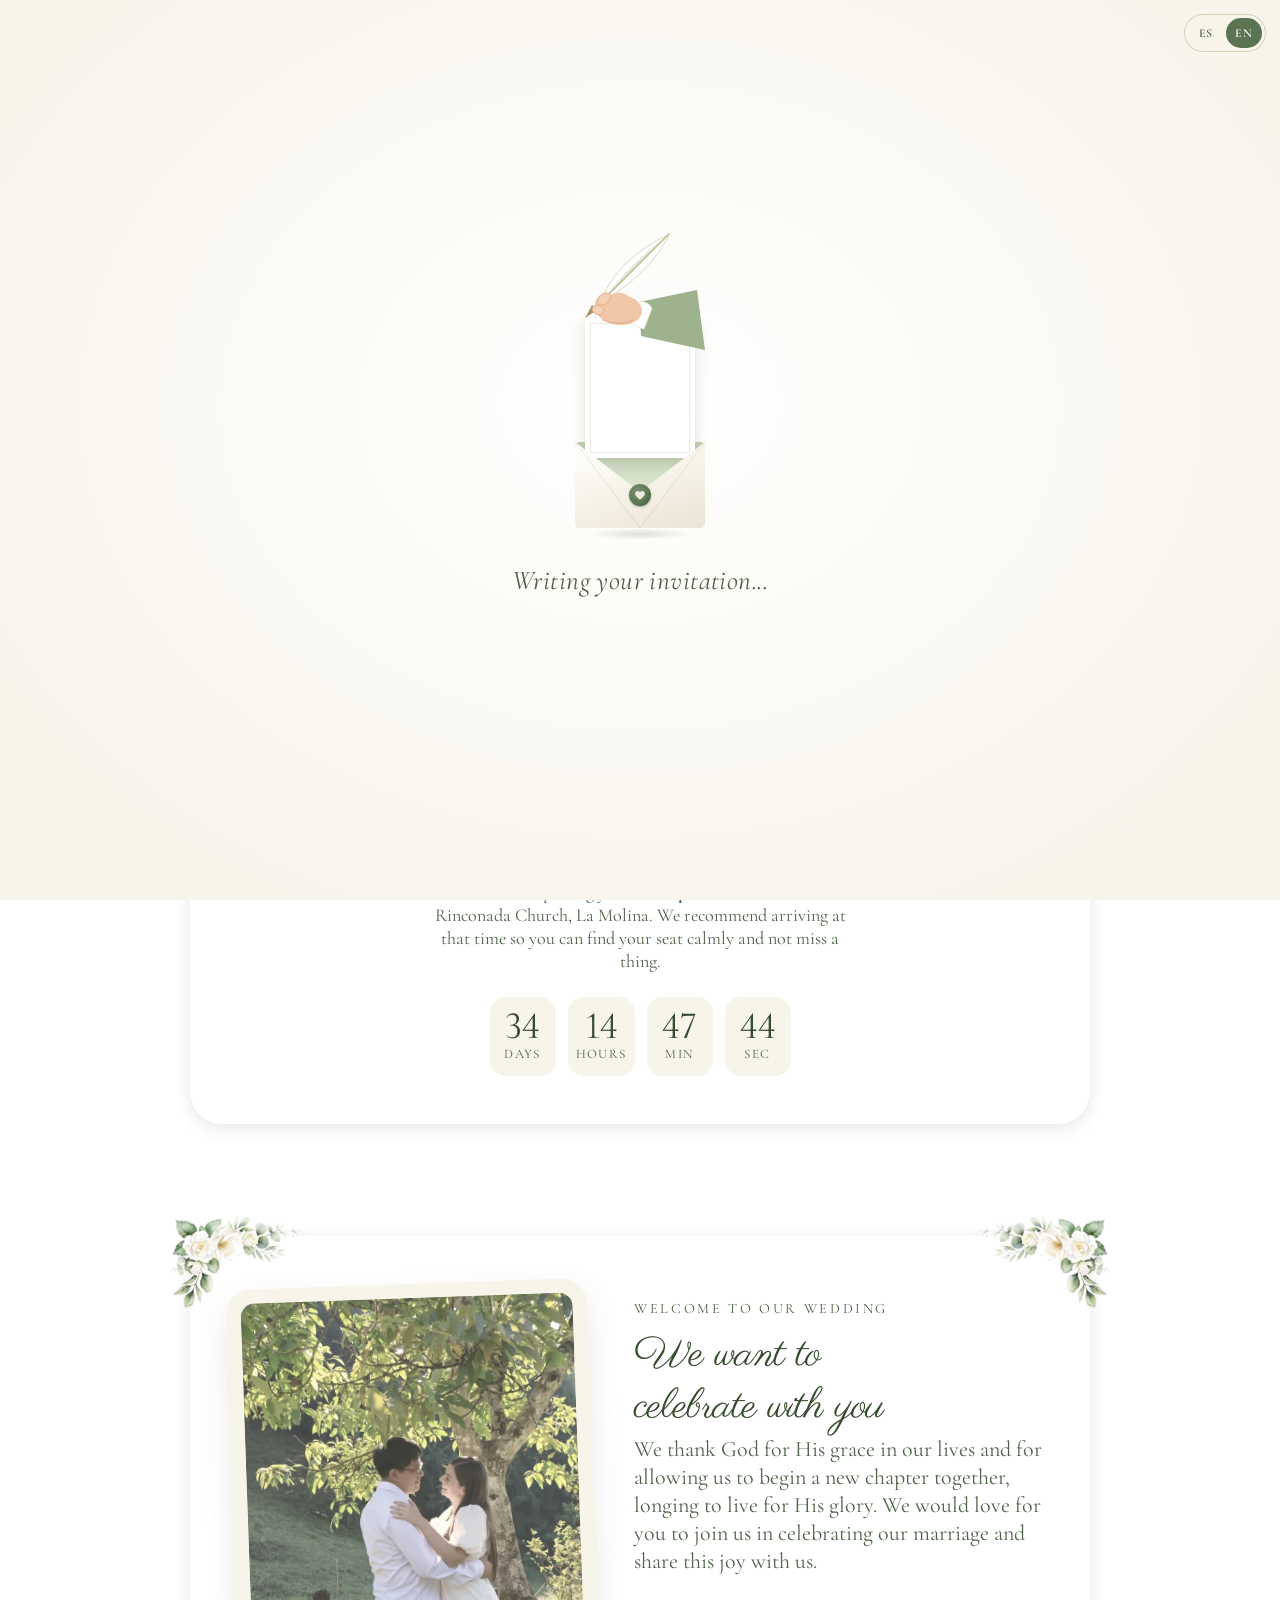
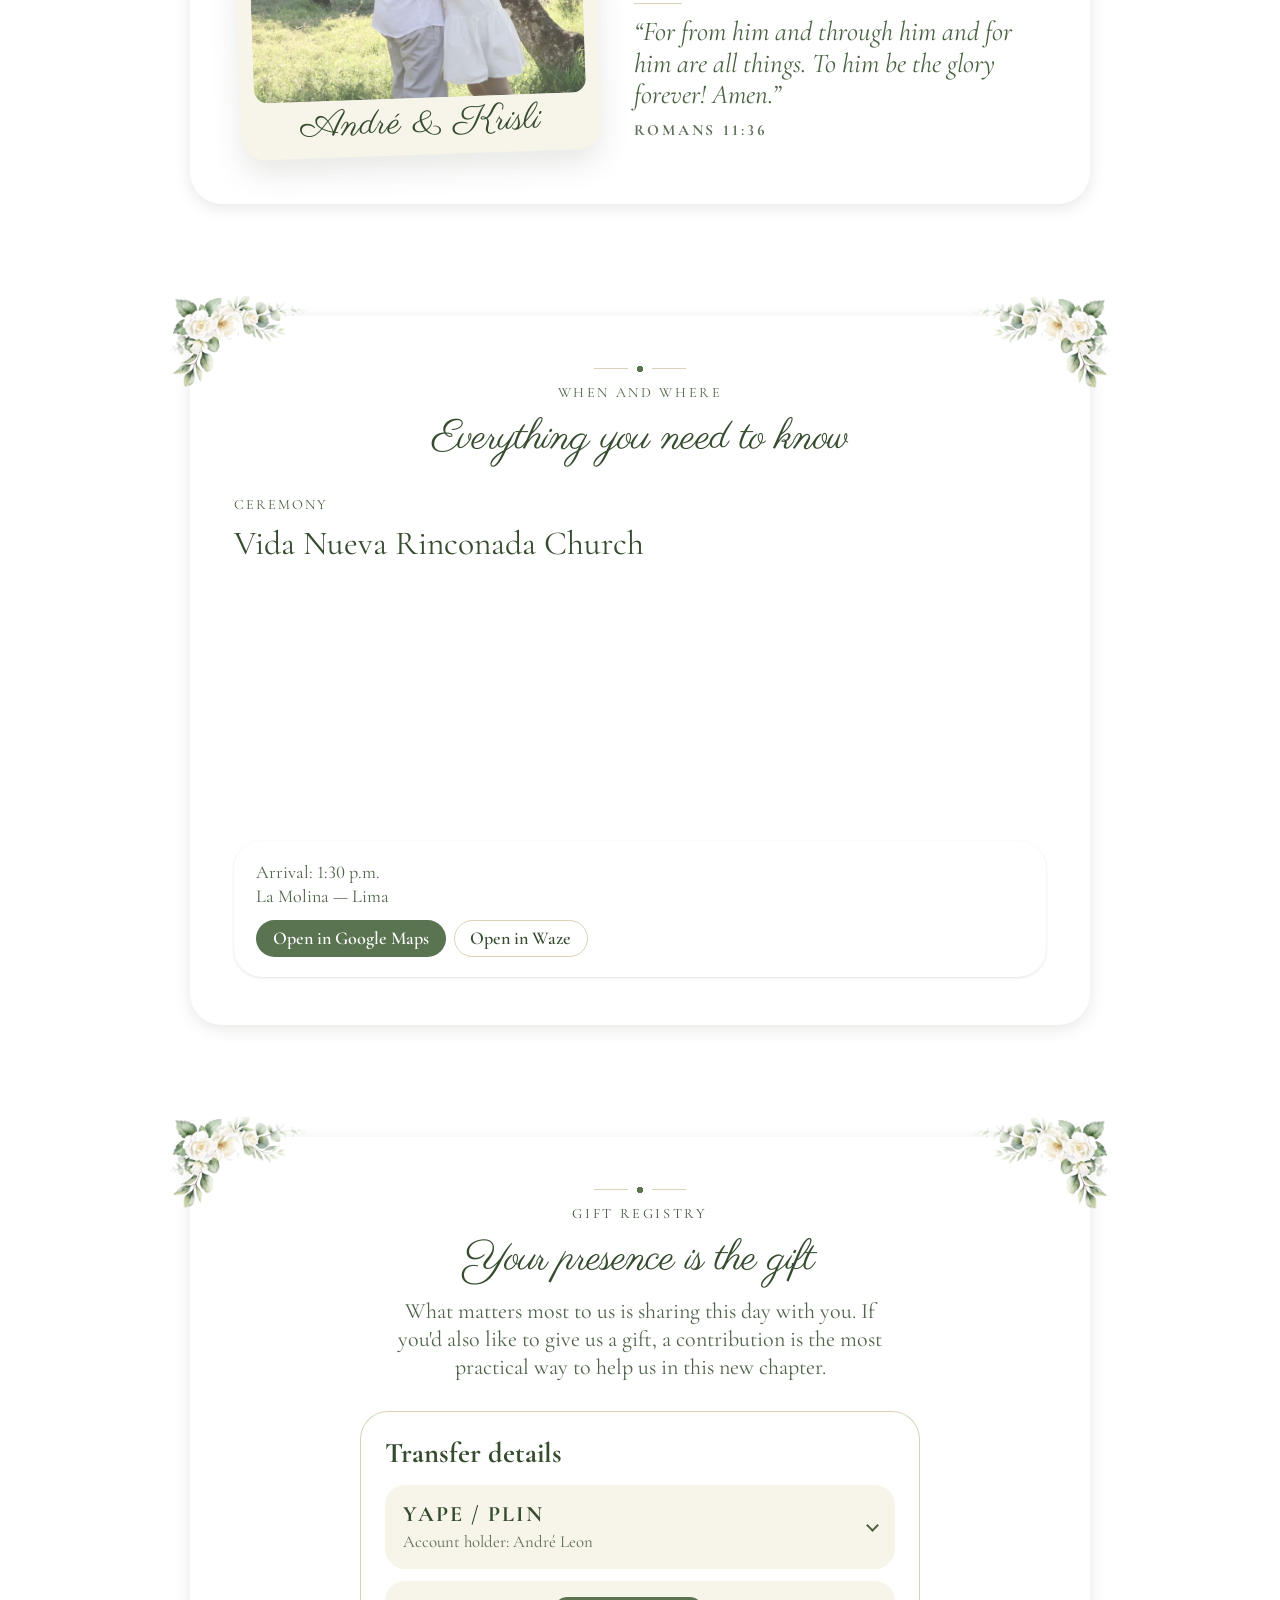
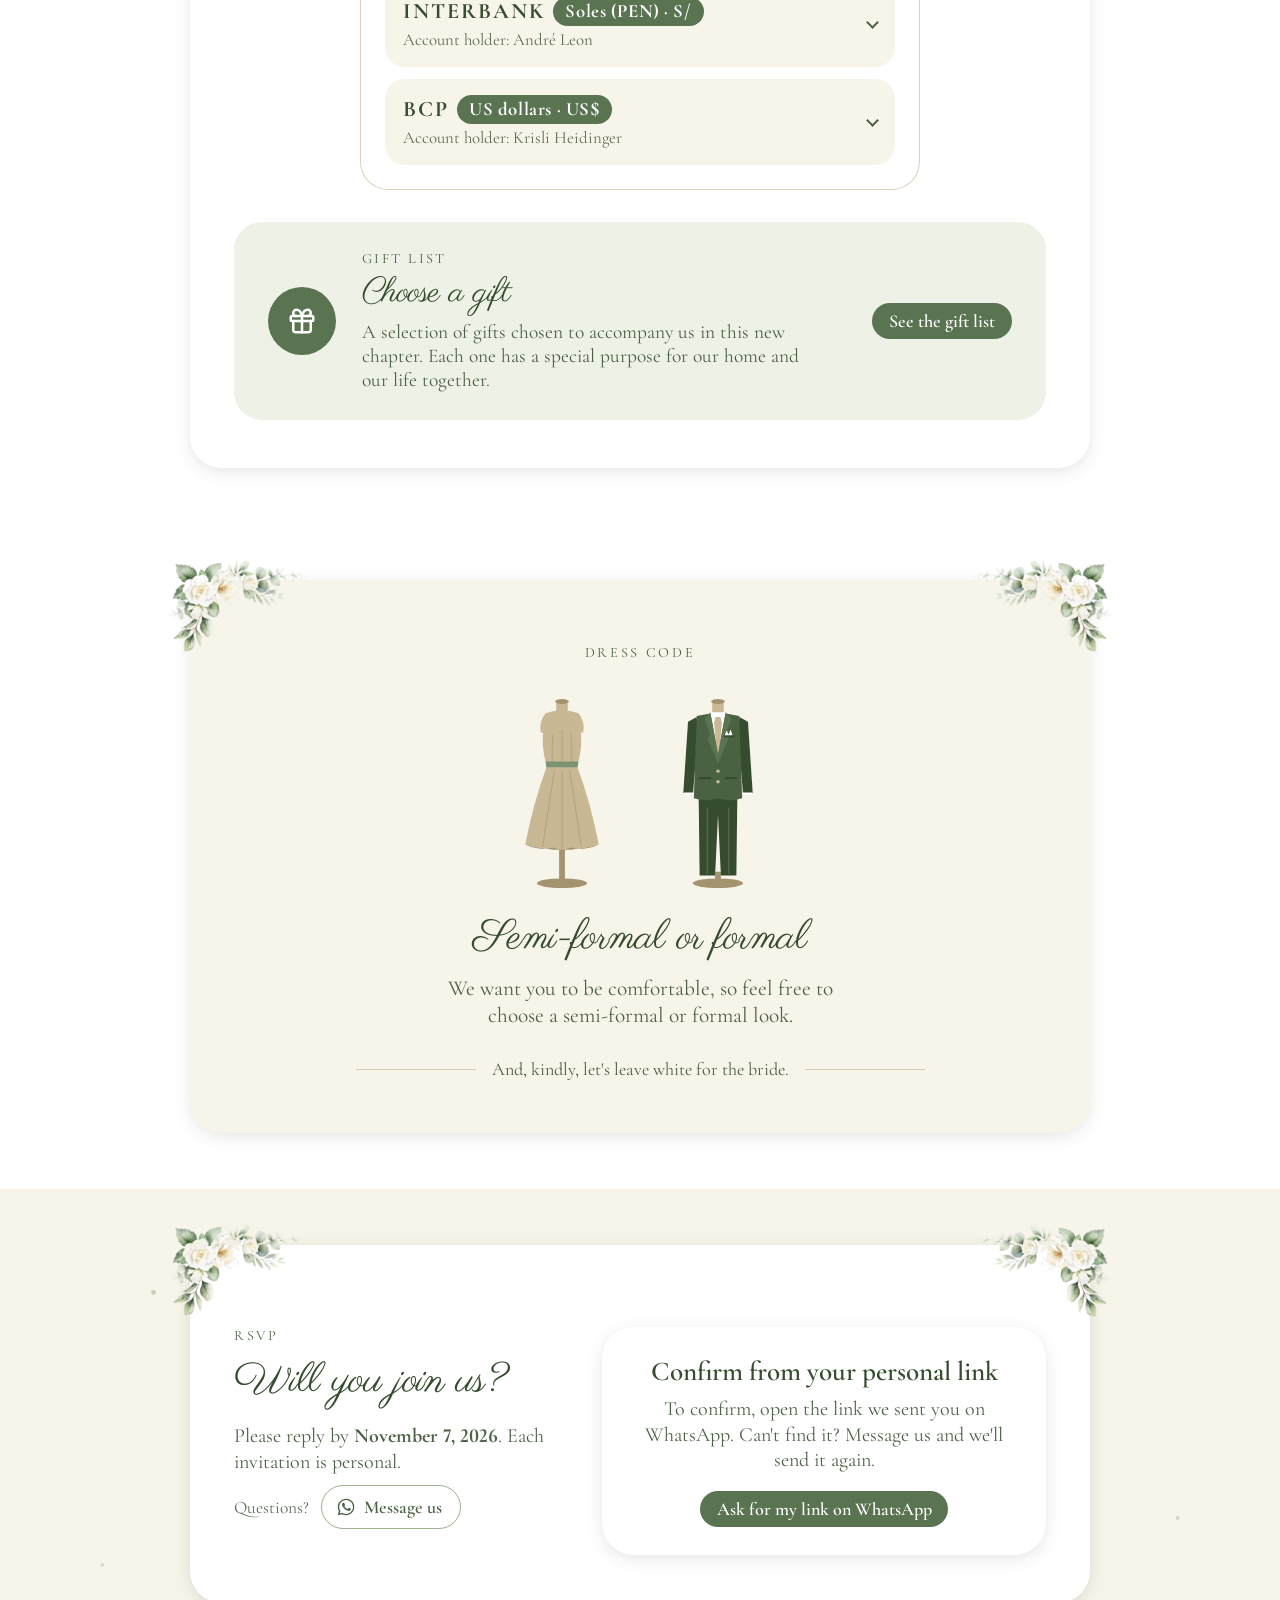
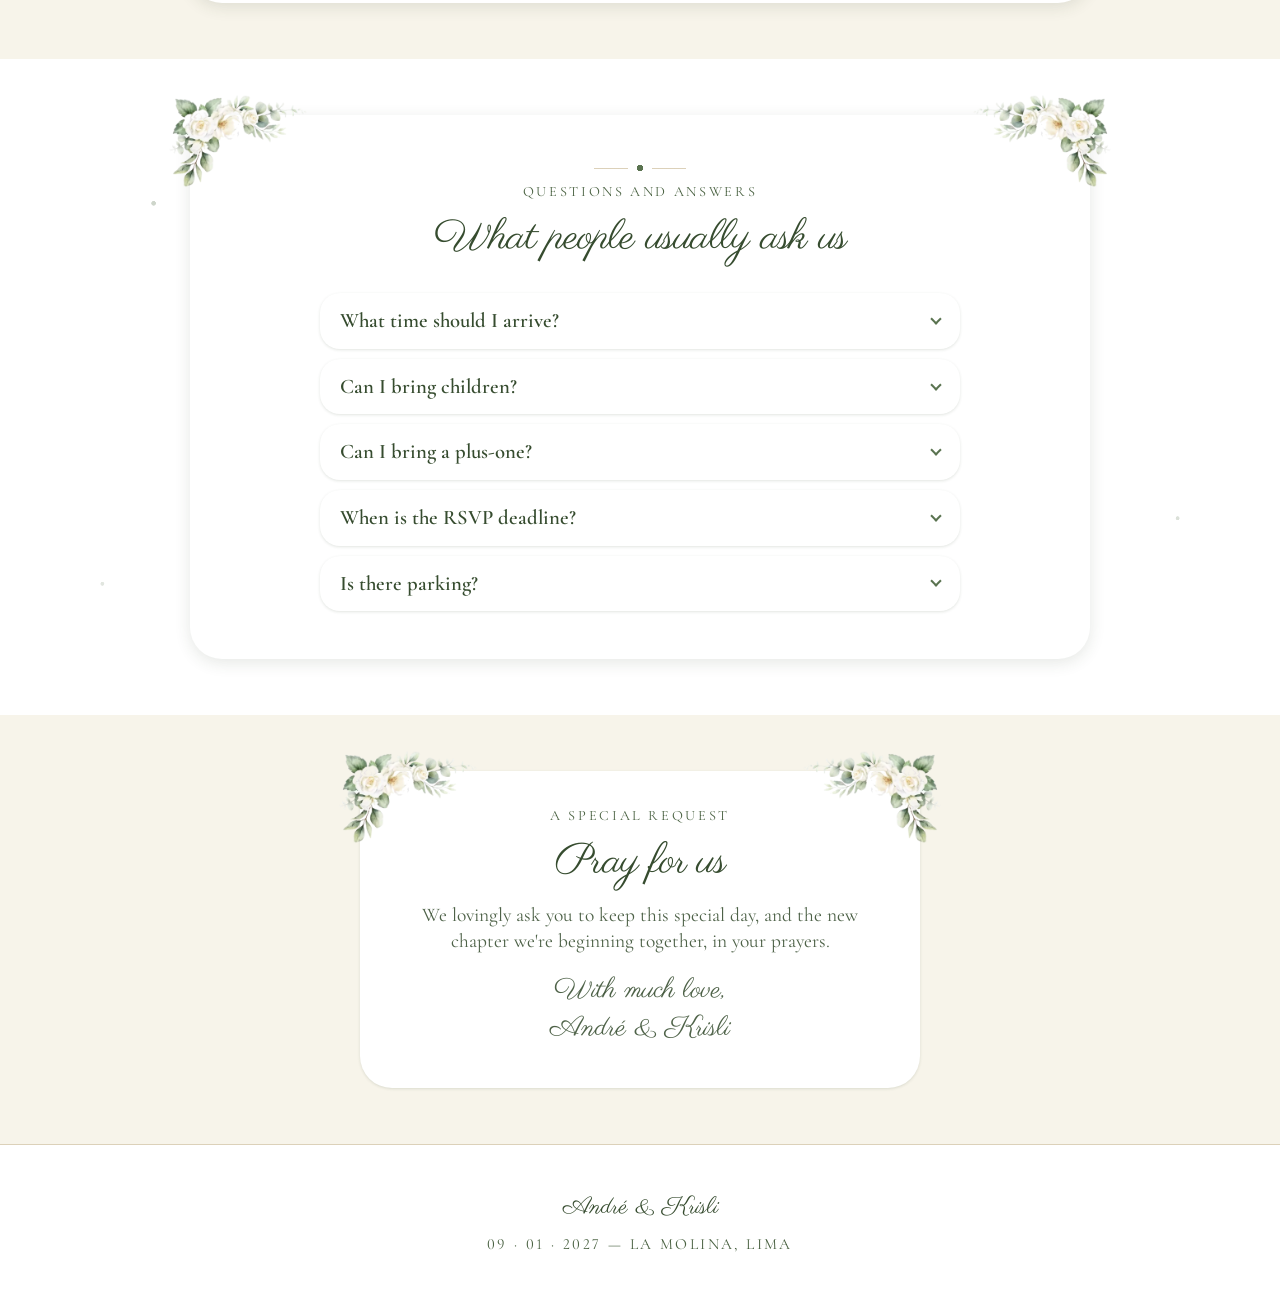
==== commit 71341507: "Llegada a la 1:30 p.m., foto del escritorio y "¿Cuántos van?" visible desde el inicio Co-Authored-By" ====
--- a/index.html
+++ b/index.html
@@ -38,14 +38,14 @@
 <!-- Solo los pesos que se usan: 400, 500, 600 y la cursiva 400. El 300
      se pedía y no lo usa ninguna regla. -->
 <link rel="stylesheet" href="https://fonts.googleapis.com/css2?family=Parisienne&family=Cormorant+Garamond:ital,wght@0,400;0,500;0,600;1,400&display=swap">
-<link rel="stylesheet" href="css/tokens.css?v=202610162347">
-<link rel="stylesheet" href="css/site.css?v=202610162347">
+<link rel="stylesheet" href="css/tokens.css?v=202610162353">
+<link rel="stylesheet" href="css/site.css?v=202610162353">
 <!-- Prueba de diseño "elegante dorado" (inspirado en festejabonito.com) —
      para volver al diseño anterior, borra esta línea nada más. -->
-<link rel="stylesheet" href="css/theme-elegante.css?v=202610162347">
+<link rel="stylesheet" href="css/theme-elegante.css?v=202610162353">
 <!-- Idioma (js/i18n.js): va primero, en el <head>, para traducir al
      inglés la página mientras se lee, antes de que se pinte. -->
-<script src="js/i18n.js?v=202610162347"></script>
+<script src="js/i18n.js?v=202610162353"></script>
 </head>
 <body>
 
@@ -235,7 +235,7 @@
         <span class="hero-name">Krisli</span>
       </h1>
       <div class="hero-date">09 · 01 · 2027</div>
-      <p class="hero-venue">Desde las 2:00 p.m.<br>Iglesia Vida Nueva Rinconada<br>La Molina — Lima</p>
+      <p class="hero-venue">Desde la 1:30 p.m.<br>Iglesia Vida Nueva Rinconada<br>La Molina — Lima</p>
       <p class="hero-welcome" data-guest-welcome hidden></p>
       <div class="hero-cta"><a class="btn btn-primary" href="#rsvp">Confirmar asistencia</a></div>
     </div>
@@ -270,10 +270,10 @@
         </div>
         <div class="save-date-side">
           <span class="save-date-label">Llegada</span>
-          <strong class="save-date-value">2:00 p.m.</strong>
-        </div>
-      </div>
-      <p class="save-date-note">Te esperamos a las <strong>2:00 p.m.</strong> en la Iglesia Vida Nueva Rinconada, La Molina. Te recomendamos llegar a esa hora para ubicarte con calma y no perderte nada.</p>
+          <strong class="save-date-value">1:30 p.m.</strong>
+        </div>
+      </div>
+      <p class="save-date-note">Te esperamos a la <strong>1:30 p.m.</strong> en la Iglesia Vida Nueva Rinconada, La Molina. Te recomendamos llegar a esa hora para ubicarte con calma y no perderte nada.</p>
       <div class="countdown-grid">
         <div class="countdown-box"><span class="countdown-num" data-countdown="dias">–</span><span class="countdown-lbl">días</span></div>
         <div class="countdown-box"><span class="countdown-num" data-countdown="horas">–</span><span class="countdown-lbl">horas</span></div>
@@ -284,7 +284,7 @@
            regresiva: ver initCountdown en site.js. -->
       <p class="countdown-hoy" id="countdown-hoy" hidden>
         <span class="countdown-hoy-titulo">¡Hoy es el día!</span>
-        <span class="countdown-hoy-txt">Te esperamos a las <strong>2:00 p.m.</strong> en la iglesia.</span>
+        <span class="countdown-hoy-txt">Te esperamos a la <strong>1:30 p.m.</strong> en la iglesia.</span>
       </p>
     </div>
   </section>
@@ -335,7 +335,7 @@
             <span class="map-fallback">Mapa de la ceremonia</span>
           </div>
           <div class="venue-card">
-            <p class="venue-text">Llegada: 2:00 p.m.<br>La Molina — Lima</p>
+            <p class="venue-text">Llegada: 1:30 p.m.<br>La Molina — Lima</p>
             <div class="venue-actions">
               <a class="btn btn-primary" data-maps-url="ceremonia" href="https://maps.app.goo.gl/JD1ZnHYcVuXzntrSA" target="_blank" rel="noopener">Abrir en Google Maps</a>
               <a class="btn btn-secondary" data-waze-url="ceremonia" href="https://waze.com/ul?ll=-12.0853388,-76.9257442&amp;navigate=yes" target="_blank" rel="noopener">Abrir en Waze</a>
@@ -615,7 +615,7 @@
         </div>
 
         <!-- ¿Cuántos van? (initRsvpForm): solo si la invitación tiene más
-             de un pase y marcó "Sí". Antes el número era fijo: una familia
+             de un pase; se oculta si marca "No podré ir". Antes el número era fijo: una familia
              con 3 pases donde iban 2 no tenía cómo decirlo. -->
         <div class="field rsvp-cuantos" id="rsvp-cuantos" hidden>
           <label id="rsvp-cuantos-label">¿Cuántos van?</label>
@@ -700,10 +700,10 @@
       <div class="faq-grid">
         <details class="faq-item">
           <summary class="q">¿A qué hora debo llegar?</summary>
-          <!-- Cuadra con "Te esperamos a las 2:00" (Reserva la fecha) y con
+          <!-- Cuadra con "Te esperamos a la 1:30" (Reserva la fecha) y con
                la llegada del pase. La hora de inicio real no se dice en
                ningún lado, a propósito (ver weddingDateISO en config.js). -->
-          <p class="a">Te recomendamos llegar a la iglesia a las 2:00 p.m. para ubicarte con calma y no perderte nada.</p>
+          <p class="a">Te recomendamos llegar a la iglesia a la 1:30 p.m. para ubicarte con calma y no perderte nada.</p>
         </details>
         <details class="faq-item">
           <summary class="q">¿Puedo llevar niños?</summary>
@@ -789,10 +789,10 @@
   <div class="when">09 · 01 · 2027 — LA MOLINA, LIMA</div>
 </footer>
 
-<script src="js/config.js?v=202610162347"></script>
-<script src="js/pase.js?v=202610162347"></script>
-<script src="js/efectos.js?v=202610162347"></script>
-<script src="js/site.js?v=202610162347"></script>
-<script src="js/sello-raspable.js?v=202610162347"></script>
+<script src="js/config.js?v=202610162353"></script>
+<script src="js/pase.js?v=202610162353"></script>
+<script src="js/efectos.js?v=202610162353"></script>
+<script src="js/site.js?v=202610162353"></script>
+<script src="js/sello-raspable.js?v=202610162353"></script>
 </body>
 </html>
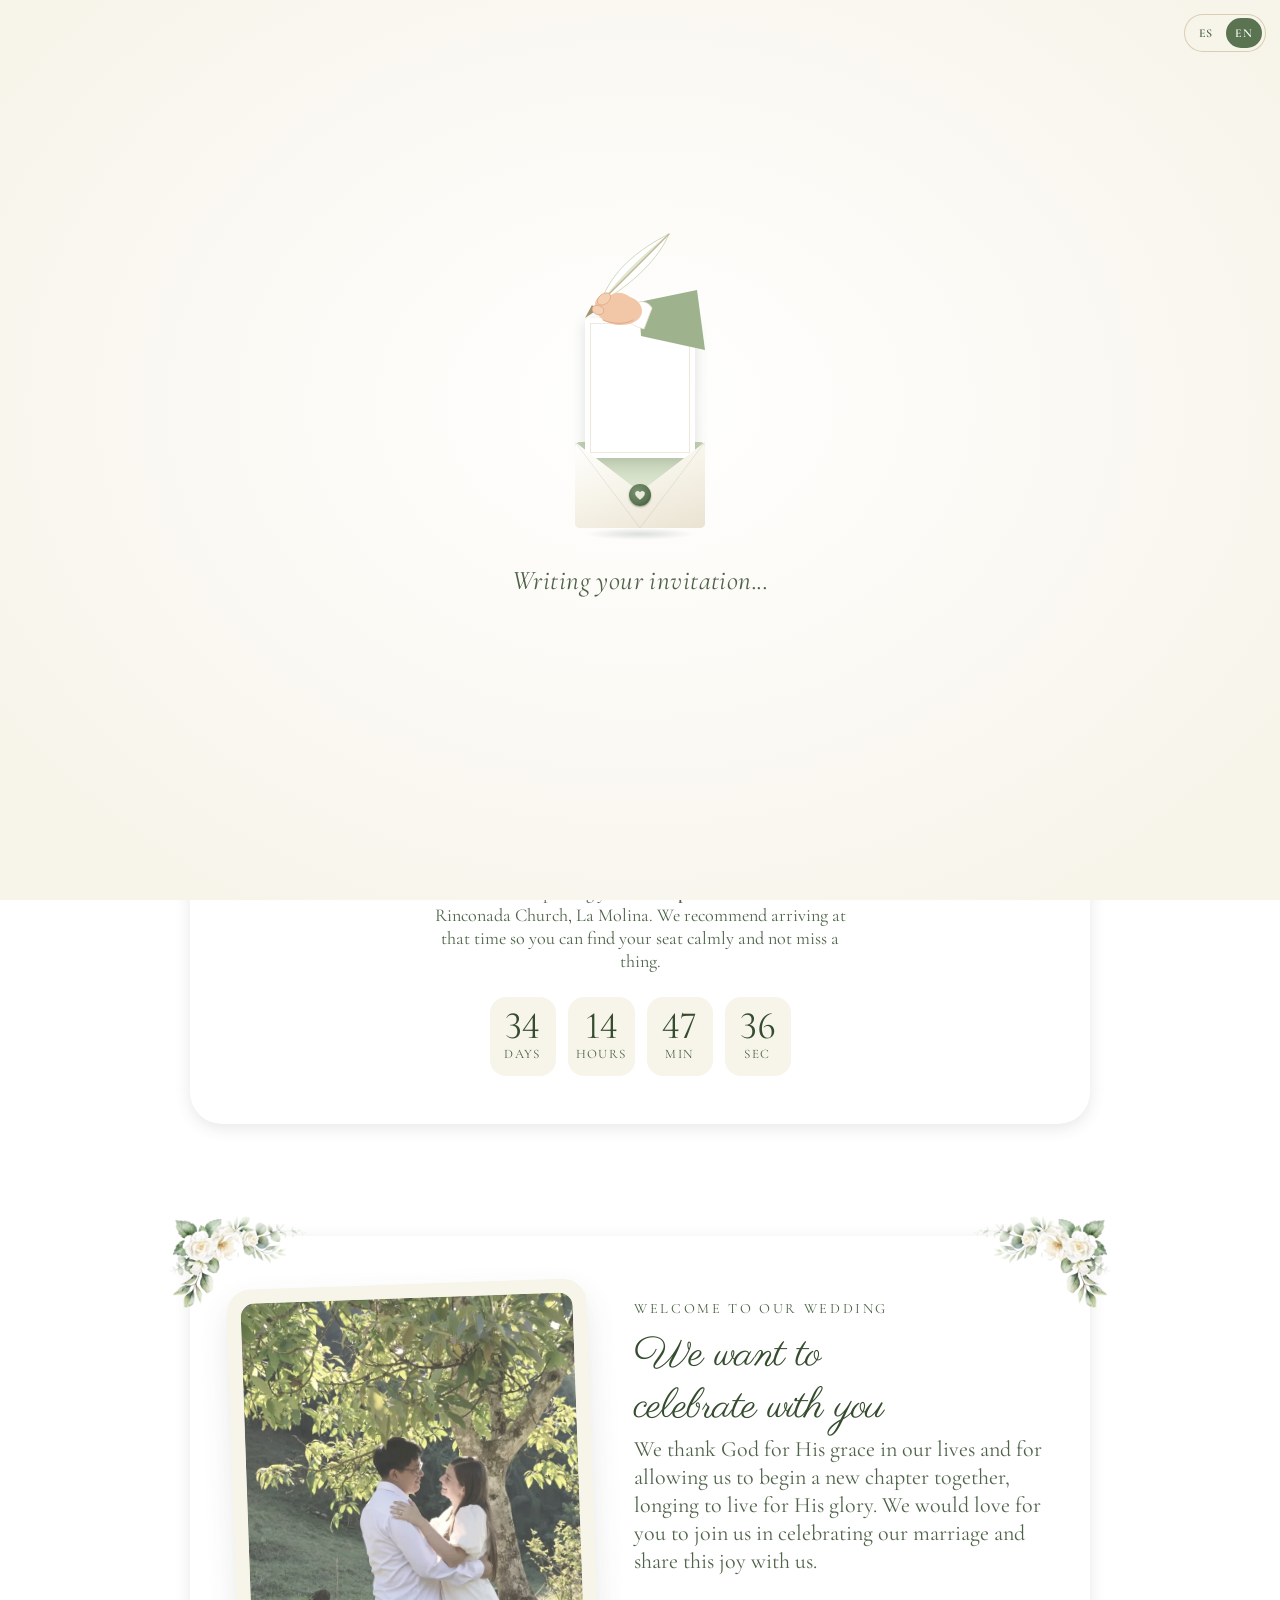
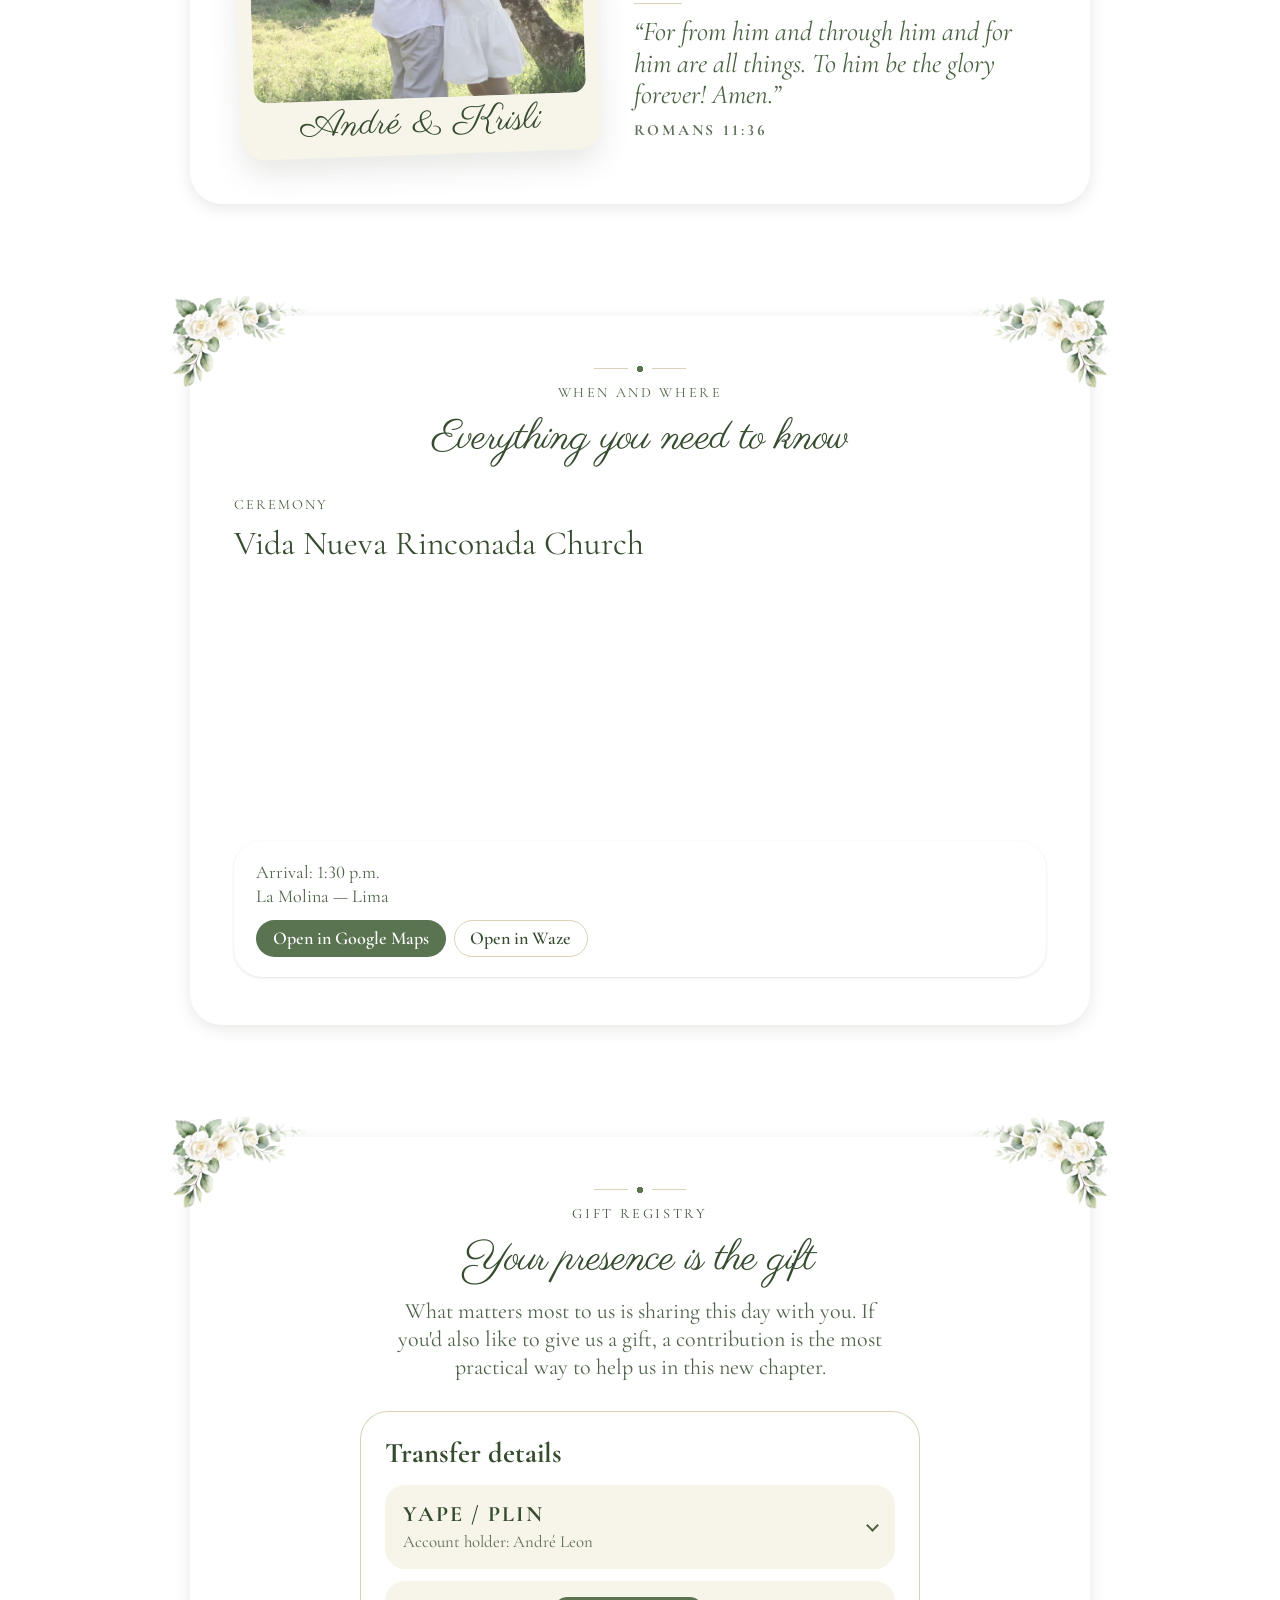
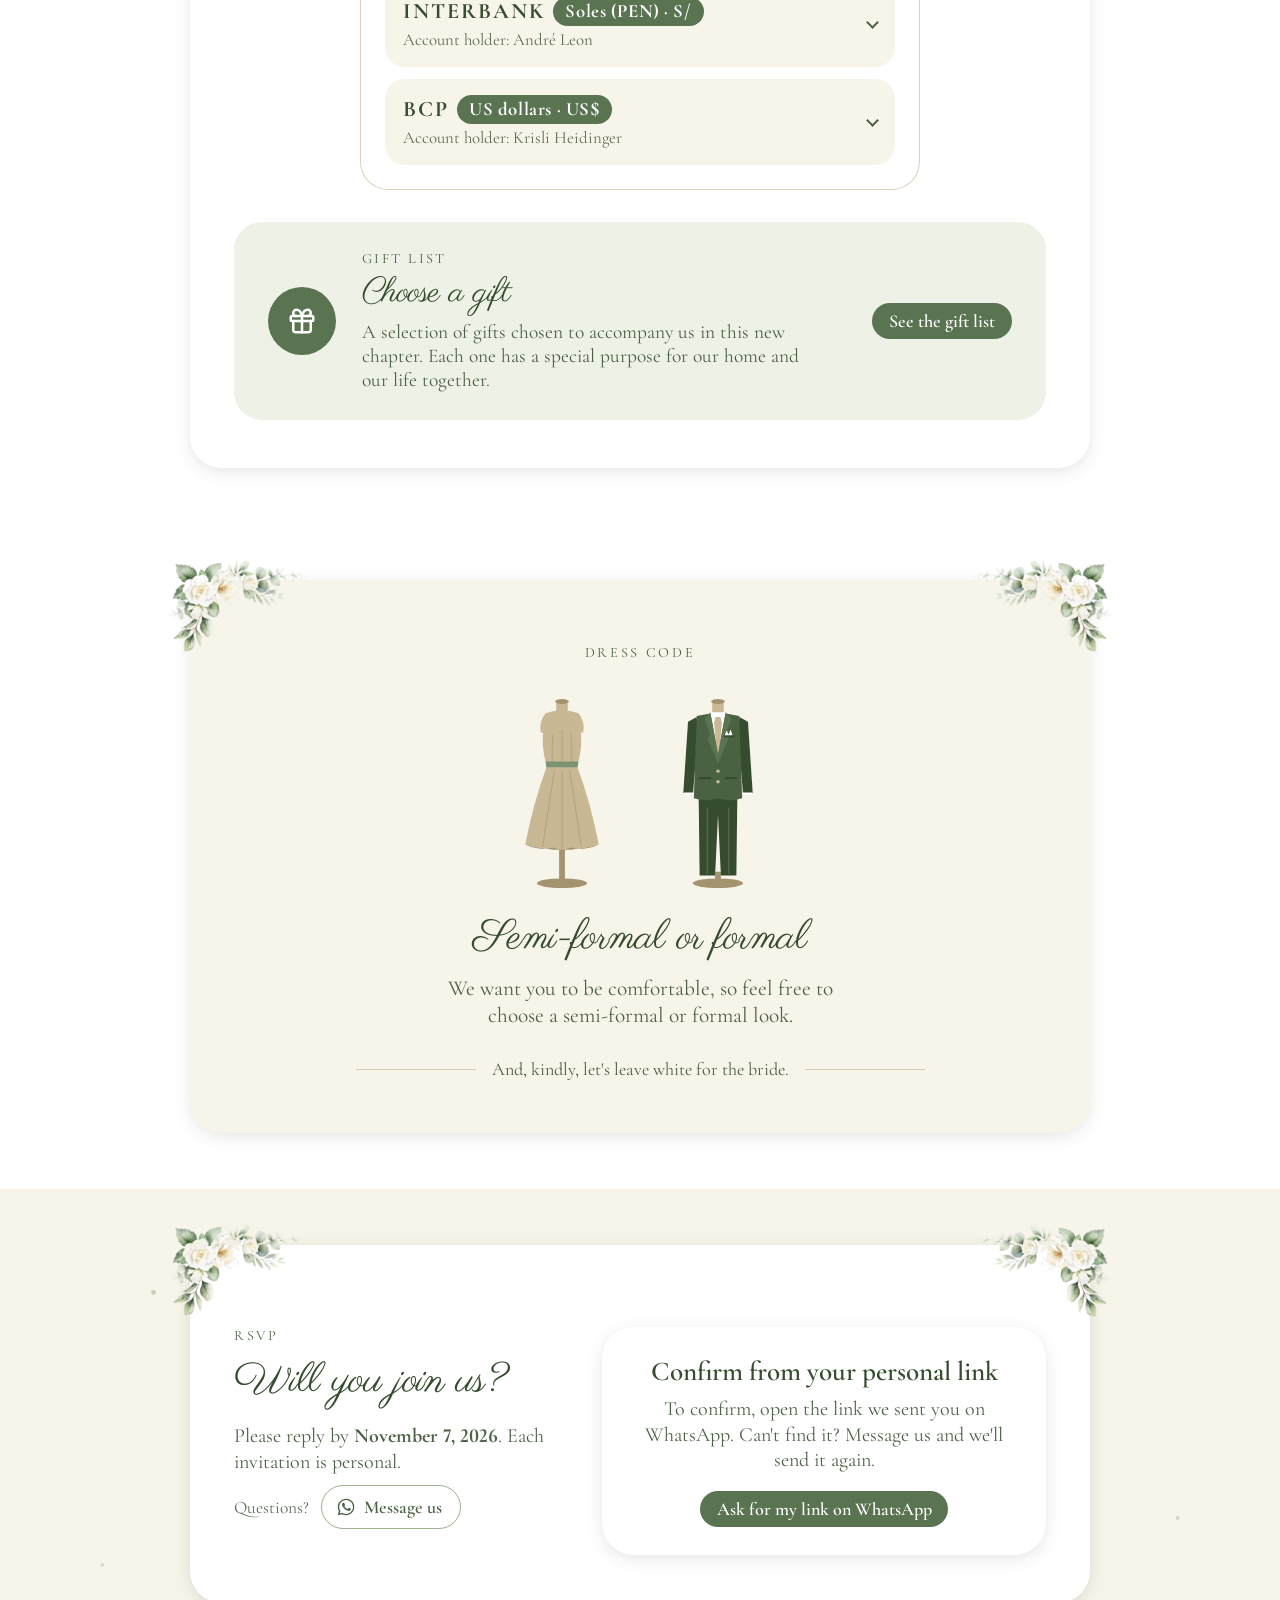
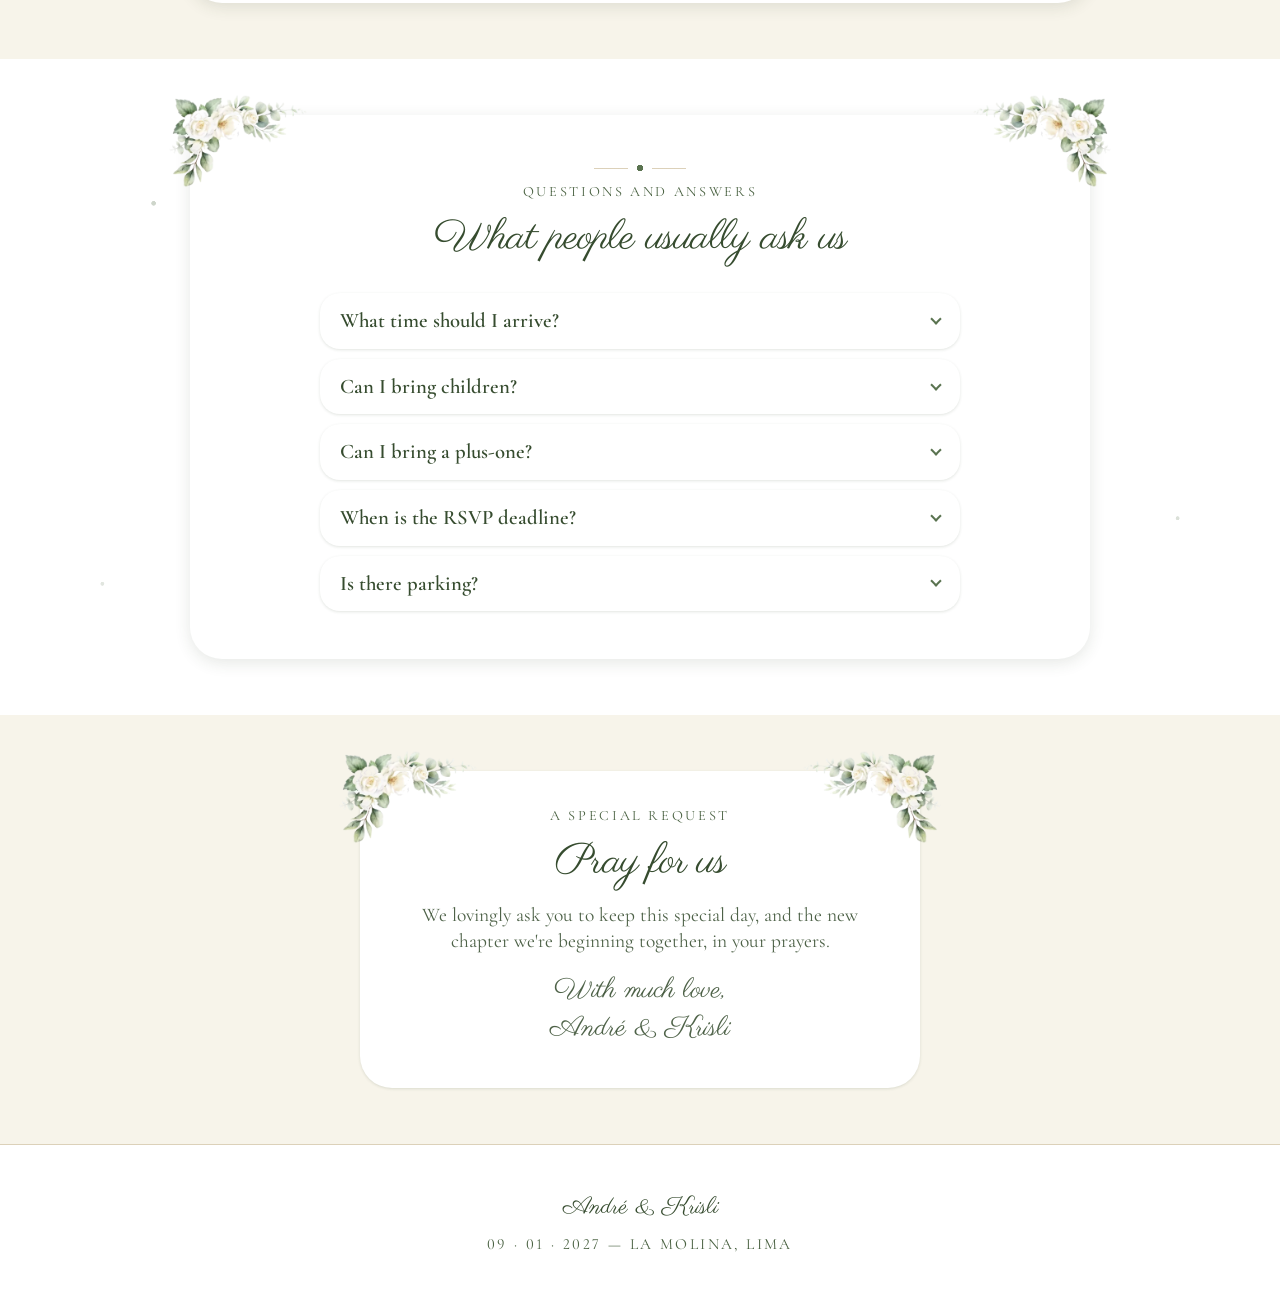
==== commit ae11c42a: "Traducción del regalo Escritorio Co-Authored-By: Claude Opus 5.5 <noreply@anthropic.com>" ====
--- a/index.html
+++ b/index.html
@@ -38,14 +38,14 @@
 <!-- Solo los pesos que se usan: 400, 500, 600 y la cursiva 400. El 300
      se pedía y no lo usa ninguna regla. -->
 <link rel="stylesheet" href="https://fonts.googleapis.com/css2?family=Parisienne&family=Cormorant+Garamond:ital,wght@0,400;0,500;0,600;1,400&display=swap">
-<link rel="stylesheet" href="css/tokens.css?v=202610162353">
-<link rel="stylesheet" href="css/site.css?v=202610162353">
+<link rel="stylesheet" href="css/tokens.css?v=202610170234">
+<link rel="stylesheet" href="css/site.css?v=202610170234">
 <!-- Prueba de diseño "elegante dorado" (inspirado en festejabonito.com) —
      para volver al diseño anterior, borra esta línea nada más. -->
-<link rel="stylesheet" href="css/theme-elegante.css?v=202610162353">
+<link rel="stylesheet" href="css/theme-elegante.css?v=202610170234">
 <!-- Idioma (js/i18n.js): va primero, en el <head>, para traducir al
      inglés la página mientras se lee, antes de que se pinte. -->
-<script src="js/i18n.js?v=202610162353"></script>
+<script src="js/i18n.js?v=202610170234"></script>
 </head>
 <body>
 
@@ -789,10 +789,10 @@
   <div class="when">09 · 01 · 2027 — LA MOLINA, LIMA</div>
 </footer>
 
-<script src="js/config.js?v=202610162353"></script>
-<script src="js/pase.js?v=202610162353"></script>
-<script src="js/efectos.js?v=202610162353"></script>
-<script src="js/site.js?v=202610162353"></script>
-<script src="js/sello-raspable.js?v=202610162353"></script>
+<script src="js/config.js?v=202610170234"></script>
+<script src="js/pase.js?v=202610170234"></script>
+<script src="js/efectos.js?v=202610170234"></script>
+<script src="js/site.js?v=202610170234"></script>
+<script src="js/sello-raspable.js?v=202610170234"></script>
 </body>
 </html>
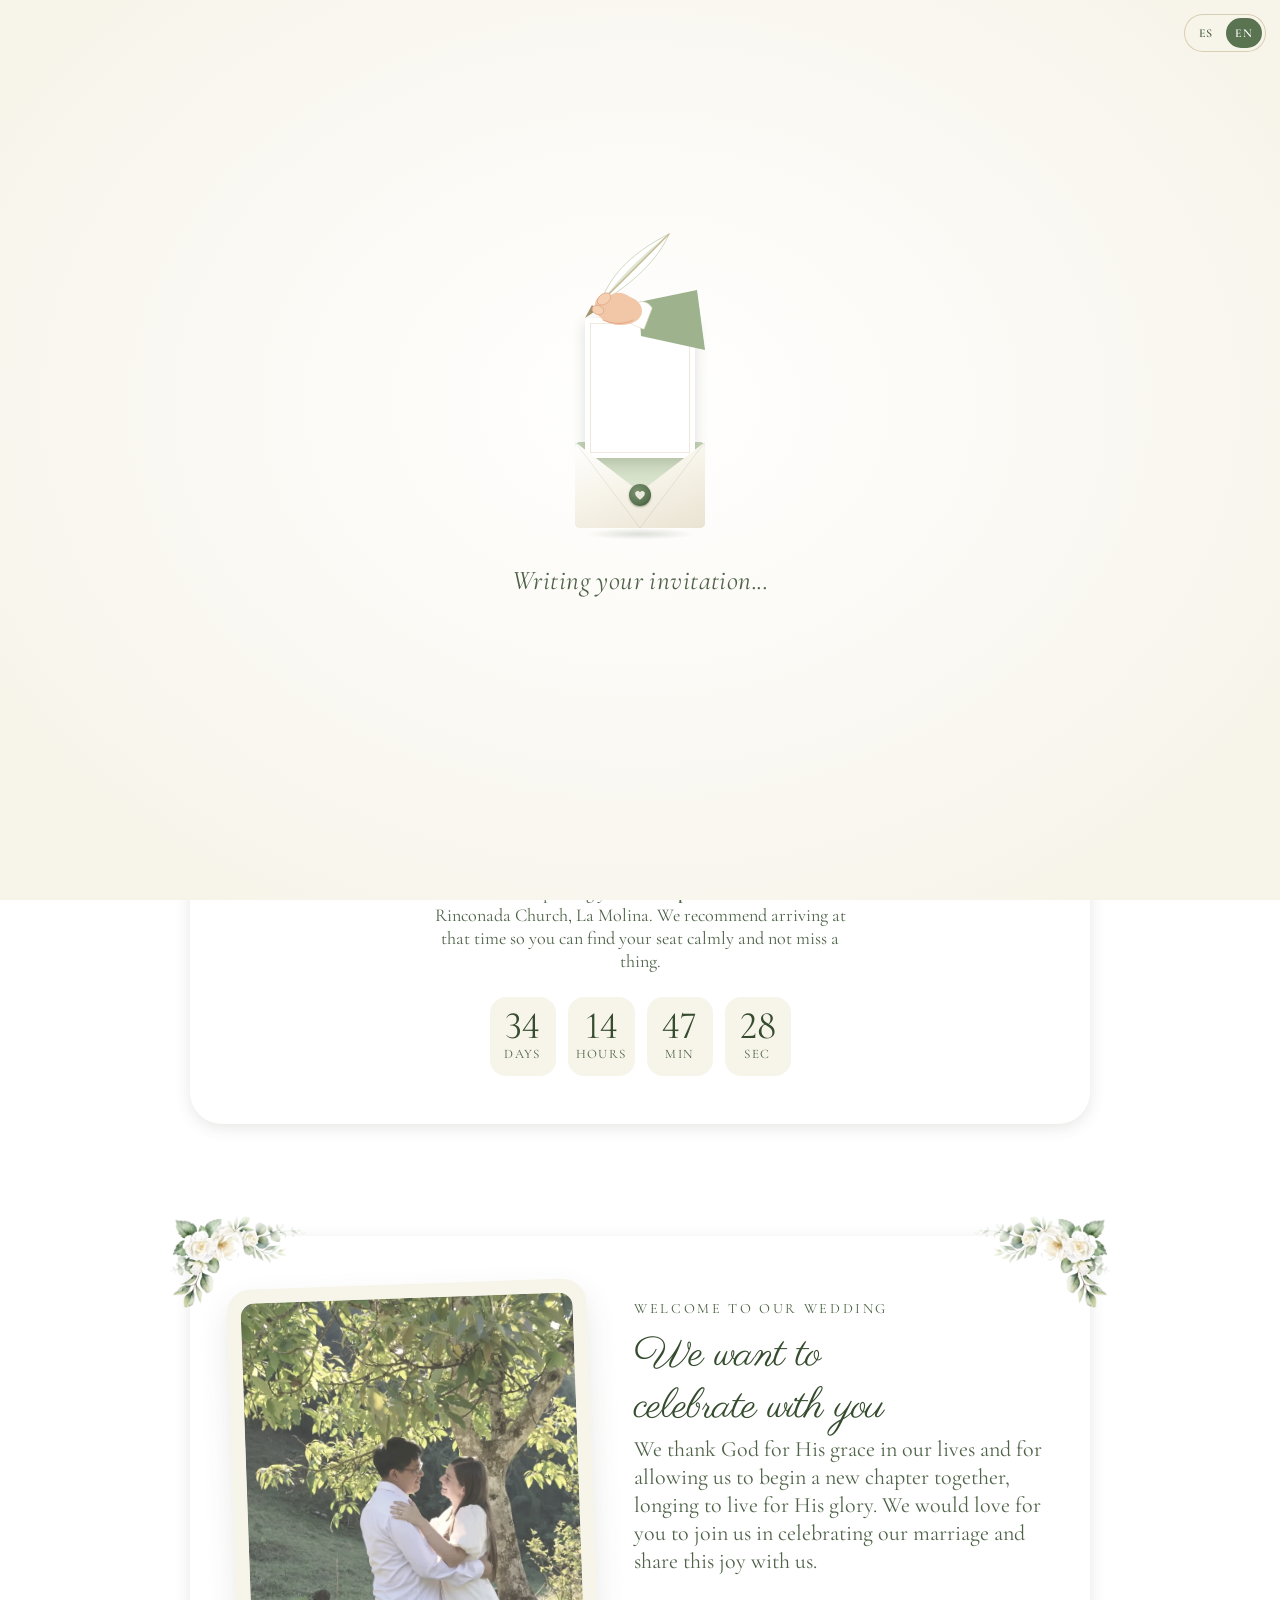
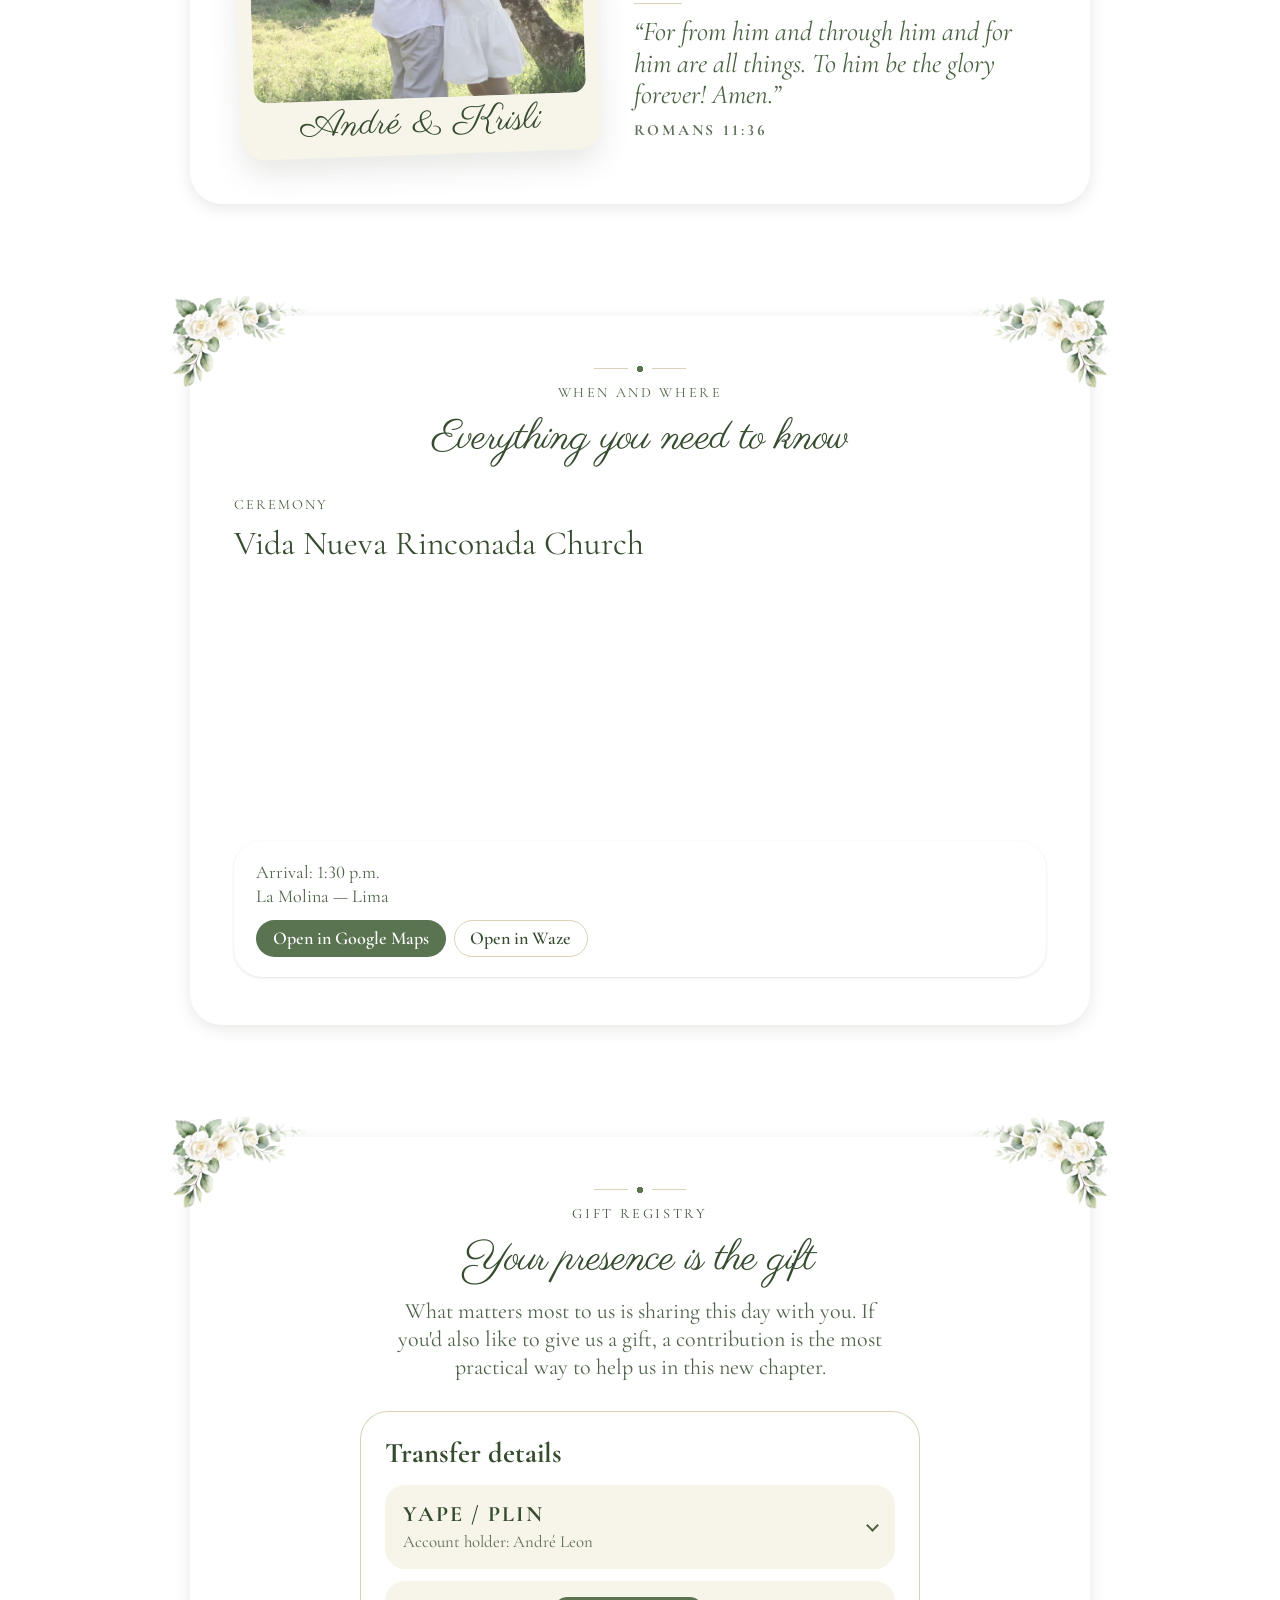
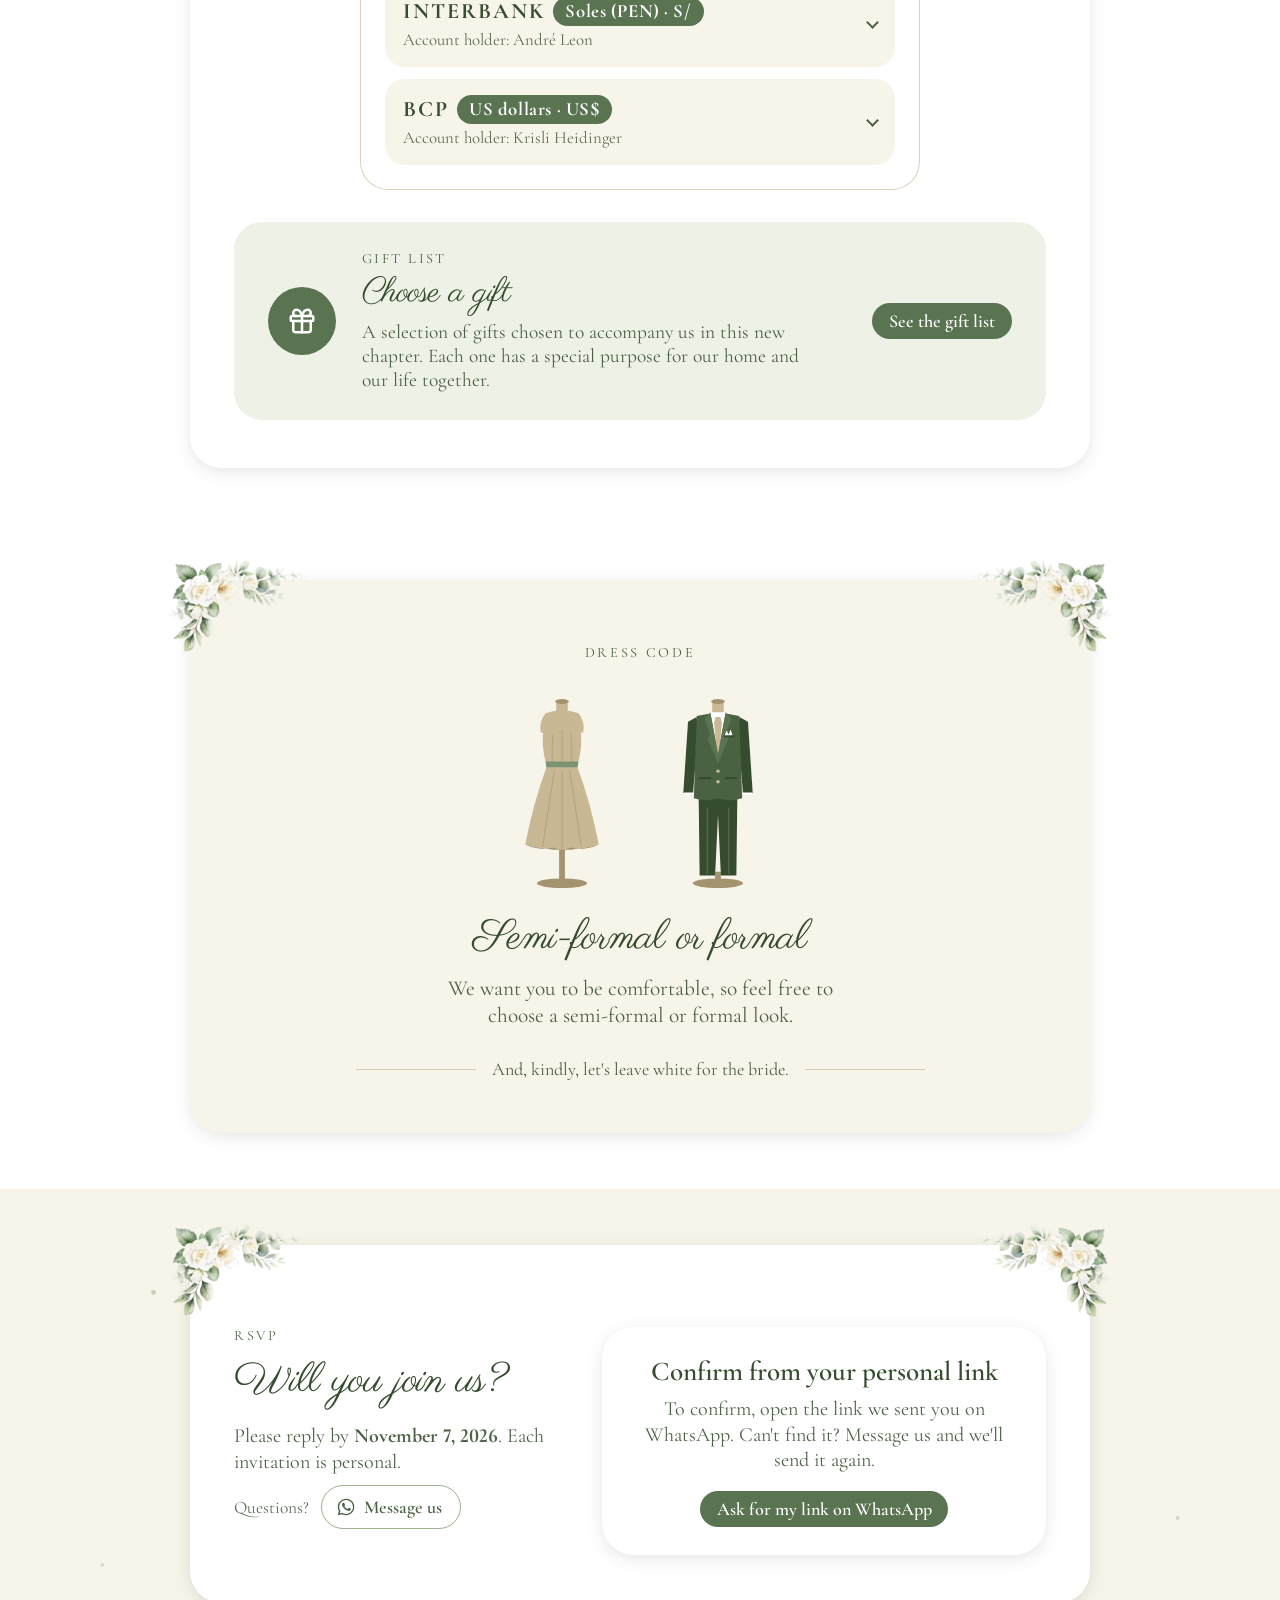
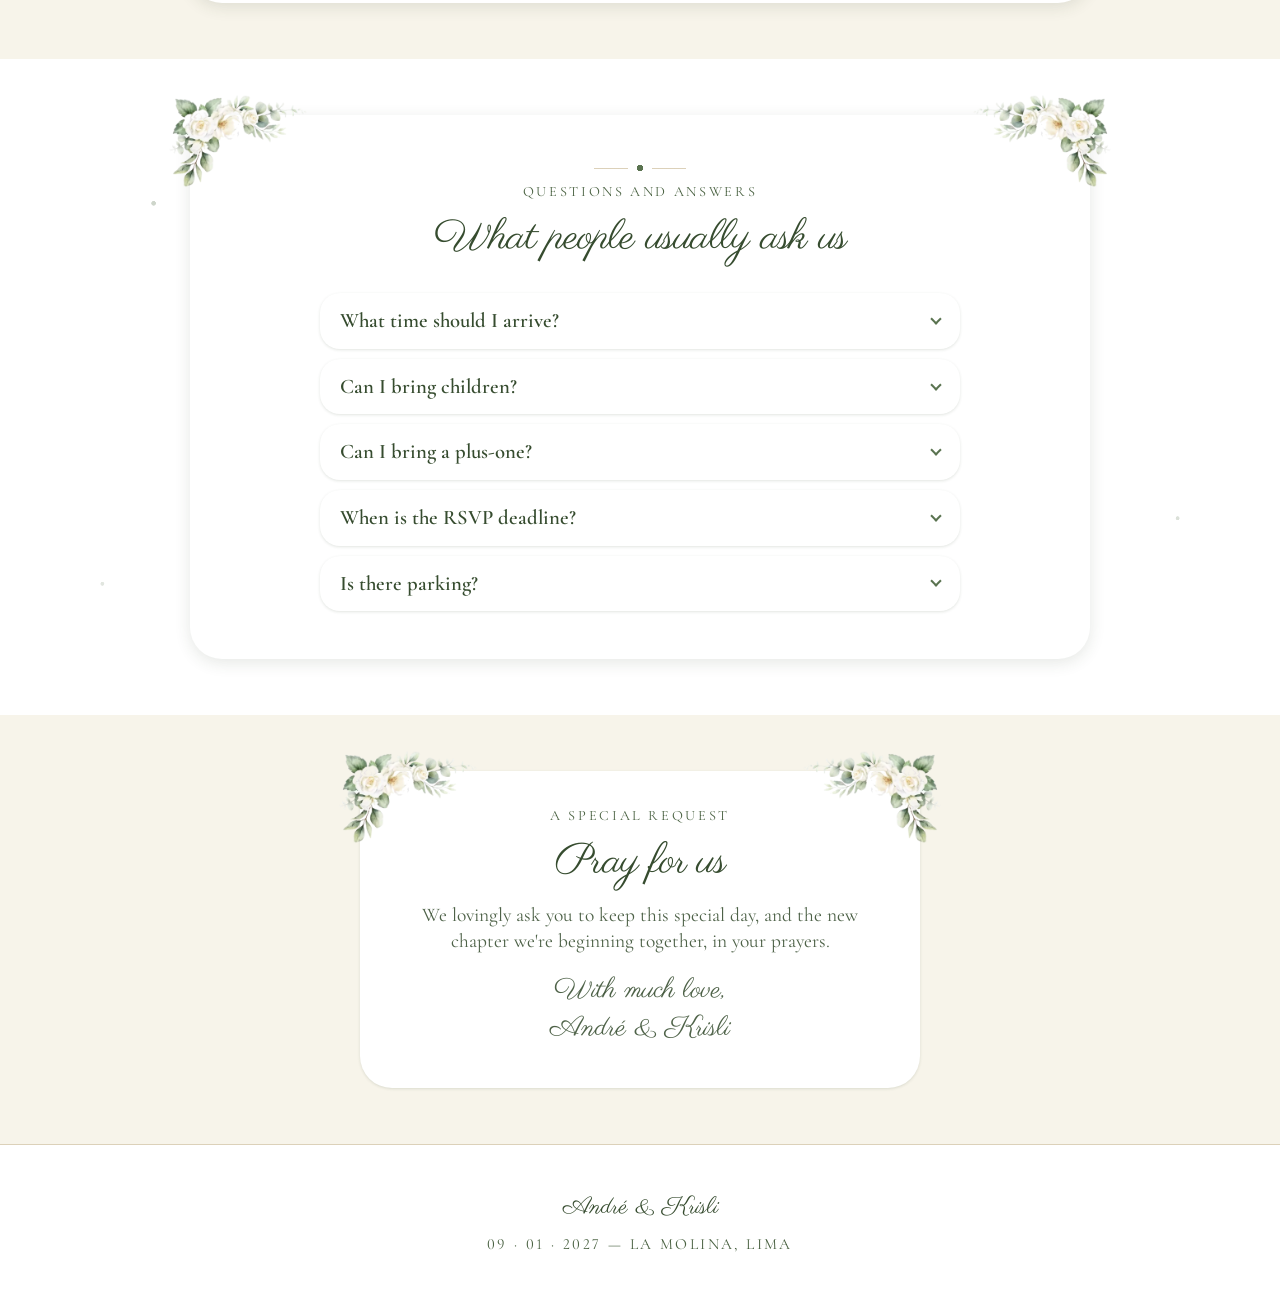
==== commit b238c0aa: ""Leyó" cuenta al abrir el sobre, no al cargar la página Las vistas previas de enlaces (iMessage, hoj" ====
--- a/index.html
+++ b/index.html
@@ -38,14 +38,14 @@
 <!-- Solo los pesos que se usan: 400, 500, 600 y la cursiva 400. El 300
      se pedía y no lo usa ninguna regla. -->
 <link rel="stylesheet" href="https://fonts.googleapis.com/css2?family=Parisienne&family=Cormorant+Garamond:ital,wght@0,400;0,500;0,600;1,400&display=swap">
-<link rel="stylesheet" href="css/tokens.css?v=202610170234">
-<link rel="stylesheet" href="css/site.css?v=202610170234">
+<link rel="stylesheet" href="css/tokens.css?v=202610271200">
+<link rel="stylesheet" href="css/site.css?v=202610271200">
 <!-- Prueba de diseño "elegante dorado" (inspirado en festejabonito.com) —
      para volver al diseño anterior, borra esta línea nada más. -->
-<link rel="stylesheet" href="css/theme-elegante.css?v=202610170234">
+<link rel="stylesheet" href="css/theme-elegante.css?v=202610271200">
 <!-- Idioma (js/i18n.js): va primero, en el <head>, para traducir al
      inglés la página mientras se lee, antes de que se pinte. -->
-<script src="js/i18n.js?v=202610170234"></script>
+<script src="js/i18n.js?v=202610271200"></script>
 </head>
 <body>
 
@@ -789,10 +789,10 @@
   <div class="when">09 · 01 · 2027 — LA MOLINA, LIMA</div>
 </footer>
 
-<script src="js/config.js?v=202610170234"></script>
-<script src="js/pase.js?v=202610170234"></script>
-<script src="js/efectos.js?v=202610170234"></script>
-<script src="js/site.js?v=202610170234"></script>
-<script src="js/sello-raspable.js?v=202610170234"></script>
+<script src="js/config.js?v=202610271200"></script>
+<script src="js/pase.js?v=202610271200"></script>
+<script src="js/efectos.js?v=202610271200"></script>
+<script src="js/site.js?v=202610271200"></script>
+<script src="js/sello-raspable.js?v=202610271200"></script>
 </body>
 </html>
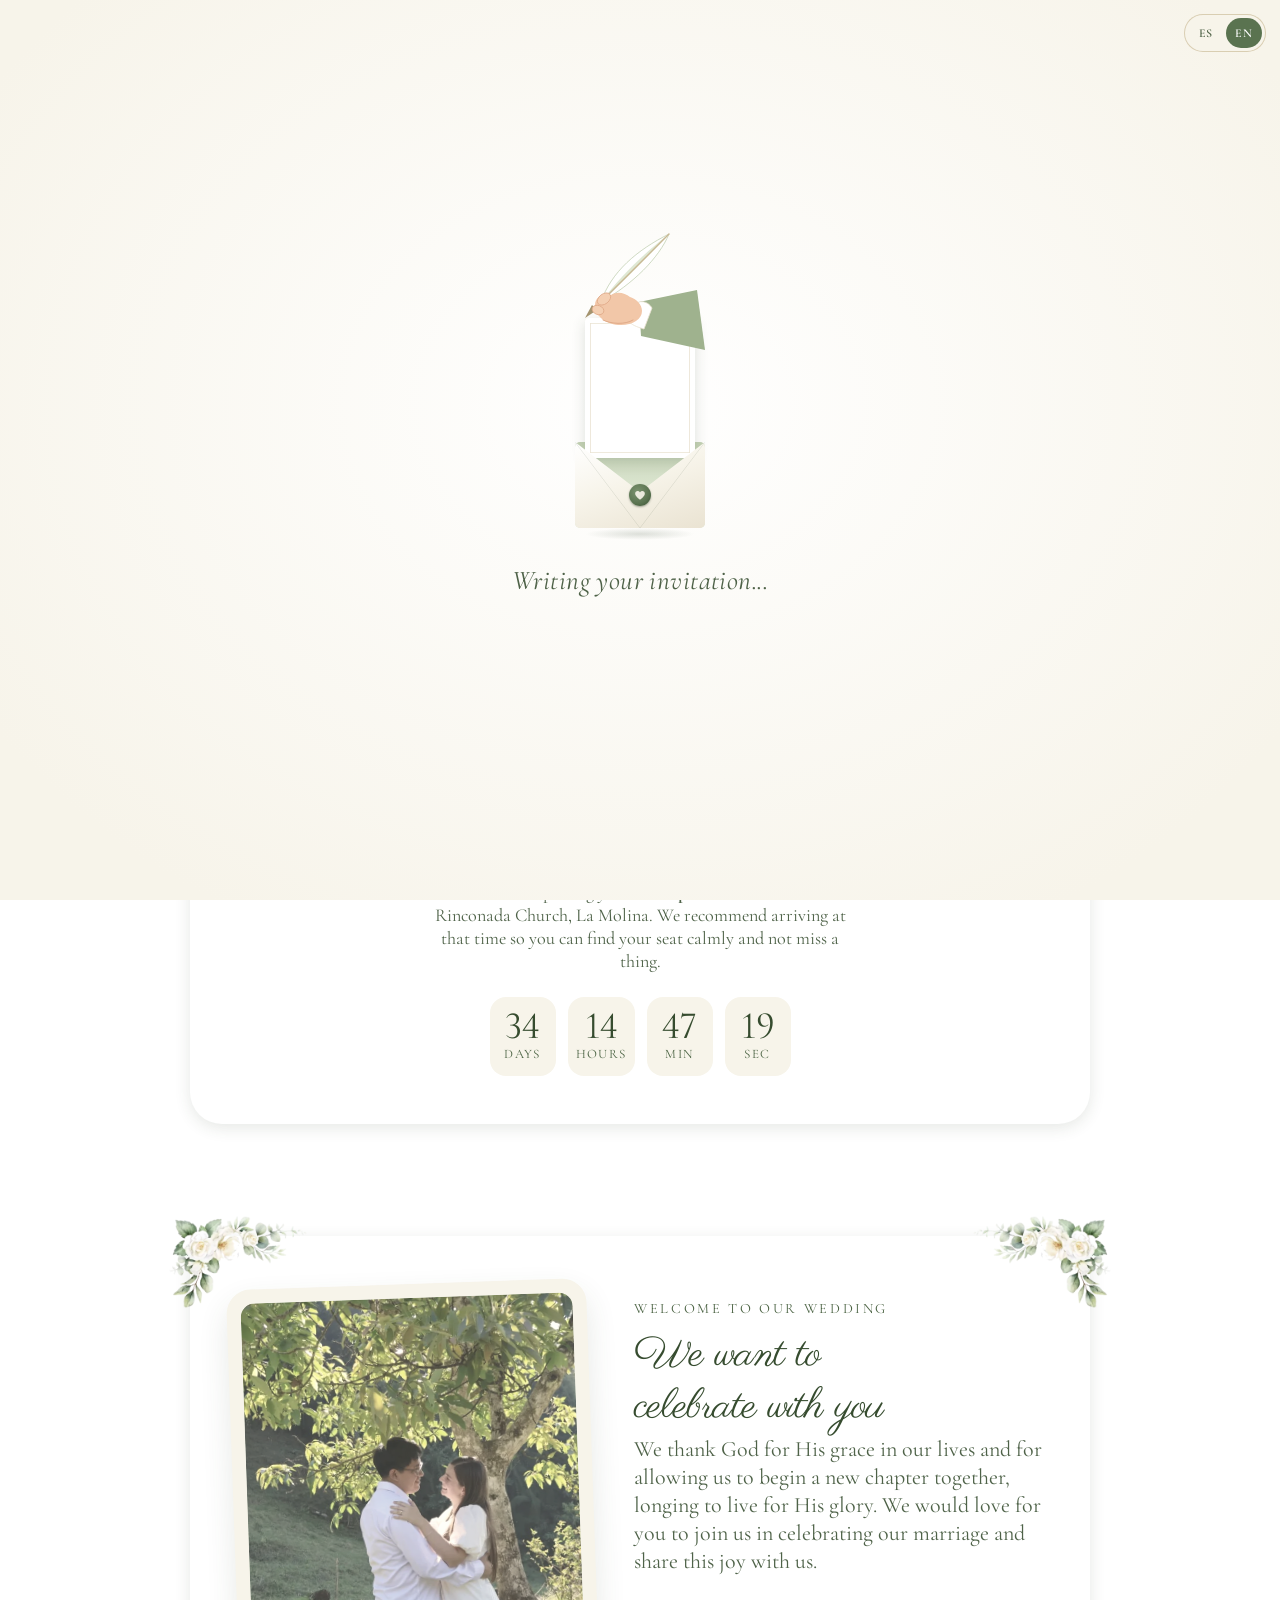
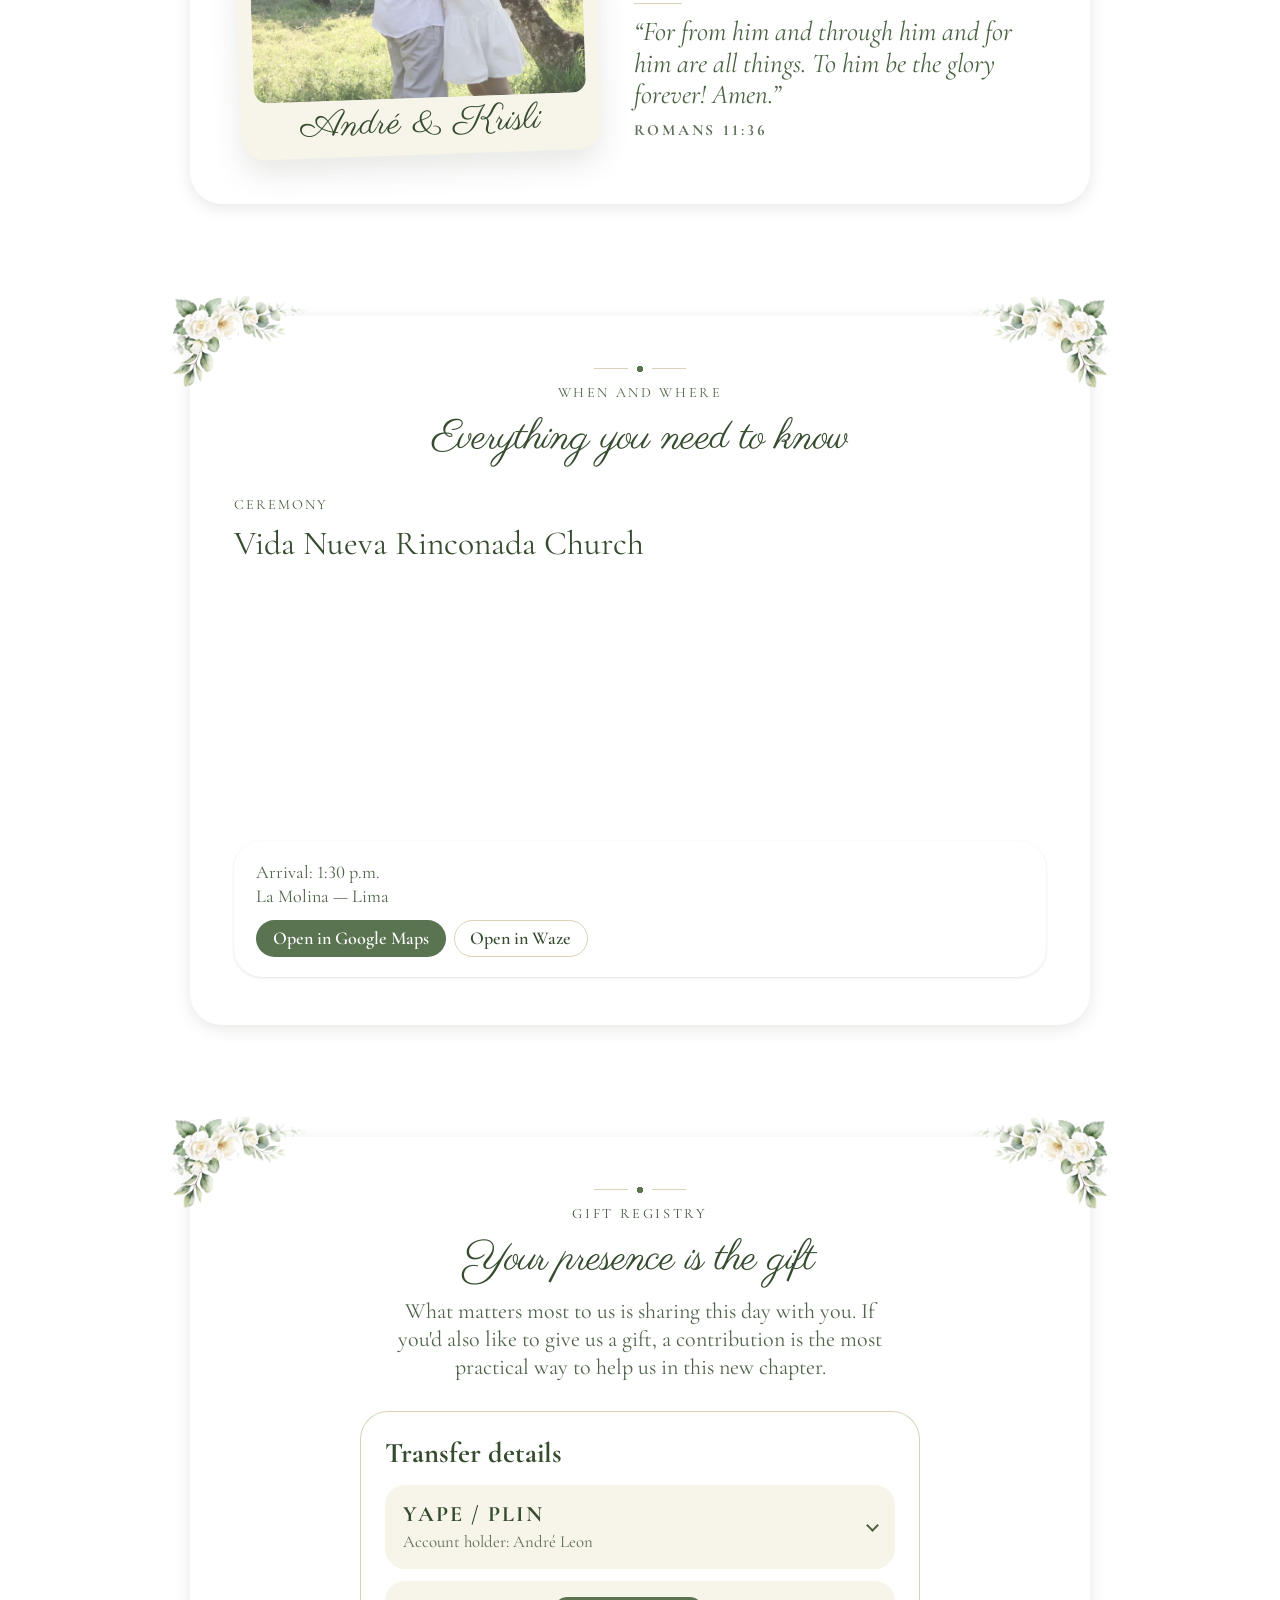
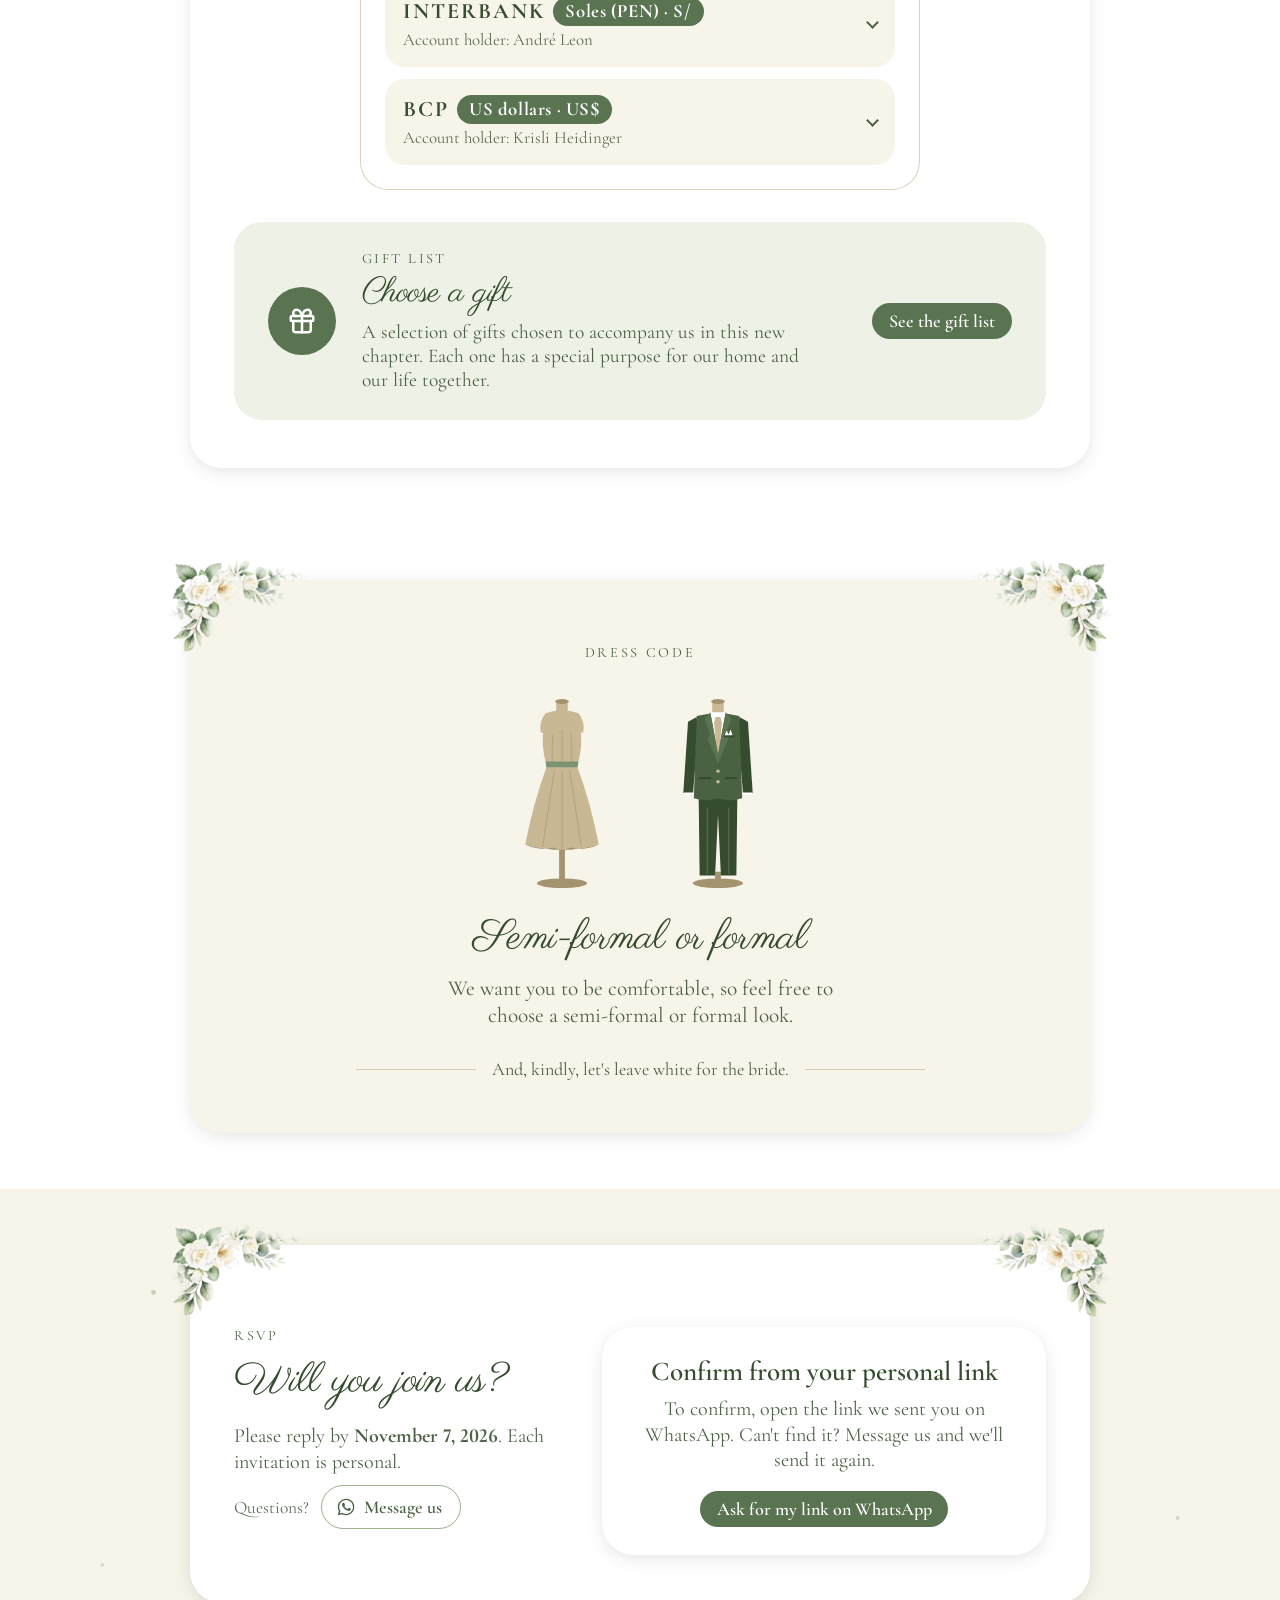
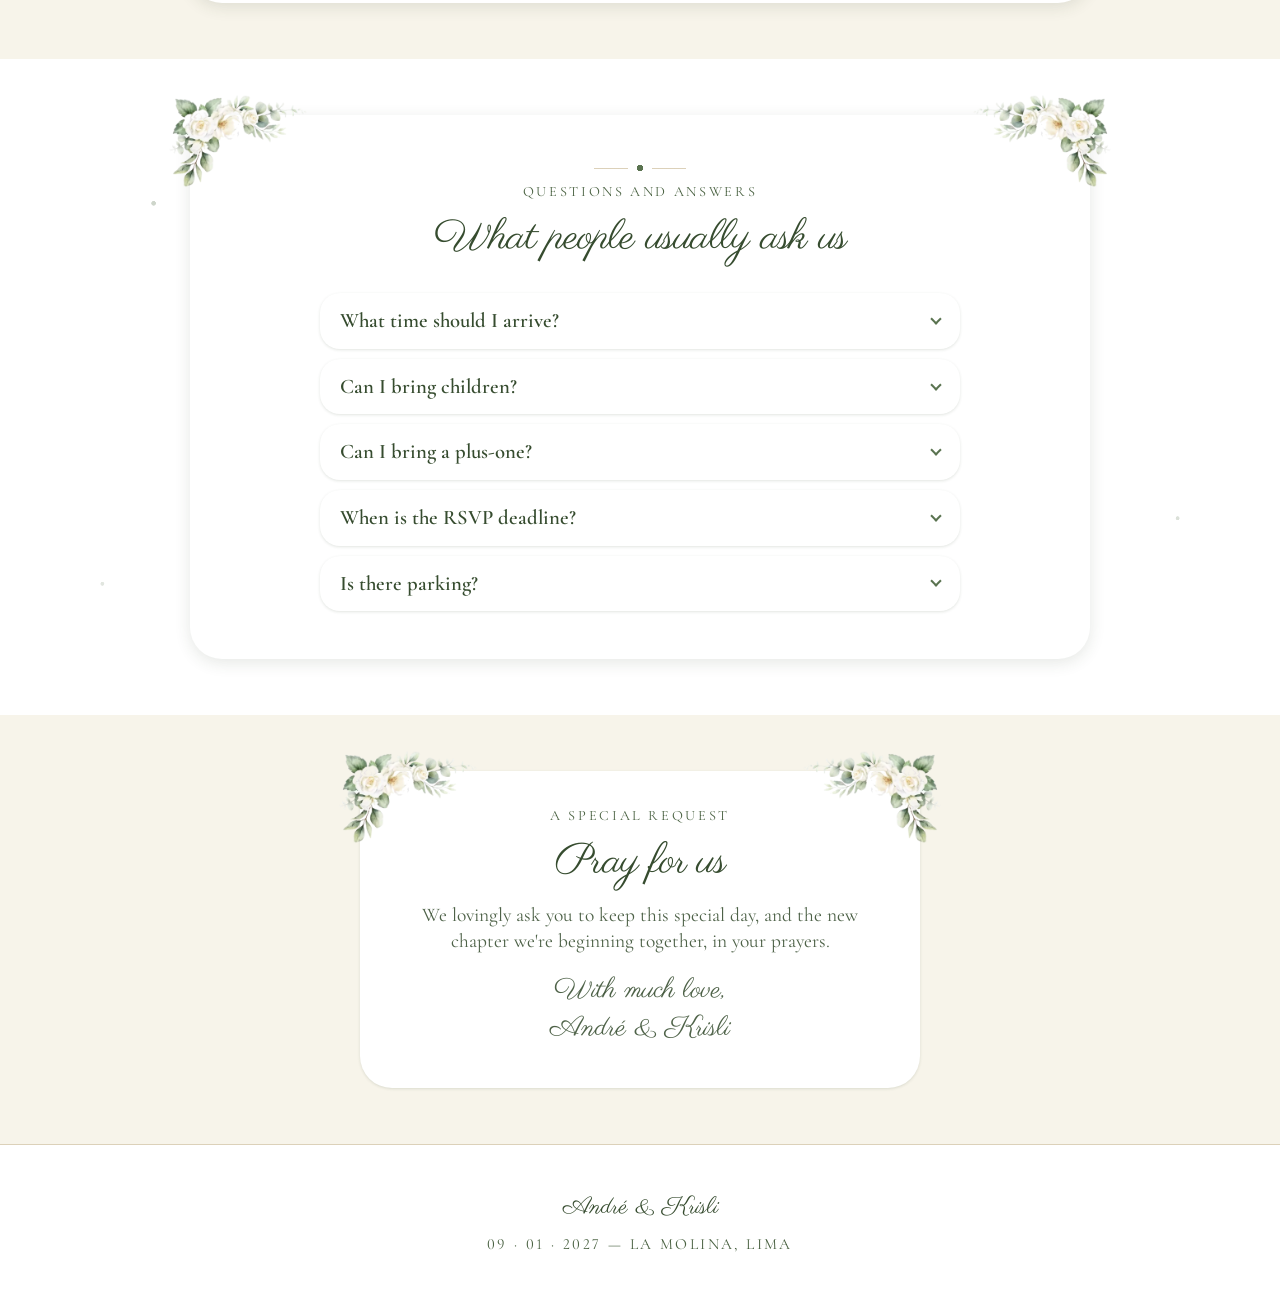
==== commit 7b5ded1f: "Nueva dirección de la recepción: Jirón La Laguna 510, La Planicie Co-Authored-By: Claude Opus 5.5 <n" ====
--- a/index.html
+++ b/index.html
@@ -345,15 +345,15 @@
 
         <div data-reception-only>
           <div class="details-label sage">Recepción</div>
-          <div class="details-heading">Av. La Molina 1935</div>
+          <div class="details-heading">Jirón La Laguna 510 - La Planicie</div>
           <div class="map-embed" data-maps-embed="recepcion">
             <span class="map-fallback">Mapa de la recepción</span>
           </div>
           <div class="venue-card">
             <p class="venue-text">La recepción será después de la ceremonia.<br>La Molina — Lima</p>
             <div class="venue-actions">
-              <a class="btn btn-primary" data-maps-url="recepcion" href="https://www.google.com/maps/search/?api=1&amp;query=Av.%20La%20Molina%201935%2C%20La%20Molina%2C%20Lima%2C%20Per%C3%BA" target="_blank" rel="noopener">Abrir en Google Maps</a>
-              <a class="btn btn-secondary" data-waze-url="recepcion" href="https://waze.com/ul?q=Av.%20La%20Molina%201935%2C%20La%20Molina%2C%20Lima%2C%20Per%C3%BA&amp;navigate=yes" target="_blank" rel="noopener">Abrir en Waze</a>
+              <a class="btn btn-primary" data-maps-url="recepcion" href="https://www.google.com/maps/search/?api=1&amp;query=Jir%C3%B3n%20La%20Laguna%20510%2C%20La%20Planicie%2C%20La%20Molina%2C%20Lima%2C%20Per%C3%BA" target="_blank" rel="noopener">Abrir en Google Maps</a>
+              <a class="btn btn-secondary" data-waze-url="recepcion" href="https://waze.com/ul?q=Jir%C3%B3n%20La%20Laguna%20510%2C%20La%20Planicie%2C%20La%20Molina%2C%20Lima%2C%20Per%C3%BA&amp;navigate=yes" target="_blank" rel="noopener">Abrir en Waze</a>
             </div>
           </div>
         </div>
@@ -789,7 +789,7 @@
   <div class="when">09 · 01 · 2027 — LA MOLINA, LIMA</div>
 </footer>
 
-<script src="js/config.js?v=202610271200"></script>
+<script src="js/config.js?v=202611011800"></script>
 <script src="js/pase.js?v=202610271200"></script>
 <script src="js/efectos.js?v=202610271200"></script>
 <script src="js/site.js?v=202610271200"></script>
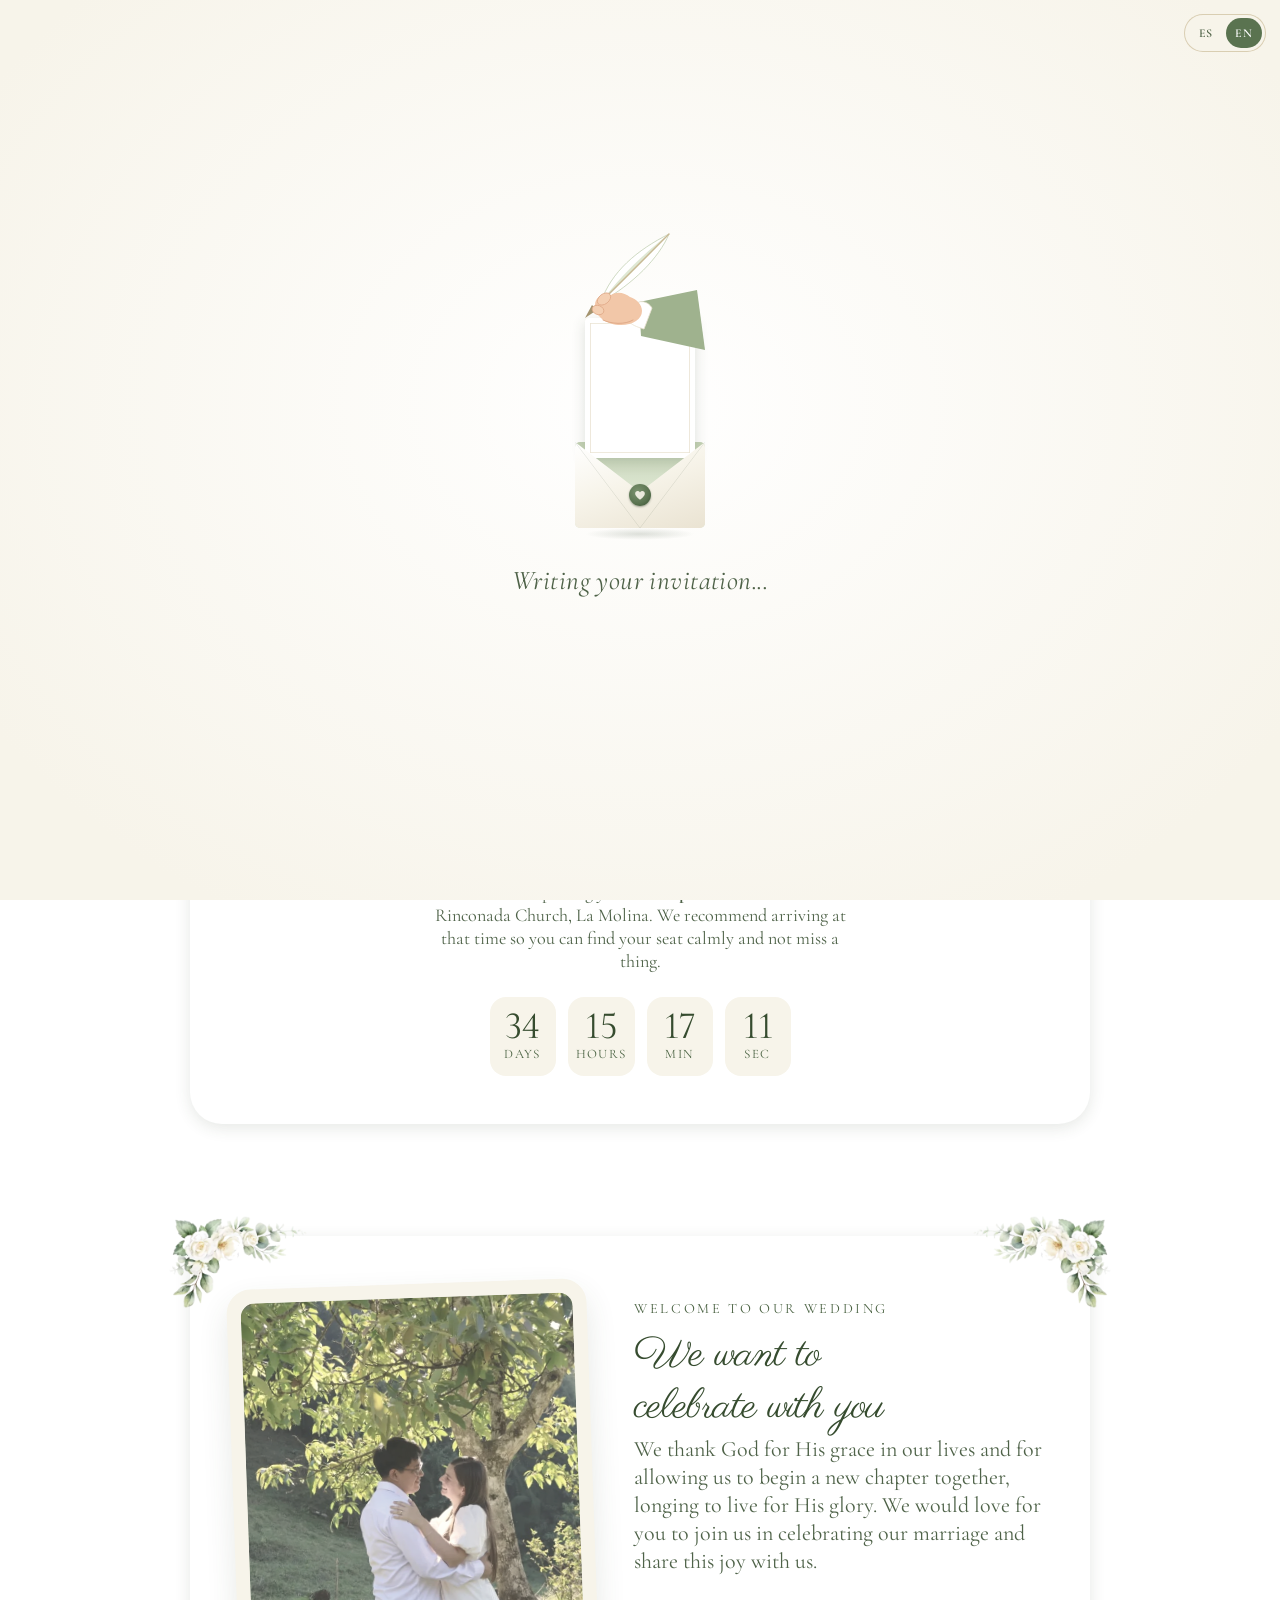
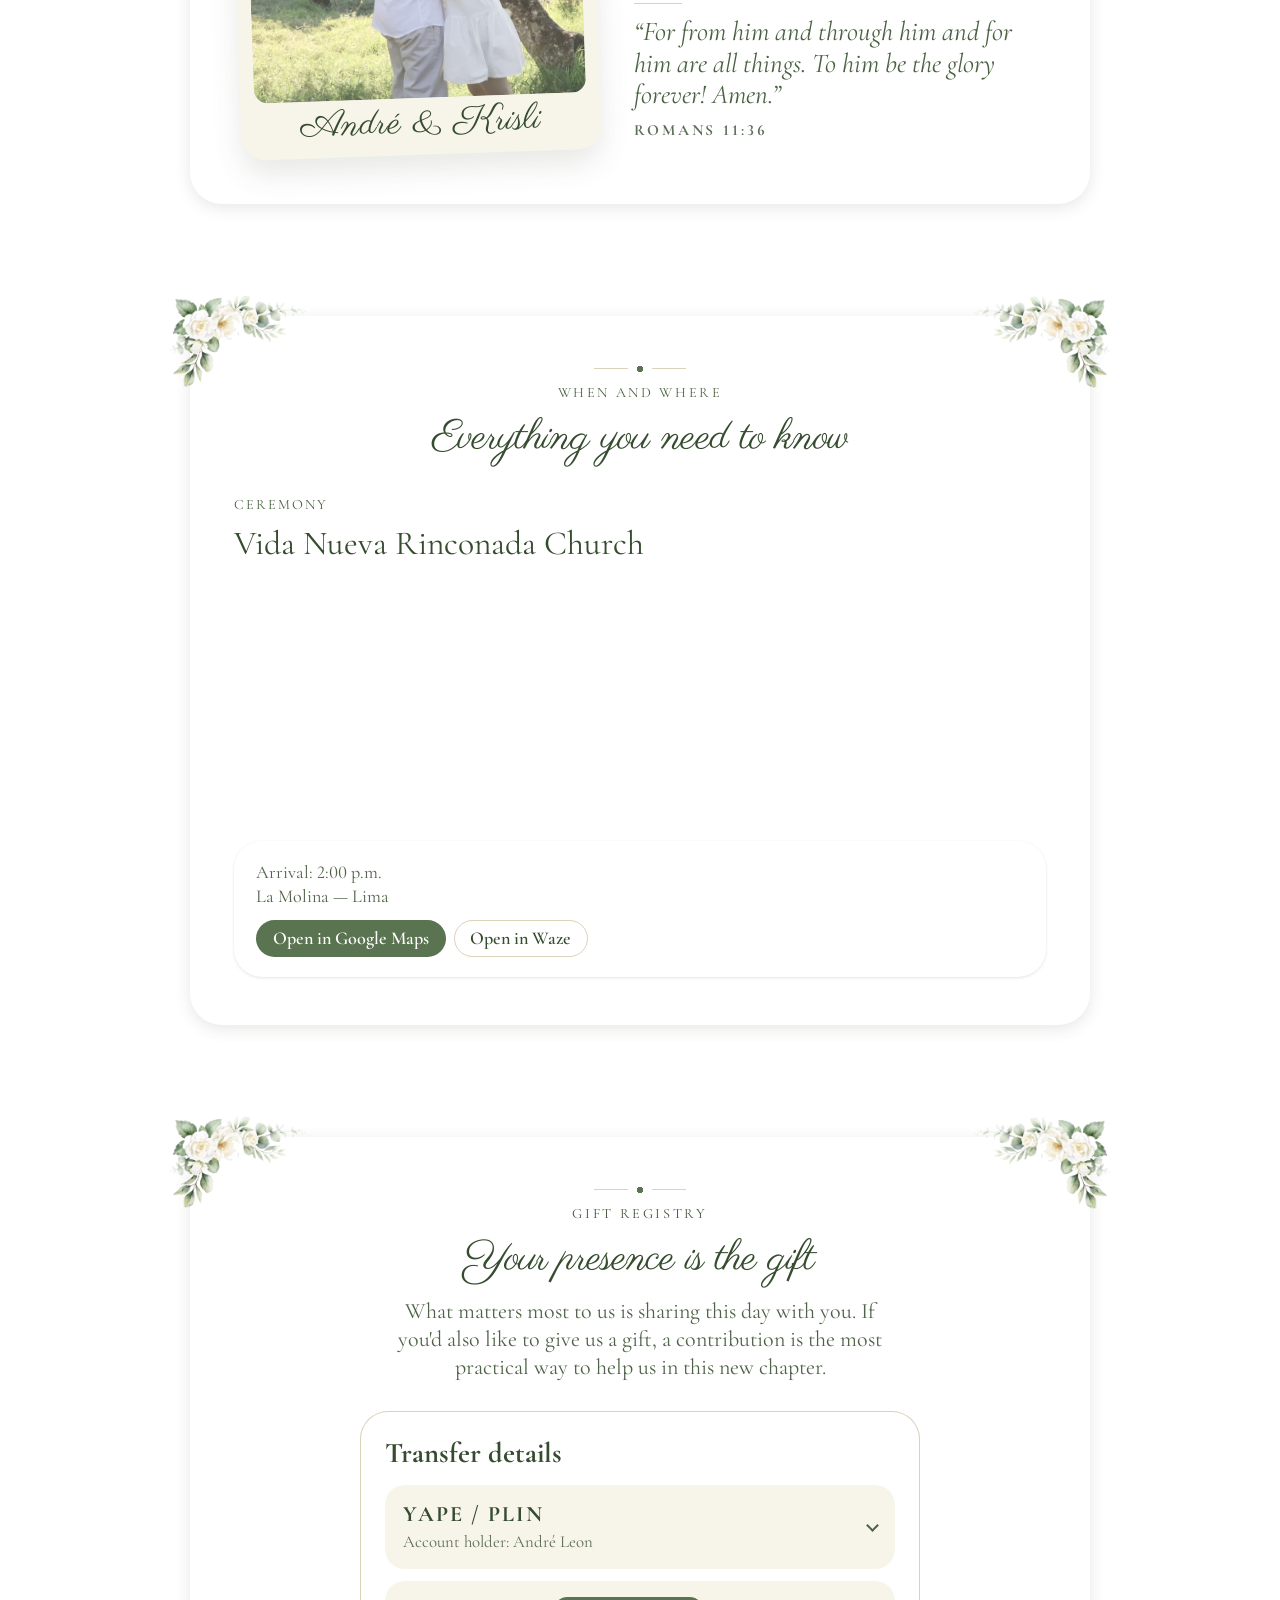
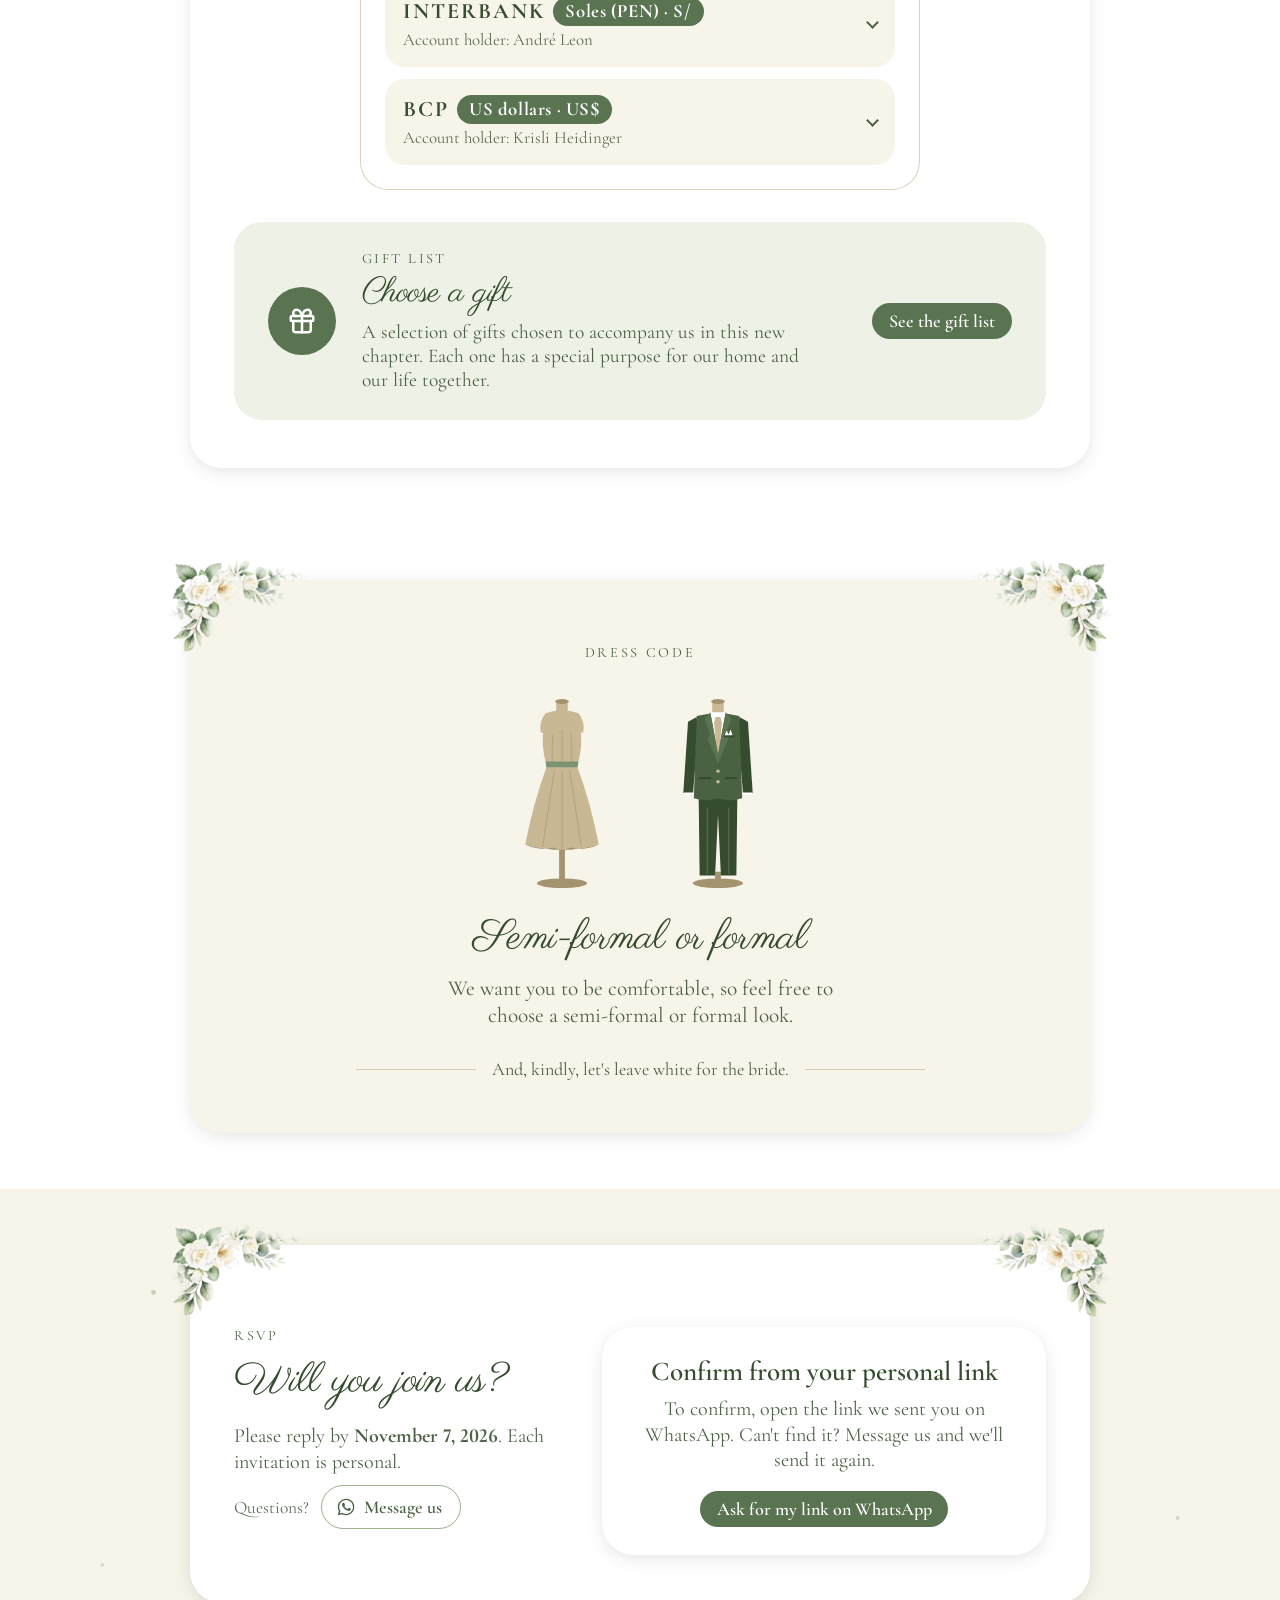
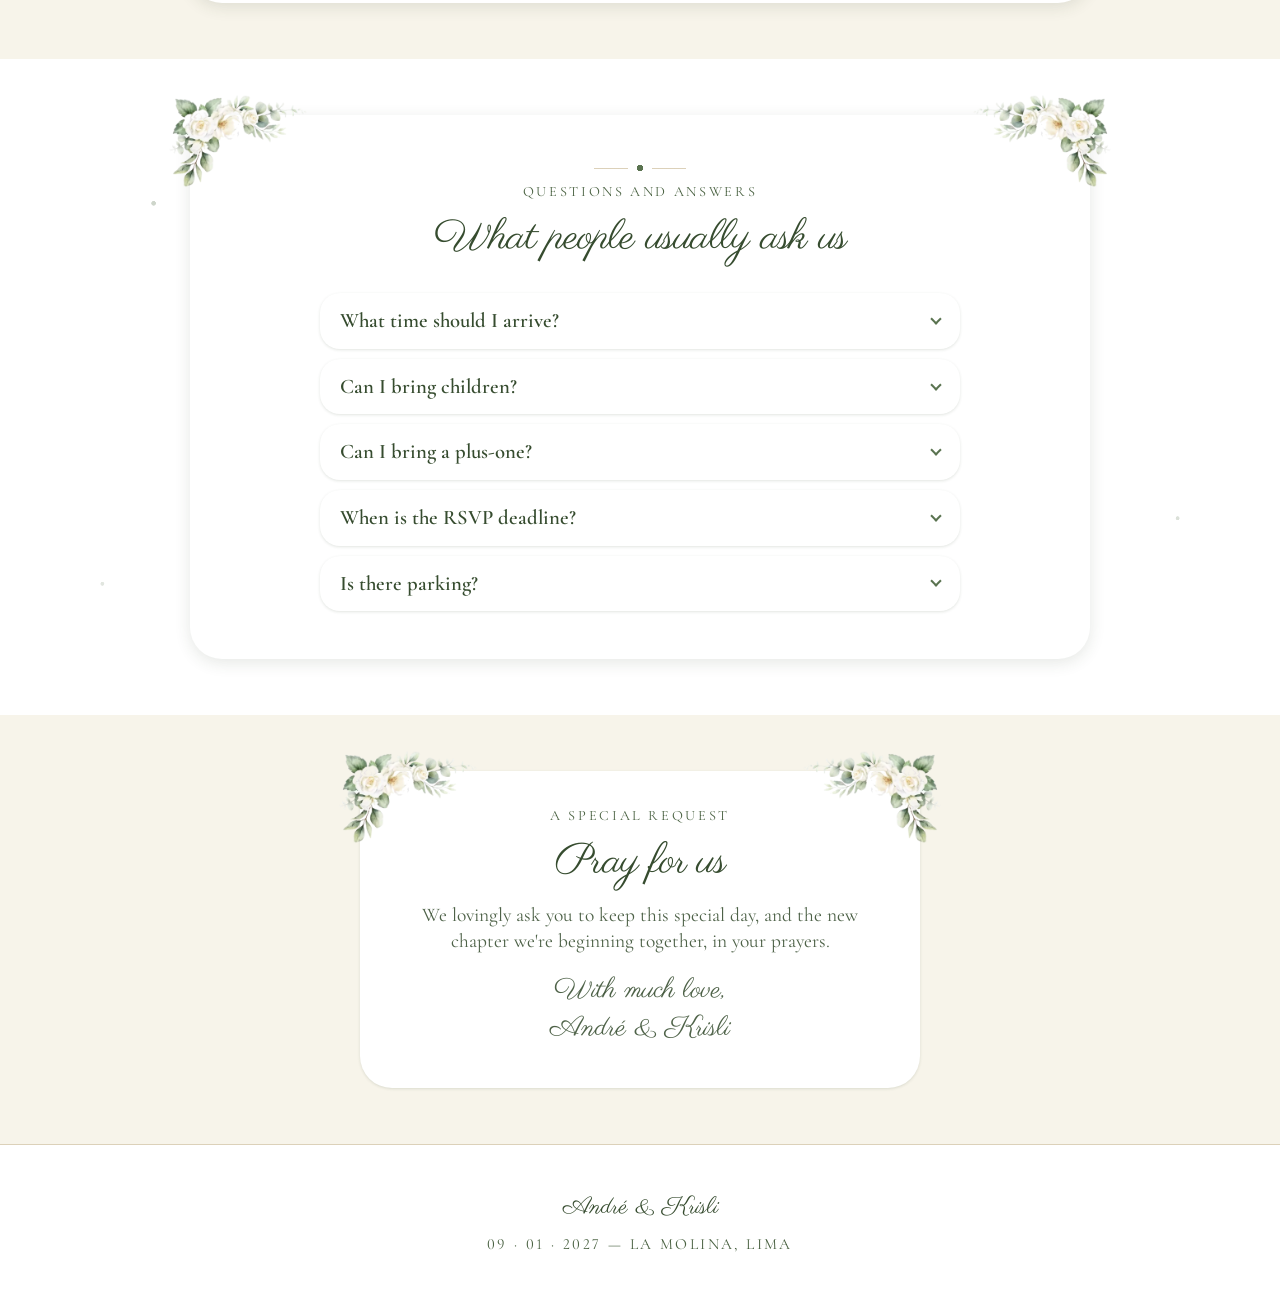
==== commit b06e2808: "Hora de llegada: 2:00 p.m. en toda la invitación Incluye cuenta regresiva, calendario, pase y traduc" ====
--- a/index.html
+++ b/index.html
@@ -45,7 +45,7 @@
 <link rel="stylesheet" href="css/theme-elegante.css?v=202610271200">
 <!-- Idioma (js/i18n.js): va primero, en el <head>, para traducir al
      inglés la página mientras se lee, antes de que se pinte. -->
-<script src="js/i18n.js?v=202610271200"></script>
+<script src="js/i18n.js?v=202611011900"></script>
 </head>
 <body>
 
@@ -235,7 +235,7 @@
         <span class="hero-name">Krisli</span>
       </h1>
       <div class="hero-date">09 · 01 · 2027</div>
-      <p class="hero-venue">Desde la 1:30 p.m.<br>Iglesia Vida Nueva Rinconada<br>La Molina — Lima</p>
+      <p class="hero-venue">Desde las 2:00 p.m.<br>Iglesia Vida Nueva Rinconada<br>La Molina — Lima</p>
       <p class="hero-welcome" data-guest-welcome hidden></p>
       <div class="hero-cta"><a class="btn btn-primary" href="#rsvp">Confirmar asistencia</a></div>
     </div>
@@ -270,10 +270,10 @@
         </div>
         <div class="save-date-side">
           <span class="save-date-label">Llegada</span>
-          <strong class="save-date-value">1:30 p.m.</strong>
-        </div>
-      </div>
-      <p class="save-date-note">Te esperamos a la <strong>1:30 p.m.</strong> en la Iglesia Vida Nueva Rinconada, La Molina. Te recomendamos llegar a esa hora para ubicarte con calma y no perderte nada.</p>
+          <strong class="save-date-value">2:00 p.m.</strong>
+        </div>
+      </div>
+      <p class="save-date-note">Te esperamos a las <strong>2:00 p.m.</strong> en la Iglesia Vida Nueva Rinconada, La Molina. Te recomendamos llegar a esa hora para ubicarte con calma y no perderte nada.</p>
       <div class="countdown-grid">
         <div class="countdown-box"><span class="countdown-num" data-countdown="dias">–</span><span class="countdown-lbl">días</span></div>
         <div class="countdown-box"><span class="countdown-num" data-countdown="horas">–</span><span class="countdown-lbl">horas</span></div>
@@ -284,7 +284,7 @@
            regresiva: ver initCountdown en site.js. -->
       <p class="countdown-hoy" id="countdown-hoy" hidden>
         <span class="countdown-hoy-titulo">¡Hoy es el día!</span>
-        <span class="countdown-hoy-txt">Te esperamos a la <strong>1:30 p.m.</strong> en la iglesia.</span>
+        <span class="countdown-hoy-txt">Te esperamos a las <strong>2:00 p.m.</strong> en la iglesia.</span>
       </p>
     </div>
   </section>
@@ -335,7 +335,7 @@
             <span class="map-fallback">Mapa de la ceremonia</span>
           </div>
           <div class="venue-card">
-            <p class="venue-text">Llegada: 1:30 p.m.<br>La Molina — Lima</p>
+            <p class="venue-text">Llegada: 2:00 p.m.<br>La Molina — Lima</p>
             <div class="venue-actions">
               <a class="btn btn-primary" data-maps-url="ceremonia" href="https://maps.app.goo.gl/JD1ZnHYcVuXzntrSA" target="_blank" rel="noopener">Abrir en Google Maps</a>
               <a class="btn btn-secondary" data-waze-url="ceremonia" href="https://waze.com/ul?ll=-12.0853388,-76.9257442&amp;navigate=yes" target="_blank" rel="noopener">Abrir en Waze</a>
@@ -700,10 +700,10 @@
       <div class="faq-grid">
         <details class="faq-item">
           <summary class="q">¿A qué hora debo llegar?</summary>
-          <!-- Cuadra con "Te esperamos a la 1:30" (Reserva la fecha) y con
+          <!-- Cuadra con "Te esperamos a las 2:00" (Reserva la fecha) y con
                la llegada del pase. La hora de inicio real no se dice en
                ningún lado, a propósito (ver weddingDateISO en config.js). -->
-          <p class="a">Te recomendamos llegar a la iglesia a la 1:30 p.m. para ubicarte con calma y no perderte nada.</p>
+          <p class="a">Te recomendamos llegar a la iglesia a las 2:00 p.m. para ubicarte con calma y no perderte nada.</p>
         </details>
         <details class="faq-item">
           <summary class="q">¿Puedo llevar niños?</summary>
@@ -789,10 +789,10 @@
   <div class="when">09 · 01 · 2027 — LA MOLINA, LIMA</div>
 </footer>
 
-<script src="js/config.js?v=202611011800"></script>
-<script src="js/pase.js?v=202610271200"></script>
+<script src="js/config.js?v=202611011900"></script>
+<script src="js/pase.js?v=202611011900"></script>
 <script src="js/efectos.js?v=202610271200"></script>
-<script src="js/site.js?v=202610271200"></script>
+<script src="js/site.js?v=202611011900"></script>
 <script src="js/sello-raspable.js?v=202610271200"></script>
 </body>
 </html>
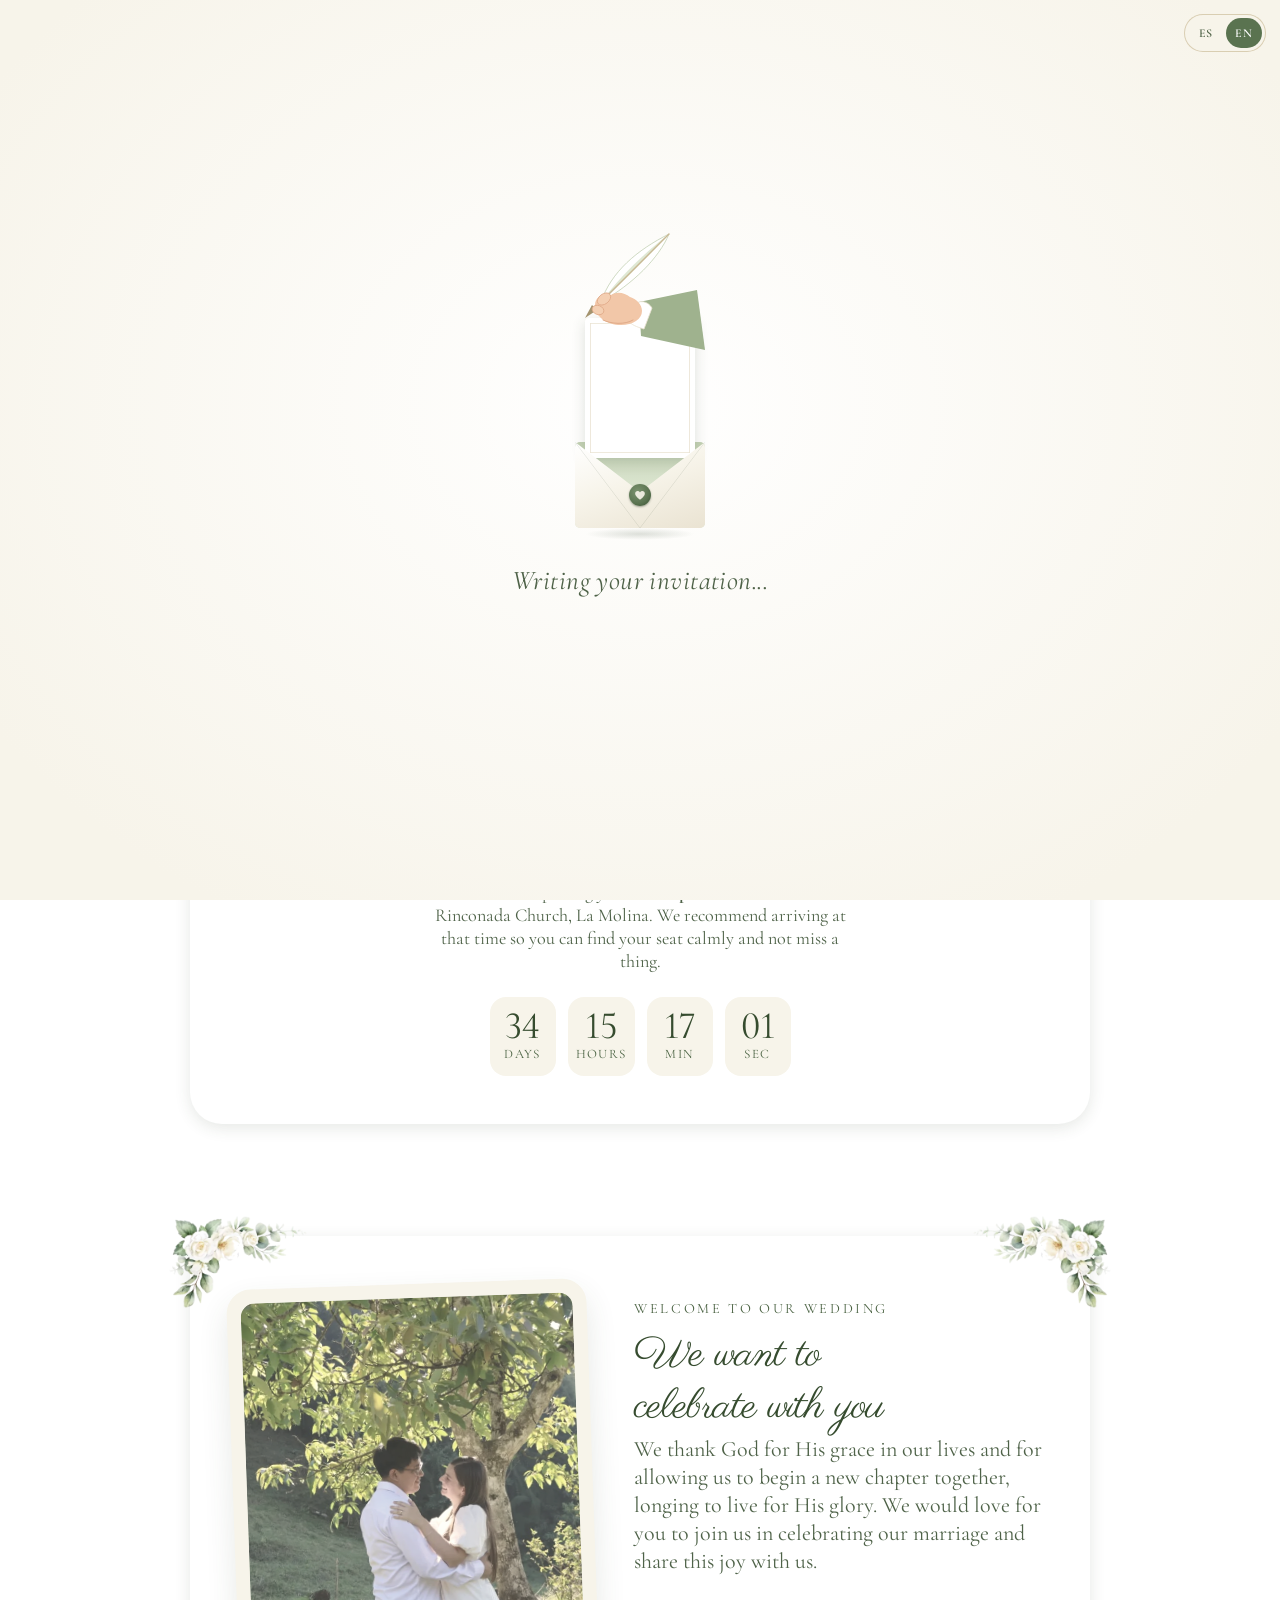
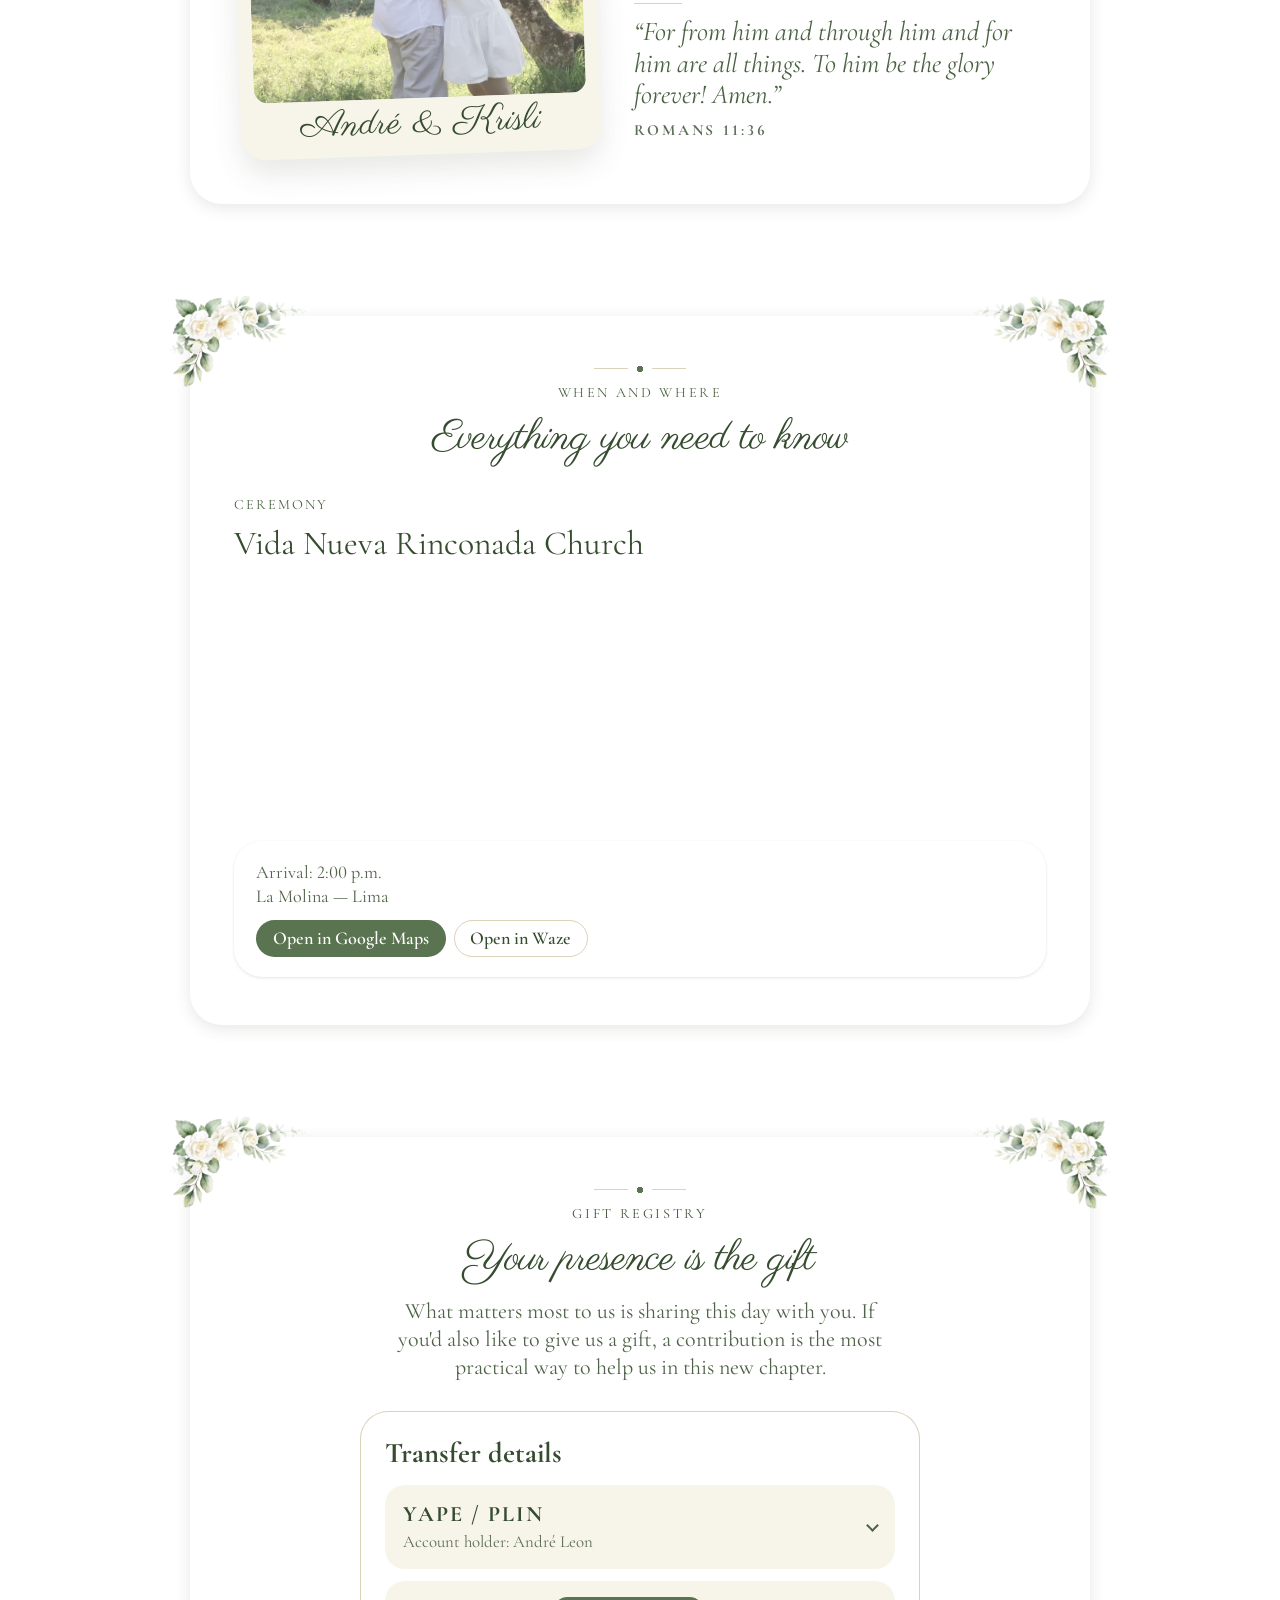
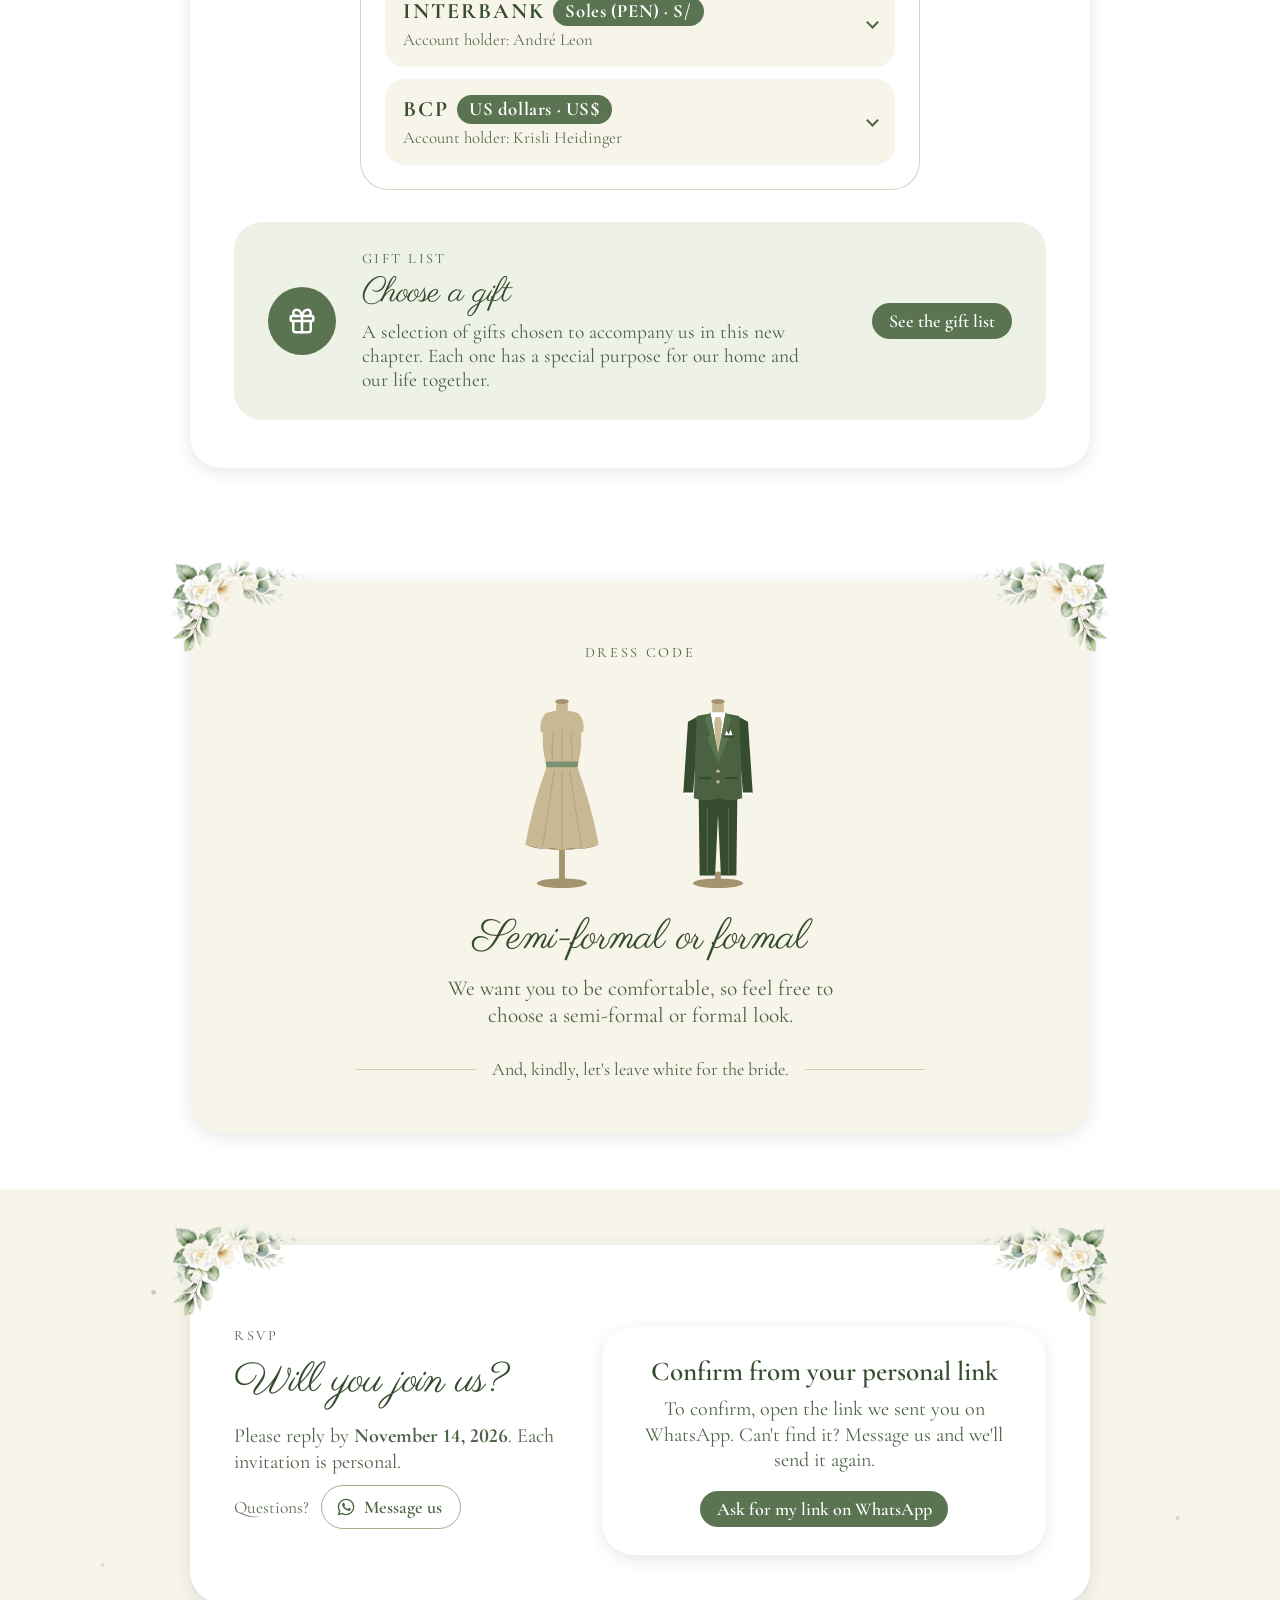
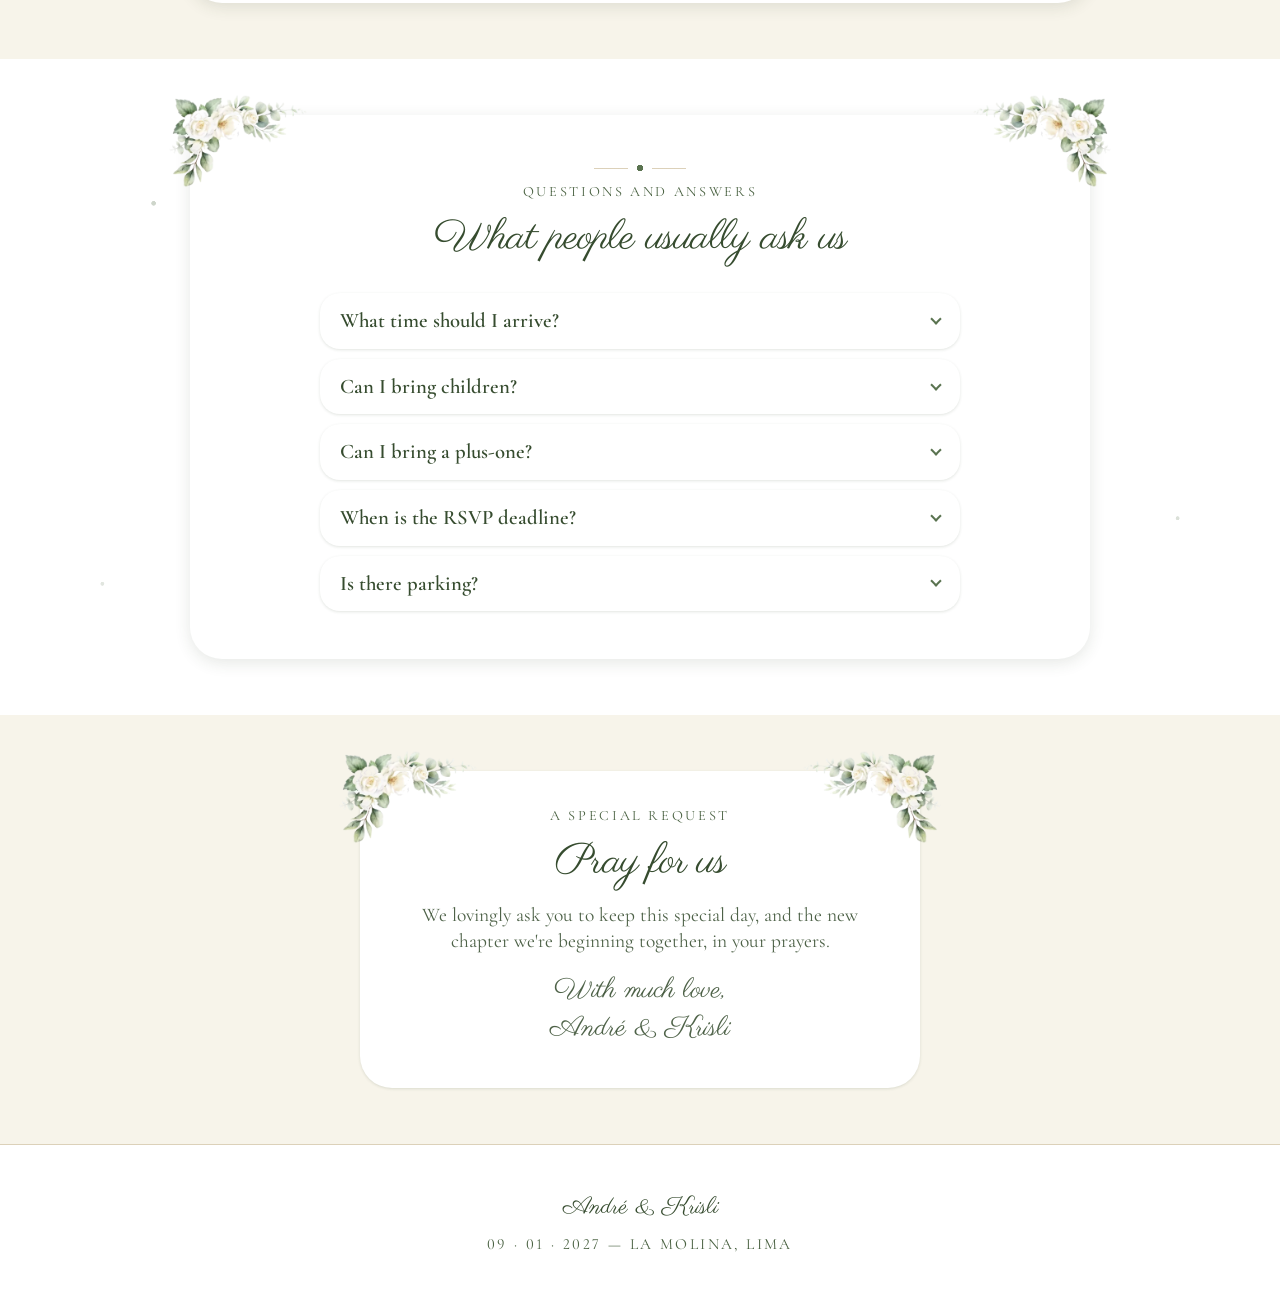
==== commit 77009444: "Cambiar fecha límite de confirmación al 14 de noviembre Co-Authored-By: Claude Opus 5.5 <noreply@ant" ====
--- a/index.html
+++ b/index.html
@@ -45,7 +45,7 @@
 <link rel="stylesheet" href="css/theme-elegante.css?v=202610271200">
 <!-- Idioma (js/i18n.js): va primero, en el <head>, para traducir al
      inglés la página mientras se lee, antes de que se pinte. -->
-<script src="js/i18n.js?v=202611011900"></script>
+<script src="js/i18n.js?v=202611061200"></script>
 </head>
 <body>
 
@@ -581,7 +581,7 @@
       <div>
         <div class="section-kicker">Confirmación</div>
         <h2 class="section-title section-title-tight" id="rsvp-title">¿Nos acompañas?</h2>
-        <p id="rsvp-lede">Responde antes del <strong>7 de noviembre de 2026</strong>. Cada invitación es personal.</p>
+        <p id="rsvp-lede">Responde antes del <strong>14 de noviembre de 2026</strong>. Cada invitación es personal.</p>
         <div class="rsvp-contact">
           <span class="rsvp-contact-label">¿Dudas?</span>
           <a class="whatsapp-fab" data-whatsapp hidden href="#" target="_blank" rel="noopener" aria-label="Escríbenos por WhatsApp">
@@ -626,7 +626,7 @@
         <p class="rsvp-error" role="alert" hidden></p>
         <div class="rsvp-actions">
           <button class="btn btn-primary" type="submit" id="rsvp-submit">Confirmar</button>
-          <span class="rsvp-note">Puedes editar tu respuesta hasta el 7 de noviembre.</span>
+          <span class="rsvp-note">Puedes editar tu respuesta hasta el 14 de noviembre.</span>
         </div>
         <p class="rsvp-success" role="status">Recibimos tu respuesta. Gracias por confirmar.</p>
       </form>
@@ -715,7 +715,7 @@
         </details>
         <details class="faq-item">
           <summary class="q">¿Hasta cuándo puedo confirmar?</summary>
-          <p class="a">Puedes confirmar hasta el 7 de noviembre de 2026, pero si lo haces antes nos ayudas mucho a organizarnos. Después de esa fecha ya no podremos agregar cubiertos.</p>
+          <p class="a">Puedes confirmar hasta el 14 de noviembre de 2026, pero si lo haces antes nos ayudas mucho a organizarnos. Después de esa fecha ya no podremos agregar cubiertos.</p>
         </details>
         <details class="faq-item">
           <summary class="q">¿Hay estacionamiento?</summary>
@@ -779,7 +779,7 @@
 <div class="rsvp-bar" id="rsvp-bar" hidden>
   <div class="rsvp-bar-text">
     <strong>¿Nos acompañas?</strong>
-    <span id="rsvp-bar-deadline">Hasta el 7 de noviembre</span>
+    <span id="rsvp-bar-deadline">Hasta el 14 de noviembre</span>
   </div>
   <a class="btn btn-primary" href="#rsvp">Confirmar</a>
 </div>
@@ -789,7 +789,7 @@
   <div class="when">09 · 01 · 2027 — LA MOLINA, LIMA</div>
 </footer>
 
-<script src="js/config.js?v=202611011900"></script>
+<script src="js/config.js?v=202611061200"></script>
 <script src="js/pase.js?v=202611011900"></script>
 <script src="js/efectos.js?v=202610271200"></script>
 <script src="js/site.js?v=202611011900"></script>
--- a/css/site.css
+++ b/css/site.css
@@ -321,7 +321,7 @@
 .details-label { font-size: 11px; letter-spacing: .18em; text-transform: uppercase; color: var(--color-accent-700); }
 .details-label.sage { color: var(--color-accent-2-700); }
 .details-heading { font-family: var(--font-heading); font-size: 26px; margin: 10px 0 12px; }
-/* La fecha límite no se parte en dos líneas ("7 de noviembre de / 2026"). */
+/* La fecha límite no se parte en dos líneas ("14 de noviembre de / 2026"). */
 #rsvp-lede strong { white-space: nowrap; }
 .map-embed { border-radius: 28px; overflow: hidden; height: 250px; }
 .map-embed iframe { width: 100%; height: 100%; border: 0; display: block; }
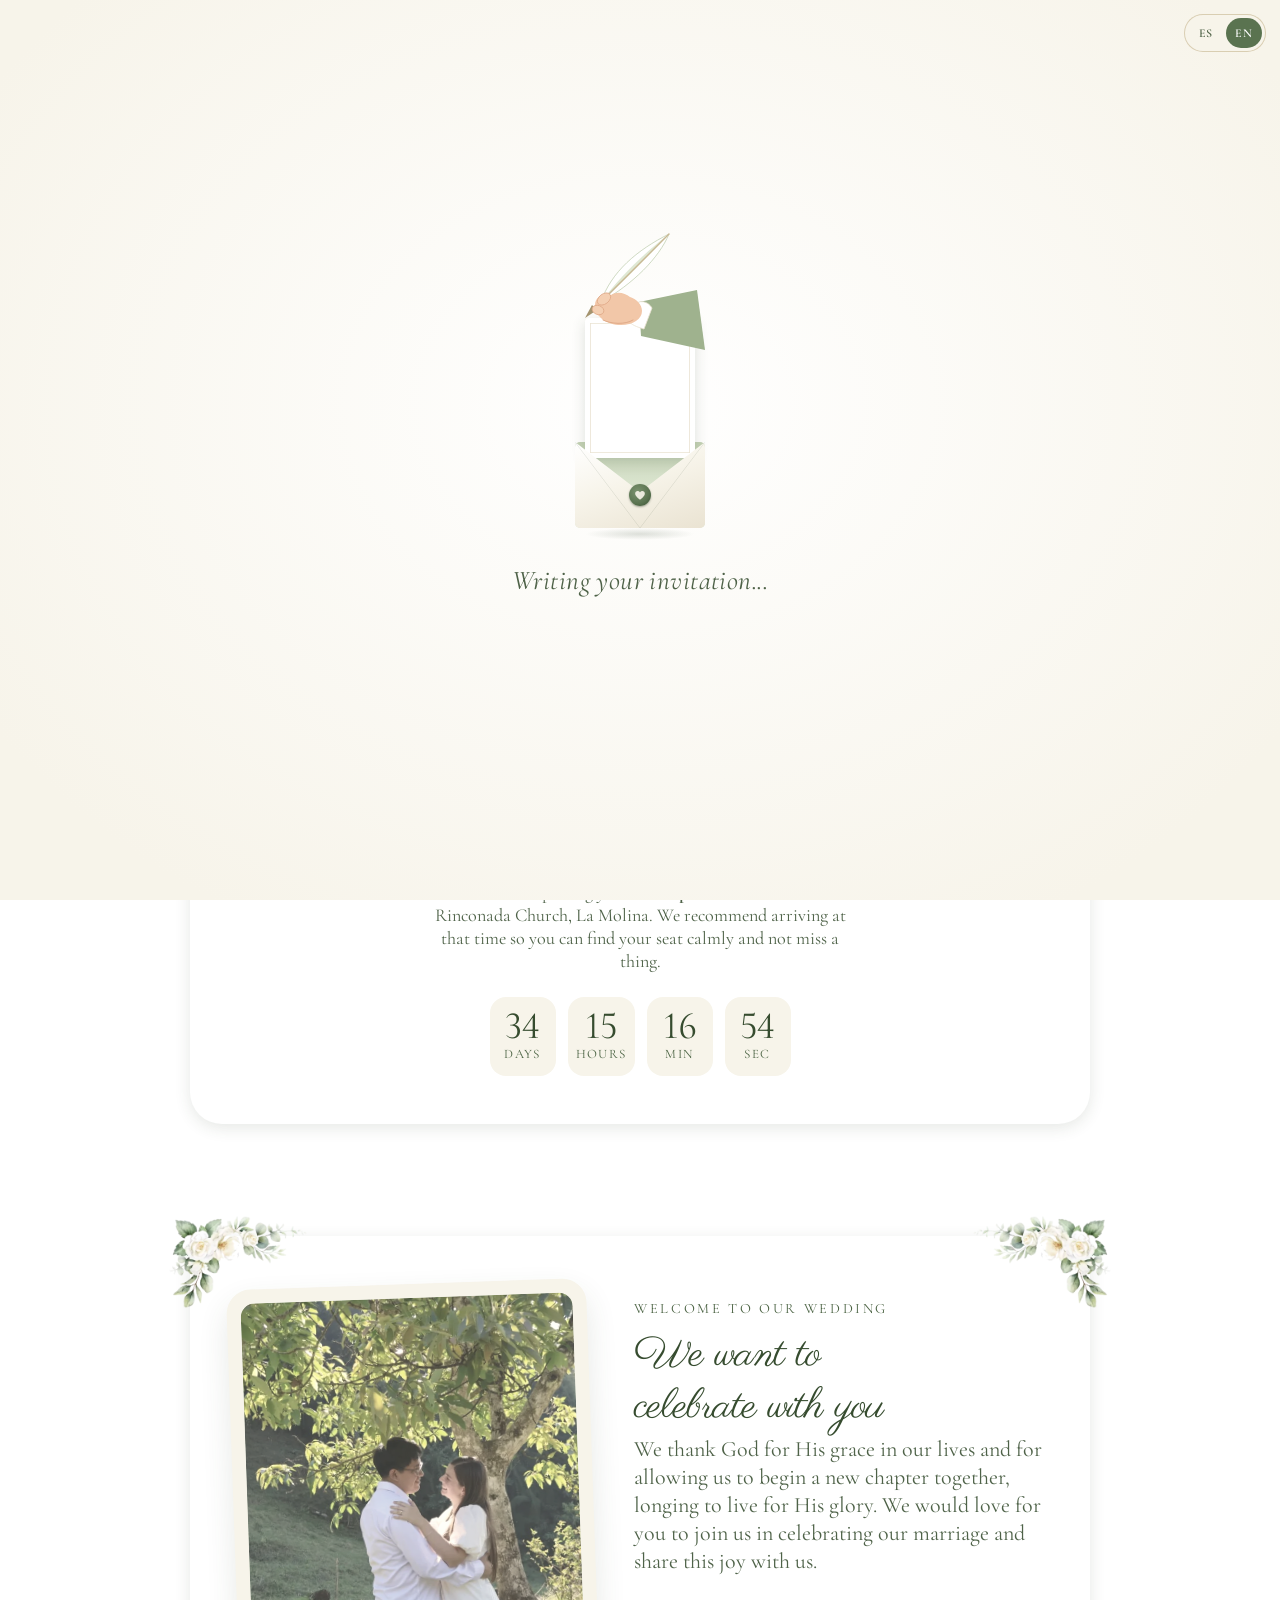
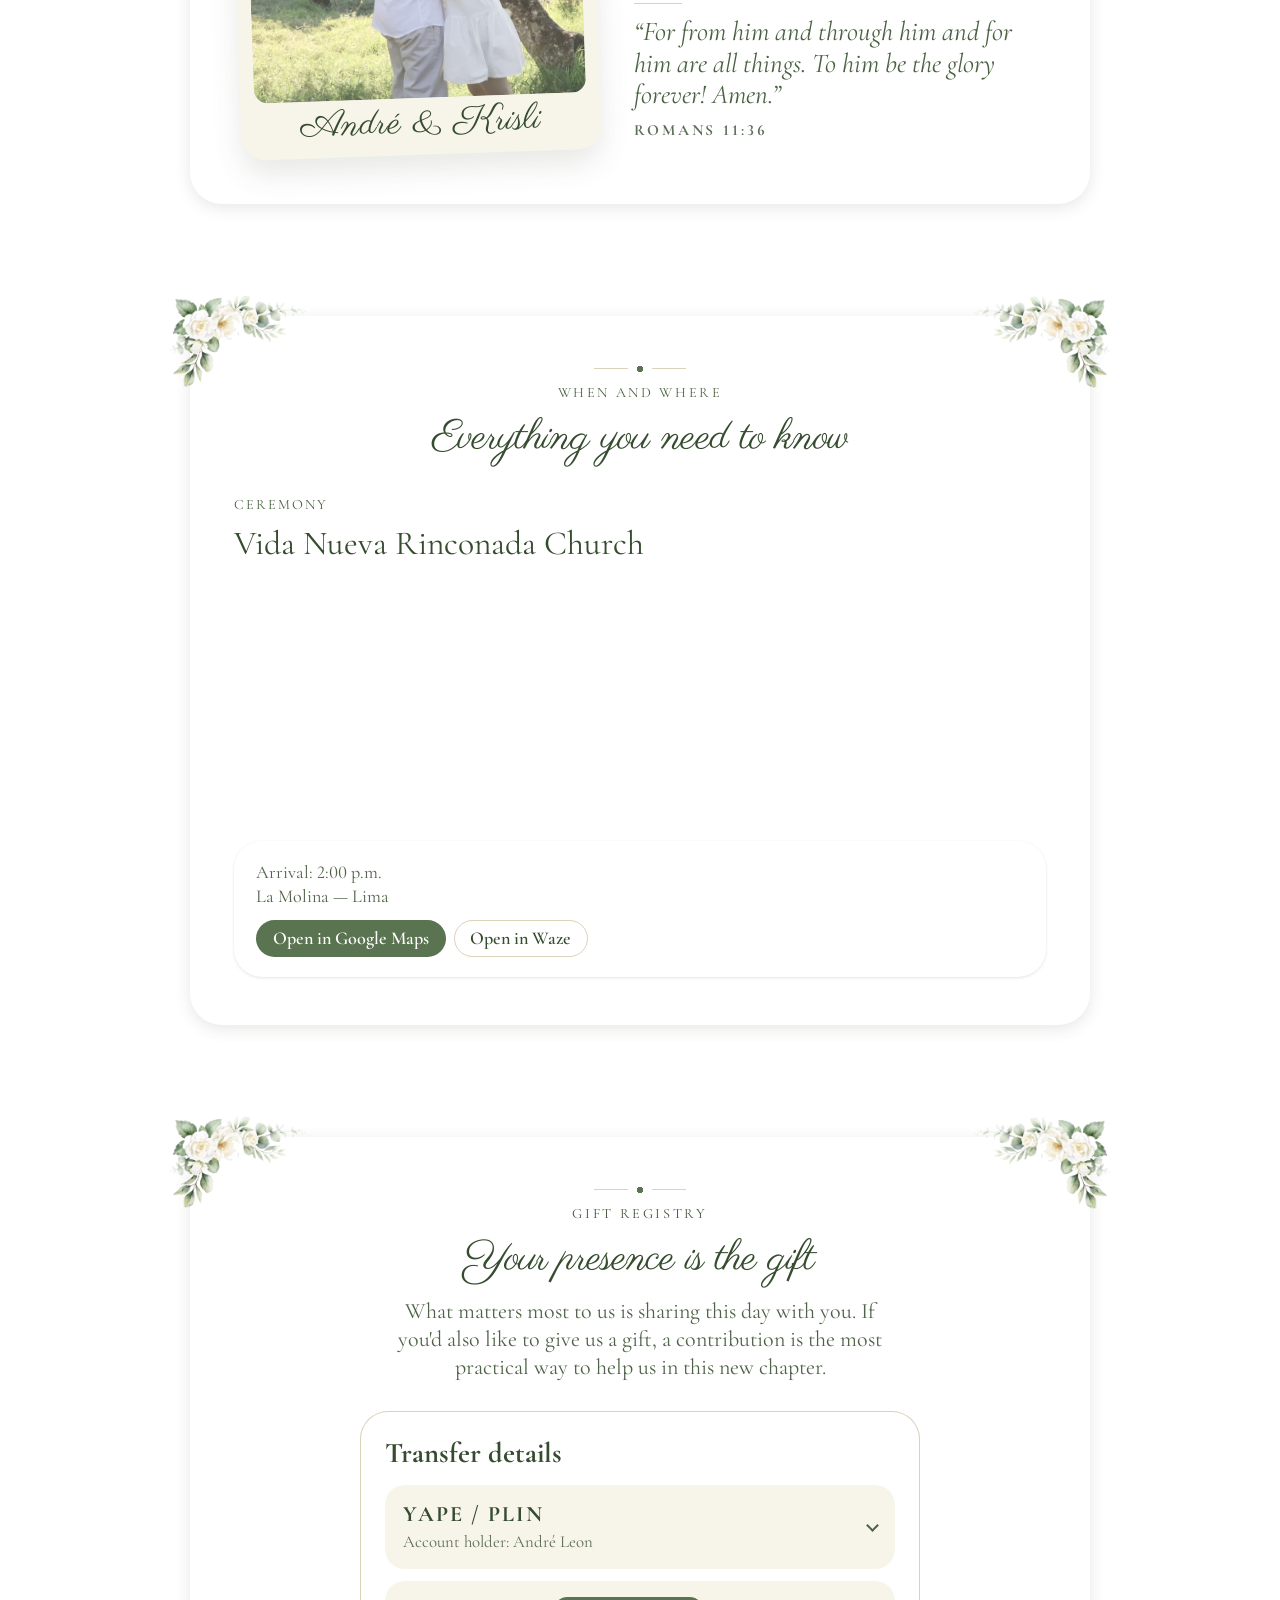
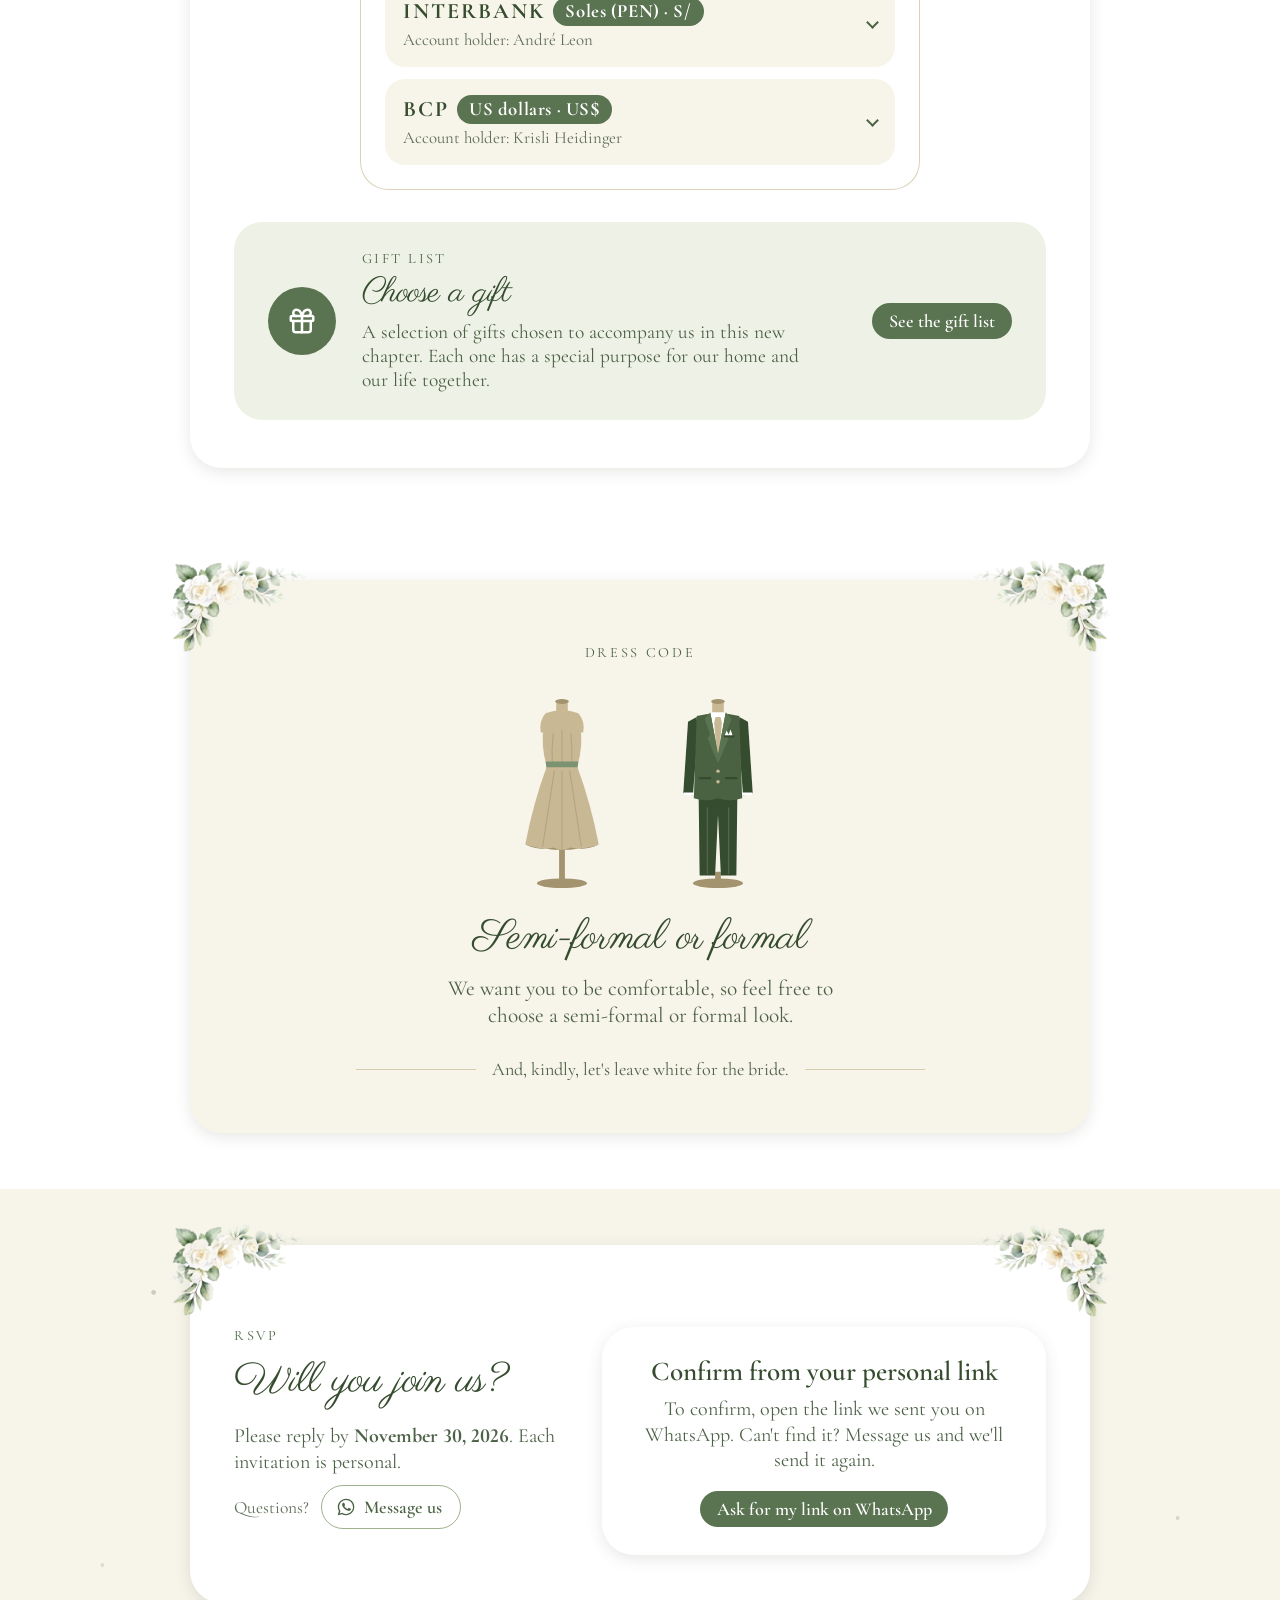
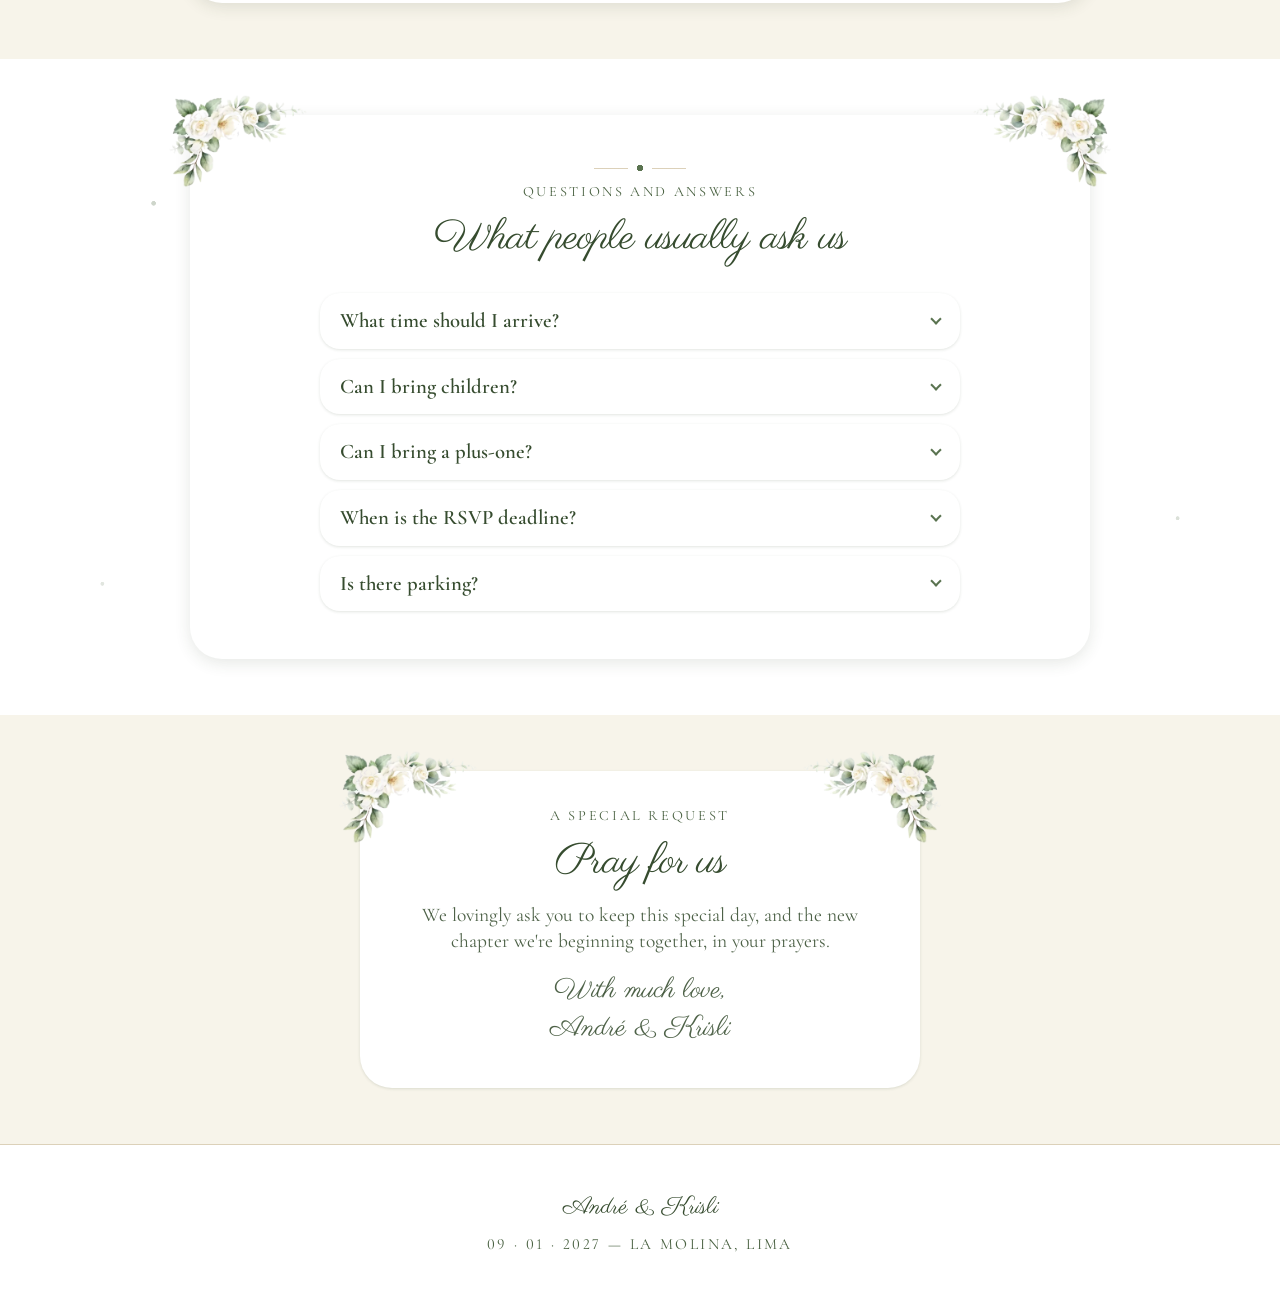
==== commit de7883bb: "RSVP: fecha límite al 30 de noviembre" ====
--- a/index.html
+++ b/index.html
@@ -45,7 +45,7 @@
 <link rel="stylesheet" href="css/theme-elegante.css?v=202610271200">
 <!-- Idioma (js/i18n.js): va primero, en el <head>, para traducir al
      inglés la página mientras se lee, antes de que se pinte. -->
-<script src="js/i18n.js?v=202611061200"></script>
+<script src="js/i18n.js?v=202611161200"></script>
 </head>
 <body>
 
@@ -581,7 +581,7 @@
       <div>
         <div class="section-kicker">Confirmación</div>
         <h2 class="section-title section-title-tight" id="rsvp-title">¿Nos acompañas?</h2>
-        <p id="rsvp-lede">Responde antes del <strong>14 de noviembre de 2026</strong>. Cada invitación es personal.</p>
+        <p id="rsvp-lede">Responde antes del <strong>30 de noviembre de 2026</strong>. Cada invitación es personal.</p>
         <div class="rsvp-contact">
           <span class="rsvp-contact-label">¿Dudas?</span>
           <a class="whatsapp-fab" data-whatsapp hidden href="#" target="_blank" rel="noopener" aria-label="Escríbenos por WhatsApp">
@@ -626,7 +626,7 @@
         <p class="rsvp-error" role="alert" hidden></p>
         <div class="rsvp-actions">
           <button class="btn btn-primary" type="submit" id="rsvp-submit">Confirmar</button>
-          <span class="rsvp-note">Puedes editar tu respuesta hasta el 14 de noviembre.</span>
+          <span class="rsvp-note">Puedes editar tu respuesta hasta el 30 de noviembre.</span>
         </div>
         <p class="rsvp-success" role="status">Recibimos tu respuesta. Gracias por confirmar.</p>
       </form>
@@ -715,7 +715,7 @@
         </details>
         <details class="faq-item">
           <summary class="q">¿Hasta cuándo puedo confirmar?</summary>
-          <p class="a">Puedes confirmar hasta el 14 de noviembre de 2026, pero si lo haces antes nos ayudas mucho a organizarnos. Después de esa fecha ya no podremos agregar cubiertos.</p>
+          <p class="a">Puedes confirmar hasta el 30 de noviembre de 2026, pero si lo haces antes nos ayudas mucho a organizarnos. Después de esa fecha ya no podremos agregar cubiertos.</p>
         </details>
         <details class="faq-item">
           <summary class="q">¿Hay estacionamiento?</summary>
@@ -779,7 +779,7 @@
 <div class="rsvp-bar" id="rsvp-bar" hidden>
   <div class="rsvp-bar-text">
     <strong>¿Nos acompañas?</strong>
-    <span id="rsvp-bar-deadline">Hasta el 14 de noviembre</span>
+    <span id="rsvp-bar-deadline">Hasta el 30 de noviembre</span>
   </div>
   <a class="btn btn-primary" href="#rsvp">Confirmar</a>
 </div>
@@ -789,7 +789,7 @@
   <div class="when">09 · 01 · 2027 — LA MOLINA, LIMA</div>
 </footer>
 
-<script src="js/config.js?v=202611061200"></script>
+<script src="js/config.js?v=202611161200"></script>
 <script src="js/pase.js?v=202611011900"></script>
 <script src="js/efectos.js?v=202610271200"></script>
 <script src="js/site.js?v=202611011900"></script>
--- a/css/site.css
+++ b/css/site.css
@@ -321,7 +321,7 @@
 .details-label { font-size: 11px; letter-spacing: .18em; text-transform: uppercase; color: var(--color-accent-700); }
 .details-label.sage { color: var(--color-accent-2-700); }
 .details-heading { font-family: var(--font-heading); font-size: 26px; margin: 10px 0 12px; }
-/* La fecha límite no se parte en dos líneas ("14 de noviembre de / 2026"). */
+/* La fecha límite no se parte en dos líneas ("30 de noviembre de / 2026"). */
 #rsvp-lede strong { white-space: nowrap; }
 .map-embed { border-radius: 28px; overflow: hidden; height: 250px; }
 .map-embed iframe { width: 100%; height: 100%; border: 0; display: block; }
